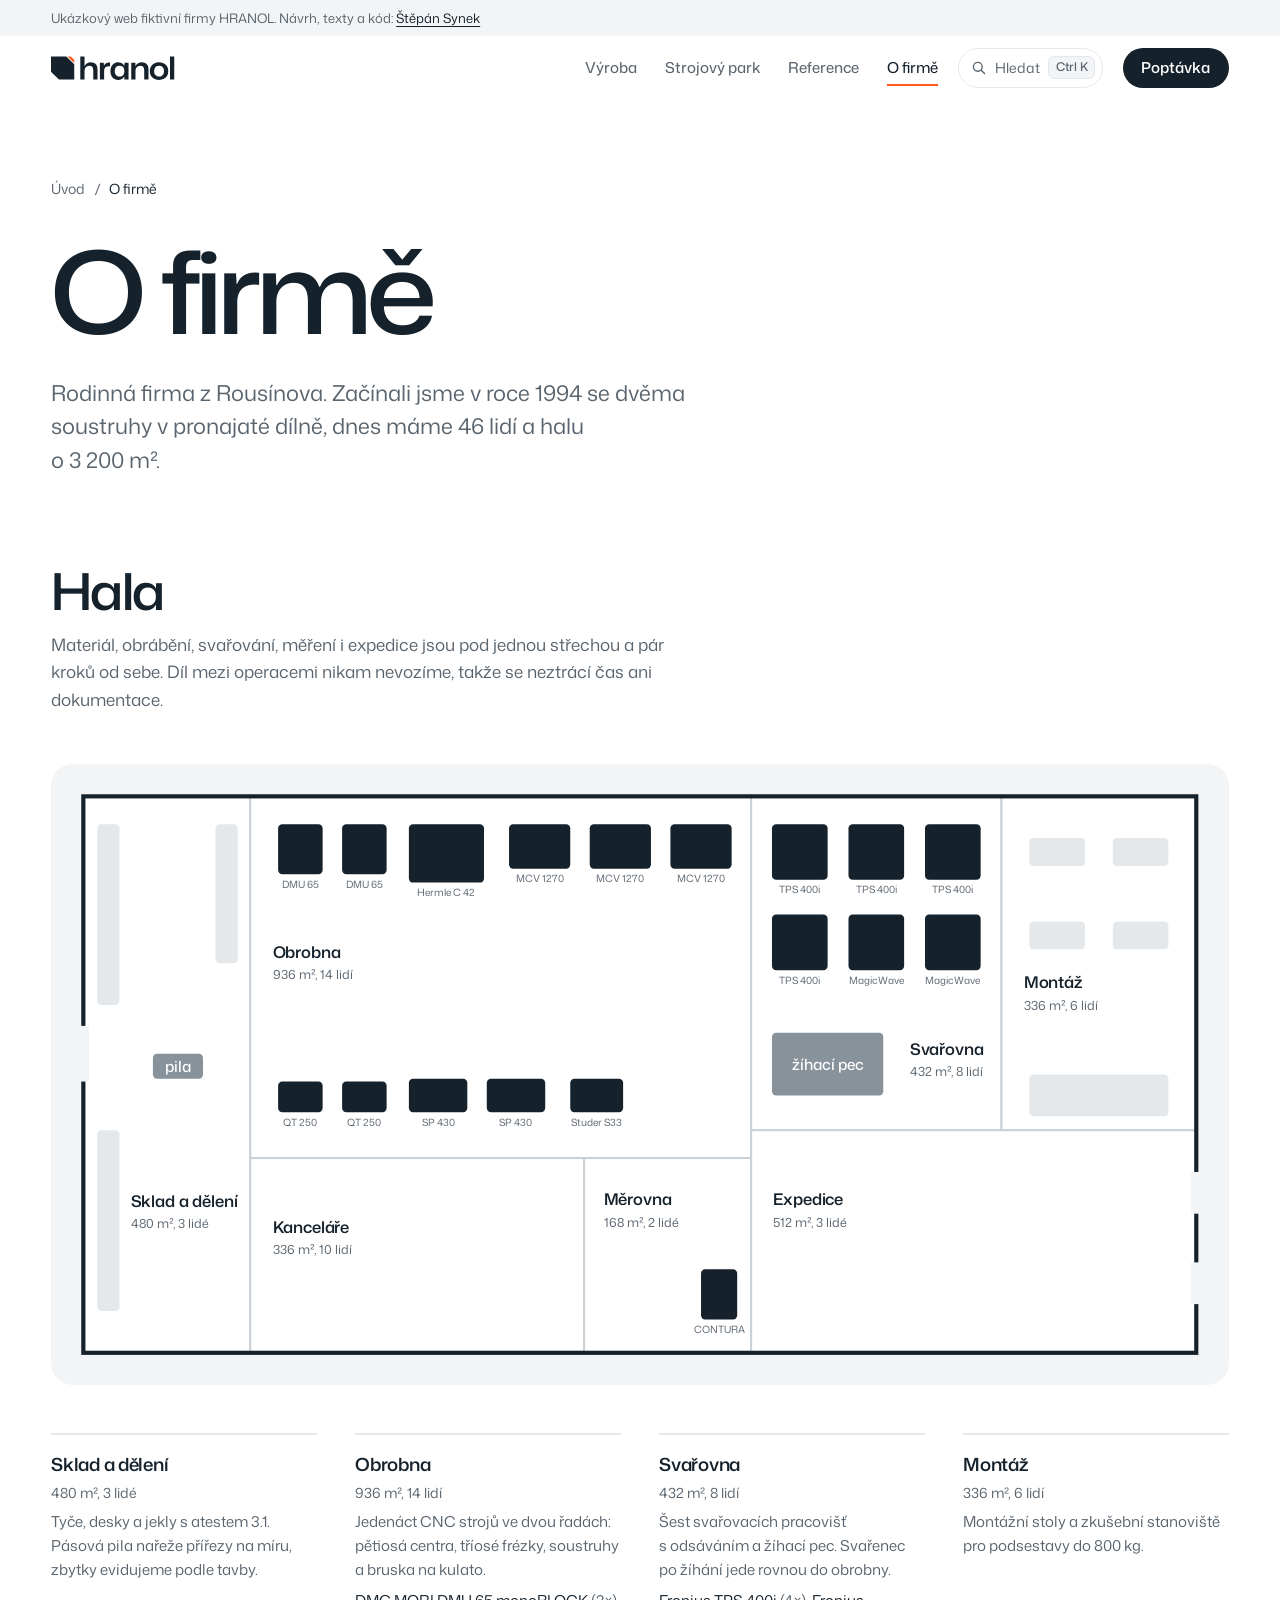
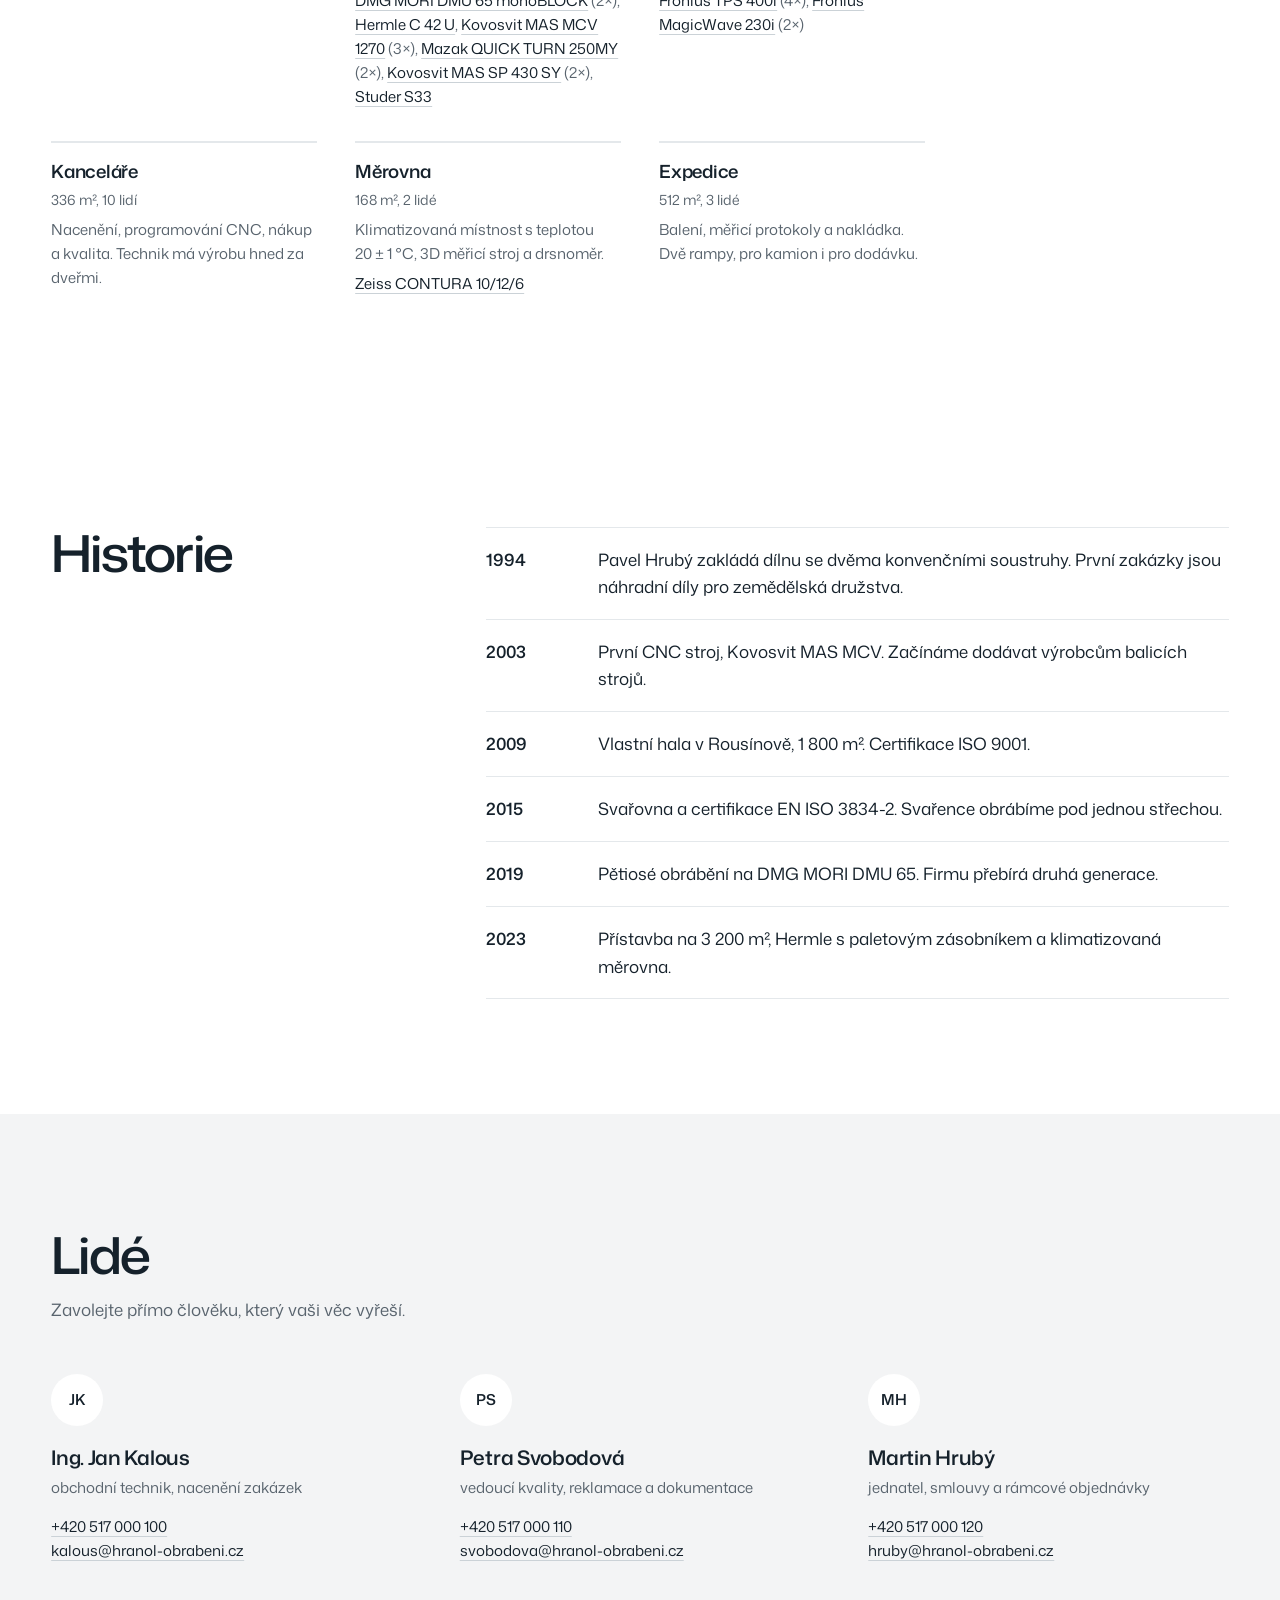
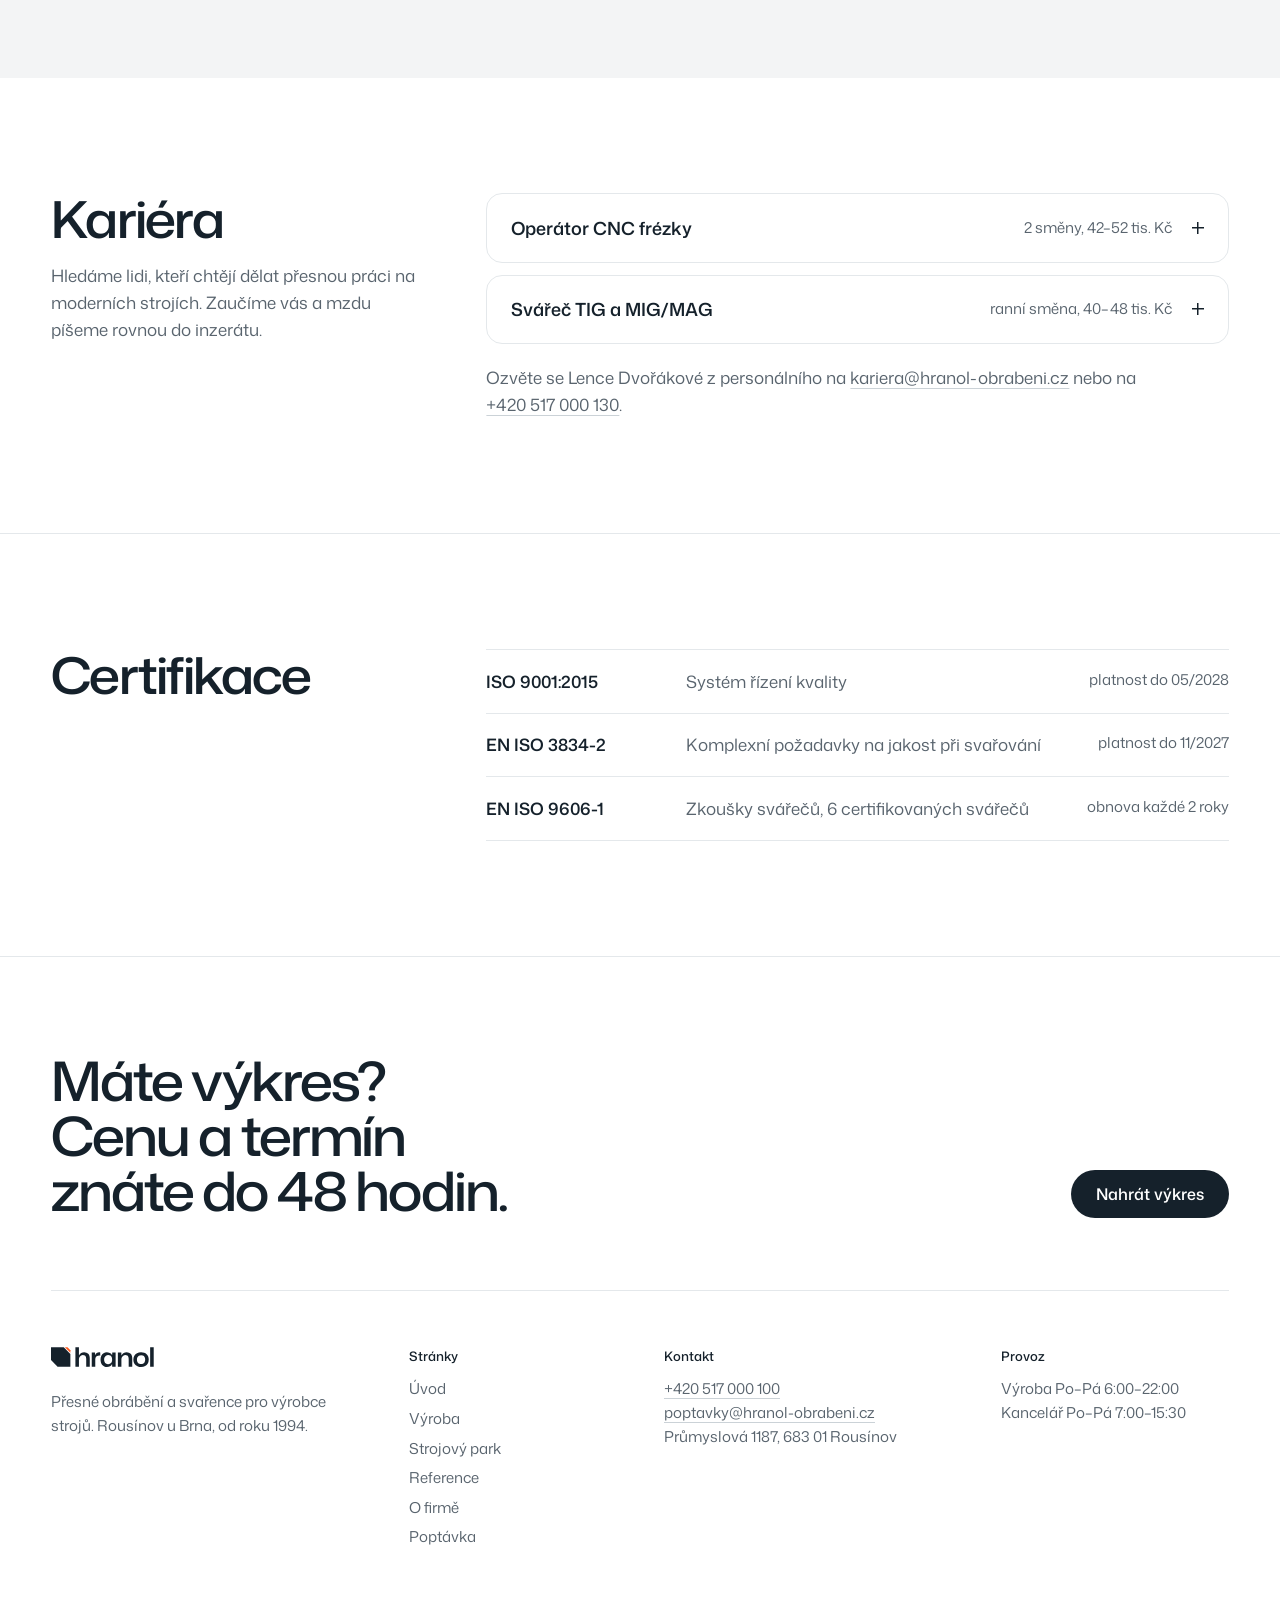
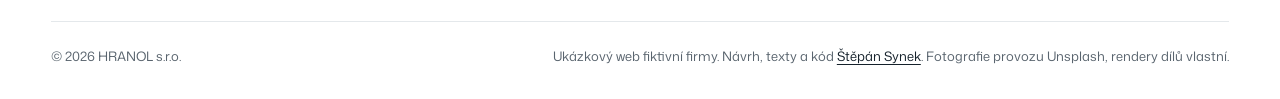
==== o-firme.html @ 47bf7349 "HRANOL: ukázkový web strojírny po klientské revizi Šest statických stránek sestavených z src/ přes b" ====
<!doctype html>
<html lang="cs">
<head>
<meta charset="utf-8">
<meta name="viewport" content="width=device-width, initial-scale=1, viewport-fit=cover">
<title>O&nbsp;firmě | HRANOL</title>
<meta name="description" content="Rodinná strojírenská firma z Rousínova. Historie od roku 1994, lidé, certifikace a volná místa.">
<!-- Ukázkový web fiktivní firmy: vyhledávače ho nemají indexovat. Na ostrém webu tento řádek smazat. -->
<meta name="robots" content="noindex, nofollow">
<meta name="theme-color" content="#ffffff">
<meta property="og:type" content="website">
<meta property="og:locale" content="cs_CZ">
<meta property="og:site_name" content="HRANOL s.r.o.">
<meta property="og:title" content="O firmě | HRANOL">
<meta property="og:description" content="Rodinná strojírenská firma z Rousínova. Historie od roku 1994, lidé, certifikace a volná místa.">
<meta property="og:url" content="https://stepansynek.com/ukazky/hranol/o-firme.html">
<meta property="og:image" content="https://stepansynek.com/ukazky/hranol/assets/og.jpg">
<meta property="og:image:width" content="1200">
<meta property="og:image:height" content="630">
<meta name="twitter:card" content="summary_large_image">
<meta name="format-detection" content="telephone=no">
<link rel="icon" href="assets/favicon.svg" type="image/svg+xml">
<link rel="apple-touch-icon" href="assets/apple-touch-icon.png">
<link rel="preconnect" href="https://fonts.googleapis.com">
<link rel="preconnect" href="https://fonts.gstatic.com" crossorigin>
<link rel="stylesheet" href="https://fonts.googleapis.com/css2?family=Mona+Sans:wdth,wght@100..125,300..700&display=swap">
<link rel="stylesheet" href="assets/styles.css">

<script defer src="assets/main.js"></script>

</head>
<body>
<a class="skip" href="#obsah">Přeskočit na obsah</a>
<div class="demo"><p class="wrap">Ukázkový web fiktivní firmy HRANOL. Návrh, texty a&nbsp;kód: <a href="https://stepansynek.com" rel="author">Štěpán Synek</a></p></div>
<header class="hdr">
  <div class="wrap hdr__bar">
    <a class="hdr__brand" href="index.html" aria-label="HRANOL, úvodní stránka"><svg class="logo" viewBox="0 -741 3871 753" aria-hidden="true"><g fill="currentColor"><path d="M0 -729H481L729 -481V0H248L0 -248Z"/><path transform="translate(859 0)" d="M60 0V-729H193V-431H200Q225 -485 277.0 -513.5Q329 -542 391 -542Q437 -542 475.5 -529.0Q514 -516 542.0 -488.5Q570 -461 585.5 -416.0Q601 -371 601 -305V0H467V-280Q467 -332 454.5 -366.5Q442 -401 414.5 -418.5Q387 -436 343 -436Q297 -436 263.5 -415.0Q230 -394 211.5 -359.0Q193 -324 193 -279V0Z M675.0 0V-532H796.0L801.0 -443H806.0Q824.0 -491 864.0 -515.5Q904.0 -540 956.0 -540Q968.0 -540 977.5 -539.5Q987.0 -539 995.0 -537V-414Q987.0 -416 976.0 -416.5Q965.0 -417 954.0 -417Q909.0 -417 877.0 -402.0Q845.0 -387 827.5 -356.5Q810.0 -326 808.0 -281V0Z M1246.0 9Q1193.0 9 1148.5 -10.0Q1104.0 -29 1072.0 -64.5Q1040.0 -100 1023.0 -151.0Q1006.0 -202 1006.0 -266Q1006.0 -352 1036.0 -413.5Q1066.0 -475 1120.5 -508.0Q1175.0 -541 1246.0 -541Q1294.0 -541 1331.5 -528.5Q1369.0 -516 1396.0 -493.0Q1423.0 -470 1436.0 -439H1443.0L1448.0 -532H1574.0V0H1444.0L1442.0 -96H1435.0Q1414.0 -48 1363.5 -19.5Q1313.0 9 1246.0 9ZM1289.0 -96Q1338.0 -96 1371.5 -116.5Q1405.0 -137 1423.0 -170.5Q1441.0 -204 1441.0 -245V-290Q1441.0 -331 1423.0 -364.0Q1405.0 -397 1371.5 -416.5Q1338.0 -436 1291.0 -436Q1245.0 -436 1211.5 -416.0Q1178.0 -396 1159.5 -358.0Q1141.0 -320 1141.0 -266Q1141.0 -214 1159.0 -175.5Q1177.0 -137 1210.0 -116.5Q1243.0 -96 1289.0 -96Z M1659.0 0V-532H1788.0L1792.0 -431H1799.0Q1824.0 -485 1876.5 -513.5Q1929.0 -542 1990.0 -542Q2036.0 -542 2074.5 -529.0Q2113.0 -516 2141.0 -488.5Q2169.0 -461 2184.5 -416.0Q2200.0 -371 2200.0 -305V0H2066.0V-280Q2066.0 -332 2053.5 -366.5Q2041.0 -401 2013.5 -418.5Q1986.0 -436 1942.0 -436Q1896.0 -436 1862.5 -415.0Q1829.0 -394 1810.5 -359.0Q1792.0 -324 1792.0 -279V0Z M2532.0 10Q2467.0 10 2414.0 -9.0Q2361.0 -28 2322.5 -64.0Q2284.0 -100 2263.0 -150.5Q2242.0 -201 2242.0 -266Q2242.0 -350 2278.0 -411.5Q2314.0 -473 2379.0 -507.5Q2444.0 -542 2532.0 -542Q2597.0 -542 2650.0 -523.0Q2703.0 -504 2741.0 -468.0Q2779.0 -432 2800.0 -381.0Q2821.0 -330 2821.0 -266Q2821.0 -183 2785.5 -121.0Q2750.0 -59 2685.5 -24.5Q2621.0 10 2532.0 10ZM2532.0 -97Q2580.0 -97 2614.5 -117.0Q2649.0 -137 2668.0 -175.0Q2687.0 -213 2687.0 -266Q2687.0 -306 2676.0 -337.5Q2665.0 -369 2645.0 -391.0Q2625.0 -413 2596.5 -424.0Q2568.0 -435 2532.0 -435Q2485.0 -435 2450.0 -415.5Q2415.0 -396 2396.0 -358.0Q2377.0 -320 2377.0 -266Q2377.0 -226 2387.5 -194.5Q2398.0 -163 2418.5 -141.5Q2439.0 -120 2467.5 -108.5Q2496.0 -97 2532.0 -97Z M2874.0 0V-729H3008.0V0Z"/></g><path class="logo__cut" d="M523 -729H622L729 -622V-523Z"/></svg></a>
    <nav class="nav" id="nav" aria-label="Hlavní navigace"><ul><li><a href="vyroba.html" data-nav="vyroba">Výroba</a></li><li><a href="stroje.html" data-nav="stroje">Strojový park</a></li><li><a href="reference.html" data-nav="reference">Reference</a></li><li><a href="o-firme.html" data-nav="o-firme" aria-current="page">O&nbsp;firmě</a></li><li class="nav__cta"><a href="poptavka.html" data-nav="poptavka">Poptávka</a></li></ul></nav>
    <button class="search-btn" type="button" data-palette-open aria-haspopup="dialog" aria-keyshortcuts="Meta+K Control+K">
      <svg viewBox="0 0 20 20" aria-hidden="true"><circle cx="8.5" cy="8.5" r="5.5"/><path d="m13 13 4 4"/></svg>
      <span>Hledat</span><kbd data-kbd>Ctrl K</kbd>
    </button>
    <a class="btn btn--dark btn--sm hdr__cta" href="poptavka.html" data-nav="poptavka">Poptávka</a>
    <button class="menu-btn" type="button" aria-expanded="false" aria-controls="nav">Menu</button>
  </div>
</header>
<div id="obsah" tabindex="-1">
<main data-page="o-firme">
<header class="phead">
  <div class="wrap">
    <nav class="crumbs" aria-label="Drobečková navigace"><a href="index.html">Úvod</a><span aria-hidden="true">/</span><span aria-current="page">O&nbsp;firmě</span></nav>
    <h1>O&nbsp;firmě</h1>
    <p class="lead">Rodinná firma z&nbsp;Rousínova. Začínali jsme v&nbsp;roce 1994&nbsp;se dvěma soustruhy v&nbsp;pronajaté dílně, dnes máme 46&nbsp;lidí a&nbsp;halu o&nbsp;3&nbsp;200&nbsp;m².</p>
  </div>
</header>

<section class="sec sec--tight" id="hala" aria-labelledby="hala-title">
  <div class="wrap">
    <div class="sec__head">
      <div class="sec__intro">
        <h2 id="hala-title">Hala</h2>
        <p>Materiál, obrábění, svařování, měření i&nbsp;expedice jsou pod jednou střechou a&nbsp;pár kroků od sebe. Díl mezi operacemi nikam nevozíme, takže se neztrácí čas ani dokumentace.</p>
      </div>
    </div>
    <div class="hall" data-hall><div class="hall__plan"><svg class="hall__svg hall__svg--wide" viewBox="-6 -6 812 412" aria-hidden="true"><g class="hall__zone" data-zone="sklad"><rect class="hall__area" x="0" y="0" width="120" height="400"/><rect class="hall__fixture" x="50" y="185.0" width="36.0" height="18.0" rx="3"/><text class="hall__fixture-label" x="68.0" y="194.0" text-anchor="middle" dominant-baseline="central" font-size="11.0">pila</text><rect class="hall__rack" x="10" y="20" width="16.0" height="130" rx="3"/><rect class="hall__rack" x="10" y="240" width="16.0" height="130" rx="3"/><rect class="hall__rack" x="95.0" y="20" width="16.0" height="100" rx="3"/><text x="34.0" y="295.0" class="hall__name" font-size="11.5">Sklad a&nbsp;dělení</text><text x="34.0" y="310.3" class="hall__meta" font-size="9.0">480&nbsp;m², 3&nbsp;lidé</text></g><g class="hall__zone" data-zone="obrobna"><rect class="hall__area" x="120" y="0" width="360" height="260"/><a href="stroje.html#stroj-dmu65" tabindex="-1" class="hall__link"><title>DMU 65</title><rect class="hall__machine" x="140" y="20" width="32.0" height="36.0" rx="3"/><text x="156.0" y="65.72" text-anchor="middle" font-size="7.199999999999999">DMU 65</text></a><a href="stroje.html#stroj-dmu65" tabindex="-1" class="hall__link"><title>DMU 65</title><rect class="hall__machine" x="186.0" y="20" width="32.0" height="36.0" rx="3"/><text x="202.00000000000003" y="65.72" text-anchor="middle" font-size="7.199999999999999">DMU 65</text></a><a href="stroje.html#stroj-hermle" tabindex="-1" class="hall__link"><title>Hermle C 42</title><rect class="hall__machine" x="234.0" y="20" width="54.0" height="42.0" rx="3"/><text x="261.0" y="71.72" text-anchor="middle" font-size="7.199999999999999">Hermle C 42</text></a><a href="stroje.html#stroj-mcv1270" tabindex="-1" class="hall__link"><title>MCV 1270</title><rect class="hall__machine" x="306.0" y="20" width="44.0" height="32.0" rx="3"/><text x="328.00000000000006" y="61.72" text-anchor="middle" font-size="7.199999999999999">MCV 1270</text></a><a href="stroje.html#stroj-mcv1270" tabindex="-1" class="hall__link"><title>MCV 1270</title><rect class="hall__machine" x="364.0" y="20" width="44.0" height="32.0" rx="3"/><text x="386.0" y="61.72" text-anchor="middle" font-size="7.199999999999999">MCV 1270</text></a><a href="stroje.html#stroj-mcv1270" tabindex="-1" class="hall__link"><title>MCV 1270</title><rect class="hall__machine" x="422.0" y="20" width="44.0" height="32.0" rx="3"/><text x="444.00000000000006" y="61.72" text-anchor="middle" font-size="7.199999999999999">MCV 1270</text></a><a href="stroje.html#stroj-qt250" tabindex="-1" class="hall__link"><title>QT 250</title><rect class="hall__machine" x="140" y="205.0" width="32.0" height="22.0" rx="3"/><text x="156.0" y="236.72" text-anchor="middle" font-size="7.199999999999999">QT 250</text></a><a href="stroje.html#stroj-qt250" tabindex="-1" class="hall__link"><title>QT 250</title><rect class="hall__machine" x="186.0" y="205.0" width="32.0" height="22.0" rx="3"/><text x="202.00000000000003" y="236.72" text-anchor="middle" font-size="7.199999999999999">QT 250</text></a><a href="stroje.html#stroj-sp430" tabindex="-1" class="hall__link"><title>SP 430</title><rect class="hall__machine" x="234.0" y="203.0" width="42.0" height="24.0" rx="3"/><text x="255.0" y="236.72" text-anchor="middle" font-size="7.199999999999999">SP 430</text></a><a href="stroje.html#stroj-sp430" tabindex="-1" class="hall__link"><title>SP 430</title><rect class="hall__machine" x="290" y="203.0" width="42.0" height="24.0" rx="3"/><text x="311.0" y="236.72" text-anchor="middle" font-size="7.199999999999999">SP 430</text></a><a href="stroje.html#stroj-s33" tabindex="-1" class="hall__link"><title>Studer S33</title><rect class="hall__machine" x="350" y="203.0" width="38.0" height="24.0" rx="3"/><text x="369.0" y="236.72" text-anchor="middle" font-size="7.199999999999999">Studer S33</text></a><text x="136.0" y="116.0" class="hall__name" font-size="11.5">Obrobna</text><text x="136.0" y="131.29999999999998" class="hall__meta" font-size="9.0">936&nbsp;m², 14&nbsp;lidí</text></g><g class="hall__zone" data-zone="svarovna"><rect class="hall__area" x="480" y="0" width="180" height="240"/><a href="stroje.html#stroj-tps400" tabindex="-1" class="hall__link"><title>TPS 400i</title><rect class="hall__machine" x="495.0" y="20" width="40" height="40" rx="3"/><text x="515.0" y="69.72" text-anchor="middle" font-size="7.199999999999999">TPS 400i</text></a><a href="stroje.html#stroj-tps400" tabindex="-1" class="hall__link"><title>TPS 400i</title><rect class="hall__machine" x="550" y="20" width="40" height="40" rx="3"/><text x="570.0" y="69.72" text-anchor="middle" font-size="7.199999999999999">TPS 400i</text></a><a href="stroje.html#stroj-tps400" tabindex="-1" class="hall__link"><title>TPS 400i</title><rect class="hall__machine" x="605.0" y="20" width="40" height="40" rx="3"/><text x="625.0" y="69.72" text-anchor="middle" font-size="7.199999999999999">TPS 400i</text></a><a href="stroje.html#stroj-tps400" tabindex="-1" class="hall__link"><title>TPS 400i</title><rect class="hall__machine" x="495.0" y="85.0" width="40" height="40" rx="3"/><text x="515.0" y="134.72" text-anchor="middle" font-size="7.199999999999999">TPS 400i</text></a><a href="stroje.html#stroj-magicwave" tabindex="-1" class="hall__link"><title>MagicWave</title><rect class="hall__machine" x="550" y="85.0" width="40" height="40" rx="3"/><text x="570.0" y="134.72" text-anchor="middle" font-size="7.199999999999999">MagicWave</text></a><a href="stroje.html#stroj-magicwave" tabindex="-1" class="hall__link"><title>MagicWave</title><rect class="hall__machine" x="605.0" y="85.0" width="40" height="40" rx="3"/><text x="625.0" y="134.72" text-anchor="middle" font-size="7.199999999999999">MagicWave</text></a><rect class="hall__fixture" x="495.0" y="170" width="80" height="45.0" rx="3"/><text class="hall__fixture-label" x="535.0" y="192.5" text-anchor="middle" dominant-baseline="central" font-size="11.0">žíhací pec</text><text x="594.0" y="186.0" class="hall__name" font-size="11.5">Svařovna</text><text x="594.0" y="201.3" class="hall__meta" font-size="9.0">432&nbsp;m², 8&nbsp;lidí</text></g><g class="hall__zone" data-zone="montaz"><rect class="hall__area" x="660" y="0" width="140" height="240"/><rect class="hall__rack" x="680" y="30" width="40" height="20" rx="3"/><rect class="hall__rack" x="740" y="30" width="40" height="20" rx="3"/><rect class="hall__rack" x="680" y="90" width="40" height="20" rx="3"/><rect class="hall__rack" x="740" y="90" width="40" height="20" rx="3"/><rect class="hall__rack" x="680" y="200" width="100" height="30" rx="3"/><text x="676.0" y="138.0" class="hall__name" font-size="11.5">Montáž</text><text x="676.0" y="153.3" class="hall__meta" font-size="9.0">336&nbsp;m², 6&nbsp;lidí</text></g><g class="hall__zone" data-zone="kancelare"><rect class="hall__area" x="120" y="260" width="240" height="140"/><text x="136.0" y="314.0" class="hall__name" font-size="11.5">Kanceláře</text><text x="136.0" y="329.3" class="hall__meta" font-size="9.0">336&nbsp;m², 10&nbsp;lidí</text></g><g class="hall__zone" data-zone="merovna"><rect class="hall__area" x="360" y="260" width="120" height="140"/><a href="stroje.html#stroj-contura" tabindex="-1" class="hall__link"><title>CONTURA</title><rect class="hall__machine" x="444.0" y="340" width="26.0" height="36.0" rx="3"/><text x="456.99999999999994" y="385.72" text-anchor="middle" font-size="7.199999999999999">CONTURA</text></a><text x="374.0" y="294.0" class="hall__name" font-size="11.5">Měrovna</text><text x="374.0" y="309.3" class="hall__meta" font-size="9.0">168&nbsp;m², 2&nbsp;lidé</text></g><g class="hall__zone" data-zone="expedice"><rect class="hall__area" x="480" y="240" width="320" height="160"/><text x="496.0" y="294.0" class="hall__name" font-size="11.5">Expedice</text><text x="496.0" y="309.3" class="hall__meta" font-size="9.0">512&nbsp;m², 3&nbsp;lidé</text></g><rect class="hall__wall" x="0" y="0" width="800" height="400"/><rect class="hall__door" x="-4" y="165.0" width="8" height="40"/><rect class="hall__door" x="796" y="270" width="8" height="30"/><rect class="hall__door" x="796" y="335.0" width="8" height="30"/></svg><svg class="hall__svg hall__svg--tall" viewBox="-6 -6 412 812" aria-hidden="true"><g class="hall__zone" data-zone="sklad"><rect class="hall__area" x="0" y="0" width="400" height="120"/><rect class="hall__fixture" x="185.0" y="50" width="18.0" height="36.0" rx="3"/><rect class="hall__rack" x="20" y="10" width="130" height="16.0" rx="3"/><rect class="hall__rack" x="240" y="10" width="130" height="16.0" rx="3"/><rect class="hall__rack" x="20" y="95.0" width="100" height="16.0" rx="3"/><text x="220" y="64.0" class="hall__name" font-size="15.5">Sklad a&nbsp;dělení</text><text x="220" y="83.55000000000001" class="hall__meta" font-size="11.5">480&nbsp;m², 3&nbsp;lidé</text></g><g class="hall__zone" data-zone="obrobna"><rect class="hall__area" x="0" y="120" width="260" height="360"/><a href="stroje.html#stroj-dmu65" tabindex="-1" class="hall__link"><title>DMU 65</title><rect class="hall__machine" x="20" y="140" width="36.0" height="32.0" rx="3"/></a><a href="stroje.html#stroj-dmu65" tabindex="-1" class="hall__link"><title>DMU 65</title><rect class="hall__machine" x="20" y="186.0" width="36.0" height="32.0" rx="3"/></a><a href="stroje.html#stroj-hermle" tabindex="-1" class="hall__link"><title>Hermle C 42</title><rect class="hall__machine" x="20" y="234.0" width="42.0" height="54.0" rx="3"/></a><a href="stroje.html#stroj-mcv1270" tabindex="-1" class="hall__link"><title>MCV 1270</title><rect class="hall__machine" x="20" y="306.0" width="32.0" height="44.0" rx="3"/></a><a href="stroje.html#stroj-mcv1270" tabindex="-1" class="hall__link"><title>MCV 1270</title><rect class="hall__machine" x="20" y="364.0" width="32.0" height="44.0" rx="3"/></a><a href="stroje.html#stroj-mcv1270" tabindex="-1" class="hall__link"><title>MCV 1270</title><rect class="hall__machine" x="20" y="422.0" width="32.0" height="44.0" rx="3"/></a><a href="stroje.html#stroj-qt250" tabindex="-1" class="hall__link"><title>QT 250</title><rect class="hall__machine" x="205.0" y="140" width="22.0" height="32.0" rx="3"/></a><a href="stroje.html#stroj-qt250" tabindex="-1" class="hall__link"><title>QT 250</title><rect class="hall__machine" x="205.0" y="186.0" width="22.0" height="32.0" rx="3"/></a><a href="stroje.html#stroj-sp430" tabindex="-1" class="hall__link"><title>SP 430</title><rect class="hall__machine" x="203.0" y="234.0" width="24.0" height="42.0" rx="3"/></a><a href="stroje.html#stroj-sp430" tabindex="-1" class="hall__link"><title>SP 430</title><rect class="hall__machine" x="203.0" y="290" width="24.0" height="42.0" rx="3"/></a><a href="stroje.html#stroj-s33" tabindex="-1" class="hall__link"><title>Studer S33</title><rect class="hall__machine" x="203.0" y="350" width="24.0" height="38.0" rx="3"/></a><text x="80" y="210" class="hall__name" font-size="15.5">Obrobna</text><text x="80" y="229.54999999999998" class="hall__meta" font-size="11.5">936&nbsp;m², 14&nbsp;lidí</text></g><g class="hall__zone" data-zone="svarovna"><rect class="hall__area" x="0" y="480" width="240" height="180"/><a href="stroje.html#stroj-tps400" tabindex="-1" class="hall__link"><title>TPS 400i</title><rect class="hall__machine" x="20" y="495.0" width="40" height="40" rx="3"/></a><a href="stroje.html#stroj-tps400" tabindex="-1" class="hall__link"><title>TPS 400i</title><rect class="hall__machine" x="20" y="550" width="40" height="40" rx="3"/></a><a href="stroje.html#stroj-tps400" tabindex="-1" class="hall__link"><title>TPS 400i</title><rect class="hall__machine" x="20" y="605.0" width="40" height="40" rx="3"/></a><a href="stroje.html#stroj-tps400" tabindex="-1" class="hall__link"><title>TPS 400i</title><rect class="hall__machine" x="85.0" y="495.0" width="40" height="40" rx="3"/></a><a href="stroje.html#stroj-magicwave" tabindex="-1" class="hall__link"><title>MagicWave</title><rect class="hall__machine" x="85.0" y="550" width="40" height="40" rx="3"/></a><a href="stroje.html#stroj-magicwave" tabindex="-1" class="hall__link"><title>MagicWave</title><rect class="hall__machine" x="85.0" y="605.0" width="40" height="40" rx="3"/></a><rect class="hall__fixture" x="170" y="495.0" width="45.0" height="80" rx="3"/><text x="130" y="606.0" class="hall__name" font-size="15.5">Svařovna</text><text x="130" y="625.55" class="hall__meta" font-size="11.5">432&nbsp;m², 8&nbsp;lidí</text></g><g class="hall__zone" data-zone="montaz"><rect class="hall__area" x="0" y="660" width="240" height="140"/><rect class="hall__rack" x="30" y="680" width="20" height="40" rx="3"/><rect class="hall__rack" x="30" y="740" width="20" height="40" rx="3"/><rect class="hall__rack" x="90" y="680" width="20" height="40" rx="3"/><rect class="hall__rack" x="90" y="740" width="20" height="40" rx="3"/><rect class="hall__rack" x="200" y="680" width="30" height="100" rx="3"/><text x="112.0" y="720" class="hall__name" font-size="15.5">Montáž</text><text x="112.0" y="739.55" class="hall__meta" font-size="11.5">336&nbsp;m², 6&nbsp;lidí</text></g><g class="hall__zone" data-zone="kancelare"><rect class="hall__area" x="260" y="120" width="140" height="240"/><text x="276.0" y="170" class="hall__name" font-size="15.5">Kanceláře</text><text x="276.0" y="189.54999999999998" class="hall__meta" font-size="11.5">336&nbsp;m², 10&nbsp;lidí</text></g><g class="hall__zone" data-zone="merovna"><rect class="hall__area" x="260" y="360" width="140" height="120"/><a href="stroje.html#stroj-contura" tabindex="-1" class="hall__link"><title>CONTURA</title><rect class="hall__machine" x="340" y="444.0" width="36.0" height="26.0" rx="3"/></a><text x="276.0" y="396.0" class="hall__name" font-size="15.5">Měrovna</text><text x="276.0" y="415.55" class="hall__meta" font-size="11.5">168&nbsp;m², 2&nbsp;lidé</text></g><g class="hall__zone" data-zone="expedice"><rect class="hall__area" x="240" y="480" width="160" height="320"/><text x="260" y="550" class="hall__name" font-size="15.5">Expedice</text><text x="260" y="569.55" class="hall__meta" font-size="11.5">512&nbsp;m², 3&nbsp;lidé</text></g><rect class="hall__wall" x="0" y="0" width="400" height="800"/><rect class="hall__door" x="165.0" y="-4" width="40" height="8"/><rect class="hall__door" x="270" y="796" width="30" height="8"/><rect class="hall__door" x="335.0" y="796" width="30" height="8"/></svg></div><ul class="zones"><li data-zone="sklad"><h3>Sklad a&nbsp;dělení</h3><p class="zones__meta">480&nbsp;m², 3&nbsp;lidé</p><p>Tyče, desky a&nbsp;jekly s&nbsp;atestem 3.1. Pásová pila nařeže přířezy na míru, zbytky evidujeme podle tavby.</p></li><li data-zone="obrobna"><h3>Obrobna</h3><p class="zones__meta">936&nbsp;m², 14&nbsp;lidí</p><p>Jedenáct CNC strojů ve dvou řadách: pětiosá centra, tříosé frézky, soustruhy a&nbsp;bruska na kulato.</p><p class="zones__machines"><a href="stroje.html#stroj-dmu65">DMG MORI DMU 65&nbsp;monoBLOCK</a> (2×), <a href="stroje.html#stroj-hermle">Hermle C 42&nbsp;U</a>, <a href="stroje.html#stroj-mcv1270">Kovosvit MAS MCV 1270</a> (3×), <a href="stroje.html#stroj-qt250">Mazak QUICK TURN 250MY</a> (2×), <a href="stroje.html#stroj-sp430">Kovosvit MAS SP 430&nbsp;SY</a> (2×), <a href="stroje.html#stroj-s33">Studer S33</a></p></li><li data-zone="svarovna"><h3>Svařovna</h3><p class="zones__meta">432&nbsp;m², 8&nbsp;lidí</p><p>Šest svařovacích pracovišť s&nbsp;odsáváním a&nbsp;žíhací pec. Svařenec po žíhání jede rovnou do obrobny.</p><p class="zones__machines"><a href="stroje.html#stroj-tps400">Fronius TPS 400i</a> (4×), <a href="stroje.html#stroj-magicwave">Fronius MagicWave 230i</a> (2×)</p></li><li data-zone="montaz"><h3>Montáž</h3><p class="zones__meta">336&nbsp;m², 6&nbsp;lidí</p><p>Montážní stoly a&nbsp;zkušební stanoviště pro podsestavy do 800&nbsp;kg.</p></li><li data-zone="kancelare"><h3>Kanceláře</h3><p class="zones__meta">336&nbsp;m², 10&nbsp;lidí</p><p>Nacenění, programování CNC, nákup a&nbsp;kvalita. Technik má výrobu hned za dveřmi.</p></li><li data-zone="merovna"><h3>Měrovna</h3><p class="zones__meta">168&nbsp;m², 2&nbsp;lidé</p><p>Klimatizovaná místnost s&nbsp;teplotou 20&nbsp;±&nbsp;1&nbsp;°C, 3D měřicí stroj a&nbsp;drsnoměr.</p><p class="zones__machines"><a href="stroje.html#stroj-contura">Zeiss CONTURA 10/12/6</a></p></li><li data-zone="expedice"><h3>Expedice</h3><p class="zones__meta">512&nbsp;m², 3&nbsp;lidé</p><p>Balení, měřicí protokoly a&nbsp;nakládka. Dvě rampy, pro kamion i&nbsp;pro dodávku.</p></li></ul></div>
  </div>
</section>

<section class="sec" id="historie" aria-labelledby="h-title">
  <div class="wrap split">
    <h2 id="h-title">Historie</h2>
    <ol class="timeline">
      <li><p class="timeline__year">1994</p><p>Pavel Hrubý zakládá dílnu se dvěma konvenčními soustruhy. První zakázky jsou náhradní díly pro zemědělská družstva.</p></li>
      <li><p class="timeline__year">2003</p><p>První CNC stroj, Kovosvit MAS MCV. Začínáme dodávat výrobcům balicích strojů.</p></li>
      <li><p class="timeline__year">2009</p><p>Vlastní hala v&nbsp;Rousínově, 1&nbsp;800&nbsp;m². Certifikace ISO&nbsp;9001.</p></li>
      <li><p class="timeline__year">2015</p><p>Svařovna a&nbsp;certifikace EN&nbsp;ISO&nbsp;3834-2. Svařence obrábíme pod jednou střechou.</p></li>
      <li><p class="timeline__year">2019</p><p>Pětiosé obrábění na DMG MORI DMU 65. Firmu přebírá druhá generace.</p></li>
      <li><p class="timeline__year">2023</p><p>Přístavba na 3&nbsp;200&nbsp;m², Hermle s&nbsp;paletovým zásobníkem a&nbsp;klimatizovaná měrovna.</p></li>
    </ol>
  </div>
</section>

<section class="sec sec--mist" id="lide" aria-labelledby="l-title">
  <div class="wrap">
    <div class="sec__head"><div class="sec__intro"><h2 id="l-title">Lidé</h2><p>Zavolejte přímo člověku, který vaši věc vyřeší.</p></div></div>
    <ul class="people">
      <li>
        <span class="people__avatar" aria-hidden="true">JK</span>
        <h3>Ing.&nbsp;Jan Kalous</h3>
        <p class="people__role">obchodní technik, nacenění zakázek</p>
        <p><a href="tel:+420517000100">+420&nbsp;517&nbsp;000&nbsp;100</a><br><a href="mailto:kalous@hranol-obrabeni.cz">kalous@hranol-obrabeni.cz</a></p>
      </li>
      <li>
        <span class="people__avatar" aria-hidden="true">PS</span>
        <h3>Petra Svobodová</h3>
        <p class="people__role">vedoucí kvality, reklamace a&nbsp;dokumentace</p>
        <p><a href="tel:+420517000110">+420&nbsp;517&nbsp;000&nbsp;110</a><br><a href="mailto:svobodova@hranol-obrabeni.cz">svobodova@hranol-obrabeni.cz</a></p>
      </li>
      <li>
        <span class="people__avatar" aria-hidden="true">MH</span>
        <h3>Martin Hrubý</h3>
        <p class="people__role">jednatel, smlouvy a&nbsp;rámcové objednávky</p>
        <p><a href="tel:+420517000120">+420&nbsp;517&nbsp;000&nbsp;120</a><br><a href="mailto:hruby@hranol-obrabeni.cz">hruby@hranol-obrabeni.cz</a></p>
      </li>
    </ul>
  </div>
</section>

<section class="sec" id="kariera" aria-labelledby="k-title">
  <div class="wrap split">
    <div>
      <h2 id="k-title">Kariéra</h2>
      <p class="split__note">Hledáme lidi, kteří chtějí dělat přesnou práci na moderních strojích. Zaučíme vás a&nbsp;mzdu píšeme rovnou do inzerátu.</p>
    </div>
    <div class="jobs">
      <details class="job">
        <summary><span class="job__title">Operátor CNC frézky</span><span class="job__meta">2&nbsp;směny, 42–52&nbsp;tis. Kč</span></summary>
        <div class="job__body">
          <p>Obsluha pětiosých center DMU 65&nbsp;a&nbsp;Hermle, seřízení a&nbsp;kontrola dílů podle výkresu. Programy připravuje technologie.</p>
          <ul><li>čtení technického výkresu</li><li>zkušenost s&nbsp;Heidenhain výhodou, zaučíme</li><li>13. mzda, stravenky 140&nbsp;Kč, příspěvek na penzijní spoření</li></ul>
        </div>
      </details>
      <details class="job">
        <summary><span class="job__title">Svářeč TIG a&nbsp;MIG/MAG</span><span class="job__meta">ranní směna, 40–48&nbsp;tis. Kč</span></summary>
        <div class="job__body">
          <p>Svařování rámů a&nbsp;nerezových dílů podle výkresové dokumentace. Platný svářečský průkaz podle EN&nbsp;ISO&nbsp;9606-1.</p>
          <ul><li>metody 135&nbsp;a&nbsp;141</li><li>práce s&nbsp;nerezem výhodou</li><li>13. mzda, stravenky 140&nbsp;Kč, pracovní oděv a&nbsp;obuv</li></ul>
        </div>
      </details>
      <p class="jobs__contact">Ozvěte se Lence Dvořákové z&nbsp;personálního na <a href="mailto:kariera@hranol-obrabeni.cz">kariera@hranol-obrabeni.cz</a> nebo na <a href="tel:+420517000130">+420&nbsp;517&nbsp;000&nbsp;130</a>.</p>
    </div>
  </div>
</section>

<section class="sec sec--top" id="certifikace" aria-labelledby="c-title">
  <div class="wrap split">
    <h2 id="c-title">Certifikace</h2>
    <ul class="certs">
      <li><p class="certs__name">ISO&nbsp;9001:2015</p><p>Systém řízení kvality</p><p class="certs__valid">platnost do 05/2028</p></li>
      <li><p class="certs__name">EN&nbsp;ISO&nbsp;3834-2</p><p>Komplexní požadavky na jakost při svařování</p><p class="certs__valid">platnost do 11/2027</p></li>
      <li><p class="certs__name">EN&nbsp;ISO&nbsp;9606-1</p><p>Zkoušky svářečů, 6&nbsp;certifikovaných svářečů</p><p class="certs__valid">obnova každé 2&nbsp;roky</p></li>
    </ul>
  </div>
</section>

</main>
</div>
<footer class="ftr">
  <div class="wrap">
    <div class="ftr__cta" data-ftr-cta>
      <p class="ftr__claim">Máte výkres? Cenu a&nbsp;termín znáte do 48&nbsp;hodin.</p>
      <a class="btn btn--dark" href="poptavka.html">Nahrát výkres</a>
    </div>
    <div class="ftr__grid">
      <div class="ftr__brand">
        <a class="hdr__brand" href="index.html" aria-label="HRANOL, úvodní stránka"><svg class="logo" viewBox="0 -741 3871 753" aria-hidden="true"><g fill="currentColor"><path d="M0 -729H481L729 -481V0H248L0 -248Z"/><path transform="translate(859 0)" d="M60 0V-729H193V-431H200Q225 -485 277.0 -513.5Q329 -542 391 -542Q437 -542 475.5 -529.0Q514 -516 542.0 -488.5Q570 -461 585.5 -416.0Q601 -371 601 -305V0H467V-280Q467 -332 454.5 -366.5Q442 -401 414.5 -418.5Q387 -436 343 -436Q297 -436 263.5 -415.0Q230 -394 211.5 -359.0Q193 -324 193 -279V0Z M675.0 0V-532H796.0L801.0 -443H806.0Q824.0 -491 864.0 -515.5Q904.0 -540 956.0 -540Q968.0 -540 977.5 -539.5Q987.0 -539 995.0 -537V-414Q987.0 -416 976.0 -416.5Q965.0 -417 954.0 -417Q909.0 -417 877.0 -402.0Q845.0 -387 827.5 -356.5Q810.0 -326 808.0 -281V0Z M1246.0 9Q1193.0 9 1148.5 -10.0Q1104.0 -29 1072.0 -64.5Q1040.0 -100 1023.0 -151.0Q1006.0 -202 1006.0 -266Q1006.0 -352 1036.0 -413.5Q1066.0 -475 1120.5 -508.0Q1175.0 -541 1246.0 -541Q1294.0 -541 1331.5 -528.5Q1369.0 -516 1396.0 -493.0Q1423.0 -470 1436.0 -439H1443.0L1448.0 -532H1574.0V0H1444.0L1442.0 -96H1435.0Q1414.0 -48 1363.5 -19.5Q1313.0 9 1246.0 9ZM1289.0 -96Q1338.0 -96 1371.5 -116.5Q1405.0 -137 1423.0 -170.5Q1441.0 -204 1441.0 -245V-290Q1441.0 -331 1423.0 -364.0Q1405.0 -397 1371.5 -416.5Q1338.0 -436 1291.0 -436Q1245.0 -436 1211.5 -416.0Q1178.0 -396 1159.5 -358.0Q1141.0 -320 1141.0 -266Q1141.0 -214 1159.0 -175.5Q1177.0 -137 1210.0 -116.5Q1243.0 -96 1289.0 -96Z M1659.0 0V-532H1788.0L1792.0 -431H1799.0Q1824.0 -485 1876.5 -513.5Q1929.0 -542 1990.0 -542Q2036.0 -542 2074.5 -529.0Q2113.0 -516 2141.0 -488.5Q2169.0 -461 2184.5 -416.0Q2200.0 -371 2200.0 -305V0H2066.0V-280Q2066.0 -332 2053.5 -366.5Q2041.0 -401 2013.5 -418.5Q1986.0 -436 1942.0 -436Q1896.0 -436 1862.5 -415.0Q1829.0 -394 1810.5 -359.0Q1792.0 -324 1792.0 -279V0Z M2532.0 10Q2467.0 10 2414.0 -9.0Q2361.0 -28 2322.5 -64.0Q2284.0 -100 2263.0 -150.5Q2242.0 -201 2242.0 -266Q2242.0 -350 2278.0 -411.5Q2314.0 -473 2379.0 -507.5Q2444.0 -542 2532.0 -542Q2597.0 -542 2650.0 -523.0Q2703.0 -504 2741.0 -468.0Q2779.0 -432 2800.0 -381.0Q2821.0 -330 2821.0 -266Q2821.0 -183 2785.5 -121.0Q2750.0 -59 2685.5 -24.5Q2621.0 10 2532.0 10ZM2532.0 -97Q2580.0 -97 2614.5 -117.0Q2649.0 -137 2668.0 -175.0Q2687.0 -213 2687.0 -266Q2687.0 -306 2676.0 -337.5Q2665.0 -369 2645.0 -391.0Q2625.0 -413 2596.5 -424.0Q2568.0 -435 2532.0 -435Q2485.0 -435 2450.0 -415.5Q2415.0 -396 2396.0 -358.0Q2377.0 -320 2377.0 -266Q2377.0 -226 2387.5 -194.5Q2398.0 -163 2418.5 -141.5Q2439.0 -120 2467.5 -108.5Q2496.0 -97 2532.0 -97Z M2874.0 0V-729H3008.0V0Z"/></g><path class="logo__cut" d="M523 -729H622L729 -622V-523Z"/></svg></a>
        <p>Přesné obrábění a&nbsp;svařence pro výrobce strojů. Rousínov u&nbsp;Brna, od roku 1994.</p>
      </div>
      <nav aria-label="Stránky"><h2 class="ftr__h">Stránky</h2><ul><li><a href="index.html">Úvod</a></li><li><a href="vyroba.html">Výroba</a></li><li><a href="stroje.html">Strojový park</a></li><li><a href="reference.html">Reference</a></li><li><a href="o-firme.html">O&nbsp;firmě</a></li><li><a href="poptavka.html">Poptávka</a></li></ul></nav>
      <div><h2 class="ftr__h">Kontakt</h2><p><a href="tel:+420517000100">+420&nbsp;517&nbsp;000&nbsp;100</a><br><a href="mailto:poptavky@hranol-obrabeni.cz">poptavky@hranol-obrabeni.cz</a><br>Průmyslová 1187, 683&nbsp;01&nbsp;Rousínov</p></div>
      <div><h2 class="ftr__h">Provoz</h2><p>Výroba Po–Pá 6:00–22:00<br>Kancelář Po–Pá 7:00–15:30</p></div>
    </div>
    <div class="ftr__legal">
      <p>© 2026&nbsp;HRANOL s.r.o.</p>
      <p>Ukázkový web fiktivní firmy. Návrh, texty a&nbsp;kód <a href="https://stepansynek.com" rel="author">Štěpán Synek</a>. Fotografie provozu Unsplash, rendery dílů vlastní.</p>
    </div>
  </div>
</footer>
<dialog class="palette" id="palette" aria-label="Hledat na webu">
  <div class="palette__box">
    <div class="palette__field">
      <svg viewBox="0 0 20 20" aria-hidden="true"><circle cx="8.5" cy="8.5" r="5.5"/><path d="m13 13 4 4"/></svg>
      <input id="palette-q" type="text" placeholder="Hledat stroj, materiál, technologii…" autocomplete="off" spellcheck="false" role="combobox" aria-expanded="true" aria-controls="palette-list" aria-autocomplete="list" aria-label="Hledat">
      <kbd>Esc</kbd>
    </div>
    <ul class="palette__list" id="palette-list" role="listbox" aria-label="Výsledky"></ul>
    <p class="palette__empty" id="palette-empty" hidden>Nic jsme nenašli. Zkuste třeba „hliník“, „soustružení“ nebo „DMU“.</p>
    <p class="palette__foot"><span><kbd>↑</kbd><kbd>↓</kbd> výběr</span><span><kbd>Enter</kbd> otevřít</span></p>
  </div>
</dialog>
<script type="application/json" id="search-index">[{"group": "Stránky", "title": "Úvod", "page": "domu", "anchor": "", "keys": "domů hlavní stránka"}, {"group": "Stránky", "title": "Výroba", "page": "vyroba", "anchor": "", "keys": "technologie služby"}, {"group": "Stránky", "title": "Strojový park", "page": "stroje", "anchor": "", "keys": "stroje vybavení"}, {"group": "Stránky", "title": "Reference", "page": "reference", "anchor": "", "keys": "zakázky případové studie"}, {"group": "Stránky", "title": "O firmě", "page": "o-firme", "anchor": "", "keys": "historie lidé"}, {"group": "Stránky", "title": "Poptávka", "page": "poptavka", "anchor": "", "keys": "nacenění cena výkres kontakt"}, {"group": "Technologie", "title": "Frézování", "page": "vyroba", "anchor": "frezovani", "keys": "cnc 5osé 3osé fréza obrábění hliník skříně"}, {"group": "Technologie", "title": "Soustružení", "page": "vyroba", "anchor": "soustruzeni", "keys": "cnc soustruh hřídel"}, {"group": "Technologie", "title": "Broušení na kulato", "page": "vyroba", "anchor": "brouseni", "keys": "bruska drsnost ra"}, {"group": "Technologie", "title": "Svařování", "page": "vyroba", "anchor": "svarovani", "keys": "mig mag tig svářeč rám"}, {"group": "Technologie", "title": "Montáž podsestav", "page": "vyroba", "anchor": "montaz", "keys": "sestava kompletace"}, {"group": "Technologie", "title": "Povrchové úpravy", "page": "vyroba", "anchor": "upravy", "keys": "elox zinek kalení lakování nikl hliník nitridace"}, {"group": "Technologie", "title": "Materiály", "page": "vyroba", "anchor": "materialy", "keys": "ocel nerez hliník mosaz bronz plast pom peek 7075 6082 1.4301 42crmo4"}, {"group": "Technologie", "title": "Kvalita a dokumentace", "page": "vyroba", "anchor": "kvalita", "keys": "protokol atest iso 3.1"}, {"group": "Nástroje", "title": "Vejde se váš díl?", "page": "stroje", "anchor": "overeni", "keys": "rozměry obálka pracovní prostor"}, {"group": "Nástroje", "title": "Volná kapacita", "page": "domu", "anchor": "kapacita", "keys": "vytížení termín volno týden"}, {"group": "Firma", "title": "Hala", "page": "o-firme", "anchor": "hala", "keys": "půdorys provoz obrobna svařovna měrovna sklad expedice"}, {"group": "Firma", "title": "Lidé a kontakty", "page": "o-firme", "anchor": "lide", "keys": "kalous svobodová hrubý kontakt technik kvalita telefon"}, {"group": "Firma", "title": "Kariéra", "page": "o-firme", "anchor": "kariera", "keys": "práce volná místa operátor svářeč"}, {"group": "Firma", "title": "Certifikace", "page": "o-firme", "anchor": "certifikace", "keys": "iso 9001 3834"}, {"group": "Firma", "title": "Časté otázky", "page": "poptavka", "anchor": "faq", "keys": "nda formáty minimální množství export"}, {"group": "Reference", "title": "Formátové díly z hliníku", "page": "reference", "anchor": "ref-baleni", "keys": "balicí linky hvězdice 7075"}, {"group": "Reference", "title": "Svařované rámy", "page": "reference", "anchor": "ref-ramy", "keys": "zemědělská technika rám s355"}, {"group": "Reference", "title": "Prototypy chapadel", "page": "reference", "anchor": "ref-chapadla", "keys": "robotika chapadlo elox pom"}, {"group": "Reference", "title": "Pístnice a víka válců", "page": "reference", "anchor": "ref-hydraulika", "keys": "hydraulika chrom broušení 42crmo4"}, {"group": "Stroje", "title": "DMG MORI DMU 65 monoBLOCK", "page": "stroje", "anchor": "stroj-dmu65", "keys": "5osé frézování Heidenhain TNC 640, sonda Renishaw"}, {"group": "Stroje", "title": "Hermle C 42 U", "page": "stroje", "anchor": "stroj-hermle", "keys": "5osé frézování paletový zásobník na 12 palet, provoz bez obsluhy"}, {"group": "Stroje", "title": "Kovosvit MAS MCV 1270", "page": "stroje", "anchor": "stroj-mcv1270", "keys": "3osé frézování 4. osa, otočný stůl"}, {"group": "Stroje", "title": "Mazak QUICK TURN 250MY", "page": "stroje", "anchor": "stroj-qt250", "keys": "soustružení osa Y, poháněné nástroje, podavač tyčí do Ø 65 mm"}, {"group": "Stroje", "title": "Kovosvit MAS SP 430 SY", "page": "stroje", "anchor": "stroj-sp430", "keys": "soustružení protivřeteno, osa Y"}, {"group": "Stroje", "title": "Studer S33", "page": "stroje", "anchor": "stroj-s33", "keys": "broušení na kulato vnější i vnitřní broušení"}, {"group": "Stroje", "title": "Fronius TPS 400i", "page": "stroje", "anchor": "stroj-tps400", "keys": "svařování MIG/MAG pulzní svařování, polohovadla do 2,5 t"}, {"group": "Stroje", "title": "Fronius MagicWave 230i", "page": "stroje", "anchor": "stroj-magicwave", "keys": "svařování TIG nerez a hliník"}, {"group": "Stroje", "title": "Zeiss CONTURA 10/12/6", "page": "stroje", "anchor": "stroj-contura", "keys": "3D měření MPE_E 1,8 + L/300 µm, měrovna 20 ± 1 °C"}]</script>
</body>
</html>
---- assets/styles.css ----
/* HRANOL s.r.o. – ukázkový web. Návrh a kód: Štěpán Synek. */

/* Layout: světlý web vedený obsahem. Každá stránka má jeden pracovní prvek (3D díl, kapacita,
   ověření rozměrů, půdorys haly, poptávka po krocích). Jediné písmo Mona Sans: nadpisy rozšířené,
   technická data s tabulkovými číslicemi. Fotky ukazují provoz, rendery na mlze díly, které jsme dodali.
   Jediná barva je oranžová sražená hrana z loga: volná kapacita, aktivní stav. Web je záměrně jen světlý. */
:root {
  --paper: #ffffff;
  --mist: #f3f4f5;
  --ink: #15212b;
  --ink-2: #59646e;
  --ink-3: #87929b;
  --line: #e4e8eb;
  --line-2: #cbd2d7;
  --cut: #ff5a1f;
  --cut-wash: #fff1eb;
  --cut-ink: #a33a0f;
  --err: #b42318;

  --sans: "Mona Sans", ui-sans-serif, system-ui, -apple-system, "Segoe UI", Roboto, Arial, sans-serif;
  --max: 1360px;
  --gutter: clamp(20px, 4vw, 56px);
  --r-img: 14px;
  --r-panel: 22px;
  --hdr: 4rem;
  --stage: radial-gradient(120% 95% at 50% 32%, #ffffff 0%, #f2f4f5 52%, #e1e5e8 100%);
  --ease: cubic-bezier(0.2, 0.7, 0.2, 1);
  color-scheme: light;
}

/* ---------------------------------------------------------------- základ */

*, *::before, *::after { box-sizing: border-box; }
[hidden] { display: none !important; }
html { -webkit-text-size-adjust: 100%; }

@media (prefers-reduced-motion: no-preference) {
  html { scroll-behavior: smooth; }
}

body {
  margin: 0;
  background: var(--paper);
  color: var(--ink);
  font-family: var(--sans);
  font-size: 1.0625rem;
  line-height: 1.6;
  -webkit-font-smoothing: antialiased;
  -moz-osx-font-smoothing: grayscale;
  overflow-x: clip;
}

body::before {
  content: "";
  position: fixed;
  inset: 0 0 auto;
  height: env(safe-area-inset-top, 0px);
  z-index: 60;
  background: var(--paper);
}

h1, h2, h3 { margin: 0; font-weight: 540; text-wrap: balance; }
p, ul, ol, dl, dd, figure, blockquote { margin: 0; padding: 0; }
ul, ol { list-style: none; }
img { display: block; max-width: 100%; height: auto; }
a { color: inherit; }
button, input, select, textarea { font: inherit; color: inherit; }
kbd { font-family: inherit; }

::selection { background: var(--ink); color: var(--paper); }
:focus-visible { outline: 2px solid var(--ink); outline-offset: 3px; }
[id] { scroll-margin-top: calc(var(--hdr) + 1.5rem); }
#obsah:focus { outline: none; }

.sr-only {
  position: absolute;
  width: 1px;
  height: 1px;
  margin: -1px;
  padding: 0;
  overflow: hidden;
  clip: rect(0 0 0 0);
  white-space: nowrap;
  border: 0;
}

.skip {
  position: absolute;
  left: 1rem;
  top: -4rem;
  z-index: 100;
  padding: 0.75rem 1rem;
  border-radius: 10px;
  background: var(--ink);
  color: var(--paper);
  text-decoration: none;
}
.skip:focus { top: calc(env(safe-area-inset-top, 0px) + 1rem); }

.wrap {
  max-width: var(--max);
  margin-inline: auto;
  padding-left: max(var(--gutter), env(safe-area-inset-left, 0px));
  padding-right: max(var(--gutter), env(safe-area-inset-right, 0px));
}

.muted { color: var(--ink-2); }
.hint { font-size: 0.8125rem; line-height: 1.45; color: var(--ink-2); }
.hint a { color: var(--ink); text-decoration-thickness: 1px; text-underline-offset: 0.2em; }

/* ---------------------------------------------------------------- typografie */

/* Číslice nechávám proporcionální: tabulkové mají v Mona Sans přeškrtnutou nulu, která se plete se znakem Ø. */
h1, h2, .display {
  font-stretch: 112.5%;
  letter-spacing: -0.035em;
}

h1 {
  font-size: clamp(2.6rem, 1.5rem + 4vw, 4.75rem);
  font-weight: 530;
  line-height: 1;
}

h2 {
  font-size: clamp(2rem, 1.4rem + 2.2vw, 3.25rem);
  line-height: 1.04;
}

h3 {
  font-size: 1.25rem;
  font-weight: 560;
  font-stretch: 105%;
  line-height: 1.25;
  letter-spacing: -0.015em;
}

.lead {
  max-width: 34rem;
  font-size: clamp(1.125rem, 1.04rem + 0.3vw, 1.25rem);
  line-height: 1.55;
  color: var(--ink-2);
}

.more {
  font-size: 0.9375rem;
  font-weight: 520;
  color: var(--ink);
  text-decoration: underline;
  text-decoration-color: var(--line-2);
  text-decoration-thickness: 1px;
  text-underline-offset: 0.35em;
  white-space: nowrap;
  transition: text-decoration-color 0.2s ease;
}

.more:hover { text-decoration-color: var(--ink); }

/* ---------------------------------------------------------------- tlačítka */

.btn {
  display: inline-flex;
  align-items: center;
  justify-content: center;
  min-height: 3rem;
  padding: 0.8rem 1.5rem;
  border: 1px solid transparent;
  border-radius: 999px;
  font-size: 1rem;
  font-weight: 540;
  line-height: 1.2;
  text-decoration: none;
  white-space: nowrap;
  cursor: pointer;
  transition: background-color 0.2s ease, border-color 0.2s ease, color 0.2s ease;
}

.btn--dark { background: var(--ink); color: var(--paper); }
.btn--dark:hover { background: color-mix(in srgb, var(--ink) 84%, var(--paper)); }
.btn--line { border-color: var(--line-2); background: var(--paper); color: var(--ink); }
.btn--line:hover { border-color: var(--ink); }
.btn--sm { min-height: 2.5rem; padding: 0.5rem 1.1rem; font-size: 0.9375rem; }

/* ---------------------------------------------------------------- pruh ukázky, hlavička */

.demo { background: var(--mist); color: var(--ink-2); font-size: 0.8125rem; line-height: 1.4; view-transition-name: demo; }
.demo p { padding-block: 0.55rem; }
.demo a { color: var(--ink); text-underline-offset: 0.2em; text-decoration-thickness: 1px; }

.hdr {
  position: sticky;
  top: env(safe-area-inset-top, 0px);
  z-index: 50;
  background: color-mix(in srgb, var(--paper) 88%, transparent);
  -webkit-backdrop-filter: blur(18px) saturate(1.4);
  backdrop-filter: blur(18px) saturate(1.4);
  border-bottom: 1px solid transparent;
  transition: border-color 0.2s ease;
  view-transition-name: hdr;
}

.hdr.is-scrolled { border-bottom-color: var(--line); }

.hdr__bar { display: flex; align-items: center; gap: 1.25rem; min-height: var(--hdr); }

.hdr__brand { display: inline-flex; color: var(--ink); }
.logo { display: block; width: auto; height: 1.5rem; }
.logo__cut { fill: var(--cut); }

.nav { margin-left: auto; }
.nav ul { display: flex; align-items: center; gap: 1.75rem; }

.nav a {
  display: block;
  padding-block: 0.4rem;
  font-size: 0.9375rem;
  font-weight: 460;
  color: var(--ink-2);
  text-decoration: none;
  box-shadow: inset 0 -2px 0 transparent;
  transition: color 0.2s ease, box-shadow 0.2s ease;
}

.nav a:hover { color: var(--ink); }
.nav a[aria-current="page"] { color: var(--ink); box-shadow: inset 0 -2px 0 var(--cut); }
.nav__cta { display: none; }

.search-btn {
  display: inline-flex;
  align-items: center;
  gap: 0.5rem;
  height: 2.5rem;
  padding: 0 0.4rem 0 0.8rem;
  border: 1px solid var(--line);
  border-radius: 999px;
  background: var(--paper);
  color: var(--ink-2);
  font-size: 0.875rem;
  cursor: pointer;
  transition: border-color 0.2s ease, color 0.2s ease;
}

.search-btn:hover { border-color: var(--line-2); color: var(--ink); }
.search-btn svg { width: 1rem; height: 1rem; fill: none; stroke: currentColor; stroke-width: 1.7; stroke-linecap: round; }

kbd {
  display: inline-block;
  padding: 0.12rem 0.4rem;
  border: 1px solid var(--line);
  border-radius: 6px;
  background: var(--mist);
  color: var(--ink-2);
  font-size: 0.75rem;
  font-weight: 500;
  line-height: 1.4;
}

.menu-btn {
  display: none;
  height: 2.5rem;
  padding: 0 1.1rem;
  border: 1px solid var(--line-2);
  border-radius: 999px;
  background: var(--paper);
  font-size: 0.9375rem;
  font-weight: 520;
  cursor: pointer;
}

@media (max-width: 1000px) {
  .hdr__bar { gap: 0.6rem; }
  .search-btn { margin-left: auto; width: 2.5rem; justify-content: center; padding: 0; }
  .search-btn span, .search-btn kbd { display: none; }
  .menu-btn { display: inline-flex; align-items: center; }

  .nav {
    position: absolute;
    top: 100%;
    left: 0;
    right: 0;
    display: none;
    margin: 0;
    padding: 0.5rem max(var(--gutter), env(safe-area-inset-right, 0px)) 1.5rem max(var(--gutter), env(safe-area-inset-left, 0px));
    background: var(--paper);
    border-bottom: 1px solid var(--line);
  }

  .nav.is-open { display: block; }
  .nav ul { flex-direction: column; align-items: stretch; gap: 0; }
  .nav__cta { display: block; }

  .nav a {
    padding-block: 0.9rem;
    border-bottom: 1px solid var(--line);
    font-size: 1.375rem;
    font-weight: 520;
    font-stretch: 112.5%;
    letter-spacing: -0.02em;
    color: var(--ink);
    box-shadow: none;
  }

  .nav a[aria-current="page"] { box-shadow: none; color: var(--ink); }
  .nav a[aria-current="page"]::after { content: ""; display: inline-block; width: 0.45rem; height: 0.45rem; margin-left: 0.6rem; vertical-align: middle; background: var(--cut); }
  .nav li:last-child a { border-bottom: 0; }
}

@media (max-width: 560px) {
  .hdr__cta { display: none; }
}

/* ---------------------------------------------------------------- sekce */

.sec { padding-block: clamp(4.5rem, 9vw, 8rem); }
.sec--tight { padding-top: clamp(0.5rem, 2vw, 1.5rem); }
.sec--flush { padding-top: 0; }
.sec--mist { background: var(--mist); }
.sec--top { border-top: 1px solid var(--line); }

.sec__head {
  display: flex;
  flex-wrap: wrap;
  align-items: end;
  justify-content: space-between;
  gap: 1rem 2rem;
  margin-bottom: clamp(2rem, 4vw, 3.25rem);
}

.sec__intro { display: grid; gap: 0.85rem; max-width: 40rem; }
.sec__intro p { color: var(--ink-2); }
.sec__note { color: var(--ink-2); }

.table-scroll { overflow-x: auto; -webkit-overflow-scrolling: touch; }

/* Hlavička podstránky */
.phead { padding-block: clamp(2.5rem, 6vw, 5rem) clamp(2.5rem, 5vw, 4.5rem); }

.crumbs {
  display: flex;
  flex-wrap: wrap;
  gap: 0.6rem;
  margin-bottom: clamp(1.5rem, 3vw, 2.5rem);
  font-size: 0.875rem;
  color: var(--ink-2);
}

.crumbs a { color: var(--ink-2); text-decoration: none; }
.crumbs a:hover { color: var(--ink); text-decoration: underline; text-underline-offset: 0.25em; }
.crumbs [aria-current] { color: var(--ink); }

.phead h1 {
  font-size: clamp(3.25rem, 1.4rem + 7.2vw, 7.75rem);
  font-weight: 520;
  line-height: 0.92;
  letter-spacing: -0.05em;
}

.phead .lead { max-width: 40rem; margin-top: clamp(1.25rem, 2.5vw, 2rem); font-size: clamp(1.125rem, 1rem + 0.45vw, 1.375rem); }

/* ---------------------------------------------------------------- úvod */

.hero { padding-block: clamp(1.5rem, 3vw, 3rem) clamp(3rem, 6vw, 5rem); }

.hero__grid {
  display: grid;
  grid-template-columns: minmax(0, 5fr) minmax(0, 7fr);
  gap: clamp(2rem, 4vw, 4.5rem);
  align-items: center;
}

.hero__copy { display: grid; gap: 1.75rem; align-content: center; }
.actions { display: flex; flex-wrap: wrap; gap: 0.75rem; }

/* Nejbližší volno pod tlačítky: osm týdnů vytížení pětiosého frézování v malém, stejně jako v tabulce kapacity */
.status {
  display: inline-flex;
  align-items: center;
  gap: 0.75rem;
  justify-self: start;
  margin-top: 0.25rem;
  font-size: 0.9375rem;
  color: var(--ink-2);
  text-decoration: none;
}

.status:hover { color: var(--ink); }
.status:hover > span:last-child { text-decoration: underline; text-decoration-thickness: 1px; text-underline-offset: 0.25em; }

.status__bars { display: inline-flex; align-items: flex-end; gap: 2px; height: 1rem; }
.status__bars i { position: relative; width: 4px; height: 100%; border-radius: 1px; background: var(--cut); }
.status__bars i::after { content: ""; position: absolute; inset: 0 0 auto; height: calc(100% - var(--v) * 1%); background: var(--paper); }
.status__bars i:not(.is-free) { background: var(--ink-3); }
.status__bars i:not(.is-free)::after { background: var(--line); }

.stage {
  position: relative;
  aspect-ratio: 6 / 5;
  overflow: hidden;
  border-radius: var(--r-panel);
  background: var(--stage);
  isolation: isolate;
}

.stage--fallback { background-size: cover; background-position: center; }

.stage__canvas {
  position: absolute;
  inset: 0;
  width: 100%;
  height: 100%;
  display: block;
  cursor: grab;
  touch-action: pan-y;
  opacity: 0;
  transition: opacity 0.9s var(--ease);
}

.stage.is-ready .stage__canvas { opacity: 1; }
.stage__canvas:active { cursor: grabbing; }

.stage__meta {
  position: absolute;
  inset: 0;
  display: flex;
  flex-direction: column;
  justify-content: space-between;
  padding: clamp(1rem, 2vw, 1.5rem);
  pointer-events: none;
}

.stage__id { display: flex; flex-wrap: wrap; align-items: baseline; gap: 0.6rem; font-size: 0.9375rem; font-weight: 520; }
.stage__no { font-size: 0.8125rem; font-weight: 400; color: var(--ink-2); }

.stage__specs { display: flex; flex-wrap: wrap; gap: 0.75rem 2rem; }
.stage__specs dt { font-size: 0.75rem; color: var(--ink-2); }
.stage__specs dd { font-size: 0.9375rem; font-weight: 500; }

.stage__hint {
  position: absolute;
  top: clamp(1rem, 2vw, 1.5rem);
  right: clamp(1rem, 2vw, 1.5rem);
  font-size: 0.8125rem;
  color: var(--ink-2);
  pointer-events: none;
}

.stage--fallback .stage__hint { display: none; }

@media (max-width: 900px) {
  .hero__grid { grid-template-columns: minmax(0, 1fr); }
  .stage { aspect-ratio: 1 / 1; }
}

@media (max-width: 600px) {
  .stage { aspect-ratio: 4 / 5; }
  .stage__hint { display: none; }
  .stage__specs { display: grid; grid-template-columns: repeat(2, minmax(0, 1fr)); gap: 0.6rem 1.25rem; }
}

.clients { border-block: 1px solid var(--line); }
.clients p { padding-block: 1.4rem; font-size: 0.9375rem; color: var(--ink-2); }

/* Technologie se střídající se fotkou */
.techlist {
  display: grid;
  grid-template-columns: minmax(0, 7fr) minmax(0, 5fr);
  gap: clamp(2rem, 5vw, 5rem);
  align-items: start;
}

.techlist__items { border-bottom: 1px solid var(--line); }

.techlist__items a {
  display: grid;
  grid-template-columns: minmax(0, 1fr) auto;
  align-items: baseline;
  gap: 0.5rem 1.5rem;
  padding-block: clamp(1.1rem, 2vw, 1.6rem);
  border-top: 1px solid var(--line);
  color: var(--ink);
  text-decoration: none;
}

.techlist__name {
  font-size: clamp(1.625rem, 1.05rem + 1.9vw, 2.75rem);
  font-weight: 500;
  font-stretch: 112.5%;
  line-height: 1.05;
  letter-spacing: -0.035em;
  transition: color 0.25s ease;
}

.techlist__spec { font-size: 0.9375rem; color: var(--ink-2); text-align: right; }

@media (hover: hover) {
  .techlist__items:hover a:not(:hover) .techlist__name { color: var(--ink-3); }
}

.techlist__items a:focus-visible { outline-offset: -2px; }

.techlist__media {
  position: sticky;
  top: calc(var(--hdr) + 2rem);
  aspect-ratio: 1 / 1;
  overflow: hidden;
  border-radius: var(--r-img);
  background: var(--mist);
}

.techlist__media img {
  position: absolute;
  inset: 0;
  width: 100%;
  height: 100%;
  object-fit: cover;
  opacity: 0;
  transform: scale(1.03);
  transition: opacity 0.5s var(--ease), transform 0.9s var(--ease);
}

.techlist__media img.is-active { opacity: 1; transform: none; }

@media (max-width: 900px) {
  .techlist { grid-template-columns: minmax(0, 1fr); }
  .techlist__media { display: none; }
  .techlist__items a { grid-template-columns: minmax(0, 1fr); }
  .techlist__spec { text-align: left; }
}

/* Volná kapacita: šedá = obsazeno, oranžová = volná rezerva týdne (jen v týdnech pod 75 %) */
.cap {
  position: relative;
  padding: clamp(1rem, 2.5vw, 2rem);
  border-radius: var(--r-panel);
  background: var(--paper);
}

.cap__table {
  width: 100%;
  border-collapse: collapse;
  table-layout: fixed;
 
}

.cap__table thead th { padding: 0 0 0.85rem; font-weight: 400; text-align: center; vertical-align: bottom; }
.cap__table .cap__corner { width: 12.5rem; text-align: left; font-size: 0.8125rem; color: var(--ink-2); }
.cap__wk { display: block; font-size: 0.8125rem; font-weight: 540; }
.cap__date { display: block; font-size: 0.75rem; color: var(--ink-2); }

.cap__table tbody th,
.matrix tbody th {
  position: sticky;
  left: 0;
  z-index: 1;
  background: var(--paper);
}

.cap__table tbody th {
  padding: 0.85rem 1rem 0.85rem 0;
  border-top: 1px solid var(--line);
  text-align: left;
  font-weight: 400;
  white-space: nowrap;
}

.cap__name { display: block; font-size: 0.9375rem; font-weight: 540; }
.cap__when { display: block; margin-top: 0.1rem; font-size: 0.8125rem; color: var(--ink-2); }

.cap__cell {
  position: relative;
  height: 4.75rem;
  padding: 0.75rem 0.25rem;
  border-top: 1px solid var(--line);
  vertical-align: middle;
  text-align: center;
  cursor: default;
  outline: none;
}

.cap__cell:focus-visible { box-shadow: inset 0 0 0 2px var(--ink); border-radius: 10px; }

.cap__bar { position: relative; display: block; width: min(26px, 60%); height: 3rem; margin-inline: auto; border-radius: 4px; overflow: hidden; background: var(--mist); }
.cap__bar::after { content: ""; position: absolute; left: 0; right: 0; bottom: 0; height: calc(var(--v) * 1%); background: var(--ink-3); transition: filter 0.15s ease; }
.cap__cell.is-free .cap__bar { background: var(--cut); }
.cap__cell:hover .cap__bar::after, .cap__cell:focus-visible .cap__bar::after { filter: brightness(0.8); }
.cap__cell:hover .cap__bar, .cap__cell:focus-visible .cap__bar { box-shadow: 0 0 0 2px var(--paper), 0 0 0 3px var(--ink); }

.cap__tip {
  position: absolute;
  z-index: 5;
  display: grid;
  gap: 0.1rem;
  padding: 0.55rem 0.75rem;
  border-radius: 10px;
  background: var(--ink);
  color: var(--paper);
  font-size: 0.8125rem;
  line-height: 1.35;
  white-space: nowrap;
  pointer-events: none;
  transform: translate(-50%, calc(-100% - 8px));
}

.cap__tip strong { font-weight: 560; }
.cap__tip span { color: color-mix(in srgb, var(--paper) 78%, var(--ink)); }

.cap__foot {
  display: flex;
  flex-wrap: wrap;
  align-items: center;
  justify-content: space-between;
  gap: 1rem 2rem;
  margin-top: 1.25rem;
}

.legend { display: flex; flex-wrap: wrap; gap: 0.5rem 1.5rem; font-size: 0.8125rem; color: var(--ink-2); }
.legend li { display: flex; align-items: center; gap: 0.5rem; }
.legend__key { width: 0.625rem; height: 0.875rem; border-radius: 2px; }
.legend__key--busy { background: var(--ink-3); }
.legend__key--free { background: var(--cut); }

/* Na úzkém displeji každá technologie na dva řádky: název a nejbližší volno, pod ním osm týdnů vedle sebe */
@media (max-width: 700px) {
  .cap { padding: 1rem 0.875rem; }
  .cap__table, .cap__table tbody { display: block; }
  .cap .table-scroll { overflow: visible; }
  .cap__table thead { display: block; position: sticky; top: calc(env(safe-area-inset-top, 0px) + var(--hdr)); z-index: 2; background: var(--paper); }
  .cap__table tr { display: grid; grid-template-columns: repeat(8, minmax(0, 1fr)); }
  .cap__table .cap__corner { display: none; }
  .cap__table thead th { padding-bottom: 0.6rem; }
  .cap__wk { font-size: 0.75rem; }
  .cap__date { font-size: 0.6875rem; }
  .cap__table tbody th { position: static; grid-column: 1 / -1; display: flex; justify-content: space-between; align-items: baseline; gap: 1rem; padding: 0.85rem 0 0.4rem; }
  .cap__when { margin: 0; }
  .cap__cell { height: auto; padding: 0 0 0.85rem; border-top: 0; }
  .cap__bar { width: min(22px, 62%); height: 2.5rem; }
}

/* Vybraná reference */
.feat {
  display: grid;
  grid-template-columns: minmax(0, 7fr) minmax(0, 5fr);
  gap: clamp(2rem, 5vw, 5rem);
  align-items: center;
}

.feat__img { width: 100%; aspect-ratio: 4 / 3; object-fit: cover; border-radius: var(--r-img); }
.render { background: var(--stage); }
.feat__text { display: grid; gap: 1.25rem; justify-items: start; }
.feat__client { font-size: 0.9375rem; color: var(--ink-2); }
.feat h2 { font-size: clamp(1.75rem, 1.2rem + 1.8vw, 2.75rem); }
.feat__text > p:not(.feat__client) { color: var(--ink-2); }

@media (max-width: 900px) {
  .feat { grid-template-columns: minmax(0, 1fr); }
}

/* Postup */
.proc {
  display: grid;
  grid-template-columns: repeat(4, minmax(0, 1fr));
  gap: clamp(1.5rem, 3vw, 2.5rem);
}

.proc li { display: grid; gap: 0.5rem; align-content: start; padding-top: 1.25rem; border-top: 1px solid var(--line-2); }
.proc__when { font-size: 0.9375rem; font-weight: 540; }
.proc h3 { font-size: 1.1875rem; }
.proc li > p:last-child { font-size: 0.9375rem; color: var(--ink-2); }

@media (max-width: 900px) { .proc { grid-template-columns: repeat(2, minmax(0, 1fr)); } }
@media (max-width: 520px) { .proc { grid-template-columns: minmax(0, 1fr); } }

/* ---------------------------------------------------------------- výroba */

.subnav {
  position: sticky;
  top: calc(env(safe-area-inset-top, 0px) + var(--hdr));
  z-index: 40;
  background: color-mix(in srgb, var(--paper) 90%, transparent);
  -webkit-backdrop-filter: blur(18px) saturate(1.4);
  backdrop-filter: blur(18px) saturate(1.4);
  border-bottom: 1px solid var(--line);
}

.subnav ul { display: flex; gap: 1.75rem; overflow-x: auto; scrollbar-width: none; }
.subnav ul::-webkit-scrollbar { display: none; }

.subnav a {
  display: block;
  padding-block: 0.95rem;
  font-size: 0.9375rem;
  color: var(--ink-2);
  text-decoration: none;
  white-space: nowrap;
  box-shadow: inset 0 -2px 0 transparent;
  transition: color 0.2s ease, box-shadow 0.2s ease;
}

@media (max-width: 900px) {
  .subnav ul { -webkit-mask-image: linear-gradient(90deg, #000 85%, transparent); mask-image: linear-gradient(90deg, #000 85%, transparent); padding-right: 2rem; }
}

.subnav a:hover { color: var(--ink); }
.subnav a[aria-current="true"] { color: var(--ink); box-shadow: inset 0 -2px 0 var(--cut); }

.tech, #materialy, #kvalita, #brouseni, #upravy { scroll-margin-top: calc(var(--hdr) + 3.5rem); }

.tech { padding-block: clamp(3.5rem, 7vw, 6.5rem); }
.tech + .tech { border-top: 1px solid var(--line); }

.tech__grid {
  display: grid;
  grid-template-columns: minmax(0, 1fr) minmax(0, 1fr);
  gap: clamp(2rem, 5vw, 5.5rem);
  align-items: center;
}

.tech--flip .tech__img { order: 2; }
.tech__img { width: 100%; aspect-ratio: 4 / 3; object-fit: cover; border-radius: var(--r-img); }
.tech__img--tall { aspect-ratio: 4 / 5; }
.tech__body { display: grid; gap: 1.25rem; align-content: center; }
.tech__body > p { max-width: 36rem; color: var(--ink-2); }
.tech__parts { font-size: 0.9375rem; }

.specs { border-top: 1px solid var(--line); }

.specs div {
  display: grid;
  grid-template-columns: 9.5rem minmax(0, 1fr);
  gap: 1rem;
  padding-block: 0.8rem;
  border-bottom: 1px solid var(--line);
}

.specs dt { font-size: 0.9375rem; color: var(--ink-2); }
.specs dd { font-size: 0.9375rem; }

.specs a, .people a, .contact-card a, .jobs a, .ftr__grid p a {
  text-decoration: underline;
  text-decoration-color: var(--line-2);
  text-decoration-thickness: 1px;
  text-underline-offset: 0.25em;
  transition: text-decoration-color 0.2s ease;
}

.specs a:hover, .people a:hover, .contact-card a:hover, .jobs a:hover { text-decoration-color: var(--ink); }

.pair { display: grid; grid-template-columns: repeat(2, minmax(0, 1fr)); gap: clamp(2.5rem, 5vw, 5.5rem); }
.pair__item { display: grid; gap: 1.1rem; align-content: start; }
.pair__item h2 { font-size: clamp(1.75rem, 1.3rem + 1.5vw, 2.5rem); }
.pair__item > p { color: var(--ink-2); }

@media (max-width: 900px) {
  .tech__grid, .pair { grid-template-columns: minmax(0, 1fr); }
  .tech--flip .tech__img { order: 0; }
  .tech__img--tall { aspect-ratio: 4 / 3; }
}

@media (max-width: 480px) {
  .specs div { grid-template-columns: minmax(0, 1fr); gap: 0.15rem; }
}

.panel { padding: clamp(0.75rem, 2vw, 1.5rem) clamp(1rem, 2.5vw, 2rem); border-radius: var(--r-panel); background: var(--paper); }

.matrix { width: 100%; min-width: 760px; border-collapse: collapse; }

.matrix th, .matrix td {
  padding: 0.95rem 1.25rem 0.95rem 0;
  border-bottom: 1px solid var(--line);
  text-align: left;
  vertical-align: middle;
}

.matrix thead th { padding-top: 0; font-size: 0.8125rem; font-weight: 450; color: var(--ink-2); border-bottom-color: var(--line-2); }
.matrix tbody th { font-weight: 520; }
.matrix tbody tr:last-child > * { border-bottom: 0; }
.matrix td.data { color: var(--ink-2); }

.yes, .no { display: inline-flex; align-items: center; gap: 0.5rem; font-size: 0.9375rem; }
.yes::before, .no::before { content: ""; width: 0.5rem; height: 0.5rem; border-radius: 50%; }
.yes::before { background: var(--ink); }
.no { color: var(--ink-2); }
.no::before { box-shadow: inset 0 0 0 1.5px var(--line-2); }

.cols { display: grid; grid-template-columns: repeat(3, minmax(0, 1fr)); gap: clamp(1.5rem, 3vw, 2.5rem); }
.cols li { display: grid; gap: 0.5rem; align-content: start; padding-top: 1.25rem; border-top: 1px solid var(--line-2); }
.cols p { color: var(--ink-2); }

@media (max-width: 900px) { .cols { grid-template-columns: minmax(0, 1fr); } }

/* ---------------------------------------------------------------- strojový park */

.fit {
  display: grid;
  grid-template-columns: minmax(0, 5fr) minmax(0, 7fr);
  gap: 1.5rem clamp(2rem, 4vw, 4rem);
  align-items: end;
  padding: clamp(1.5rem, 3vw, 2.5rem);
  border-radius: var(--r-panel);
  background: var(--mist);
}

.fit__head { display: grid; gap: 0.75rem; }
.fit__head h2 { font-size: clamp(1.75rem, 1.3rem + 1.4vw, 2.5rem); }
.fit__head p { color: var(--ink-2); }
.fit__form { display: grid; gap: 1rem; justify-items: start; }
.fit__inputs { display: flex; flex-wrap: wrap; gap: 0.75rem; }

.seg {
  display: inline-flex;
  padding: 4px;
  border-radius: 999px;
  background: var(--paper);
  box-shadow: inset 0 0 0 1px var(--line);
}

.seg button {
  padding: 0.45rem 1rem;
  border: 0;
  border-radius: 999px;
  background: transparent;
  color: var(--ink-2);
  font-size: 0.9375rem;
  font-weight: 500;
  cursor: pointer;
  transition: background-color 0.2s ease, color 0.2s ease;
}

.seg button[aria-checked="true"] { background: var(--ink); color: var(--paper); }

.dim { position: relative; display: grid; gap: 0.3rem; }
.dim > span:first-child { font-size: 0.8125rem; color: var(--ink-2); }

.dim input {
  width: 8rem;
  height: 3rem;
  padding: 0 2.6rem 0 0.95rem;
  border: 0;
  border-radius: 12px;
  background: var(--paper);
  box-shadow: inset 0 0 0 1px var(--line);
  font-size: 1.0625rem;
  font-weight: 500;
 
  transition: box-shadow 0.15s ease;
}

.dim input:focus { outline: none; box-shadow: inset 0 0 0 1.5px var(--ink); }
.dim__unit { position: absolute; right: 0.95rem; bottom: 0.85rem; font-size: 0.875rem; color: var(--ink-2); }

.fit__result {
  grid-column: 1 / -1;
  padding-top: 1.25rem;
  border-top: 1px solid var(--line-2);
  font-size: 1.0625rem;
}

.fit__result strong { font-weight: 600; }
.fit__groups { display: grid; gap: 0.35rem; margin-top: 0.75rem; }
.fit__groups li { display: grid; grid-template-columns: 8.5rem minmax(0, 1fr); gap: 1rem; font-size: 0.9375rem; }
.fit__groups span { color: var(--ink-2); }
.fit__after { margin-top: 0.75rem; font-size: 0.9375rem; color: var(--ink-2); }

@media (max-width: 520px) { .fit__groups li { grid-template-columns: minmax(0, 1fr); gap: 0; } }

@media (max-width: 900px) { .fit { grid-template-columns: minmax(0, 1fr); } }

.filters { display: flex; flex-wrap: wrap; gap: 0.5rem; margin-bottom: 1.25rem; }
#overeni { padding-bottom: clamp(3rem, 6vw, 4.5rem); }

.chip {
  display: inline-flex;
  align-items: center;
  gap: 0.5rem;
  height: 2.375rem;
  padding: 0 1rem;
  border: 1px solid var(--line-2);
  border-radius: 999px;
  background: var(--paper);
  font-size: 0.9375rem;
  cursor: pointer;
  transition: background-color 0.2s ease, color 0.2s ease, border-color 0.2s ease;
}

.chip:hover { border-color: var(--ink); }
.chip[aria-pressed="true"] { background: var(--ink); border-color: var(--ink); color: var(--paper); }
.chip__count { font-size: 0.8125rem; opacity: 0.7; }

.mtable { width: 100%; min-width: 860px; border-collapse: collapse; }

.mtable th {
  padding: 0 1.25rem 0.8rem 0;
  border-bottom: 1px solid var(--line-2);
  font-size: 0.8125rem;
  font-weight: 450;
  color: var(--ink-2);
  text-align: left;
}

.mtable td {
  padding: 1.15rem 1.25rem 1.15rem 0;
  border-bottom: 1px solid var(--line);
  vertical-align: top;
  transition: opacity 0.3s ease, background-color 0.3s ease;
}

.mtable td:first-child { min-width: 17rem; }
.mtable td.data { white-space: nowrap; }
.mtable .num { text-align: right; }
.mt__name { display: block; font-weight: 560; }
.mt__tech { display: block; margin-top: 0.1rem; font-size: 0.875rem; color: var(--ink-2); }
.mt__note { font-size: 0.9375rem; color: var(--ink-2); }

.mt__fit {
  display: none;
  width: fit-content;
  margin-top: 0.5rem;
  padding: 0.15rem 0.55rem;
  border-radius: 999px;
  background: var(--cut-wash);
  color: var(--cut-ink);
  font-size: 0.75rem;
  font-weight: 560;
}

.mtable tr.is-fit .mt__fit { display: block; }
.mtable tr.is-nofit td { opacity: 0.45; }
.mtable tr.is-na td { opacity: 0.75; }
.mtable tr:target td { background: var(--cut-wash); }

@media (max-width: 760px) {
  .mtable { min-width: 0; }
  .mtable thead { position: absolute; width: 1px; height: 1px; overflow: hidden; clip: rect(0 0 0 0); }
  .mtable, .mtable tbody { display: block; }
  .mtable tbody { border-top: 1px solid var(--line-2); }

  .mtable tr {
    display: grid;
    grid-template-columns: minmax(0, 1fr) auto;
    gap: 0.35rem 1rem;
    padding-block: 1.1rem;
    border-bottom: 1px solid var(--line);
  }

  .mtable td, .mtable td.data { padding: 0; border: 0; white-space: normal; }
  .mtable td:first-child { grid-column: 1; grid-row: 1; min-width: 0; }
  .mtable td:nth-child(4) { grid-column: 2; grid-row: 1; }
  .mtable td:nth-child(4)::after { content: " ks"; }
  .mtable td:nth-child(2), .mtable td:nth-child(3), .mtable td:nth-child(5) { grid-column: 1 / -1; }
  .mtable td:nth-child(5) { font-size: 0.8125rem; color: var(--ink-2); }
  .mtable td:nth-child(5)::before { content: "pořízeno "; }
  .mtable tr:target td { background: transparent; }
  .mtable tr:target { margin-inline: -0.75rem; padding-inline: 0.75rem; border-radius: 12px; background: var(--cut-wash); }
}

.metro {
  display: grid;
  grid-template-columns: minmax(0, 5fr) minmax(0, 7fr);
  gap: clamp(2rem, 5vw, 5rem);
  align-items: center;
}

.metro__img { width: 100%; aspect-ratio: 3 / 2; object-fit: cover; border-radius: var(--r-img); }
.metro__body { display: grid; gap: 1.25rem; }
.metro__body > p { max-width: 38rem; color: var(--ink-2); }

@media (max-width: 900px) { .metro { grid-template-columns: minmax(0, 1fr); } }

/* ---------------------------------------------------------------- reference */

.cases { display: grid; gap: clamp(4.5rem, 9vw, 8rem); }

.case {
  display: grid;
  grid-template-columns: minmax(0, 1fr) minmax(0, 1fr);
  gap: clamp(2rem, 5vw, 5rem);
  align-items: center;
}

.case--flip .case__img { order: 2; }
.case__img { width: 100%; aspect-ratio: 4 / 3; object-fit: cover; border-radius: var(--r-img); }
.case__body { display: grid; gap: 1.25rem; }
.case__client { font-size: 0.9375rem; color: var(--ink-2); }
.case h2 { font-size: clamp(1.75rem, 1.3rem + 1.6vw, 2.5rem); }
.case__story { display: grid; gap: 0.75rem; }
.case__story p { color: var(--ink-2); }
.case__story strong { font-weight: 560; color: var(--ink); }

.facts {
  display: grid;
  grid-template-columns: repeat(4, minmax(0, 1fr));
  gap: 1rem;
  padding-top: 1.25rem;
  border-top: 1px solid var(--line);
}

.facts dt { font-size: 0.8125rem; color: var(--ink-2); }
.facts dd { margin-top: 0.25rem; font-size: 0.9375rem; font-weight: 500; }

@media (max-width: 900px) {
  .case { grid-template-columns: minmax(0, 1fr); }
  .case--flip .case__img { order: 0; }
  .facts { grid-template-columns: repeat(2, minmax(0, 1fr)); }
}

.bigquote { max-width: 60rem; }

.bigquote blockquote p {
  font-size: clamp(1.75rem, 1.15rem + 2.2vw, 3.125rem);
  font-weight: 480;
  font-stretch: 112.5%;
  line-height: 1.12;
  letter-spacing: -0.03em;
  text-indent: -0.42em;
  text-wrap: pretty;
}

.bigquote figcaption { margin-top: 1.5rem; color: var(--ink-2); }

@media (max-width: 600px) { .bigquote blockquote p { text-indent: 0; } }

.sectors { display: grid; grid-template-columns: repeat(3, minmax(0, 1fr)); column-gap: 2rem; }
.sectors li { padding-block: 1.1rem; border-top: 1px solid var(--line); font-size: 1.125rem; }

@media (max-width: 760px) { .sectors { grid-template-columns: repeat(2, minmax(0, 1fr)); } }
@media (max-width: 480px) { .sectors { grid-template-columns: minmax(0, 1fr); } }

/* ---------------------------------------------------------------- o firmě */

/* Půdorys haly: zóny s plochou a lidmi, stroje vedou do strojového parku. Na šířku od 760 px, jinak na výšku. */
.hall { display: grid; gap: clamp(2rem, 4vw, 3rem); }
.hall__plan { padding: clamp(0.75rem, 2vw, 1.5rem); border-radius: var(--r-panel); background: var(--mist); }
.hall__svg { display: block; width: 100%; height: auto; overflow: visible; font-family: var(--sans); }
.hall__svg--tall { display: none; max-width: 30rem; margin-inline: auto; }

@media (max-width: 760px) {
  .hall__svg--wide { display: none; }
  .hall__svg--tall { display: block; }
}

.hall__area { fill: var(--paper); stroke: var(--line-2); stroke-width: 1.5; transition: fill 0.2s ease; }
.hall__zone.is-active .hall__area { fill: var(--cut-wash); }
.hall__name { fill: var(--ink); font-weight: 560; font-stretch: 105%; letter-spacing: -0.01em; }
.hall__meta { fill: var(--ink-2); }
.hall__wall { fill: none; stroke: var(--ink); stroke-width: 3; }
.hall__door { fill: var(--mist); }
.hall__machine { fill: var(--ink); transition: fill 0.15s ease; }
.hall__fixture { fill: var(--ink-3); }
.hall__fixture-label { fill: var(--paper); font-weight: 500; }
.hall__rack { fill: var(--line); }
.hall__link text { fill: var(--ink-2); }
.hall__link:hover .hall__machine { fill: var(--cut); }
.hall__link:hover text { fill: var(--ink); }

.zones { display: grid; grid-template-columns: repeat(4, minmax(0, 1fr)); gap: 2rem clamp(1.5rem, 3vw, 2.5rem); }
.zones li { display: grid; gap: 0.4rem; align-content: start; padding-top: 1.1rem; border-top: 2px solid var(--line); transition: border-color 0.2s ease; }
.zones li.is-active { border-top-color: var(--cut); }
.zones h3 { font-size: 1.125rem; }
.zones__meta { font-size: 0.875rem; color: var(--ink-2); }
.zones li > p:not(.zones__meta) { font-size: 0.9375rem; color: var(--ink-2); }
.zones__machines a { color: var(--ink); text-decoration: underline; text-decoration-color: var(--line-2); text-decoration-thickness: 1px; text-underline-offset: 0.25em; }
.zones__machines a:hover { text-decoration-color: var(--ink); }

@media (max-width: 1100px) { .zones { grid-template-columns: repeat(3, minmax(0, 1fr)); } }
@media (max-width: 760px) { .zones { grid-template-columns: repeat(2, minmax(0, 1fr)); gap: 1.75rem 1.25rem; } }
@media (max-width: 480px) { .zones { grid-template-columns: minmax(0, 1fr); } }

.split {
  display: grid;
  grid-template-columns: minmax(0, 4fr) minmax(0, 8fr);
  gap: 2rem clamp(2rem, 5vw, 5rem);
  align-items: start;
}

.split__note { max-width: 24rem; margin-top: 1rem; color: var(--ink-2); }

@media (max-width: 900px) { .split { grid-template-columns: minmax(0, 1fr); } }

.timeline li {
  display: grid;
  grid-template-columns: 5.5rem minmax(0, 1fr);
  gap: 1.5rem;
  padding-block: 1.15rem;
  border-top: 1px solid var(--line);
}

.timeline li:last-child { border-bottom: 1px solid var(--line); }
.timeline__year { font-weight: 560; }

@media (max-width: 600px) { .timeline li { grid-template-columns: 3.5rem minmax(0, 1fr); gap: 1rem; } }

.people { display: grid; grid-template-columns: repeat(3, minmax(0, 1fr)); gap: clamp(2rem, 4vw, 3rem); }
.people li { display: grid; gap: 0.35rem; align-content: start; }
.people h3 { margin-top: 0.85rem; }
.people__role { color: var(--ink-2); font-size: 0.9375rem; }
.people li > p:last-child { margin-top: 0.6rem; font-size: 0.9375rem; }

.people__avatar {
  display: grid;
  place-items: center;
  width: 3.25rem;
  height: 3.25rem;
  border-radius: 50%;
  background: var(--paper);
  font-size: 0.9375rem;
  font-weight: 560;
}

@media (max-width: 900px) { .people { grid-template-columns: minmax(0, 1fr); } }

.jobs { display: grid; gap: 0.75rem; }

.job { border: 1px solid var(--line); border-radius: 16px; background: var(--paper); }

.job summary,
.faq summary {
  display: flex;
  align-items: center;
  justify-content: space-between;
  gap: 1rem;
  cursor: pointer;
  list-style: none;
}

.job summary::-webkit-details-marker,
.faq summary::-webkit-details-marker { display: none; }

.job summary { display: grid; grid-template-columns: minmax(0, 1fr) auto auto; gap: 0.25rem 1.25rem; padding: 1.2rem 1.5rem; }
.job__title { font-size: 1.125rem; font-weight: 560; }
.job__meta { font-size: 0.9375rem; color: var(--ink-2); }

@media (max-width: 600px) {
  .job summary { grid-template-columns: minmax(0, 1fr) auto; padding: 1.1rem 1.25rem; }
  .job__meta { grid-row: 2; grid-column: 1; }
  .job summary::after { grid-row: 1; grid-column: 2; align-self: center; }
  .job__body { padding: 0 1.25rem 1.25rem; }
}
.job__body { display: grid; gap: 0.75rem; padding: 0 1.5rem 1.5rem; color: var(--ink-2); }
.job__body li { position: relative; padding-left: 1.1rem; }
.job__body li::before { content: ""; position: absolute; left: 0; top: 0.8em; width: 0.45rem; height: 1px; background: var(--ink-3); }
.jobs__contact { margin-top: 0.5rem; color: var(--ink-2); }

.certs li {
  display: grid;
  grid-template-columns: 11rem minmax(0, 1fr) auto;
  gap: 0.25rem 1.5rem;
  padding-block: 1.1rem;
  border-top: 1px solid var(--line);
}

.certs li:last-child { border-bottom: 1px solid var(--line); }
.certs__name { font-weight: 560; }
.certs li p:not(.certs__name) { color: var(--ink-2); }
.certs__valid { font-size: 0.9375rem; }

@media (max-width: 700px) { .certs li { grid-template-columns: minmax(0, 1fr); } }

/* ---------------------------------------------------------------- poptávka */

.rfq-layout {
  display: grid;
  grid-template-columns: minmax(0, 8fr) minmax(0, 4fr);
  gap: clamp(2rem, 4vw, 4rem);
  align-items: start;
}

@media (max-width: 1000px) { .rfq-layout { grid-template-columns: minmax(0, 1fr); } }

.rfq {
  display: grid;
  gap: 1.75rem;
  padding: clamp(1.25rem, 3vw, 2.5rem);
  border: 1px solid var(--line);
  border-radius: var(--r-panel);
}

.stepper { display: flex; gap: 0.5rem; }

.stepper li {
  flex: 1;
  display: flex;
  align-items: center;
  gap: 0.6rem;
  padding-bottom: 0.9rem;
  border-bottom: 2px solid var(--line);
  font-size: 0.9375rem;
  color: var(--ink-2);
  transition: border-color 0.3s ease, color 0.3s ease;
}

.stepper__no {
  display: grid;
  place-items: center;
  width: 1.75rem;
  height: 1.75rem;
  flex: none;
  border-radius: 50%;
  box-shadow: inset 0 0 0 1px var(--line-2);
  font-size: 0.8125rem;
  font-weight: 540;
  transition: background-color 0.3s ease, color 0.3s ease;
}

.stepper li.is-done { color: var(--ink); border-bottom-color: var(--ink-3); }
.stepper li.is-done .stepper__no { background: var(--mist); box-shadow: none; }
.stepper li.is-current { color: var(--ink); border-bottom-color: var(--cut); }
.stepper li.is-current .stepper__no { background: var(--ink); color: var(--paper); box-shadow: none; }

@media (max-width: 520px) {
  .stepper li { flex-direction: column; align-items: flex-start; gap: 0.4rem; font-size: 0.8125rem; }
}

.rfq__step { display: grid; gap: 1.35rem; min-width: 0; margin: 0; padding: 0; border: 0; }

.rfq__legend {
  padding: 0;
  margin-bottom: 0.25rem;
  font-size: 1.5rem;
  font-weight: 520;
  font-stretch: 112.5%;
  letter-spacing: -0.025em;
}

.rfq__legend:focus { outline: none; }

.rfq__summary-err {
  padding: 0.85rem 1rem;
  border-radius: 12px;
  box-shadow: inset 0 0 0 1px var(--err);
  color: var(--err);
  font-size: 0.9375rem;
}

.rfq__summary-err:focus { outline: none; }

.form-row { display: grid; grid-template-columns: repeat(2, minmax(0, 1fr)); gap: 1.35rem; }
@media (max-width: 560px) { .form-row { grid-template-columns: minmax(0, 1fr); } }

.field { display: grid; gap: 0.45rem; align-content: start; min-width: 0; }
.field > label, .field__label { font-size: 0.9375rem; font-weight: 500; }
.opt { margin-left: 0.3rem; font-weight: 400; color: var(--ink-2); }

.field input,
.field select,
.field textarea {
  width: 100%;
  min-height: 3rem;
  padding: 0.75rem 0.95rem;
  border: 0;
  border-radius: 12px;
  background: var(--mist);
  box-shadow: inset 0 0 0 1px transparent;
  font-size: 1rem;
  transition: box-shadow 0.15s ease, background-color 0.15s ease;
}

.field select {
  appearance: none;
  padding-right: 2.75rem;
  background-image: url("data:image/svg+xml,%3Csvg xmlns='http://www.w3.org/2000/svg' viewBox='0 0 16 16'%3E%3Cpath d='m4 6 4 4 4-4' fill='none' stroke='%2359646e' stroke-width='1.6' stroke-linecap='round' stroke-linejoin='round'/%3E%3C/svg%3E");
  background-repeat: no-repeat;
  background-position: right 0.95rem center;
  background-size: 1rem;
  cursor: pointer;
}

.field textarea { min-height: 7.5rem; resize: vertical; }
.field input:hover, .field select:hover, .field textarea:hover { box-shadow: inset 0 0 0 1px var(--line-2); }

.field input:focus,
.field select:focus,
.field textarea:focus { outline: none; background: var(--paper); box-shadow: inset 0 0 0 1.5px var(--ink); }

.field [aria-invalid="true"] { box-shadow: inset 0 0 0 1.5px var(--err); }
.field__error { font-size: 0.875rem; line-height: 1.45; color: var(--err); }

.seg--field { align-self: start; background: var(--mist); box-shadow: none; }
.seg--field button { padding-block: 0.6rem; }

.check { display: flex; align-items: center; gap: 0.75rem; font-size: 0.9375rem; cursor: pointer; }

.check input {
  appearance: none;
  width: 1.25rem;
  height: 1.25rem;
  flex: none;
  margin: 0;
  border-radius: 6px;
  background: var(--paper);
  box-shadow: inset 0 0 0 1.5px var(--line-2);
  cursor: pointer;
  transition: background-color 0.15s ease, box-shadow 0.15s ease;
}

.check input:checked {
  background: var(--ink) url("data:image/svg+xml,%3Csvg xmlns='http://www.w3.org/2000/svg' viewBox='0 0 16 16'%3E%3Cpath d='m4 8.5 2.5 2.5L12 5.5' fill='none' stroke='%23fff' stroke-width='1.8' stroke-linecap='round' stroke-linejoin='round'/%3E%3C/svg%3E") center / 0.9rem no-repeat;
  box-shadow: none;
}

.rfq__nav { display: flex; align-items: center; justify-content: space-between; gap: 1rem; padding-top: 0.5rem; }

.drop {
  display: flex;
  align-items: center;
  gap: 1rem;
  padding: 1.5rem;
  border: 1.5px dashed var(--line-2);
  border-radius: 16px;
  background: var(--mist);
  cursor: pointer;
  transition: border-color 0.2s ease, background-color 0.2s ease;
}

.drop:hover, .drop.is-over { border-color: var(--ink); }
.drop.is-over { background: var(--paper); }
.drop:focus-within { outline: 2px solid var(--ink); outline-offset: 2px; }

.drop__icon {
  width: 2.75rem;
  height: 2.75rem;
  flex: none;
  padding: 0.6rem;
  border-radius: 50%;
  background: var(--paper);
  fill: none;
  stroke: var(--ink);
  stroke-width: 1.6;
  stroke-linecap: round;
  stroke-linejoin: round;
}

.drop__text { display: grid; gap: 0.15rem; min-width: 0; }
.drop__pick { font-weight: 560; text-decoration: underline; text-decoration-thickness: 1px; text-underline-offset: 0.2em; cursor: pointer; }

.files { display: grid; gap: 0.4rem; }
.files:empty { display: none; }

.files li {
  display: grid;
  grid-template-columns: minmax(0, 1fr) auto auto;
  align-items: center;
  gap: 0.75rem;
  padding: 0.45rem 0.45rem 0.45rem 0.9rem;
  border-radius: 10px;
  background: var(--mist);
  font-size: 0.9375rem;
}

.files__name { overflow: hidden; text-overflow: ellipsis; white-space: nowrap; }
.files__size { font-size: 0.875rem; color: var(--ink-2); }

.files button {
  min-height: 2rem;
  padding: 0.2rem 0.65rem;
  border: 0;
  border-radius: 999px;
  background: transparent;
  color: var(--ink-2);
  font-size: 0.875rem;
  cursor: pointer;
}

.files button:hover { background: var(--paper); color: var(--ink); }

.rfq__done { display: grid; gap: 1rem; justify-items: start; padding-block: 1rem; }
.rfq__done h2 { font-size: clamp(1.75rem, 1.3rem + 1.4vw, 2.5rem); }
.rfq__done h2:focus { outline: none; }
.rfq__done > p { max-width: 46ch; color: var(--ink-2); }
.rfq__done-icon { width: 2.75rem; height: 2.75rem; fill: none; stroke: var(--ink); stroke-width: 1.5; stroke-linecap: round; stroke-linejoin: round; }
.rfq__done-icon circle { stroke: var(--cut); }

@media (prefers-reduced-motion: no-preference) {
  .rfq__step:not([hidden]), .rfq__done:not([hidden]) { animation: step-in 0.35s var(--ease) both; }
}

@keyframes step-in { from { opacity: 0; transform: translateY(8px); } }

.rfq-aside { position: sticky; top: calc(var(--hdr) + 1.5rem); display: grid; gap: 1rem; }
@media (max-width: 1000px) { .rfq-aside { position: static; } }

.summary { padding: 1.5rem; border-radius: var(--r-panel); background: var(--mist); }

.summary__title {
  margin-bottom: 0.75rem;
  font-size: 1rem;
  font-weight: 560;
  font-stretch: 100%;
  letter-spacing: 0;
}

.summary dl div {
  display: grid;
  grid-template-columns: 6.5rem minmax(0, 1fr);
  gap: 0.75rem;
  padding-block: 0.55rem;
  border-top: 1px solid var(--line-2);
}

.summary dt { font-size: 0.875rem; color: var(--ink-2); }
.summary dd { font-size: 0.9375rem; overflow-wrap: anywhere; }

.contact-card {
  display: grid;
  grid-template-columns: auto minmax(0, 1fr);
  gap: 0.9rem;
  align-items: center;
  padding: 1.5rem;
  border: 1px solid var(--line);
  border-radius: var(--r-panel);
}

.contact-card .people__avatar { background: var(--mist); }
.contact-card__name { font-weight: 560; }
.contact-card__role { font-size: 0.875rem; color: var(--ink-2); }
.contact-card__lines { grid-column: 1 / -1; font-size: 0.9375rem; overflow-wrap: anywhere; }

.faq details { border-top: 1px solid var(--line); }
.faq details:last-child { border-bottom: 1px solid var(--line); }
.faq summary { padding-block: 1.25rem; font-size: 1.125rem; font-weight: 500; }
.faq p { max-width: 62ch; padding-bottom: 1.4rem; color: var(--ink-2); }

.job summary::after,
.faq summary::after {
  content: "";
  width: 0.75rem;
  height: 0.75rem;
  flex: none;
  background:
    linear-gradient(var(--ink), var(--ink)) center / 100% 1.5px no-repeat,
    linear-gradient(var(--ink), var(--ink)) center / 1.5px 100% no-repeat;
  transition: transform 0.25s var(--ease);
}

.job[open] summary::after,
.faq details[open] summary::after { transform: rotate(45deg); }

/* ---------------------------------------------------------------- patička */

.ftr { padding-block: clamp(4rem, 8vw, 6rem) 2rem; border-top: 1px solid var(--line); }

.ftr__cta {
  display: flex;
  flex-wrap: wrap;
  align-items: end;
  justify-content: space-between;
  gap: 2rem;
  padding-bottom: clamp(3rem, 6vw, 4.5rem);
  margin-bottom: clamp(2.5rem, 5vw, 3.5rem);
  border-bottom: 1px solid var(--line);
}

.ftr__claim {
  max-width: 17ch;
  font-size: clamp(2rem, 1.3rem + 2.6vw, 3.75rem);
  font-weight: 520;
  font-stretch: 112.5%;
  line-height: 1.02;
  letter-spacing: -0.04em;
  text-wrap: balance;
}

.ftr__grid {
  display: grid;
  grid-template-columns: minmax(0, 1.5fr) minmax(0, 1fr) minmax(0, 1.4fr) minmax(0, 1.1fr);
  gap: 2rem 3rem;
  font-size: 0.9375rem;
  color: var(--ink-2);
}

.ftr__brand .logo { height: 1.25rem; }
.ftr__brand p { max-width: 22rem; margin-top: 1rem; }

.ftr__h {
  margin-bottom: 0.75rem;
  font-size: 0.8125rem;
  font-weight: 520;
  font-stretch: 100%;
  letter-spacing: 0;
  line-height: 1.4;
  color: var(--ink);
}

.ftr__grid ul { display: grid; gap: 0.35rem; }
.ftr__grid ul a { text-decoration: none; }
.ftr__grid ul a:hover { color: var(--ink); text-decoration: underline; text-underline-offset: 0.25em; }
.ftr__grid p a { overflow-wrap: anywhere; }

.ftr__legal {
  display: flex;
  flex-wrap: wrap;
  justify-content: space-between;
  gap: 0.5rem 2rem;
  margin-top: clamp(3rem, 6vw, 4.5rem);
  padding-top: 1.5rem;
  border-top: 1px solid var(--line);
  font-size: 0.8125rem;
  color: var(--ink-2);
}

.ftr__legal a { color: var(--ink); text-underline-offset: 0.2em; text-decoration-thickness: 1px; }

@media (max-width: 900px) { .ftr__grid { grid-template-columns: repeat(2, minmax(0, 1fr)); } }
@media (max-width: 520px) { .ftr__grid { grid-template-columns: minmax(0, 1fr); } }

/* ---------------------------------------------------------------- vyhledávání ⌘K */

.palette {
  width: min(640px, calc(100vw - 32px));
  max-height: none;
  margin: 12vh auto auto;
  padding: 0;
  border: 0;
  border-radius: 18px;
  background: var(--paper);
  color: var(--ink);
  box-shadow: 0 0 0 1px rgb(21 33 43 / 0.06), 0 30px 80px -20px rgb(21 33 43 / 0.45);
}

.palette::backdrop { background: rgb(21 33 43 / 0.28); -webkit-backdrop-filter: blur(3px); backdrop-filter: blur(3px); }

@media (prefers-reduced-motion: no-preference) {
  .palette[open] { animation: pop 0.18s var(--ease) both; }
}

@keyframes pop { from { opacity: 0; transform: translateY(-6px) scale(0.98); } }

.palette__field { display: flex; align-items: center; gap: 0.75rem; padding: 1rem 1.25rem; border-bottom: 1px solid var(--line); }
.palette__field svg { width: 1.125rem; height: 1.125rem; flex: none; fill: none; stroke: var(--ink-2); stroke-width: 1.7; stroke-linecap: round; }
.palette__field input { flex: 1; min-width: 0; border: 0; outline: 0; background: transparent; font-size: 1.125rem; }

.palette__list { max-height: min(56vh, 440px); overflow-y: auto; padding: 0.5rem; }
.palette__group { padding: 0.75rem 0.75rem 0.35rem; font-size: 0.8125rem; font-weight: 540; color: var(--ink-2); }

.palette__item a {
  display: flex;
  align-items: center;
  justify-content: space-between;
  gap: 1rem;
  padding: 0.7rem 0.75rem;
  border-radius: 10px;
  color: var(--ink);
  font-size: 0.9375rem;
  text-decoration: none;
}

.palette__item a span { font-size: 0.8125rem; color: var(--ink-2); white-space: nowrap; }
.palette__item[aria-selected="true"] a { background: var(--mist); }
.palette__empty { padding: 1.5rem 1.25rem; color: var(--ink-2); }
.palette__foot { display: flex; gap: 1.25rem; padding: 0.75rem 1.25rem; border-top: 1px solid var(--line); font-size: 0.75rem; color: var(--ink-2); }
.palette__foot kbd { margin-right: 0.2rem; }

/* ---------------------------------------------------------------- přechody mezi stránkami */

@view-transition { navigation: auto; }

::view-transition-old(root) { animation: vt-out 0.2s ease both; }
::view-transition-new(root) { animation: vt-in 0.35s var(--ease) both; }

@keyframes vt-out { to { opacity: 0; } }
@keyframes vt-in { from { opacity: 0; transform: translateY(10px); } }

@media (prefers-reduced-motion: reduce) {
  ::view-transition-group(*), ::view-transition-old(*), ::view-transition-new(*) { animation: none !important; }
}
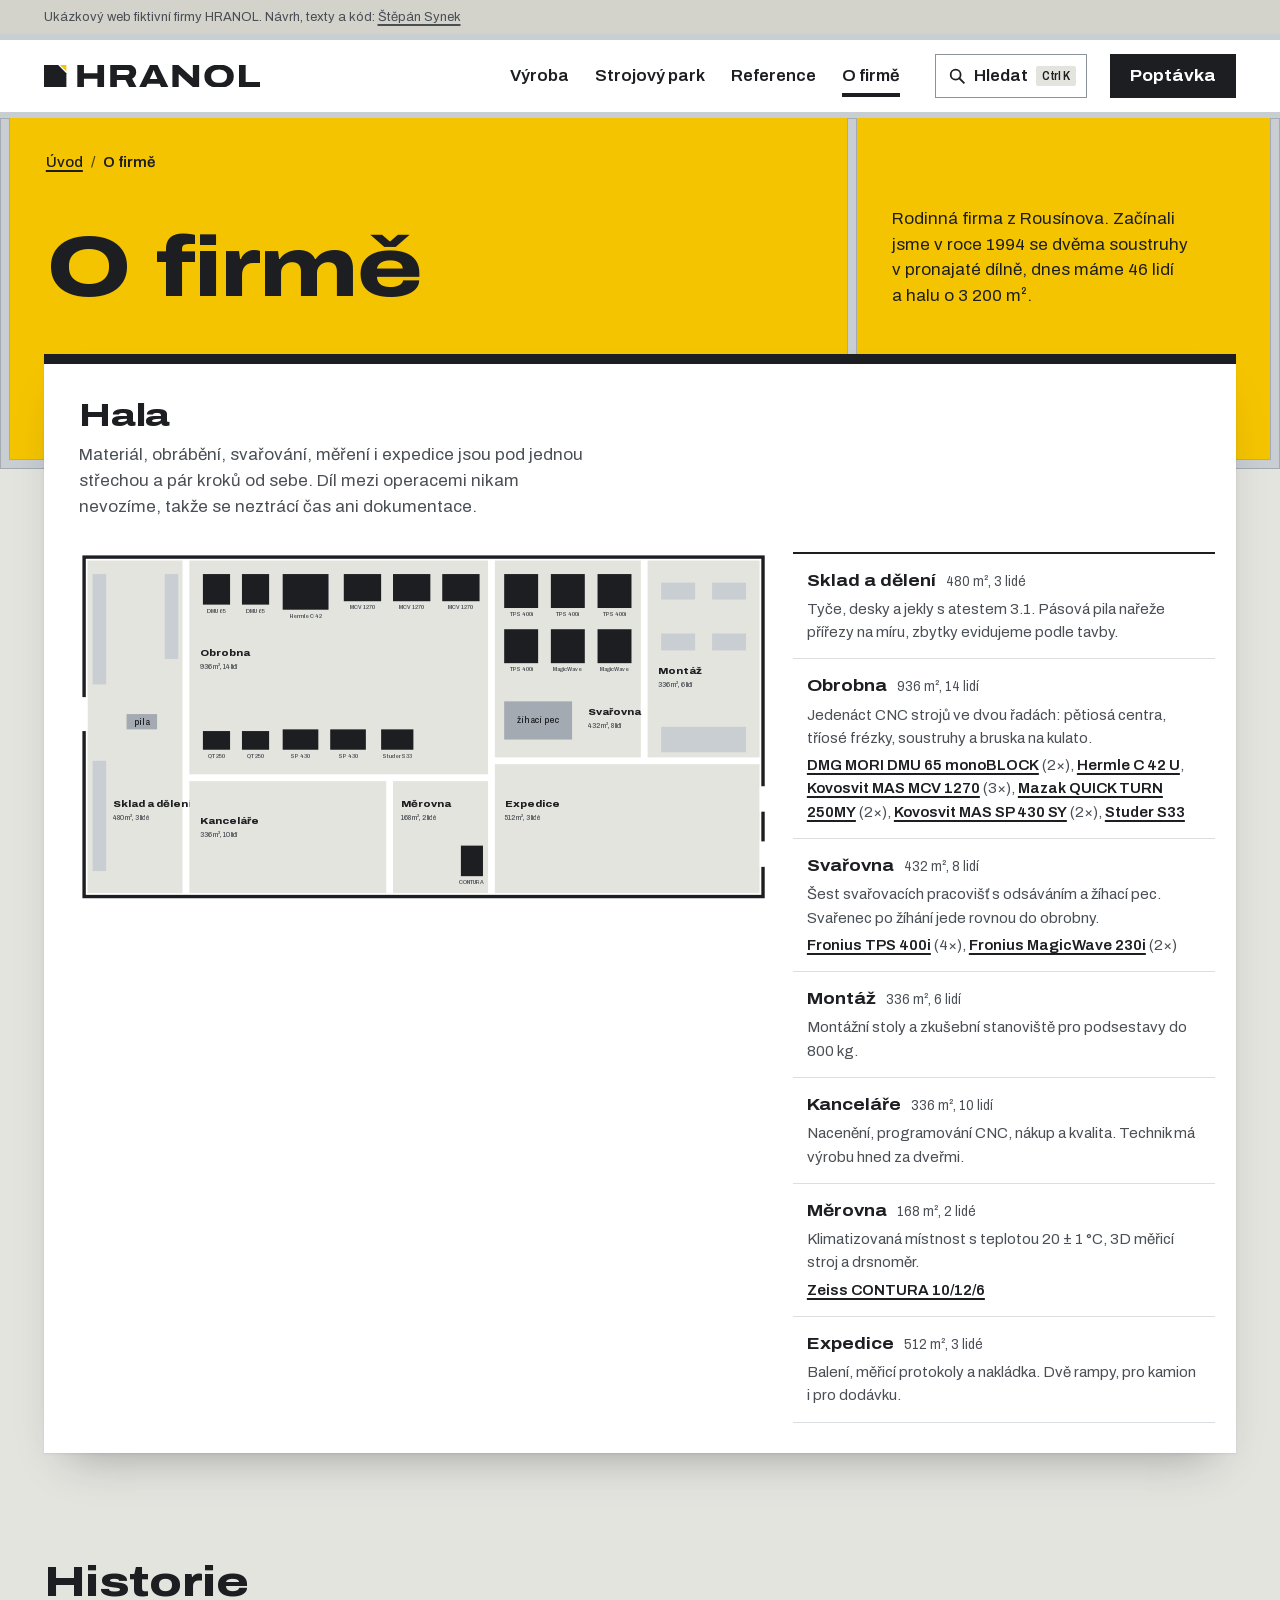
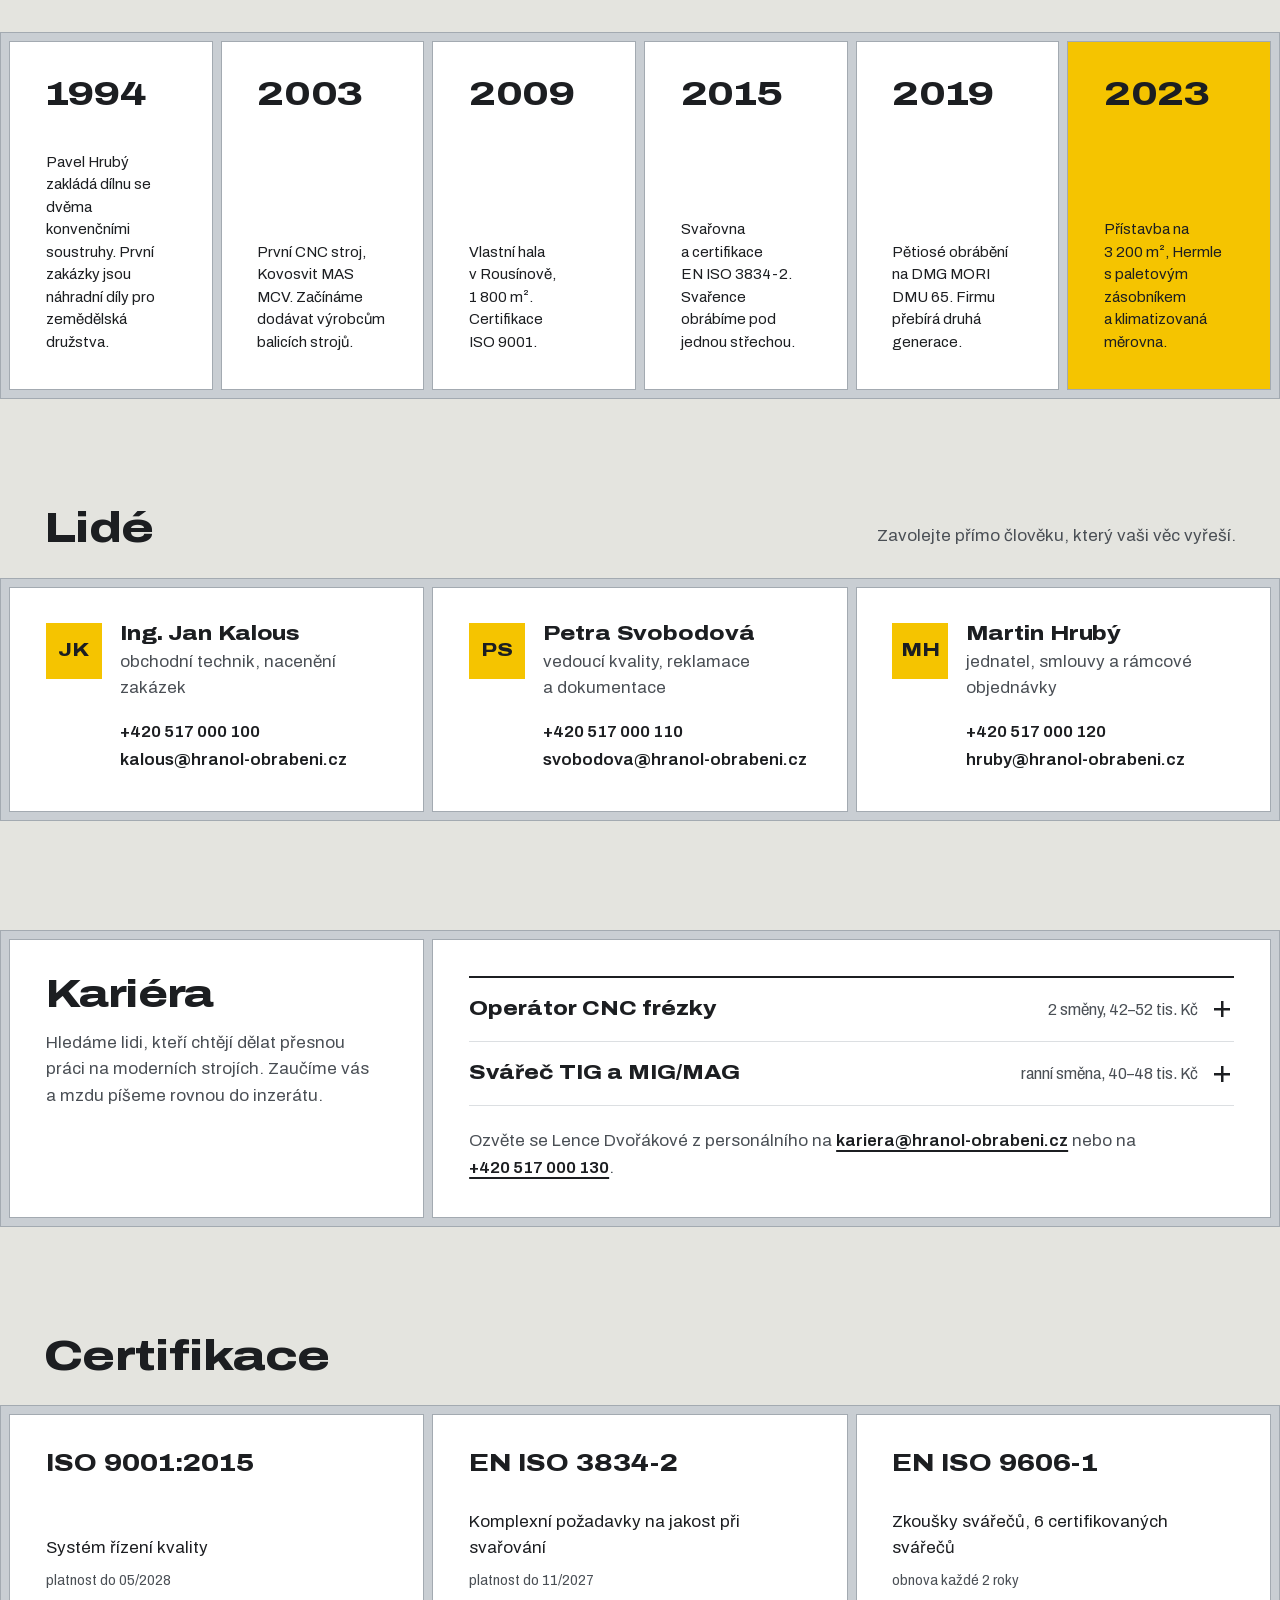
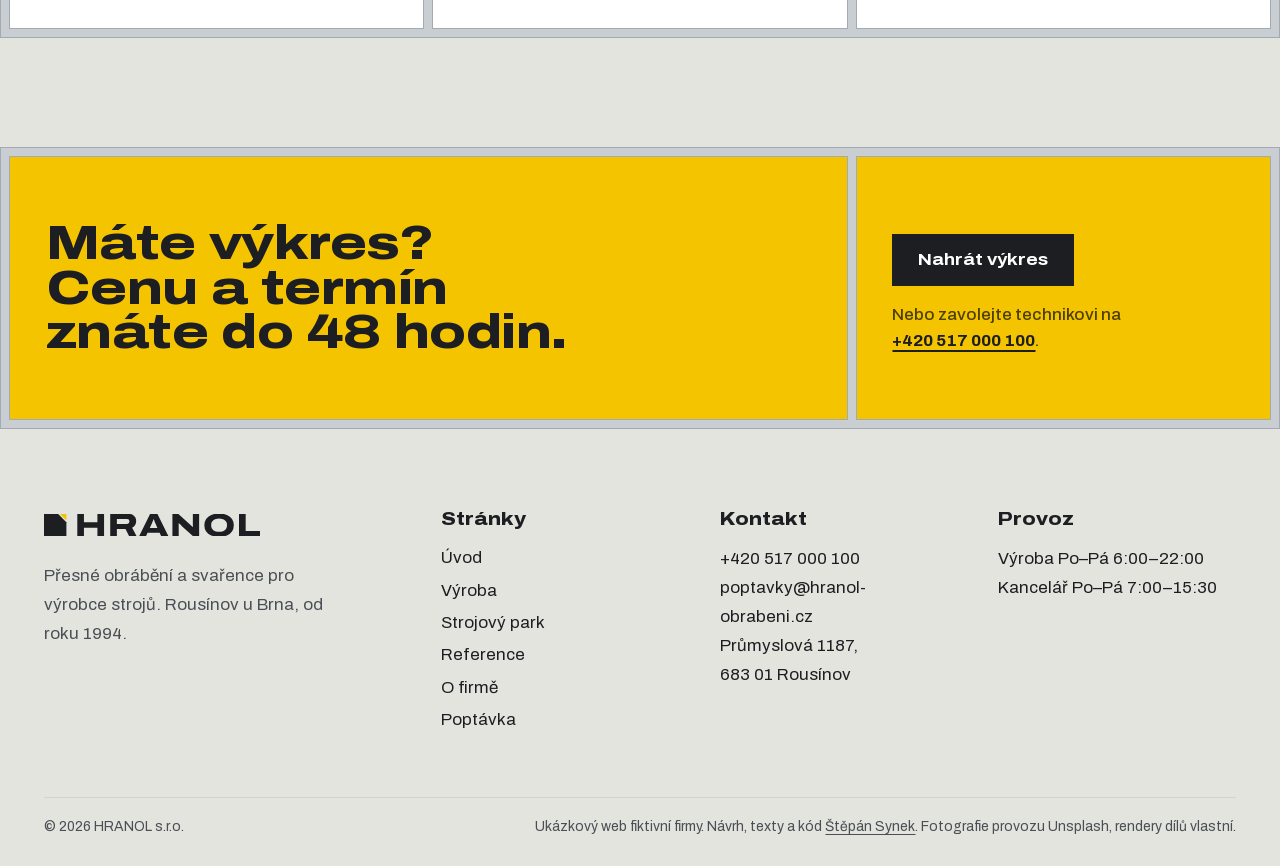
==== commit 6730ca66: "HRANOL: nový vzhled Veletržní stánek Žlutá systémová stěna s hliníkovými sloupky, exponáty na podsta" ====
--- a/o-firme.html
+++ b/o-firme.html
@@ -13,17 +13,16 @@
 <meta property="og:site_name" content="HRANOL s.r.o.">
 <meta property="og:title" content="O firmě | HRANOL">
 <meta property="og:description" content="Rodinná strojírenská firma z Rousínova. Historie od roku 1994, lidé, certifikace a volná místa.">
-<meta property="og:url" content="https://stepansynek.com/ukazky/hranol/o-firme.html">
-<meta property="og:image" content="https://stepansynek.com/ukazky/hranol/assets/og.jpg">
+<meta property="og:url" content="https://stepansynek.com/ukazka-hranol/o-firme.html">
+<meta property="og:image" content="https://stepansynek.com/ukazka-hranol/assets/og.jpg">
 <meta property="og:image:width" content="1200">
 <meta property="og:image:height" content="630">
 <meta name="twitter:card" content="summary_large_image">
 <meta name="format-detection" content="telephone=no">
 <link rel="icon" href="assets/favicon.svg" type="image/svg+xml">
 <link rel="apple-touch-icon" href="assets/apple-touch-icon.png">
-<link rel="preconnect" href="https://fonts.googleapis.com">
-<link rel="preconnect" href="https://fonts.gstatic.com" crossorigin>
-<link rel="stylesheet" href="https://fonts.googleapis.com/css2?family=Mona+Sans:wdth,wght@100..125,300..700&display=swap">
+<link rel="preload" href="assets/fonts/archivo-latin.woff2" as="font" type="font/woff2" crossorigin>
+<link rel="preload" href="assets/fonts/archivo-latin-ext.woff2" as="font" type="font/woff2" crossorigin>
 <link rel="stylesheet" href="assets/styles.css">
 
 <script defer src="assets/main.js"></script>
@@ -31,129 +30,146 @@
 </head>
 <body>
 <a class="skip" href="#obsah">Přeskočit na obsah</a>
-<div class="demo"><p class="wrap">Ukázkový web fiktivní firmy HRANOL. Návrh, texty a&nbsp;kód: <a href="https://stepansynek.com" rel="author">Štěpán Synek</a></p></div>
-<header class="hdr">
-  <div class="wrap hdr__bar">
-    <a class="hdr__brand" href="index.html" aria-label="HRANOL, úvodní stránka"><svg class="logo" viewBox="0 -741 3871 753" aria-hidden="true"><g fill="currentColor"><path d="M0 -729H481L729 -481V0H248L0 -248Z"/><path transform="translate(859 0)" d="M60 0V-729H193V-431H200Q225 -485 277.0 -513.5Q329 -542 391 -542Q437 -542 475.5 -529.0Q514 -516 542.0 -488.5Q570 -461 585.5 -416.0Q601 -371 601 -305V0H467V-280Q467 -332 454.5 -366.5Q442 -401 414.5 -418.5Q387 -436 343 -436Q297 -436 263.5 -415.0Q230 -394 211.5 -359.0Q193 -324 193 -279V0Z M675.0 0V-532H796.0L801.0 -443H806.0Q824.0 -491 864.0 -515.5Q904.0 -540 956.0 -540Q968.0 -540 977.5 -539.5Q987.0 -539 995.0 -537V-414Q987.0 -416 976.0 -416.5Q965.0 -417 954.0 -417Q909.0 -417 877.0 -402.0Q845.0 -387 827.5 -356.5Q810.0 -326 808.0 -281V0Z M1246.0 9Q1193.0 9 1148.5 -10.0Q1104.0 -29 1072.0 -64.5Q1040.0 -100 1023.0 -151.0Q1006.0 -202 1006.0 -266Q1006.0 -352 1036.0 -413.5Q1066.0 -475 1120.5 -508.0Q1175.0 -541 1246.0 -541Q1294.0 -541 1331.5 -528.5Q1369.0 -516 1396.0 -493.0Q1423.0 -470 1436.0 -439H1443.0L1448.0 -532H1574.0V0H1444.0L1442.0 -96H1435.0Q1414.0 -48 1363.5 -19.5Q1313.0 9 1246.0 9ZM1289.0 -96Q1338.0 -96 1371.5 -116.5Q1405.0 -137 1423.0 -170.5Q1441.0 -204 1441.0 -245V-290Q1441.0 -331 1423.0 -364.0Q1405.0 -397 1371.5 -416.5Q1338.0 -436 1291.0 -436Q1245.0 -436 1211.5 -416.0Q1178.0 -396 1159.5 -358.0Q1141.0 -320 1141.0 -266Q1141.0 -214 1159.0 -175.5Q1177.0 -137 1210.0 -116.5Q1243.0 -96 1289.0 -96Z M1659.0 0V-532H1788.0L1792.0 -431H1799.0Q1824.0 -485 1876.5 -513.5Q1929.0 -542 1990.0 -542Q2036.0 -542 2074.5 -529.0Q2113.0 -516 2141.0 -488.5Q2169.0 -461 2184.5 -416.0Q2200.0 -371 2200.0 -305V0H2066.0V-280Q2066.0 -332 2053.5 -366.5Q2041.0 -401 2013.5 -418.5Q1986.0 -436 1942.0 -436Q1896.0 -436 1862.5 -415.0Q1829.0 -394 1810.5 -359.0Q1792.0 -324 1792.0 -279V0Z M2532.0 10Q2467.0 10 2414.0 -9.0Q2361.0 -28 2322.5 -64.0Q2284.0 -100 2263.0 -150.5Q2242.0 -201 2242.0 -266Q2242.0 -350 2278.0 -411.5Q2314.0 -473 2379.0 -507.5Q2444.0 -542 2532.0 -542Q2597.0 -542 2650.0 -523.0Q2703.0 -504 2741.0 -468.0Q2779.0 -432 2800.0 -381.0Q2821.0 -330 2821.0 -266Q2821.0 -183 2785.5 -121.0Q2750.0 -59 2685.5 -24.5Q2621.0 10 2532.0 10ZM2532.0 -97Q2580.0 -97 2614.5 -117.0Q2649.0 -137 2668.0 -175.0Q2687.0 -213 2687.0 -266Q2687.0 -306 2676.0 -337.5Q2665.0 -369 2645.0 -391.0Q2625.0 -413 2596.5 -424.0Q2568.0 -435 2532.0 -435Q2485.0 -435 2450.0 -415.5Q2415.0 -396 2396.0 -358.0Q2377.0 -320 2377.0 -266Q2377.0 -226 2387.5 -194.5Q2398.0 -163 2418.5 -141.5Q2439.0 -120 2467.5 -108.5Q2496.0 -97 2532.0 -97Z M2874.0 0V-729H3008.0V0Z"/></g><path class="logo__cut" d="M523 -729H622L729 -622V-523Z"/></svg></a>
+<div class="demo"><p class="stand stand--inset">Ukázkový web fiktivní firmy HRANOL. Návrh, texty a&nbsp;kód: <a href="https://stepansynek.com" rel="author">Štěpán Synek</a></p></div>
+<header class="fascia">
+  <div class="stand fascia__bar">
+    <a class="fascia__brand" href="index.html" aria-label="HRANOL, úvodní stránka"><svg class="logo" viewBox="0 -686 6645 686" aria-hidden="true"><g fill="currentColor"><path d="M0 -686H434L686 -434V0H0Z"/><path transform="translate(936 0)" d="M84.50048828125 0.0V-687.54345703125H288.12890625V-431.67333984375H700.783203125V-687.54345703125H904.41162109375V0.0H700.783203125V-267.783203125H288.12890625V0.0Z M1093.50048828125 0.0V-687.54345703125H1665.76025390625Q1740.93408203125 -687.54345703125 1790.1513671875 -656.684814453125Q1839.36865234375 -625.826171875 1863.9990234375 -575.424072265625Q1888.62939453125 -525.02197265625 1888.62939453125 -465.478515625Q1888.62939453125 -400.130859375 1857.6728515625 -346.630859375Q1826.71630859375 -293.130859375 1764.5205078125 -262.0439453125L1905.0859375 0.0H1675.392578125L1561.3486328125 -228.6962890625H1297.12890625V0.0ZM1297.12890625 -379.15185546875H1599.3046875Q1635.97900390625 -379.15185546875 1657.946533203125 -401.21728515625Q1679.9140625 -423.28271484375 1679.9140625 -459.76123046875Q1679.9140625 -484.41357421875 1670.0009765625 -501.65283203125Q1660.087890625 -518.89208984375 1642.163818359375 -527.76171875Q1624.23974609375 -536.63134765625 1599.3046875 -536.63134765625H1297.12890625Z M1976.3046875 0.0 2314.32666015625 -687.54345703125H2540.67236328125L2878.6943359375 0.0H2658.435546875L2606.478515625 -110.1748046875H2237.5205078125L2186.10693359375 0.0ZM2305.67236328125 -259.2607421875H2538.32666015625L2475.71728515625 -399.0009765625Q2471.80419921875 -408.37060546875 2464.749755859375 -425.52294921875Q2457.6953125 -442.67529296875 2450.097412109375 -462.186279296875Q2442.49951171875 -481.697265625 2436.08642578125 -498.468994140625Q2429.67333984375 -515.24072265625 2426.49951171875 -523.3056640625H2419.04296875Q2411.67333984375 -504.93603515625 2402.075439453125 -481.10986328125Q2392.4775390625 -457.28369140625 2383.60791015625 -434.9140625Q2374.73828125 -412.54443359375 2368.28173828125 -398.54443359375Z M2998.50048828125 0.0V-687.54345703125H3180.62939453125L3537.06494140625 -366.75927734375Q3546.2607421875 -359.02001953125 3560.45654296875 -344.9111328125Q3574.65234375 -330.80224609375 3590.076416015625 -315.693359375Q3605.50048828125 -300.58447265625 3617.32666015625 -288.388671875H3626.41357421875Q3625.95703125 -306.041015625 3625.272216796875 -333.193359375Q3624.58740234375 -360.345703125 3624.58740234375 -381.4326171875V-687.54345703125H3817.32470703125V0.0H3637.65234375L3289.9990234375 -313.9150390625Q3266.259765625 -335.02392578125 3240.0205078125 -360.817626953125Q3213.78125 -386.611328125 3197.955078125 -402.3505859375H3189.8681640625Q3190.32470703125 -388.80712890625 3190.78125 -360.111328125Q3191.23779296875 -331.41552734375 3191.23779296875 -298.11083984375V0.0Z M4427.881097593076 12.0Q4289.577889414168 12.0 4188.169559941459 -30.315185546875Q4086.76123046875 -72.63037109375 4031.902587890625 -152.13037109375Q3977.0439453125 -231.63037109375 3977.0439453125 -343.52697095435684Q3977.0439453125 -456.36962890625 4031.902587890625 -535.9130859375Q4086.76123046875 -615.45654296875 4188.169559941459 -657.5Q4289.577889414168 -699.54345703125 4427.881097593076 -699.54345703125Q4568.0 -699.54345703125 4668.902099609375 -657.5Q4769.80419921875 -615.45654296875 4824.662841796875 -535.9130859375Q4879.521484375 -456.36962890625 4879.521484375 -343.52697095435684Q4879.521484375 -231.63037109375 4824.662841796875 -152.13037109375Q4769.80419921875 -72.63037109375 4668.902099609375 -30.315185546875Q4568 12 4427.881097593076 12.0ZM4428.28271484375 -138.912109375Q4482.130859375 -138.912109375 4526.5224609375 -152.096923828125Q4570.9140625 -165.28173828125 4603.164306640625 -190.379638671875Q4635.41455078125 -215.4775390625 4652.838623046875 -251.66975911458334Q4670.2626953125 -287.8619791666667 4670.2626953125 -333.0V-356.54345703125Q4670.2626953125 -401.47828151755135 4652.838623046875 -437.27209974315065Q4635.41455078125 -473.06591796875 4603.164306640625 -497.89208984375Q4570.9140625 -522.71826171875 4526.5224609375 -535.6748046875Q4482.130859375 -548.63134765625 4428.28271484375 -548.63134765625Q4374.4345703125 -548.63134765625 4330.04296875 -535.6748046875Q4285.6513671875 -522.71826171875 4253.401123046875 -497.89208984375Q4221.15087890625 -473.06591796875 4203.955078125 -437.27209974315065Q4186.75927734375 -401.47828151755135 4186.75927734375 -356.54345703125V-333.0Q4186.75927734375 -287.8619791666667 4203.955078125 -251.66975911458334Q4221.15087890625 -215.4775390625 4253.401123046875 -190.379638671875Q4285.6513671875 -165.28173828125 4330.04296875 -152.096923828125Q4374.4345703125 -138.912109375 4428.28271484375 -138.912109375Z M5039.50048828125 0.0V-687.54345703125H5243.12890625V-163.89013671875H5684.5634765625V0.0Z"/></g><path class="logo__cut" d="M488 -686H686V-488Z"/></svg></a>
     <nav class="nav" id="nav" aria-label="Hlavní navigace"><ul><li><a href="vyroba.html" data-nav="vyroba">Výroba</a></li><li><a href="stroje.html" data-nav="stroje">Strojový park</a></li><li><a href="reference.html" data-nav="reference">Reference</a></li><li><a href="o-firme.html" data-nav="o-firme" aria-current="page">O&nbsp;firmě</a></li><li class="nav__cta"><a href="poptavka.html" data-nav="poptavka">Poptávka</a></li></ul></nav>
-    <button class="search-btn" type="button" data-palette-open aria-haspopup="dialog" aria-keyshortcuts="Meta+K Control+K">
-      <svg viewBox="0 0 20 20" aria-hidden="true"><circle cx="8.5" cy="8.5" r="5.5"/><path d="m13 13 4 4"/></svg>
-      <span>Hledat</span><kbd data-kbd>Ctrl K</kbd>
+    <button class="search-btn" type="button" data-palette-open aria-haspopup="dialog" aria-keyshortcuts="Meta+K Control+K" aria-label="Hledat na webu">
+      <svg viewBox="0 0 20 20" aria-hidden="true"><circle cx="8.5" cy="8.5" r="5.5"/><path d="m12.5 12.5 5 5"/></svg>
+      <span class="search-btn__label">Hledat</span><kbd data-kbd>Ctrl K</kbd>
     </button>
-    <a class="btn btn--dark btn--sm hdr__cta" href="poptavka.html" data-nav="poptavka">Poptávka</a>
+    <a class="btn btn--ink btn--sm fascia__cta" href="poptavka.html" data-nav="poptavka">Poptávka</a>
     <button class="menu-btn" type="button" aria-expanded="false" aria-controls="nav">Menu</button>
   </div>
 </header>
 <div id="obsah" tabindex="-1">
 <main data-page="o-firme">
-<header class="phead">
-  <div class="wrap">
-    <nav class="crumbs" aria-label="Drobečková navigace"><a href="index.html">Úvod</a><span aria-hidden="true">/</span><span aria-current="page">O&nbsp;firmě</span></nav>
-    <h1>O&nbsp;firmě</h1>
-    <p class="lead">Rodinná firma z&nbsp;Rousínova. Začínali jsme v&nbsp;roce 1994&nbsp;se dvěma soustruhy v&nbsp;pronajaté dílně, dnes máme 46&nbsp;lidí a&nbsp;halu o&nbsp;3&nbsp;200&nbsp;m².</p>
+<header class="phead phead--counter">
+  <div class="stand">
+    <div class="wall wall--nobeam phead__wall">
+      <div class="panel panel--2 phead__main">
+        <nav class="crumbs" aria-label="Drobečková navigace"><a href="index.html">Úvod</a><span aria-hidden="true">/</span><span aria-current="page">O&nbsp;firmě</span></nav>
+        <h1 class="letter">O&nbsp;firmě</h1>
+      </div>
+      <div class="panel phead__side">
+        <p class="lead">Rodinná firma z&nbsp;Rousínova. Začínali jsme v&nbsp;roce 1994&nbsp;se dvěma soustruhy v&nbsp;pronajaté dílně, dnes máme 46&nbsp;lidí a&nbsp;halu o&nbsp;3&nbsp;200&nbsp;m².</p>
+      </div>
+    </div>
   </div>
 </header>
 
-<section class="sec sec--tight" id="hala" aria-labelledby="hala-title">
-  <div class="wrap">
-    <div class="sec__head">
-      <div class="sec__intro">
-        <h2 id="hala-title">Hala</h2>
-        <p>Materiál, obrábění, svařování, měření i&nbsp;expedice jsou pod jednou střechou a&nbsp;pár kroků od sebe. Díl mezi operacemi nikam nevozíme, takže se neztrácí čas ani dokumentace.</p>
+<section class="front" id="hala" aria-labelledby="hala-title">
+  <div class="stand stand--inset">
+    <div class="counter board">
+      <div class="board__head">
+        <div class="board__intro">
+          <h2 class="counter__title" id="hala-title">Hala</h2>
+          <p>Materiál, obrábění, svařování, měření i&nbsp;expedice jsou pod jednou střechou a&nbsp;pár kroků od sebe. Díl mezi operacemi nikam nevozíme, takže se neztrácí čas ani dokumentace.</p>
+        </div>
       </div>
+      <div class="hall" data-hall><div class="hall__plan"><svg class="hall__svg hall__svg--wide" viewBox="-6 -6 812 412" aria-hidden="true"><g class="hall__zone" data-zone="sklad"><rect class="hall__area" x="4" y="4" width="112" height="392"/><rect class="hall__fixture" x="50" y="185.0" width="36.0" height="18.0"/><text class="hall__fixture-label" x="68.0" y="194.0" text-anchor="middle" dominant-baseline="central" font-size="11.0">pila</text><rect class="hall__rack" x="10" y="20" width="16.0" height="130"/><rect class="hall__rack" x="10" y="240" width="16.0" height="130"/><rect class="hall__rack" x="95.0" y="20" width="16.0" height="100"/><text x="34.0" y="295.0" class="hall__name" font-size="11.5">Sklad a&nbsp;dělení</text><text x="34.0" y="310.3" class="hall__meta" font-size="9.0">480&nbsp;m², 3&nbsp;lidé</text></g><g class="hall__zone" data-zone="obrobna"><rect class="hall__area" x="124" y="4" width="352" height="252"/><a href="stroje.html#stroj-dmu65" tabindex="-1" class="hall__link"><title>DMU 65</title><rect class="hall__machine" x="140" y="20" width="32.0" height="36.0"/><text x="156.0" y="65.72" text-anchor="middle" font-size="7.199999999999999">DMU 65</text></a><a href="stroje.html#stroj-dmu65" tabindex="-1" class="hall__link"><title>DMU 65</title><rect class="hall__machine" x="186.0" y="20" width="32.0" height="36.0"/><text x="202.00000000000003" y="65.72" text-anchor="middle" font-size="7.199999999999999">DMU 65</text></a><a href="stroje.html#stroj-hermle" tabindex="-1" class="hall__link"><title>Hermle C 42</title><rect class="hall__machine" x="234.0" y="20" width="54.0" height="42.0"/><text x="261.0" y="71.72" text-anchor="middle" font-size="7.199999999999999">Hermle C 42</text></a><a href="stroje.html#stroj-mcv1270" tabindex="-1" class="hall__link"><title>MCV 1270</title><rect class="hall__machine" x="306.0" y="20" width="44.0" height="32.0"/><text x="328.00000000000006" y="61.72" text-anchor="middle" font-size="7.199999999999999">MCV 1270</text></a><a href="stroje.html#stroj-mcv1270" tabindex="-1" class="hall__link"><title>MCV 1270</title><rect class="hall__machine" x="364.0" y="20" width="44.0" height="32.0"/><text x="386.0" y="61.72" text-anchor="middle" font-size="7.199999999999999">MCV 1270</text></a><a href="stroje.html#stroj-mcv1270" tabindex="-1" class="hall__link"><title>MCV 1270</title><rect class="hall__machine" x="422.0" y="20" width="44.0" height="32.0"/><text x="444.00000000000006" y="61.72" text-anchor="middle" font-size="7.199999999999999">MCV 1270</text></a><a href="stroje.html#stroj-qt250" tabindex="-1" class="hall__link"><title>QT 250</title><rect class="hall__machine" x="140" y="205.0" width="32.0" height="22.0"/><text x="156.0" y="236.72" text-anchor="middle" font-size="7.199999999999999">QT 250</text></a><a href="stroje.html#stroj-qt250" tabindex="-1" class="hall__link"><title>QT 250</title><rect class="hall__machine" x="186.0" y="205.0" width="32.0" height="22.0"/><text x="202.00000000000003" y="236.72" text-anchor="middle" font-size="7.199999999999999">QT 250</text></a><a href="stroje.html#stroj-sp430" tabindex="-1" class="hall__link"><title>SP 430</title><rect class="hall__machine" x="234.0" y="203.0" width="42.0" height="24.0"/><text x="255.0" y="236.72" text-anchor="middle" font-size="7.199999999999999">SP 430</text></a><a href="stroje.html#stroj-sp430" tabindex="-1" class="hall__link"><title>SP 430</title><rect class="hall__machine" x="290" y="203.0" width="42.0" height="24.0"/><text x="311.0" y="236.72" text-anchor="middle" font-size="7.199999999999999">SP 430</text></a><a href="stroje.html#stroj-s33" tabindex="-1" class="hall__link"><title>Studer S33</title><rect class="hall__machine" x="350" y="203.0" width="38.0" height="24.0"/><text x="369.0" y="236.72" text-anchor="middle" font-size="7.199999999999999">Studer S33</text></a><text x="136.0" y="116.0" class="hall__name" font-size="11.5">Obrobna</text><text x="136.0" y="131.29999999999998" class="hall__meta" font-size="9.0">936&nbsp;m², 14&nbsp;lidí</text></g><g class="hall__zone" data-zone="svarovna"><rect class="hall__area" x="484" y="4" width="172" height="232"/><a href="stroje.html#stroj-tps400" tabindex="-1" class="hall__link"><title>TPS 400i</title><rect class="hall__machine" x="495.0" y="20" width="40" height="40"/><text x="515.0" y="69.72" text-anchor="middle" font-size="7.199999999999999">TPS 400i</text></a><a href="stroje.html#stroj-tps400" tabindex="-1" class="hall__link"><title>TPS 400i</title><rect class="hall__machine" x="550" y="20" width="40" height="40"/><text x="570.0" y="69.72" text-anchor="middle" font-size="7.199999999999999">TPS 400i</text></a><a href="stroje.html#stroj-tps400" tabindex="-1" class="hall__link"><title>TPS 400i</title><rect class="hall__machine" x="605.0" y="20" width="40" height="40"/><text x="625.0" y="69.72" text-anchor="middle" font-size="7.199999999999999">TPS 400i</text></a><a href="stroje.html#stroj-tps400" tabindex="-1" class="hall__link"><title>TPS 400i</title><rect class="hall__machine" x="495.0" y="85.0" width="40" height="40"/><text x="515.0" y="134.72" text-anchor="middle" font-size="7.199999999999999">TPS 400i</text></a><a href="stroje.html#stroj-magicwave" tabindex="-1" class="hall__link"><title>MagicWave</title><rect class="hall__machine" x="550" y="85.0" width="40" height="40"/><text x="570.0" y="134.72" text-anchor="middle" font-size="7.199999999999999">MagicWave</text></a><a href="stroje.html#stroj-magicwave" tabindex="-1" class="hall__link"><title>MagicWave</title><rect class="hall__machine" x="605.0" y="85.0" width="40" height="40"/><text x="625.0" y="134.72" text-anchor="middle" font-size="7.199999999999999">MagicWave</text></a><rect class="hall__fixture" x="495.0" y="170" width="80" height="45.0"/><text class="hall__fixture-label" x="535.0" y="192.5" text-anchor="middle" dominant-baseline="central" font-size="11.0">žíhací pec</text><text x="594.0" y="186.0" class="hall__name" font-size="11.5">Svařovna</text><text x="594.0" y="201.3" class="hall__meta" font-size="9.0">432&nbsp;m², 8&nbsp;lidí</text></g><g class="hall__zone" data-zone="montaz"><rect class="hall__area" x="664" y="4" width="132" height="232"/><rect class="hall__rack" x="680" y="30" width="40" height="20"/><rect class="hall__rack" x="740" y="30" width="40" height="20"/><rect class="hall__rack" x="680" y="90" width="40" height="20"/><rect class="hall__rack" x="740" y="90" width="40" height="20"/><rect class="hall__rack" x="680" y="200" width="100" height="30"/><text x="676.0" y="138.0" class="hall__name" font-size="11.5">Montáž</text><text x="676.0" y="153.3" class="hall__meta" font-size="9.0">336&nbsp;m², 6&nbsp;lidí</text></g><g class="hall__zone" data-zone="kancelare"><rect class="hall__area" x="124" y="264" width="232" height="132"/><text x="136.0" y="314.0" class="hall__name" font-size="11.5">Kanceláře</text><text x="136.0" y="329.3" class="hall__meta" font-size="9.0">336&nbsp;m², 10&nbsp;lidí</text></g><g class="hall__zone" data-zone="merovna"><rect class="hall__area" x="364" y="264" width="112" height="132"/><a href="stroje.html#stroj-contura" tabindex="-1" class="hall__link"><title>CONTURA</title><rect class="hall__machine" x="444.0" y="340" width="26.0" height="36.0"/><text x="456.99999999999994" y="385.72" text-anchor="middle" font-size="7.199999999999999">CONTURA</text></a><text x="374.0" y="294.0" class="hall__name" font-size="11.5">Měrovna</text><text x="374.0" y="309.3" class="hall__meta" font-size="9.0">168&nbsp;m², 2&nbsp;lidé</text></g><g class="hall__zone" data-zone="expedice"><rect class="hall__area" x="484" y="244" width="312" height="152"/><text x="496.0" y="294.0" class="hall__name" font-size="11.5">Expedice</text><text x="496.0" y="309.3" class="hall__meta" font-size="9.0">512&nbsp;m², 3&nbsp;lidé</text></g><rect class="hall__wall" x="0" y="0" width="800" height="400"/><rect class="hall__door" x="-4" y="165.0" width="8" height="40"/><rect class="hall__door" x="796" y="270" width="8" height="30"/><rect class="hall__door" x="796" y="335.0" width="8" height="30"/></svg><svg class="hall__svg hall__svg--tall" viewBox="-6 -6 412 812" aria-hidden="true"><g class="hall__zone" data-zone="sklad"><rect class="hall__area" x="4" y="4" width="392" height="112"/><rect class="hall__fixture" x="185.0" y="50" width="18.0" height="36.0"/><rect class="hall__rack" x="20" y="10" width="130" height="16.0"/><rect class="hall__rack" x="240" y="10" width="130" height="16.0"/><rect class="hall__rack" x="20" y="95.0" width="100" height="16.0"/><text x="220" y="64.0" class="hall__name" font-size="15.5">Sklad a&nbsp;dělení</text><text x="220" y="83.55000000000001" class="hall__meta" font-size="11.5">480&nbsp;m², 3&nbsp;lidé</text></g><g class="hall__zone" data-zone="obrobna"><rect class="hall__area" x="4" y="124" width="252" height="352"/><a href="stroje.html#stroj-dmu65" tabindex="-1" class="hall__link"><title>DMU 65</title><rect class="hall__machine" x="20" y="140" width="36.0" height="32.0"/></a><a href="stroje.html#stroj-dmu65" tabindex="-1" class="hall__link"><title>DMU 65</title><rect class="hall__machine" x="20" y="186.0" width="36.0" height="32.0"/></a><a href="stroje.html#stroj-hermle" tabindex="-1" class="hall__link"><title>Hermle C 42</title><rect class="hall__machine" x="20" y="234.0" width="42.0" height="54.0"/></a><a href="stroje.html#stroj-mcv1270" tabindex="-1" class="hall__link"><title>MCV 1270</title><rect class="hall__machine" x="20" y="306.0" width="32.0" height="44.0"/></a><a href="stroje.html#stroj-mcv1270" tabindex="-1" class="hall__link"><title>MCV 1270</title><rect class="hall__machine" x="20" y="364.0" width="32.0" height="44.0"/></a><a href="stroje.html#stroj-mcv1270" tabindex="-1" class="hall__link"><title>MCV 1270</title><rect class="hall__machine" x="20" y="422.0" width="32.0" height="44.0"/></a><a href="stroje.html#stroj-qt250" tabindex="-1" class="hall__link"><title>QT 250</title><rect class="hall__machine" x="205.0" y="140" width="22.0" height="32.0"/></a><a href="stroje.html#stroj-qt250" tabindex="-1" class="hall__link"><title>QT 250</title><rect class="hall__machine" x="205.0" y="186.0" width="22.0" height="32.0"/></a><a href="stroje.html#stroj-sp430" tabindex="-1" class="hall__link"><title>SP 430</title><rect class="hall__machine" x="203.0" y="234.0" width="24.0" height="42.0"/></a><a href="stroje.html#stroj-sp430" tabindex="-1" class="hall__link"><title>SP 430</title><rect class="hall__machine" x="203.0" y="290" width="24.0" height="42.0"/></a><a href="stroje.html#stroj-s33" tabindex="-1" class="hall__link"><title>Studer S33</title><rect class="hall__machine" x="203.0" y="350" width="24.0" height="38.0"/></a><text x="80" y="210" class="hall__name" font-size="15.5">Obrobna</text><text x="80" y="229.54999999999998" class="hall__meta" font-size="11.5">936&nbsp;m², 14&nbsp;lidí</text></g><g class="hall__zone" data-zone="svarovna"><rect class="hall__area" x="4" y="484" width="232" height="172"/><a href="stroje.html#stroj-tps400" tabindex="-1" class="hall__link"><title>TPS 400i</title><rect class="hall__machine" x="20" y="495.0" width="40" height="40"/></a><a href="stroje.html#stroj-tps400" tabindex="-1" class="hall__link"><title>TPS 400i</title><rect class="hall__machine" x="20" y="550" width="40" height="40"/></a><a href="stroje.html#stroj-tps400" tabindex="-1" class="hall__link"><title>TPS 400i</title><rect class="hall__machine" x="20" y="605.0" width="40" height="40"/></a><a href="stroje.html#stroj-tps400" tabindex="-1" class="hall__link"><title>TPS 400i</title><rect class="hall__machine" x="85.0" y="495.0" width="40" height="40"/></a><a href="stroje.html#stroj-magicwave" tabindex="-1" class="hall__link"><title>MagicWave</title><rect class="hall__machine" x="85.0" y="550" width="40" height="40"/></a><a href="stroje.html#stroj-magicwave" tabindex="-1" class="hall__link"><title>MagicWave</title><rect class="hall__machine" x="85.0" y="605.0" width="40" height="40"/></a><rect class="hall__fixture" x="170" y="495.0" width="45.0" height="80"/><text x="130" y="606.0" class="hall__name" font-size="15.5">Svařovna</text><text x="130" y="625.55" class="hall__meta" font-size="11.5">432&nbsp;m², 8&nbsp;lidí</text></g><g class="hall__zone" data-zone="montaz"><rect class="hall__area" x="4" y="664" width="232" height="132"/><rect class="hall__rack" x="30" y="680" width="20" height="40"/><rect class="hall__rack" x="30" y="740" width="20" height="40"/><rect class="hall__rack" x="90" y="680" width="20" height="40"/><rect class="hall__rack" x="90" y="740" width="20" height="40"/><rect class="hall__rack" x="200" y="680" width="30" height="100"/><text x="112.0" y="720" class="hall__name" font-size="15.5">Montáž</text><text x="112.0" y="739.55" class="hall__meta" font-size="11.5">336&nbsp;m², 6&nbsp;lidí</text></g><g class="hall__zone" data-zone="kancelare"><rect class="hall__area" x="264" y="124" width="132" height="232"/><text x="276.0" y="170" class="hall__name" font-size="15.5">Kanceláře</text><text x="276.0" y="189.54999999999998" class="hall__meta" font-size="11.5">336&nbsp;m², 10&nbsp;lidí</text></g><g class="hall__zone" data-zone="merovna"><rect class="hall__area" x="264" y="364" width="132" height="112"/><a href="stroje.html#stroj-contura" tabindex="-1" class="hall__link"><title>CONTURA</title><rect class="hall__machine" x="340" y="444.0" width="36.0" height="26.0"/></a><text x="276.0" y="396.0" class="hall__name" font-size="15.5">Měrovna</text><text x="276.0" y="415.55" class="hall__meta" font-size="11.5">168&nbsp;m², 2&nbsp;lidé</text></g><g class="hall__zone" data-zone="expedice"><rect class="hall__area" x="244" y="484" width="152" height="312"/><text x="260" y="550" class="hall__name" font-size="15.5">Expedice</text><text x="260" y="569.55" class="hall__meta" font-size="11.5">512&nbsp;m², 3&nbsp;lidé</text></g><rect class="hall__wall" x="0" y="0" width="400" height="800"/><rect class="hall__door" x="165.0" y="-4" width="40" height="8"/><rect class="hall__door" x="270" y="796" width="30" height="8"/><rect class="hall__door" x="335.0" y="796" width="30" height="8"/></svg></div><ul class="zones"><li data-zone="sklad"><h3>Sklad a&nbsp;dělení</h3><p class="zones__meta">480&nbsp;m², 3&nbsp;lidé</p><p>Tyče, desky a&nbsp;jekly s&nbsp;atestem 3.1. Pásová pila nařeže přířezy na míru, zbytky evidujeme podle tavby.</p></li><li data-zone="obrobna"><h3>Obrobna</h3><p class="zones__meta">936&nbsp;m², 14&nbsp;lidí</p><p>Jedenáct CNC strojů ve dvou řadách: pětiosá centra, tříosé frézky, soustruhy a&nbsp;bruska na kulato.</p><p class="zones__machines"><a href="stroje.html#stroj-dmu65">DMG MORI DMU 65&nbsp;monoBLOCK</a> (2×), <a href="stroje.html#stroj-hermle">Hermle C 42&nbsp;U</a>, <a href="stroje.html#stroj-mcv1270">Kovosvit MAS MCV 1270</a> (3×), <a href="stroje.html#stroj-qt250">Mazak QUICK TURN 250MY</a> (2×), <a href="stroje.html#stroj-sp430">Kovosvit MAS SP 430&nbsp;SY</a> (2×), <a href="stroje.html#stroj-s33">Studer S33</a></p></li><li data-zone="svarovna"><h3>Svařovna</h3><p class="zones__meta">432&nbsp;m², 8&nbsp;lidí</p><p>Šest svařovacích pracovišť s&nbsp;odsáváním a&nbsp;žíhací pec. Svařenec po žíhání jede rovnou do obrobny.</p><p class="zones__machines"><a href="stroje.html#stroj-tps400">Fronius TPS 400i</a> (4×), <a href="stroje.html#stroj-magicwave">Fronius MagicWave 230i</a> (2×)</p></li><li data-zone="montaz"><h3>Montáž</h3><p class="zones__meta">336&nbsp;m², 6&nbsp;lidí</p><p>Montážní stoly a&nbsp;zkušební stanoviště pro podsestavy do 800&nbsp;kg.</p></li><li data-zone="kancelare"><h3>Kanceláře</h3><p class="zones__meta">336&nbsp;m², 10&nbsp;lidí</p><p>Nacenění, programování CNC, nákup a&nbsp;kvalita. Technik má výrobu hned za dveřmi.</p></li><li data-zone="merovna"><h3>Měrovna</h3><p class="zones__meta">168&nbsp;m², 2&nbsp;lidé</p><p>Klimatizovaná místnost s&nbsp;teplotou 20&nbsp;±&nbsp;1&nbsp;°C, 3D měřicí stroj a&nbsp;drsnoměr.</p><p class="zones__machines"><a href="stroje.html#stroj-contura">Zeiss CONTURA 10/12/6</a></p></li><li data-zone="expedice"><h3>Expedice</h3><p class="zones__meta">512&nbsp;m², 3&nbsp;lidé</p><p>Balení, měřicí protokoly a&nbsp;nakládka. Dvě rampy, pro kamion i&nbsp;pro dodávku.</p></li></ul></div>
     </div>
-    <div class="hall" data-hall><div class="hall__plan"><svg class="hall__svg hall__svg--wide" viewBox="-6 -6 812 412" aria-hidden="true"><g class="hall__zone" data-zone="sklad"><rect class="hall__area" x="0" y="0" width="120" height="400"/><rect class="hall__fixture" x="50" y="185.0" width="36.0" height="18.0" rx="3"/><text class="hall__fixture-label" x="68.0" y="194.0" text-anchor="middle" dominant-baseline="central" font-size="11.0">pila</text><rect class="hall__rack" x="10" y="20" width="16.0" height="130" rx="3"/><rect class="hall__rack" x="10" y="240" width="16.0" height="130" rx="3"/><rect class="hall__rack" x="95.0" y="20" width="16.0" height="100" rx="3"/><text x="34.0" y="295.0" class="hall__name" font-size="11.5">Sklad a&nbsp;dělení</text><text x="34.0" y="310.3" class="hall__meta" font-size="9.0">480&nbsp;m², 3&nbsp;lidé</text></g><g class="hall__zone" data-zone="obrobna"><rect class="hall__area" x="120" y="0" width="360" height="260"/><a href="stroje.html#stroj-dmu65" tabindex="-1" class="hall__link"><title>DMU 65</title><rect class="hall__machine" x="140" y="20" width="32.0" height="36.0" rx="3"/><text x="156.0" y="65.72" text-anchor="middle" font-size="7.199999999999999">DMU 65</text></a><a href="stroje.html#stroj-dmu65" tabindex="-1" class="hall__link"><title>DMU 65</title><rect class="hall__machine" x="186.0" y="20" width="32.0" height="36.0" rx="3"/><text x="202.00000000000003" y="65.72" text-anchor="middle" font-size="7.199999999999999">DMU 65</text></a><a href="stroje.html#stroj-hermle" tabindex="-1" class="hall__link"><title>Hermle C 42</title><rect class="hall__machine" x="234.0" y="20" width="54.0" height="42.0" rx="3"/><text x="261.0" y="71.72" text-anchor="middle" font-size="7.199999999999999">Hermle C 42</text></a><a href="stroje.html#stroj-mcv1270" tabindex="-1" class="hall__link"><title>MCV 1270</title><rect class="hall__machine" x="306.0" y="20" width="44.0" height="32.0" rx="3"/><text x="328.00000000000006" y="61.72" text-anchor="middle" font-size="7.199999999999999">MCV 1270</text></a><a href="stroje.html#stroj-mcv1270" tabindex="-1" class="hall__link"><title>MCV 1270</title><rect class="hall__machine" x="364.0" y="20" width="44.0" height="32.0" rx="3"/><text x="386.0" y="61.72" text-anchor="middle" font-size="7.199999999999999">MCV 1270</text></a><a href="stroje.html#stroj-mcv1270" tabindex="-1" class="hall__link"><title>MCV 1270</title><rect class="hall__machine" x="422.0" y="20" width="44.0" height="32.0" rx="3"/><text x="444.00000000000006" y="61.72" text-anchor="middle" font-size="7.199999999999999">MCV 1270</text></a><a href="stroje.html#stroj-qt250" tabindex="-1" class="hall__link"><title>QT 250</title><rect class="hall__machine" x="140" y="205.0" width="32.0" height="22.0" rx="3"/><text x="156.0" y="236.72" text-anchor="middle" font-size="7.199999999999999">QT 250</text></a><a href="stroje.html#stroj-qt250" tabindex="-1" class="hall__link"><title>QT 250</title><rect class="hall__machine" x="186.0" y="205.0" width="32.0" height="22.0" rx="3"/><text x="202.00000000000003" y="236.72" text-anchor="middle" font-size="7.199999999999999">QT 250</text></a><a href="stroje.html#stroj-sp430" tabindex="-1" class="hall__link"><title>SP 430</title><rect class="hall__machine" x="234.0" y="203.0" width="42.0" height="24.0" rx="3"/><text x="255.0" y="236.72" text-anchor="middle" font-size="7.199999999999999">SP 430</text></a><a href="stroje.html#stroj-sp430" tabindex="-1" class="hall__link"><title>SP 430</title><rect class="hall__machine" x="290" y="203.0" width="42.0" height="24.0" rx="3"/><text x="311.0" y="236.72" text-anchor="middle" font-size="7.199999999999999">SP 430</text></a><a href="stroje.html#stroj-s33" tabindex="-1" class="hall__link"><title>Studer S33</title><rect class="hall__machine" x="350" y="203.0" width="38.0" height="24.0" rx="3"/><text x="369.0" y="236.72" text-anchor="middle" font-size="7.199999999999999">Studer S33</text></a><text x="136.0" y="116.0" class="hall__name" font-size="11.5">Obrobna</text><text x="136.0" y="131.29999999999998" class="hall__meta" font-size="9.0">936&nbsp;m², 14&nbsp;lidí</text></g><g class="hall__zone" data-zone="svarovna"><rect class="hall__area" x="480" y="0" width="180" height="240"/><a href="stroje.html#stroj-tps400" tabindex="-1" class="hall__link"><title>TPS 400i</title><rect class="hall__machine" x="495.0" y="20" width="40" height="40" rx="3"/><text x="515.0" y="69.72" text-anchor="middle" font-size="7.199999999999999">TPS 400i</text></a><a href="stroje.html#stroj-tps400" tabindex="-1" class="hall__link"><title>TPS 400i</title><rect class="hall__machine" x="550" y="20" width="40" height="40" rx="3"/><text x="570.0" y="69.72" text-anchor="middle" font-size="7.199999999999999">TPS 400i</text></a><a href="stroje.html#stroj-tps400" tabindex="-1" class="hall__link"><title>TPS 400i</title><rect class="hall__machine" x="605.0" y="20" width="40" height="40" rx="3"/><text x="625.0" y="69.72" text-anchor="middle" font-size="7.199999999999999">TPS 400i</text></a><a href="stroje.html#stroj-tps400" tabindex="-1" class="hall__link"><title>TPS 400i</title><rect class="hall__machine" x="495.0" y="85.0" width="40" height="40" rx="3"/><text x="515.0" y="134.72" text-anchor="middle" font-size="7.199999999999999">TPS 400i</text></a><a href="stroje.html#stroj-magicwave" tabindex="-1" class="hall__link"><title>MagicWave</title><rect class="hall__machine" x="550" y="85.0" width="40" height="40" rx="3"/><text x="570.0" y="134.72" text-anchor="middle" font-size="7.199999999999999">MagicWave</text></a><a href="stroje.html#stroj-magicwave" tabindex="-1" class="hall__link"><title>MagicWave</title><rect class="hall__machine" x="605.0" y="85.0" width="40" height="40" rx="3"/><text x="625.0" y="134.72" text-anchor="middle" font-size="7.199999999999999">MagicWave</text></a><rect class="hall__fixture" x="495.0" y="170" width="80" height="45.0" rx="3"/><text class="hall__fixture-label" x="535.0" y="192.5" text-anchor="middle" dominant-baseline="central" font-size="11.0">žíhací pec</text><text x="594.0" y="186.0" class="hall__name" font-size="11.5">Svařovna</text><text x="594.0" y="201.3" class="hall__meta" font-size="9.0">432&nbsp;m², 8&nbsp;lidí</text></g><g class="hall__zone" data-zone="montaz"><rect class="hall__area" x="660" y="0" width="140" height="240"/><rect class="hall__rack" x="680" y="30" width="40" height="20" rx="3"/><rect class="hall__rack" x="740" y="30" width="40" height="20" rx="3"/><rect class="hall__rack" x="680" y="90" width="40" height="20" rx="3"/><rect class="hall__rack" x="740" y="90" width="40" height="20" rx="3"/><rect class="hall__rack" x="680" y="200" width="100" height="30" rx="3"/><text x="676.0" y="138.0" class="hall__name" font-size="11.5">Montáž</text><text x="676.0" y="153.3" class="hall__meta" font-size="9.0">336&nbsp;m², 6&nbsp;lidí</text></g><g class="hall__zone" data-zone="kancelare"><rect class="hall__area" x="120" y="260" width="240" height="140"/><text x="136.0" y="314.0" class="hall__name" font-size="11.5">Kanceláře</text><text x="136.0" y="329.3" class="hall__meta" font-size="9.0">336&nbsp;m², 10&nbsp;lidí</text></g><g class="hall__zone" data-zone="merovna"><rect class="hall__area" x="360" y="260" width="120" height="140"/><a href="stroje.html#stroj-contura" tabindex="-1" class="hall__link"><title>CONTURA</title><rect class="hall__machine" x="444.0" y="340" width="26.0" height="36.0" rx="3"/><text x="456.99999999999994" y="385.72" text-anchor="middle" font-size="7.199999999999999">CONTURA</text></a><text x="374.0" y="294.0" class="hall__name" font-size="11.5">Měrovna</text><text x="374.0" y="309.3" class="hall__meta" font-size="9.0">168&nbsp;m², 2&nbsp;lidé</text></g><g class="hall__zone" data-zone="expedice"><rect class="hall__area" x="480" y="240" width="320" height="160"/><text x="496.0" y="294.0" class="hall__name" font-size="11.5">Expedice</text><text x="496.0" y="309.3" class="hall__meta" font-size="9.0">512&nbsp;m², 3&nbsp;lidé</text></g><rect class="hall__wall" x="0" y="0" width="800" height="400"/><rect class="hall__door" x="-4" y="165.0" width="8" height="40"/><rect class="hall__door" x="796" y="270" width="8" height="30"/><rect class="hall__door" x="796" y="335.0" width="8" height="30"/></svg><svg class="hall__svg hall__svg--tall" viewBox="-6 -6 412 812" aria-hidden="true"><g class="hall__zone" data-zone="sklad"><rect class="hall__area" x="0" y="0" width="400" height="120"/><rect class="hall__fixture" x="185.0" y="50" width="18.0" height="36.0" rx="3"/><rect class="hall__rack" x="20" y="10" width="130" height="16.0" rx="3"/><rect class="hall__rack" x="240" y="10" width="130" height="16.0" rx="3"/><rect class="hall__rack" x="20" y="95.0" width="100" height="16.0" rx="3"/><text x="220" y="64.0" class="hall__name" font-size="15.5">Sklad a&nbsp;dělení</text><text x="220" y="83.55000000000001" class="hall__meta" font-size="11.5">480&nbsp;m², 3&nbsp;lidé</text></g><g class="hall__zone" data-zone="obrobna"><rect class="hall__area" x="0" y="120" width="260" height="360"/><a href="stroje.html#stroj-dmu65" tabindex="-1" class="hall__link"><title>DMU 65</title><rect class="hall__machine" x="20" y="140" width="36.0" height="32.0" rx="3"/></a><a href="stroje.html#stroj-dmu65" tabindex="-1" class="hall__link"><title>DMU 65</title><rect class="hall__machine" x="20" y="186.0" width="36.0" height="32.0" rx="3"/></a><a href="stroje.html#stroj-hermle" tabindex="-1" class="hall__link"><title>Hermle C 42</title><rect class="hall__machine" x="20" y="234.0" width="42.0" height="54.0" rx="3"/></a><a href="stroje.html#stroj-mcv1270" tabindex="-1" class="hall__link"><title>MCV 1270</title><rect class="hall__machine" x="20" y="306.0" width="32.0" height="44.0" rx="3"/></a><a href="stroje.html#stroj-mcv1270" tabindex="-1" class="hall__link"><title>MCV 1270</title><rect class="hall__machine" x="20" y="364.0" width="32.0" height="44.0" rx="3"/></a><a href="stroje.html#stroj-mcv1270" tabindex="-1" class="hall__link"><title>MCV 1270</title><rect class="hall__machine" x="20" y="422.0" width="32.0" height="44.0" rx="3"/></a><a href="stroje.html#stroj-qt250" tabindex="-1" class="hall__link"><title>QT 250</title><rect class="hall__machine" x="205.0" y="140" width="22.0" height="32.0" rx="3"/></a><a href="stroje.html#stroj-qt250" tabindex="-1" class="hall__link"><title>QT 250</title><rect class="hall__machine" x="205.0" y="186.0" width="22.0" height="32.0" rx="3"/></a><a href="stroje.html#stroj-sp430" tabindex="-1" class="hall__link"><title>SP 430</title><rect class="hall__machine" x="203.0" y="234.0" width="24.0" height="42.0" rx="3"/></a><a href="stroje.html#stroj-sp430" tabindex="-1" class="hall__link"><title>SP 430</title><rect class="hall__machine" x="203.0" y="290" width="24.0" height="42.0" rx="3"/></a><a href="stroje.html#stroj-s33" tabindex="-1" class="hall__link"><title>Studer S33</title><rect class="hall__machine" x="203.0" y="350" width="24.0" height="38.0" rx="3"/></a><text x="80" y="210" class="hall__name" font-size="15.5">Obrobna</text><text x="80" y="229.54999999999998" class="hall__meta" font-size="11.5">936&nbsp;m², 14&nbsp;lidí</text></g><g class="hall__zone" data-zone="svarovna"><rect class="hall__area" x="0" y="480" width="240" height="180"/><a href="stroje.html#stroj-tps400" tabindex="-1" class="hall__link"><title>TPS 400i</title><rect class="hall__machine" x="20" y="495.0" width="40" height="40" rx="3"/></a><a href="stroje.html#stroj-tps400" tabindex="-1" class="hall__link"><title>TPS 400i</title><rect class="hall__machine" x="20" y="550" width="40" height="40" rx="3"/></a><a href="stroje.html#stroj-tps400" tabindex="-1" class="hall__link"><title>TPS 400i</title><rect class="hall__machine" x="20" y="605.0" width="40" height="40" rx="3"/></a><a href="stroje.html#stroj-tps400" tabindex="-1" class="hall__link"><title>TPS 400i</title><rect class="hall__machine" x="85.0" y="495.0" width="40" height="40" rx="3"/></a><a href="stroje.html#stroj-magicwave" tabindex="-1" class="hall__link"><title>MagicWave</title><rect class="hall__machine" x="85.0" y="550" width="40" height="40" rx="3"/></a><a href="stroje.html#stroj-magicwave" tabindex="-1" class="hall__link"><title>MagicWave</title><rect class="hall__machine" x="85.0" y="605.0" width="40" height="40" rx="3"/></a><rect class="hall__fixture" x="170" y="495.0" width="45.0" height="80" rx="3"/><text x="130" y="606.0" class="hall__name" font-size="15.5">Svařovna</text><text x="130" y="625.55" class="hall__meta" font-size="11.5">432&nbsp;m², 8&nbsp;lidí</text></g><g class="hall__zone" data-zone="montaz"><rect class="hall__area" x="0" y="660" width="240" height="140"/><rect class="hall__rack" x="30" y="680" width="20" height="40" rx="3"/><rect class="hall__rack" x="30" y="740" width="20" height="40" rx="3"/><rect class="hall__rack" x="90" y="680" width="20" height="40" rx="3"/><rect class="hall__rack" x="90" y="740" width="20" height="40" rx="3"/><rect class="hall__rack" x="200" y="680" width="30" height="100" rx="3"/><text x="112.0" y="720" class="hall__name" font-size="15.5">Montáž</text><text x="112.0" y="739.55" class="hall__meta" font-size="11.5">336&nbsp;m², 6&nbsp;lidí</text></g><g class="hall__zone" data-zone="kancelare"><rect class="hall__area" x="260" y="120" width="140" height="240"/><text x="276.0" y="170" class="hall__name" font-size="15.5">Kanceláře</text><text x="276.0" y="189.54999999999998" class="hall__meta" font-size="11.5">336&nbsp;m², 10&nbsp;lidí</text></g><g class="hall__zone" data-zone="merovna"><rect class="hall__area" x="260" y="360" width="140" height="120"/><a href="stroje.html#stroj-contura" tabindex="-1" class="hall__link"><title>CONTURA</title><rect class="hall__machine" x="340" y="444.0" width="36.0" height="26.0" rx="3"/></a><text x="276.0" y="396.0" class="hall__name" font-size="15.5">Měrovna</text><text x="276.0" y="415.55" class="hall__meta" font-size="11.5">168&nbsp;m², 2&nbsp;lidé</text></g><g class="hall__zone" data-zone="expedice"><rect class="hall__area" x="240" y="480" width="160" height="320"/><text x="260" y="550" class="hall__name" font-size="15.5">Expedice</text><text x="260" y="569.55" class="hall__meta" font-size="11.5">512&nbsp;m², 3&nbsp;lidé</text></g><rect class="hall__wall" x="0" y="0" width="400" height="800"/><rect class="hall__door" x="165.0" y="-4" width="40" height="8"/><rect class="hall__door" x="270" y="796" width="30" height="8"/><rect class="hall__door" x="335.0" y="796" width="30" height="8"/></svg></div><ul class="zones"><li data-zone="sklad"><h3>Sklad a&nbsp;dělení</h3><p class="zones__meta">480&nbsp;m², 3&nbsp;lidé</p><p>Tyče, desky a&nbsp;jekly s&nbsp;atestem 3.1. Pásová pila nařeže přířezy na míru, zbytky evidujeme podle tavby.</p></li><li data-zone="obrobna"><h3>Obrobna</h3><p class="zones__meta">936&nbsp;m², 14&nbsp;lidí</p><p>Jedenáct CNC strojů ve dvou řadách: pětiosá centra, tříosé frézky, soustruhy a&nbsp;bruska na kulato.</p><p class="zones__machines"><a href="stroje.html#stroj-dmu65">DMG MORI DMU 65&nbsp;monoBLOCK</a> (2×), <a href="stroje.html#stroj-hermle">Hermle C 42&nbsp;U</a>, <a href="stroje.html#stroj-mcv1270">Kovosvit MAS MCV 1270</a> (3×), <a href="stroje.html#stroj-qt250">Mazak QUICK TURN 250MY</a> (2×), <a href="stroje.html#stroj-sp430">Kovosvit MAS SP 430&nbsp;SY</a> (2×), <a href="stroje.html#stroj-s33">Studer S33</a></p></li><li data-zone="svarovna"><h3>Svařovna</h3><p class="zones__meta">432&nbsp;m², 8&nbsp;lidí</p><p>Šest svařovacích pracovišť s&nbsp;odsáváním a&nbsp;žíhací pec. Svařenec po žíhání jede rovnou do obrobny.</p><p class="zones__machines"><a href="stroje.html#stroj-tps400">Fronius TPS 400i</a> (4×), <a href="stroje.html#stroj-magicwave">Fronius MagicWave 230i</a> (2×)</p></li><li data-zone="montaz"><h3>Montáž</h3><p class="zones__meta">336&nbsp;m², 6&nbsp;lidí</p><p>Montážní stoly a&nbsp;zkušební stanoviště pro podsestavy do 800&nbsp;kg.</p></li><li data-zone="kancelare"><h3>Kanceláře</h3><p class="zones__meta">336&nbsp;m², 10&nbsp;lidí</p><p>Nacenění, programování CNC, nákup a&nbsp;kvalita. Technik má výrobu hned za dveřmi.</p></li><li data-zone="merovna"><h3>Měrovna</h3><p class="zones__meta">168&nbsp;m², 2&nbsp;lidé</p><p>Klimatizovaná místnost s&nbsp;teplotou 20&nbsp;±&nbsp;1&nbsp;°C, 3D měřicí stroj a&nbsp;drsnoměr.</p><p class="zones__machines"><a href="stroje.html#stroj-contura">Zeiss CONTURA 10/12/6</a></p></li><li data-zone="expedice"><h3>Expedice</h3><p class="zones__meta">512&nbsp;m², 3&nbsp;lidé</p><p>Balení, měřicí protokoly a&nbsp;nakládka. Dvě rampy, pro kamion i&nbsp;pro dodávku.</p></li></ul></div>
   </div>
 </section>
 
 <section class="sec" id="historie" aria-labelledby="h-title">
-  <div class="wrap split">
-    <h2 id="h-title">Historie</h2>
-    <ol class="timeline">
-      <li><p class="timeline__year">1994</p><p>Pavel Hrubý zakládá dílnu se dvěma konvenčními soustruhy. První zakázky jsou náhradní díly pro zemědělská družstva.</p></li>
-      <li><p class="timeline__year">2003</p><p>První CNC stroj, Kovosvit MAS MCV. Začínáme dodávat výrobcům balicích strojů.</p></li>
-      <li><p class="timeline__year">2009</p><p>Vlastní hala v&nbsp;Rousínově, 1&nbsp;800&nbsp;m². Certifikace ISO&nbsp;9001.</p></li>
-      <li><p class="timeline__year">2015</p><p>Svařovna a&nbsp;certifikace EN&nbsp;ISO&nbsp;3834-2. Svařence obrábíme pod jednou střechou.</p></li>
-      <li><p class="timeline__year">2019</p><p>Pětiosé obrábění na DMG MORI DMU 65. Firmu přebírá druhá generace.</p></li>
-      <li><p class="timeline__year">2023</p><p>Přístavba na 3&nbsp;200&nbsp;m², Hermle s&nbsp;paletovým zásobníkem a&nbsp;klimatizovaná měrovna.</p></li>
+  <div class="stand">
+    <div class="sec__head"><h2 class="sec__title" id="h-title">Historie</h2></div>
+    <ol class="wall wall--white wall--6 timeline">
+      <li class="panel"><p class="timeline__year">1994</p><p>Pavel Hrubý zakládá dílnu se dvěma konvenčními soustruhy. První zakázky jsou náhradní díly pro zemědělská družstva.</p></li>
+      <li class="panel"><p class="timeline__year">2003</p><p>První CNC stroj, Kovosvit MAS MCV. Začínáme dodávat výrobcům balicích strojů.</p></li>
+      <li class="panel"><p class="timeline__year">2009</p><p>Vlastní hala v&nbsp;Rousínově, 1&nbsp;800&nbsp;m². Certifikace ISO&nbsp;9001.</p></li>
+      <li class="panel"><p class="timeline__year">2015</p><p>Svařovna a&nbsp;certifikace EN&nbsp;ISO&nbsp;3834-2. Svařence obrábíme pod jednou střechou.</p></li>
+      <li class="panel"><p class="timeline__year">2019</p><p>Pětiosé obrábění na DMG MORI DMU 65. Firmu přebírá druhá generace.</p></li>
+      <li class="panel"><p class="timeline__year">2023</p><p>Přístavba na 3&nbsp;200&nbsp;m², Hermle s&nbsp;paletovým zásobníkem a&nbsp;klimatizovaná měrovna.</p></li>
     </ol>
   </div>
 </section>
 
-<section class="sec sec--mist" id="lide" aria-labelledby="l-title">
-  <div class="wrap">
-    <div class="sec__head"><div class="sec__intro"><h2 id="l-title">Lidé</h2><p>Zavolejte přímo člověku, který vaši věc vyřeší.</p></div></div>
-    <ul class="people">
-      <li>
-        <span class="people__avatar" aria-hidden="true">JK</span>
-        <h3>Ing.&nbsp;Jan Kalous</h3>
+<section class="sec" id="lide" aria-labelledby="l-title">
+  <div class="stand">
+    <div class="sec__head"><h2 class="sec__title" id="l-title">Lidé</h2><p class="sec__aside">Zavolejte přímo člověku, který vaši věc vyřeší.</p></div>
+    <ul class="wall wall--white people">
+      <li class="panel">
+        <span class="people__initials" aria-hidden="true">JK</span>
+        <h3 class="panel__title">Ing.&nbsp;Jan Kalous</h3>
         <p class="people__role">obchodní technik, nacenění zakázek</p>
-        <p><a href="tel:+420517000100">+420&nbsp;517&nbsp;000&nbsp;100</a><br><a href="mailto:kalous@hranol-obrabeni.cz">kalous@hranol-obrabeni.cz</a></p>
+        <p class="people__lines"><a href="tel:+420517000100">+420&nbsp;517&nbsp;000&nbsp;100</a><br><a href="mailto:kalous@hranol-obrabeni.cz">kalous@hranol-obrabeni.cz</a></p>
       </li>
-      <li>
-        <span class="people__avatar" aria-hidden="true">PS</span>
-        <h3>Petra Svobodová</h3>
+      <li class="panel">
+        <span class="people__initials" aria-hidden="true">PS</span>
+        <h3 class="panel__title">Petra Svobodová</h3>
         <p class="people__role">vedoucí kvality, reklamace a&nbsp;dokumentace</p>
-        <p><a href="tel:+420517000110">+420&nbsp;517&nbsp;000&nbsp;110</a><br><a href="mailto:svobodova@hranol-obrabeni.cz">svobodova@hranol-obrabeni.cz</a></p>
+        <p class="people__lines"><a href="tel:+420517000110">+420&nbsp;517&nbsp;000&nbsp;110</a><br><a href="mailto:svobodova@hranol-obrabeni.cz">svobodova@hranol-obrabeni.cz</a></p>
       </li>
-      <li>
-        <span class="people__avatar" aria-hidden="true">MH</span>
-        <h3>Martin Hrubý</h3>
+      <li class="panel">
+        <span class="people__initials" aria-hidden="true">MH</span>
+        <h3 class="panel__title">Martin Hrubý</h3>
         <p class="people__role">jednatel, smlouvy a&nbsp;rámcové objednávky</p>
-        <p><a href="tel:+420517000120">+420&nbsp;517&nbsp;000&nbsp;120</a><br><a href="mailto:hruby@hranol-obrabeni.cz">hruby@hranol-obrabeni.cz</a></p>
+        <p class="people__lines"><a href="tel:+420517000120">+420&nbsp;517&nbsp;000&nbsp;120</a><br><a href="mailto:hruby@hranol-obrabeni.cz">hruby@hranol-obrabeni.cz</a></p>
       </li>
     </ul>
   </div>
 </section>
 
 <section class="sec" id="kariera" aria-labelledby="k-title">
-  <div class="wrap split">
-    <div>
-      <h2 id="k-title">Kariéra</h2>
-      <p class="split__note">Hledáme lidi, kteří chtějí dělat přesnou práci na moderních strojích. Zaučíme vás a&nbsp;mzdu píšeme rovnou do inzerátu.</p>
-    </div>
-    <div class="jobs">
-      <details class="job">
-        <summary><span class="job__title">Operátor CNC frézky</span><span class="job__meta">2&nbsp;směny, 42–52&nbsp;tis. Kč</span></summary>
-        <div class="job__body">
-          <p>Obsluha pětiosých center DMU 65&nbsp;a&nbsp;Hermle, seřízení a&nbsp;kontrola dílů podle výkresu. Programy připravuje technologie.</p>
-          <ul><li>čtení technického výkresu</li><li>zkušenost s&nbsp;Heidenhain výhodou, zaučíme</li><li>13. mzda, stravenky 140&nbsp;Kč, příspěvek na penzijní spoření</li></ul>
-        </div>
-      </details>
-      <details class="job">
-        <summary><span class="job__title">Svářeč TIG a&nbsp;MIG/MAG</span><span class="job__meta">ranní směna, 40–48&nbsp;tis. Kč</span></summary>
-        <div class="job__body">
-          <p>Svařování rámů a&nbsp;nerezových dílů podle výkresové dokumentace. Platný svářečský průkaz podle EN&nbsp;ISO&nbsp;9606-1.</p>
-          <ul><li>metody 135&nbsp;a&nbsp;141</li><li>práce s&nbsp;nerezem výhodou</li><li>13. mzda, stravenky 140&nbsp;Kč, pracovní oděv a&nbsp;obuv</li></ul>
-        </div>
-      </details>
-      <p class="jobs__contact">Ozvěte se Lence Dvořákové z&nbsp;personálního na <a href="mailto:kariera@hranol-obrabeni.cz">kariera@hranol-obrabeni.cz</a> nebo na <a href="tel:+420517000130">+420&nbsp;517&nbsp;000&nbsp;130</a>.</p>
+  <div class="stand">
+    <div class="wall wall--white split">
+      <div class="panel split__head">
+        <h2 class="letter split__title" id="k-title">Kariéra</h2>
+        <p>Hledáme lidi, kteří chtějí dělat přesnou práci na moderních strojích. Zaučíme vás a&nbsp;mzdu píšeme rovnou do inzerátu.</p>
+      </div>
+      <div class="panel panel--2 jobs">
+        <details class="job">
+          <summary><span class="job__title">Operátor CNC frézky</span><span class="job__meta">2&nbsp;směny, 42–52&nbsp;tis. Kč</span></summary>
+          <div class="job__body">
+            <p>Obsluha pětiosých center DMU 65&nbsp;a&nbsp;Hermle, seřízení a&nbsp;kontrola dílů podle výkresu. Programy připravuje technologie.</p>
+            <ul><li>čtení technického výkresu</li><li>zkušenost s&nbsp;Heidenhain výhodou, zaučíme</li><li>13. mzda, stravenky 140&nbsp;Kč, příspěvek na penzijní spoření</li></ul>
+          </div>
+        </details>
+        <details class="job">
+          <summary><span class="job__title">Svářeč TIG a&nbsp;MIG/MAG</span><span class="job__meta">ranní směna, 40–48&nbsp;tis. Kč</span></summary>
+          <div class="job__body">
+            <p>Svařování rámů a&nbsp;nerezových dílů podle výkresové dokumentace. Platný svářečský průkaz podle EN&nbsp;ISO&nbsp;9606-1.</p>
+            <ul><li>metody 135&nbsp;a&nbsp;141</li><li>práce s&nbsp;nerezem výhodou</li><li>13. mzda, stravenky 140&nbsp;Kč, pracovní oděv a&nbsp;obuv</li></ul>
+          </div>
+        </details>
+        <p class="jobs__contact">Ozvěte se Lence Dvořákové z&nbsp;personálního na <a href="mailto:kariera@hranol-obrabeni.cz">kariera@hranol-obrabeni.cz</a> nebo na <a href="tel:+420517000130">+420&nbsp;517&nbsp;000&nbsp;130</a>.</p>
+      </div>
     </div>
   </div>
 </section>
 
-<section class="sec sec--top" id="certifikace" aria-labelledby="c-title">
-  <div class="wrap split">
-    <h2 id="c-title">Certifikace</h2>
-    <ul class="certs">
-      <li><p class="certs__name">ISO&nbsp;9001:2015</p><p>Systém řízení kvality</p><p class="certs__valid">platnost do 05/2028</p></li>
-      <li><p class="certs__name">EN&nbsp;ISO&nbsp;3834-2</p><p>Komplexní požadavky na jakost při svařování</p><p class="certs__valid">platnost do 11/2027</p></li>
-      <li><p class="certs__name">EN&nbsp;ISO&nbsp;9606-1</p><p>Zkoušky svářečů, 6&nbsp;certifikovaných svářečů</p><p class="certs__valid">obnova každé 2&nbsp;roky</p></li>
+<section class="sec" id="certifikace" aria-labelledby="c-title">
+  <div class="stand">
+    <div class="sec__head"><h2 class="sec__title" id="c-title">Certifikace</h2></div>
+    <ul class="wall wall--white certs">
+      <li class="panel"><p class="certs__name">ISO&nbsp;9001:2015</p><p>Systém řízení kvality</p><p class="certs__valid">platnost do 05/2028</p></li>
+      <li class="panel"><p class="certs__name">EN&nbsp;ISO&nbsp;3834-2</p><p>Komplexní požadavky na jakost při svařování</p><p class="certs__valid">platnost do 11/2027</p></li>
+      <li class="panel"><p class="certs__name">EN&nbsp;ISO&nbsp;9606-1</p><p>Zkoušky svářečů, 6&nbsp;certifikovaných svářečů</p><p class="certs__valid">obnova každé 2&nbsp;roky</p></li>
     </ul>
   </div>
 </section>
 
 </main>
 </div>
+<section class="close" aria-labelledby="close-title" data-ftr-cta>
+  <div class="stand">
+    <div class="wall close__wall">
+      <div class="panel panel--2 close__claim"><h2 class="letter close__title" id="close-title">Máte výkres? Cenu a&nbsp;termín znáte do 48&nbsp;hodin.</h2></div>
+      <div class="panel close__act">
+        <a class="btn btn--ink" href="poptavka.html">Nahrát výkres</a>
+        <p>Nebo zavolejte technikovi na <a href="tel:+420517000100">+420&nbsp;517&nbsp;000&nbsp;100</a>.</p>
+      </div>
+    </div>
+  </div>
+</section>
 <footer class="ftr">
-  <div class="wrap">
-    <div class="ftr__cta" data-ftr-cta>
-      <p class="ftr__claim">Máte výkres? Cenu a&nbsp;termín znáte do 48&nbsp;hodin.</p>
-      <a class="btn btn--dark" href="poptavka.html">Nahrát výkres</a>
-    </div>
+  <div class="stand stand--inset">
     <div class="ftr__grid">
       <div class="ftr__brand">
-        <a class="hdr__brand" href="index.html" aria-label="HRANOL, úvodní stránka"><svg class="logo" viewBox="0 -741 3871 753" aria-hidden="true"><g fill="currentColor"><path d="M0 -729H481L729 -481V0H248L0 -248Z"/><path transform="translate(859 0)" d="M60 0V-729H193V-431H200Q225 -485 277.0 -513.5Q329 -542 391 -542Q437 -542 475.5 -529.0Q514 -516 542.0 -488.5Q570 -461 585.5 -416.0Q601 -371 601 -305V0H467V-280Q467 -332 454.5 -366.5Q442 -401 414.5 -418.5Q387 -436 343 -436Q297 -436 263.5 -415.0Q230 -394 211.5 -359.0Q193 -324 193 -279V0Z M675.0 0V-532H796.0L801.0 -443H806.0Q824.0 -491 864.0 -515.5Q904.0 -540 956.0 -540Q968.0 -540 977.5 -539.5Q987.0 -539 995.0 -537V-414Q987.0 -416 976.0 -416.5Q965.0 -417 954.0 -417Q909.0 -417 877.0 -402.0Q845.0 -387 827.5 -356.5Q810.0 -326 808.0 -281V0Z M1246.0 9Q1193.0 9 1148.5 -10.0Q1104.0 -29 1072.0 -64.5Q1040.0 -100 1023.0 -151.0Q1006.0 -202 1006.0 -266Q1006.0 -352 1036.0 -413.5Q1066.0 -475 1120.5 -508.0Q1175.0 -541 1246.0 -541Q1294.0 -541 1331.5 -528.5Q1369.0 -516 1396.0 -493.0Q1423.0 -470 1436.0 -439H1443.0L1448.0 -532H1574.0V0H1444.0L1442.0 -96H1435.0Q1414.0 -48 1363.5 -19.5Q1313.0 9 1246.0 9ZM1289.0 -96Q1338.0 -96 1371.5 -116.5Q1405.0 -137 1423.0 -170.5Q1441.0 -204 1441.0 -245V-290Q1441.0 -331 1423.0 -364.0Q1405.0 -397 1371.5 -416.5Q1338.0 -436 1291.0 -436Q1245.0 -436 1211.5 -416.0Q1178.0 -396 1159.5 -358.0Q1141.0 -320 1141.0 -266Q1141.0 -214 1159.0 -175.5Q1177.0 -137 1210.0 -116.5Q1243.0 -96 1289.0 -96Z M1659.0 0V-532H1788.0L1792.0 -431H1799.0Q1824.0 -485 1876.5 -513.5Q1929.0 -542 1990.0 -542Q2036.0 -542 2074.5 -529.0Q2113.0 -516 2141.0 -488.5Q2169.0 -461 2184.5 -416.0Q2200.0 -371 2200.0 -305V0H2066.0V-280Q2066.0 -332 2053.5 -366.5Q2041.0 -401 2013.5 -418.5Q1986.0 -436 1942.0 -436Q1896.0 -436 1862.5 -415.0Q1829.0 -394 1810.5 -359.0Q1792.0 -324 1792.0 -279V0Z M2532.0 10Q2467.0 10 2414.0 -9.0Q2361.0 -28 2322.5 -64.0Q2284.0 -100 2263.0 -150.5Q2242.0 -201 2242.0 -266Q2242.0 -350 2278.0 -411.5Q2314.0 -473 2379.0 -507.5Q2444.0 -542 2532.0 -542Q2597.0 -542 2650.0 -523.0Q2703.0 -504 2741.0 -468.0Q2779.0 -432 2800.0 -381.0Q2821.0 -330 2821.0 -266Q2821.0 -183 2785.5 -121.0Q2750.0 -59 2685.5 -24.5Q2621.0 10 2532.0 10ZM2532.0 -97Q2580.0 -97 2614.5 -117.0Q2649.0 -137 2668.0 -175.0Q2687.0 -213 2687.0 -266Q2687.0 -306 2676.0 -337.5Q2665.0 -369 2645.0 -391.0Q2625.0 -413 2596.5 -424.0Q2568.0 -435 2532.0 -435Q2485.0 -435 2450.0 -415.5Q2415.0 -396 2396.0 -358.0Q2377.0 -320 2377.0 -266Q2377.0 -226 2387.5 -194.5Q2398.0 -163 2418.5 -141.5Q2439.0 -120 2467.5 -108.5Q2496.0 -97 2532.0 -97Z M2874.0 0V-729H3008.0V0Z"/></g><path class="logo__cut" d="M523 -729H622L729 -622V-523Z"/></svg></a>
+        <a class="fascia__brand" href="index.html" aria-label="HRANOL, úvodní stránka"><svg class="logo" viewBox="0 -686 6645 686" aria-hidden="true"><g fill="currentColor"><path d="M0 -686H434L686 -434V0H0Z"/><path transform="translate(936 0)" d="M84.50048828125 0.0V-687.54345703125H288.12890625V-431.67333984375H700.783203125V-687.54345703125H904.41162109375V0.0H700.783203125V-267.783203125H288.12890625V0.0Z M1093.50048828125 0.0V-687.54345703125H1665.76025390625Q1740.93408203125 -687.54345703125 1790.1513671875 -656.684814453125Q1839.36865234375 -625.826171875 1863.9990234375 -575.424072265625Q1888.62939453125 -525.02197265625 1888.62939453125 -465.478515625Q1888.62939453125 -400.130859375 1857.6728515625 -346.630859375Q1826.71630859375 -293.130859375 1764.5205078125 -262.0439453125L1905.0859375 0.0H1675.392578125L1561.3486328125 -228.6962890625H1297.12890625V0.0ZM1297.12890625 -379.15185546875H1599.3046875Q1635.97900390625 -379.15185546875 1657.946533203125 -401.21728515625Q1679.9140625 -423.28271484375 1679.9140625 -459.76123046875Q1679.9140625 -484.41357421875 1670.0009765625 -501.65283203125Q1660.087890625 -518.89208984375 1642.163818359375 -527.76171875Q1624.23974609375 -536.63134765625 1599.3046875 -536.63134765625H1297.12890625Z M1976.3046875 0.0 2314.32666015625 -687.54345703125H2540.67236328125L2878.6943359375 0.0H2658.435546875L2606.478515625 -110.1748046875H2237.5205078125L2186.10693359375 0.0ZM2305.67236328125 -259.2607421875H2538.32666015625L2475.71728515625 -399.0009765625Q2471.80419921875 -408.37060546875 2464.749755859375 -425.52294921875Q2457.6953125 -442.67529296875 2450.097412109375 -462.186279296875Q2442.49951171875 -481.697265625 2436.08642578125 -498.468994140625Q2429.67333984375 -515.24072265625 2426.49951171875 -523.3056640625H2419.04296875Q2411.67333984375 -504.93603515625 2402.075439453125 -481.10986328125Q2392.4775390625 -457.28369140625 2383.60791015625 -434.9140625Q2374.73828125 -412.54443359375 2368.28173828125 -398.54443359375Z M2998.50048828125 0.0V-687.54345703125H3180.62939453125L3537.06494140625 -366.75927734375Q3546.2607421875 -359.02001953125 3560.45654296875 -344.9111328125Q3574.65234375 -330.80224609375 3590.076416015625 -315.693359375Q3605.50048828125 -300.58447265625 3617.32666015625 -288.388671875H3626.41357421875Q3625.95703125 -306.041015625 3625.272216796875 -333.193359375Q3624.58740234375 -360.345703125 3624.58740234375 -381.4326171875V-687.54345703125H3817.32470703125V0.0H3637.65234375L3289.9990234375 -313.9150390625Q3266.259765625 -335.02392578125 3240.0205078125 -360.817626953125Q3213.78125 -386.611328125 3197.955078125 -402.3505859375H3189.8681640625Q3190.32470703125 -388.80712890625 3190.78125 -360.111328125Q3191.23779296875 -331.41552734375 3191.23779296875 -298.11083984375V0.0Z M4427.881097593076 12.0Q4289.577889414168 12.0 4188.169559941459 -30.315185546875Q4086.76123046875 -72.63037109375 4031.902587890625 -152.13037109375Q3977.0439453125 -231.63037109375 3977.0439453125 -343.52697095435684Q3977.0439453125 -456.36962890625 4031.902587890625 -535.9130859375Q4086.76123046875 -615.45654296875 4188.169559941459 -657.5Q4289.577889414168 -699.54345703125 4427.881097593076 -699.54345703125Q4568.0 -699.54345703125 4668.902099609375 -657.5Q4769.80419921875 -615.45654296875 4824.662841796875 -535.9130859375Q4879.521484375 -456.36962890625 4879.521484375 -343.52697095435684Q4879.521484375 -231.63037109375 4824.662841796875 -152.13037109375Q4769.80419921875 -72.63037109375 4668.902099609375 -30.315185546875Q4568 12 4427.881097593076 12.0ZM4428.28271484375 -138.912109375Q4482.130859375 -138.912109375 4526.5224609375 -152.096923828125Q4570.9140625 -165.28173828125 4603.164306640625 -190.379638671875Q4635.41455078125 -215.4775390625 4652.838623046875 -251.66975911458334Q4670.2626953125 -287.8619791666667 4670.2626953125 -333.0V-356.54345703125Q4670.2626953125 -401.47828151755135 4652.838623046875 -437.27209974315065Q4635.41455078125 -473.06591796875 4603.164306640625 -497.89208984375Q4570.9140625 -522.71826171875 4526.5224609375 -535.6748046875Q4482.130859375 -548.63134765625 4428.28271484375 -548.63134765625Q4374.4345703125 -548.63134765625 4330.04296875 -535.6748046875Q4285.6513671875 -522.71826171875 4253.401123046875 -497.89208984375Q4221.15087890625 -473.06591796875 4203.955078125 -437.27209974315065Q4186.75927734375 -401.47828151755135 4186.75927734375 -356.54345703125V-333.0Q4186.75927734375 -287.8619791666667 4203.955078125 -251.66975911458334Q4221.15087890625 -215.4775390625 4253.401123046875 -190.379638671875Q4285.6513671875 -165.28173828125 4330.04296875 -152.096923828125Q4374.4345703125 -138.912109375 4428.28271484375 -138.912109375Z M5039.50048828125 0.0V-687.54345703125H5243.12890625V-163.89013671875H5684.5634765625V0.0Z"/></g><path class="logo__cut" d="M488 -686H686V-488Z"/></svg></a>
         <p>Přesné obrábění a&nbsp;svařence pro výrobce strojů. Rousínov u&nbsp;Brna, od roku 1994.</p>
       </div>
       <nav aria-label="Stránky"><h2 class="ftr__h">Stránky</h2><ul><li><a href="index.html">Úvod</a></li><li><a href="vyroba.html">Výroba</a></li><li><a href="stroje.html">Strojový park</a></li><li><a href="reference.html">Reference</a></li><li><a href="o-firme.html">O&nbsp;firmě</a></li><li><a href="poptavka.html">Poptávka</a></li></ul></nav>
@@ -171,11 +187,10 @@
     <div class="palette__field">
       <svg viewBox="0 0 20 20" aria-hidden="true"><circle cx="8.5" cy="8.5" r="5.5"/><path d="m13 13 4 4"/></svg>
       <input id="palette-q" type="text" placeholder="Hledat stroj, materiál, technologii…" autocomplete="off" spellcheck="false" role="combobox" aria-expanded="true" aria-controls="palette-list" aria-autocomplete="list" aria-label="Hledat">
-      <kbd>Esc</kbd>
     </div>
     <ul class="palette__list" id="palette-list" role="listbox" aria-label="Výsledky"></ul>
     <p class="palette__empty" id="palette-empty" hidden>Nic jsme nenašli. Zkuste třeba „hliník“, „soustružení“ nebo „DMU“.</p>
-    <p class="palette__foot"><span><kbd>↑</kbd><kbd>↓</kbd> výběr</span><span><kbd>Enter</kbd> otevřít</span></p>
+    <p class="palette__foot"><span><kbd>↑</kbd> <kbd>↓</kbd> výběr</span><span><kbd>Enter</kbd> otevřít</span><span><kbd>Esc</kbd> zavřít</span></p>
   </div>
 </dialog>
 <script type="application/json" id="search-index">[{"group": "Stránky", "title": "Úvod", "page": "domu", "anchor": "", "keys": "domů hlavní stránka"}, {"group": "Stránky", "title": "Výroba", "page": "vyroba", "anchor": "", "keys": "technologie služby"}, {"group": "Stránky", "title": "Strojový park", "page": "stroje", "anchor": "", "keys": "stroje vybavení"}, {"group": "Stránky", "title": "Reference", "page": "reference", "anchor": "", "keys": "zakázky případové studie"}, {"group": "Stránky", "title": "O firmě", "page": "o-firme", "anchor": "", "keys": "historie lidé"}, {"group": "Stránky", "title": "Poptávka", "page": "poptavka", "anchor": "", "keys": "nacenění cena výkres kontakt"}, {"group": "Technologie", "title": "Frézování", "page": "vyroba", "anchor": "frezovani", "keys": "cnc 5osé 3osé fréza obrábění hliník skříně"}, {"group": "Technologie", "title": "Soustružení", "page": "vyroba", "anchor": "soustruzeni", "keys": "cnc soustruh hřídel"}, {"group": "Technologie", "title": "Broušení na kulato", "page": "vyroba", "anchor": "brouseni", "keys": "bruska drsnost ra"}, {"group": "Technologie", "title": "Svařování", "page": "vyroba", "anchor": "svarovani", "keys": "mig mag tig svářeč rám"}, {"group": "Technologie", "title": "Montáž podsestav", "page": "vyroba", "anchor": "montaz", "keys": "sestava kompletace"}, {"group": "Technologie", "title": "Povrchové úpravy", "page": "vyroba", "anchor": "upravy", "keys": "elox zinek kalení lakování nikl hliník nitridace"}, {"group": "Technologie", "title": "Materiály", "page": "vyroba", "anchor": "materialy", "keys": "ocel nerez hliník mosaz bronz plast pom peek 7075 6082 1.4301 42crmo4"}, {"group": "Technologie", "title": "Kvalita a dokumentace", "page": "vyroba", "anchor": "kvalita", "keys": "protokol atest iso 3.1"}, {"group": "Nástroje", "title": "Vejde se váš díl?", "page": "stroje", "anchor": "overeni", "keys": "rozměry obálka pracovní prostor"}, {"group": "Nástroje", "title": "Volná kapacita", "page": "domu", "anchor": "kapacita", "keys": "vytížení termín volno týden"}, {"group": "Firma", "title": "Hala", "page": "o-firme", "anchor": "hala", "keys": "půdorys provoz obrobna svařovna měrovna sklad expedice"}, {"group": "Firma", "title": "Lidé a kontakty", "page": "o-firme", "anchor": "lide", "keys": "kalous svobodová hrubý kontakt technik kvalita telefon"}, {"group": "Firma", "title": "Kariéra", "page": "o-firme", "anchor": "kariera", "keys": "práce volná místa operátor svářeč"}, {"group": "Firma", "title": "Certifikace", "page": "o-firme", "anchor": "certifikace", "keys": "iso 9001 3834"}, {"group": "Firma", "title": "Časté otázky", "page": "poptavka", "anchor": "faq", "keys": "nda formáty minimální množství export"}, {"group": "Reference", "title": "Formátové díly z hliníku", "page": "reference", "anchor": "ref-baleni", "keys": "balicí linky hvězdice 7075"}, {"group": "Reference", "title": "Svařované rámy", "page": "reference", "anchor": "ref-ramy", "keys": "zemědělská technika rám s355"}, {"group": "Reference", "title": "Prototypy chapadel", "page": "reference", "anchor": "ref-chapadla", "keys": "robotika chapadlo elox pom"}, {"group": "Reference", "title": "Pístnice a víka válců", "page": "reference", "anchor": "ref-hydraulika", "keys": "hydraulika chrom broušení 42crmo4"}, {"group": "Stroje", "title": "DMG MORI DMU 65 monoBLOCK", "page": "stroje", "anchor": "stroj-dmu65", "keys": "5osé frézování Heidenhain TNC 640, sonda Renishaw"}, {"group": "Stroje", "title": "Hermle C 42 U", "page": "stroje", "anchor": "stroj-hermle", "keys": "5osé frézování paletový zásobník na 12 palet, provoz bez obsluhy"}, {"group": "Stroje", "title": "Kovosvit MAS MCV 1270", "page": "stroje", "anchor": "stroj-mcv1270", "keys": "3osé frézování 4. osa, otočný stůl"}, {"group": "Stroje", "title": "Mazak QUICK TURN 250MY", "page": "stroje", "anchor": "stroj-qt250", "keys": "soustružení osa Y, poháněné nástroje, podavač tyčí do Ø 65 mm"}, {"group": "Stroje", "title": "Kovosvit MAS SP 430 SY", "page": "stroje", "anchor": "stroj-sp430", "keys": "soustružení protivřeteno, osa Y"}, {"group": "Stroje", "title": "Studer S33", "page": "stroje", "anchor": "stroj-s33", "keys": "broušení na kulato vnější i vnitřní broušení"}, {"group": "Stroje", "title": "Fronius TPS 400i", "page": "stroje", "anchor": "stroj-tps400", "keys": "svařování MIG/MAG pulzní svařování, polohovadla do 2,5 t"}, {"group": "Stroje", "title": "Fronius MagicWave 230i", "page": "stroje", "anchor": "stroj-magicwave", "keys": "svařování TIG nerez a hliník"}, {"group": "Stroje", "title": "Zeiss CONTURA 10/12/6", "page": "stroje", "anchor": "stroj-contura", "keys": "3D měření MPE_E 1,8 + L/300 µm, měrovna 20 ± 1 °C"}]</script>
--- a/assets/styles.css
+++ b/assets/styles.css
@@ -1,1565 +1,1375 @@
-/* HRANOL s.r.o. – ukázkový web. Návrh a kód: Štěpán Synek. */
-
-/* Layout: světlý web vedený obsahem. Každá stránka má jeden pracovní prvek (3D díl, kapacita,
-   ověření rozměrů, půdorys haly, poptávka po krocích). Jediné písmo Mona Sans: nadpisy rozšířené,
-   technická data s tabulkovými číslicemi. Fotky ukazují provoz, rendery na mlze díly, které jsme dodali.
-   Jediná barva je oranžová sražená hrana z loga: volná kapacita, aktivní stav. Web je záměrně jen světlý. */
+/* HRANOL s.r.o. – ukázkový web. Firma se představuje jako vlastní stánek na strojírenském veletrhu:
+   žlutá systémová stěna s nápisem, hliníkové sloupky mezi metrovými panely, exponáty na podstavcích
+   a bílé pulty pro práci (kapacita, stroje, poptávka). Žlutá stěna přesvědčuje, bílý pult pracuje;
+   na bílé žlutá značí volno a akci. */
+
+/* ---------------------------------------------------------------- písmo */
+
+@font-face {
+  font-family: "Archivo";
+  font-style: normal;
+  font-weight: 100 900;
+  font-stretch: 62% 125%;
+  font-display: swap;
+  src: url("fonts/archivo-latin-ext.woff2") format("woff2");
+  unicode-range: U+0100-02BA, U+02BD-02C5, U+02C7-02CC, U+02CE-02D7, U+02DD-02FF, U+0304, U+0308, U+0329, U+1D00-1DBF, U+1E00-1E9F, U+1EF2-1EFF, U+2020, U+20A0-20AB, U+20AD-20C4, U+2113, U+2C60-2C7F, U+A720-A7FF;
+}
+@font-face {
+  font-family: "Archivo";
+  font-style: normal;
+  font-weight: 100 900;
+  font-stretch: 62% 125%;
+  font-display: swap;
+  src: url("fonts/archivo-latin.woff2") format("woff2");
+  unicode-range: U+0000-00FF, U+0131, U+0152-0153, U+02BB-02BC, U+02C6, U+02DA, U+02DC, U+0304, U+0308, U+0329, U+2000-206F, U+20AC, U+2122, U+2191, U+2193, U+2212, U+2215, U+FEFF, U+FFFD;
+}
+
+/* ---------------------------------------------------------------- tokeny */
+
 :root {
-  --paper: #ffffff;
-  --mist: #f3f4f5;
-  --ink: #15212b;
-  --ink-2: #59646e;
-  --ink-3: #87929b;
-  --line: #e4e8eb;
-  --line-2: #cbd2d7;
-  --cut: #ff5a1f;
-  --cut-wash: #fff1eb;
-  --cut-ink: #a33a0f;
-  --err: #b42318;
-
-  --sans: "Mona Sans", ui-sans-serif, system-ui, -apple-system, "Segoe UI", Roboto, Arial, sans-serif;
-  --max: 1360px;
-  --gutter: clamp(20px, 4vw, 56px);
-  --r-img: 14px;
-  --r-panel: 22px;
-  --hdr: 4rem;
-  --stage: radial-gradient(120% 95% at 50% 32%, #ffffff 0%, #f2f4f5 52%, #e1e5e8 100%);
-  --ease: cubic-bezier(0.2, 0.7, 0.2, 1);
-  color-scheme: light;
+  --wall: #f5c400;          /* signální žlutá stěny */
+  --wall-ink-2: #4d4100;    /* vedlejší text na žluté */
+  --wall-pale: #fff4c2;     /* světle žlutá: označený řádek, přenesené výkresy */
+  --ink: #1c1e21;           /* grafit: písmo, desky pultů */
+  --ink-2: #4a4f55;         /* vedlejší text na bílé a na podlaze */
+  --floor: #e4e4df;         /* podlaha haly, podklad stránky */
+  --floor-deep: #d3d3cc;
+  --white: #fff;
+  --alu: #c9ced3;           /* hliníkové sloupky a lišty */
+  --alu-lo: #a3aab1;
+  --line: #dcdfe2;          /* tenké linky na bílé */
+  --line-strong: #8c939a;   /* okraje polí, 3:1 vůči bílé */
+  --error: #b42318;
+
+  --post: 10px;
+  --gut: clamp(16px, 3.4vw, 48px);
+  --pad: clamp(20px, 2.8vw, 44px);
+  --stand-max: 1680px;
+  --fascia-in: 72px;
+  --fascia-h: calc(var(--fascia-in) + 12px);
+  --sink: clamp(96px, 15svh, 148px);
+  --lift: clamp(72px, 9vw, 128px);
+  --sec: clamp(72px, 8.5vw, 136px);
+
+  --ease: cubic-bezier(0.16, 1, 0.3, 1);
+  --shadow-wall: 0 1px 2px rgb(64 50 0 / 0.14), 0 20px 36px -16px rgb(64 50 0 / 0.42);
+  --shadow-floor: 0 1px 2px rgb(28 30 33 / 0.08), 0 24px 44px -24px rgb(28 30 33 / 0.38);
+
+  --fs-hero: clamp(2.5rem, min(5.9vw, 9.6svh), 5.75rem);
+  --fs-h1: clamp(2.75rem, 6.6vw, 6rem);
+  --fs-wall: clamp(2rem, 3.7vw, 3.5rem);
+  --fs-sec: clamp(1.875rem, 3.3vw, 3.125rem);
+  --fs-counter: clamp(1.75rem, 2.5vw, 2.375rem);
+  --fs-panel: clamp(1.375rem, 1.9vw, 1.75rem);
+  --fs-lead: clamp(1.125rem, 1.35vw, 1.3125rem);
 }
 
 /* ---------------------------------------------------------------- základ */
 
 *, *::before, *::after { box-sizing: border-box; }
 [hidden] { display: none !important; }
-html { -webkit-text-size-adjust: 100%; }
-
-@media (prefers-reduced-motion: no-preference) {
-  html { scroll-behavior: smooth; }
+
+html {
+  -webkit-text-size-adjust: 100%;
+  text-size-adjust: 100%;
+  scroll-padding-top: calc(var(--fascia-h) + 16px);
+  scrollbar-color: var(--alu-lo) var(--floor);
+  accent-color: var(--ink);
 }
 
 body {
   margin: 0;
-  background: var(--paper);
+  min-height: 100vh;
+  background: var(--floor);
   color: var(--ink);
-  font-family: var(--sans);
+  font-family: "Archivo", system-ui, sans-serif;
   font-size: 1.0625rem;
-  line-height: 1.6;
+  font-weight: 400;
+  font-stretch: 100%;
+  line-height: 1.55;
   -webkit-font-smoothing: antialiased;
   -moz-osx-font-smoothing: grayscale;
-  overflow-x: clip;
-}
-
-body::before {
+  font-kerning: normal;
+  caret-color: var(--ink);
+}
+
+h1, h2, h3, p, ul, ol, dl, dd, figure, blockquote { margin: 0; }
+ul, ol { padding: 0; list-style: none; }
+img, svg, canvas { display: block; max-width: 100%; }
+img { height: auto; }
+button, input, select, textarea { font: inherit; color: inherit; letter-spacing: inherit; }
+button { cursor: pointer; }
+strong, b { font-weight: 700; }
+
+a { color: inherit; text-decoration-thickness: 1.5px; text-underline-offset: 0.22em; }
+a:hover { text-decoration-thickness: 3px; }
+
+::selection { background: var(--wall); color: var(--ink); }
+.wall:not(.wall--white) ::selection,
+.panel--yellow ::selection { background: var(--ink); color: var(--wall); }
+
+:focus-visible { outline: 3px solid var(--ink); outline-offset: 3px; }
+
+.sr-only {
+  position: absolute !important;
+  width: 1px; height: 1px;
+  margin: -1px; padding: 0;
+  overflow: hidden; clip: rect(0 0 0 0);
+  white-space: nowrap; border: 0;
+}
+
+.skip {
+  position: absolute; left: 16px; top: -100px; z-index: 100;
+  background: var(--wall); color: var(--ink);
+  padding: 12px 18px; font-weight: 700; text-decoration: none;
+}
+.skip:focus { top: 12px; }
+
+#obsah:focus { outline: none; }
+
+.data { font-stretch: 87%; font-variant-numeric: tabular-nums; }
+
+/* ---------------------------------------------------------------- stánek, stěny a panely */
+
+.stand { width: min(100%, var(--stand-max)); margin-inline: auto; }
+.stand--inset { padding-inline: var(--gut); }
+
+/* Stěna je hliníkový rám: mezery mřížky jsou sloupky a lišty, panely výplně. */
+.wall {
+  --cols: 3;
+  display: grid;
+  grid-template-columns: repeat(var(--cols), minmax(0, 1fr));
+  gap: var(--post);
+  padding: var(--post);
+  background: var(--alu);
+  box-shadow: inset 0 0 0 1px var(--alu-lo);
+  position: relative;
+}
+.wall--nobeam { padding-top: 0; }
+.wall--2 { --cols: 2; }
+.wall--4 { --cols: 4; }
+.wall--6 { --cols: 6; }
+
+.panel {
+  position: relative;
+  min-width: 0;
+  padding: var(--pad);
+  background: var(--wall);
+  box-shadow: 0 0 0 1px var(--alu-lo);
+}
+.wall--white .panel { background: var(--white); }
+.wall .panel--yellow { background: var(--wall); }
+.panel--2 { grid-column: span 2; }
+.panel--3 { grid-column: 1 / -1; }
+.panel--media { padding: 0; overflow: hidden; background: var(--ink); }
+.panel--media img { width: 100%; height: 100%; object-fit: cover; }
+
+.letter {
+  font-weight: 800;
+  font-stretch: 125%;
+  letter-spacing: -0.012em;
+  line-height: 0.94;
+  text-wrap: balance;
+}
+
+.lead { font-size: var(--fs-lead); line-height: 1.5; max-width: 34em; text-wrap: pretty; }
+
+/* Exponát: díl nad bílým podstavcem se štítkem */
+.exhibit { position: relative; margin: 0; }
+.plinth {
+  position: relative;
+  background: var(--white);
+  border-top: 8px solid var(--alu);
+  padding: 20px 22px 22px;
+  box-shadow: var(--shadow-wall);
+}
+.plinth__name { font-weight: 700; font-stretch: 112%; font-size: 1.1875rem; line-height: 1.2; }
+.plinth__no { white-space: nowrap; }
+.plinth__specs {
+  display: grid;
+  grid-template-columns: repeat(2, minmax(0, 1fr));
+  gap: 6px 16px;
+  margin-top: 12px;
+  font-size: 0.875rem;
+  line-height: 1.35;
+}
+.plinth__specs dt { color: var(--ink-2); }
+.plinth__specs dd { font-weight: 600; font-stretch: 87%; font-variant-numeric: tabular-nums; }
+
+/* Pult: bílá skříň s grafitovou deskou */
+.counter {
+  position: relative;
+  background: var(--white);
+  border-top: 10px solid var(--ink);
+  padding: var(--pad);
+  box-shadow: var(--shadow-floor);
+}
+.counter__title {
+  font-weight: 800;
+  font-stretch: 125%;
+  font-size: var(--fs-counter);
+  line-height: 1;
+  letter-spacing: -0.01em;
+  text-wrap: balance;
+}
+
+/* ---------------------------------------------------------------- ukázkový proužek a čelní panel */
+
+.demo {
+  background: var(--floor-deep);
+  color: var(--ink-2);
+  font-size: 0.8125rem;
+  line-height: 1.4;
+  view-transition-name: demo;
+}
+.demo p { padding-block: 8px; }
+
+.fascia {
+  position: sticky;
+  top: 0;
+  z-index: 40;
+  background: var(--white);
+  border-block: 6px solid var(--alu);
+  transition: box-shadow 0.3s var(--ease);
+  view-transition-name: fascia;
+}
+.fascia.is-scrolled { box-shadow: 0 14px 28px -20px rgb(28 30 33 / 0.5); }
+.fascia__bar {
+  display: flex;
+  align-items: center;
+  gap: clamp(12px, 1.8vw, 28px);
+  height: var(--fascia-in);
+  padding-inline: var(--gut);
+}
+.fascia__brand { display: block; flex: none; color: var(--ink); text-decoration: none; padding-block: 8px; }
+.logo { height: clamp(20px, 1.75vw, 25px); width: auto; }
+.logo__cut { fill: var(--wall); }
+
+.nav { margin-left: auto; }
+.nav ul { display: flex; align-items: center; gap: 2px; }
+.nav a {
+  position: relative;
+  display: block;
+  padding: 10px 12px;
+  font-weight: 600;
+  text-decoration: none;
+  white-space: nowrap;
+}
+.nav a::after {
   content: "";
-  position: fixed;
-  inset: 0 0 auto;
-  height: env(safe-area-inset-top, 0px);
-  z-index: 60;
-  background: var(--paper);
-}
-
-h1, h2, h3 { margin: 0; font-weight: 540; text-wrap: balance; }
-p, ul, ol, dl, dd, figure, blockquote { margin: 0; padding: 0; }
-ul, ol { list-style: none; }
-img { display: block; max-width: 100%; height: auto; }
-a { color: inherit; }
-button, input, select, textarea { font: inherit; color: inherit; }
-kbd { font-family: inherit; }
-
-::selection { background: var(--ink); color: var(--paper); }
-:focus-visible { outline: 2px solid var(--ink); outline-offset: 3px; }
-[id] { scroll-margin-top: calc(var(--hdr) + 1.5rem); }
-#obsah:focus { outline: none; }
-
-.sr-only {
   position: absolute;
-  width: 1px;
-  height: 1px;
-  margin: -1px;
-  padding: 0;
-  overflow: hidden;
-  clip: rect(0 0 0 0);
+  left: 12px; right: 12px; bottom: 2px;
+  height: 4px;
+  background: var(--wall);
+  transform: scaleX(0);
+  transform-origin: left;
+  transition: transform 0.35s var(--ease);
+}
+.nav a:hover::after { transform: scaleX(1); }
+.nav a[aria-current="page"]::after { transform: scaleX(1); background: var(--ink); }
+.nav__cta { display: none; }
+
+.search-btn {
+  display: inline-flex;
+  align-items: center;
+  gap: 8px;
+  height: 44px;
+  padding: 0 10px 0 12px;
+  background: var(--white);
+  border: 1.5px solid var(--line-strong);
+  font-weight: 600;
+}
+.search-btn:hover { border-color: var(--ink); }
+.search-btn svg { width: 18px; height: 18px; fill: none; stroke: currentColor; stroke-width: 2; stroke-linecap: square; }
+
+kbd {
+  font: inherit;
+  font-size: 0.75rem;
+  font-weight: 600;
+  font-stretch: 87%;
+  line-height: 1;
+  background: var(--floor);
+  color: var(--ink);
+  padding: 4px 6px;
+  border-radius: 2px;
   white-space: nowrap;
+}
+
+.menu-btn {
+  display: none;
+  height: 44px;
+  padding: 0 16px;
+  background: var(--ink);
+  color: var(--white);
   border: 0;
-}
-
-.skip {
-  position: absolute;
-  left: 1rem;
-  top: -4rem;
-  z-index: 100;
-  padding: 0.75rem 1rem;
-  border-radius: 10px;
-  background: var(--ink);
-  color: var(--paper);
-  text-decoration: none;
-}
-.skip:focus { top: calc(env(safe-area-inset-top, 0px) + 1rem); }
-
-.wrap {
-  max-width: var(--max);
-  margin-inline: auto;
-  padding-left: max(var(--gutter), env(safe-area-inset-left, 0px));
-  padding-right: max(var(--gutter), env(safe-area-inset-right, 0px));
-}
-
-.muted { color: var(--ink-2); }
-.hint { font-size: 0.8125rem; line-height: 1.45; color: var(--ink-2); }
-.hint a { color: var(--ink); text-decoration-thickness: 1px; text-underline-offset: 0.2em; }
-
-/* ---------------------------------------------------------------- typografie */
-
-/* Číslice nechávám proporcionální: tabulkové mají v Mona Sans přeškrtnutou nulu, která se plete se znakem Ø. */
-h1, h2, .display {
-  font-stretch: 112.5%;
-  letter-spacing: -0.035em;
-}
-
-h1 {
-  font-size: clamp(2.6rem, 1.5rem + 4vw, 4.75rem);
-  font-weight: 530;
-  line-height: 1;
-}
-
-h2 {
-  font-size: clamp(2rem, 1.4rem + 2.2vw, 3.25rem);
-  line-height: 1.04;
-}
-
-h3 {
-  font-size: 1.25rem;
-  font-weight: 560;
-  font-stretch: 105%;
-  line-height: 1.25;
-  letter-spacing: -0.015em;
-}
-
-.lead {
-  max-width: 34rem;
-  font-size: clamp(1.125rem, 1.04rem + 0.3vw, 1.25rem);
-  line-height: 1.55;
-  color: var(--ink-2);
-}
-
-.more {
-  font-size: 0.9375rem;
-  font-weight: 520;
-  color: var(--ink);
-  text-decoration: underline;
-  text-decoration-color: var(--line-2);
-  text-decoration-thickness: 1px;
-  text-underline-offset: 0.35em;
-  white-space: nowrap;
-  transition: text-decoration-color 0.2s ease;
-}
-
-.more:hover { text-decoration-color: var(--ink); }
-
-/* ---------------------------------------------------------------- tlačítka */
+  font-weight: 700;
+  font-stretch: 112%;
+}
+
+/* ---------------------------------------------------------------- tlačítka a odkazy */
 
 .btn {
   display: inline-flex;
   align-items: center;
   justify-content: center;
-  min-height: 3rem;
-  padding: 0.8rem 1.5rem;
-  border: 1px solid transparent;
-  border-radius: 999px;
-  font-size: 1rem;
-  font-weight: 540;
-  line-height: 1.2;
+  gap: 10px;
+  min-height: 52px;
+  padding: 0 24px;
+  border: 2px solid transparent;
+  font-weight: 700;
+  font-stretch: 112%;
+  font-size: 1.0625rem;
+  line-height: 1.1;
   text-decoration: none;
   white-space: nowrap;
   cursor: pointer;
-  transition: background-color 0.2s ease, border-color 0.2s ease, color 0.2s ease;
-}
-
-.btn--dark { background: var(--ink); color: var(--paper); }
-.btn--dark:hover { background: color-mix(in srgb, var(--ink) 84%, var(--paper)); }
-.btn--line { border-color: var(--line-2); background: var(--paper); color: var(--ink); }
-.btn--line:hover { border-color: var(--ink); }
-.btn--sm { min-height: 2.5rem; padding: 0.5rem 1.1rem; font-size: 0.9375rem; }
-
-/* ---------------------------------------------------------------- pruh ukázky, hlavička */
-
-.demo { background: var(--mist); color: var(--ink-2); font-size: 0.8125rem; line-height: 1.4; view-transition-name: demo; }
-.demo p { padding-block: 0.55rem; }
-.demo a { color: var(--ink); text-underline-offset: 0.2em; text-decoration-thickness: 1px; }
-
-.hdr {
-  position: sticky;
-  top: env(safe-area-inset-top, 0px);
-  z-index: 50;
-  background: color-mix(in srgb, var(--paper) 88%, transparent);
-  -webkit-backdrop-filter: blur(18px) saturate(1.4);
-  backdrop-filter: blur(18px) saturate(1.4);
-  border-bottom: 1px solid transparent;
-  transition: border-color 0.2s ease;
-  view-transition-name: hdr;
-}
-
-.hdr.is-scrolled { border-bottom-color: var(--line); }
-
-.hdr__bar { display: flex; align-items: center; gap: 1.25rem; min-height: var(--hdr); }
-
-.hdr__brand { display: inline-flex; color: var(--ink); }
-.logo { display: block; width: auto; height: 1.5rem; }
-.logo__cut { fill: var(--cut); }
-
-.nav { margin-left: auto; }
-.nav ul { display: flex; align-items: center; gap: 1.75rem; }
-
-.nav a {
-  display: block;
-  padding-block: 0.4rem;
-  font-size: 0.9375rem;
-  font-weight: 460;
-  color: var(--ink-2);
-  text-decoration: none;
-  box-shadow: inset 0 -2px 0 transparent;
-  transition: color 0.2s ease, box-shadow 0.2s ease;
-}
-
-.nav a:hover { color: var(--ink); }
-.nav a[aria-current="page"] { color: var(--ink); box-shadow: inset 0 -2px 0 var(--cut); }
-.nav__cta { display: none; }
-
-.search-btn {
-  display: inline-flex;
-  align-items: center;
-  gap: 0.5rem;
-  height: 2.5rem;
-  padding: 0 0.4rem 0 0.8rem;
-  border: 1px solid var(--line);
-  border-radius: 999px;
-  background: var(--paper);
-  color: var(--ink-2);
-  font-size: 0.875rem;
-  cursor: pointer;
-  transition: border-color 0.2s ease, color 0.2s ease;
-}
-
-.search-btn:hover { border-color: var(--line-2); color: var(--ink); }
-.search-btn svg { width: 1rem; height: 1rem; fill: none; stroke: currentColor; stroke-width: 1.7; stroke-linecap: round; }
-
-kbd {
+  transition: background-color 0.25s var(--ease), color 0.25s var(--ease), border-color 0.25s var(--ease);
+}
+.btn--sm { min-height: 44px; padding: 0 18px; font-size: 1rem; }
+.btn--sign { background: var(--wall); color: var(--ink); border-color: var(--wall); }
+.btn--sign:hover { background: var(--ink); color: var(--wall); border-color: var(--ink); }
+.btn--ink { background: var(--ink); color: var(--white); border-color: var(--ink); }
+.btn--ink:hover { background: #3a3e44; border-color: #3a3e44; }
+.btn--line { background: transparent; color: var(--ink); border-color: var(--ink); }
+.btn--line:hover { background: var(--ink); color: var(--white); }
+.wall:not(.wall--white) .btn--line:hover { color: var(--wall); }
+.btn:disabled { opacity: 0.45; cursor: not-allowed; }
+
+.more {
   display: inline-block;
-  padding: 0.12rem 0.4rem;
-  border: 1px solid var(--line);
-  border-radius: 6px;
-  background: var(--mist);
-  color: var(--ink-2);
-  font-size: 0.75rem;
-  font-weight: 500;
-  line-height: 1.4;
-}
-
-.menu-btn {
-  display: none;
-  height: 2.5rem;
-  padding: 0 1.1rem;
-  border: 1px solid var(--line-2);
-  border-radius: 999px;
-  background: var(--paper);
-  font-size: 0.9375rem;
-  font-weight: 520;
-  cursor: pointer;
-}
-
-@media (max-width: 1000px) {
-  .hdr__bar { gap: 0.6rem; }
-  .search-btn { margin-left: auto; width: 2.5rem; justify-content: center; padding: 0; }
-  .search-btn span, .search-btn kbd { display: none; }
-  .menu-btn { display: inline-flex; align-items: center; }
-
-  .nav {
-    position: absolute;
-    top: 100%;
-    left: 0;
-    right: 0;
-    display: none;
-    margin: 0;
-    padding: 0.5rem max(var(--gutter), env(safe-area-inset-right, 0px)) 1.5rem max(var(--gutter), env(safe-area-inset-left, 0px));
-    background: var(--paper);
-    border-bottom: 1px solid var(--line);
-  }
-
-  .nav.is-open { display: block; }
-  .nav ul { flex-direction: column; align-items: stretch; gap: 0; }
-  .nav__cta { display: block; }
-
-  .nav a {
-    padding-block: 0.9rem;
-    border-bottom: 1px solid var(--line);
-    font-size: 1.375rem;
-    font-weight: 520;
-    font-stretch: 112.5%;
-    letter-spacing: -0.02em;
-    color: var(--ink);
-    box-shadow: none;
-  }
-
-  .nav a[aria-current="page"] { box-shadow: none; color: var(--ink); }
-  .nav a[aria-current="page"]::after { content: ""; display: inline-block; width: 0.45rem; height: 0.45rem; margin-left: 0.6rem; vertical-align: middle; background: var(--cut); }
-  .nav li:last-child a { border-bottom: 0; }
-}
-
-@media (max-width: 560px) {
-  .hdr__cta { display: none; }
-}
+  font-weight: 700;
+  text-decoration: underline;
+  text-decoration-thickness: 2px;
+  text-underline-offset: 0.3em;
+}
+.more:hover { text-decoration-thickness: 4px; }
 
 /* ---------------------------------------------------------------- sekce */
 
-.sec { padding-block: clamp(4.5rem, 9vw, 8rem); }
-.sec--tight { padding-top: clamp(0.5rem, 2vw, 1.5rem); }
-.sec--flush { padding-top: 0; }
-.sec--mist { background: var(--mist); }
-.sec--top { border-top: 1px solid var(--line); }
+.sec { padding-top: var(--sec); }
+.hero + .sec { padding-top: clamp(40px, 5vw, 80px); }
+.sec--near { padding-top: clamp(28px, 3vw, 44px); }
+.front { position: relative; z-index: 2; margin-top: calc(-1 * var(--lift)); }
 
 .sec__head {
   display: flex;
   flex-wrap: wrap;
-  align-items: end;
+  align-items: flex-end;
   justify-content: space-between;
-  gap: 1rem 2rem;
-  margin-bottom: clamp(2rem, 4vw, 3.25rem);
-}
-
-.sec__intro { display: grid; gap: 0.85rem; max-width: 40rem; }
-.sec__intro p { color: var(--ink-2); }
-.sec__note { color: var(--ink-2); }
-
-.table-scroll { overflow-x: auto; -webkit-overflow-scrolling: touch; }
-
-/* Hlavička podstránky */
-.phead { padding-block: clamp(2.5rem, 6vw, 5rem) clamp(2.5rem, 5vw, 4.5rem); }
-
-.crumbs {
-  display: flex;
-  flex-wrap: wrap;
-  gap: 0.6rem;
-  margin-bottom: clamp(1.5rem, 3vw, 2.5rem);
-  font-size: 0.875rem;
-  color: var(--ink-2);
-}
-
-.crumbs a { color: var(--ink-2); text-decoration: none; }
-.crumbs a:hover { color: var(--ink); text-decoration: underline; text-underline-offset: 0.25em; }
-.crumbs [aria-current] { color: var(--ink); }
-
-.phead h1 {
-  font-size: clamp(3.25rem, 1.4rem + 7.2vw, 7.75rem);
-  font-weight: 520;
-  line-height: 0.92;
-  letter-spacing: -0.05em;
-}
-
-.phead .lead { max-width: 40rem; margin-top: clamp(1.25rem, 2.5vw, 2rem); font-size: clamp(1.125rem, 1rem + 0.45vw, 1.375rem); }
-
-/* ---------------------------------------------------------------- úvod */
-
-.hero { padding-block: clamp(1.5rem, 3vw, 3rem) clamp(3rem, 6vw, 5rem); }
-
-.hero__grid {
+  gap: 16px 48px;
+  padding-inline: var(--gut);
+  margin-bottom: clamp(20px, 2.2vw, 32px);
+}
+.sec__title {
+  font-weight: 800;
+  font-stretch: 125%;
+  font-size: var(--fs-sec);
+  line-height: 0.98;
+  letter-spacing: -0.012em;
+  text-wrap: balance;
+}
+.sec__aside { max-width: 44ch; color: var(--ink-2); text-wrap: pretty; }
+
+.panel__title { font-weight: 800; font-stretch: 118%; font-size: var(--fs-panel); line-height: 1.05; letter-spacing: -0.005em; }
+.panel__title + p { margin-top: 12px; }
+
+/* ---------------------------------------------------------------- úvod: stánek */
+
+.hero__wall .panel { padding-bottom: 0; }
+
+.hero__claim {
   display: grid;
-  grid-template-columns: minmax(0, 5fr) minmax(0, 7fr);
-  gap: clamp(2rem, 4vw, 4.5rem);
-  align-items: center;
-}
-
-.hero__copy { display: grid; gap: 1.75rem; align-content: center; }
-.actions { display: flex; flex-wrap: wrap; gap: 0.75rem; }
-
-/* Nejbližší volno pod tlačítky: osm týdnů vytížení pětiosého frézování v malém, stejně jako v tabulce kapacity */
-.status {
-  display: inline-flex;
-  align-items: center;
-  gap: 0.75rem;
-  justify-self: start;
-  margin-top: 0.25rem;
-  font-size: 0.9375rem;
-  color: var(--ink-2);
-  text-decoration: none;
-}
-
-.status:hover { color: var(--ink); }
-.status:hover > span:last-child { text-decoration: underline; text-decoration-thickness: 1px; text-underline-offset: 0.25em; }
-
-.status__bars { display: inline-flex; align-items: flex-end; gap: 2px; height: 1rem; }
-.status__bars i { position: relative; width: 4px; height: 100%; border-radius: 1px; background: var(--cut); }
-.status__bars i::after { content: ""; position: absolute; inset: 0 0 auto; height: calc(100% - var(--v) * 1%); background: var(--paper); }
-.status__bars i:not(.is-free) { background: var(--ink-3); }
-.status__bars i:not(.is-free)::after { background: var(--line); }
-
-.stage {
+  grid-template-columns: minmax(0, 1fr) minmax(270px, 41%);
+  grid-template-rows: auto 1fr;
+  column-gap: clamp(20px, 2.6vw, 44px);
+  min-height: max(500px, calc(100svh - var(--fascia-h) - 30px - var(--sink) - 44px));
+  padding-top: clamp(28px, 5.4svh, 60px);
+}
+.hero__title { grid-column: 1 / -1; font-size: var(--fs-hero); max-width: 11.5em; }
+.hero__text {
+  grid-column: 1;
+  grid-row: 2;
+  align-self: end;
+  display: grid;
+  justify-items: start;
+  gap: 24px;
+  padding-bottom: clamp(28px, 4.5svh, 48px);
+}
+.hero__text .lead { max-width: 30em; }
+
+.hero__exhibit {
+  grid-column: 2;
+  grid-row: 2;
+  align-self: end;
+  z-index: 3;
+  margin-bottom: calc(-1 * var(--sink) - var(--post));
+}
+.exhibit__stage {
   position: relative;
-  aspect-ratio: 6 / 5;
-  overflow: hidden;
-  border-radius: var(--r-panel);
-  background: var(--stage);
-  isolation: isolate;
-}
-
-.stage--fallback { background-size: cover; background-position: center; }
-
-.stage__canvas {
+  aspect-ratio: 1.22;
+  background: center / 100% 100% no-repeat;
+}
+/* Měkký stín dílu na desce podstavce */
+.exhibit__stage::after {
+  content: "";
+  position: absolute;
+  left: 20%; right: 20%; bottom: 7%;
+  height: 13%;
+  background: radial-gradient(closest-side, rgb(64 50 0 / 0.36), rgb(64 50 0 / 0.12) 55%, transparent);
+  pointer-events: none;
+}
+.exhibit__canvas {
   position: absolute;
   inset: 0;
   width: 100%;
   height: 100%;
-  display: block;
   cursor: grab;
   touch-action: pan-y;
   opacity: 0;
-  transition: opacity 0.9s var(--ease);
-}
-
-.stage.is-ready .stage__canvas { opacity: 1; }
-.stage__canvas:active { cursor: grabbing; }
-
-.stage__meta {
+  transition: opacity 0.8s var(--ease);
+}
+.exhibit__canvas:active { cursor: grabbing; }
+.stage--fallback .exhibit__canvas { display: none; }
+.is-ready .exhibit__canvas { opacity: 1; }
+.exhibit__hint {
   position: absolute;
-  inset: 0;
+  left: 0; right: 0; bottom: 6px;
+  text-align: center;
+  font-size: 0.8125rem;
+  font-weight: 600;
+  color: var(--wall-ink-2);
+  pointer-events: none;
+  transition: opacity 0.4s var(--ease);
+}
+.stage--fallback .exhibit__hint, .is-turned .exhibit__hint { opacity: 0; }
+.hero__exhibit .plinth { min-height: calc(var(--sink) + 92px); }
+
+.hero__desk {
   display: flex;
   flex-direction: column;
+  justify-content: flex-end;
+  padding-top: clamp(28px, 5.4svh, 60px);
+}
+.desk { display: flex; flex-direction: column; }
+.desk__title { font-size: clamp(2rem, 3.15vw, 3rem); margin-bottom: clamp(18px, 2.6svh, 28px); }
+.desk__counter {
+  z-index: 3;
+  margin-bottom: calc(-1 * var(--sink) - var(--post));
+  padding: clamp(20px, 2vw, 30px);
+  box-shadow: var(--shadow-wall);
+  transition: transform 0.45s var(--ease), box-shadow 0.45s var(--ease);
+}
+.desk__lead { font-weight: 600; font-size: 1.0625rem; }
+.desk.is-armed .desk__counter {
+  transform: translateY(-8px);
+  box-shadow: 0 2px 4px rgb(64 50 0 / 0.14), 0 34px 50px -18px rgb(64 50 0 / 0.5);
+}
+.desk__actions { margin-top: 16px; display: flex; flex-wrap: wrap; gap: 12px; }
+.desk__actions .btn { flex: 1 1 auto; }
+
+.hero__floor {
+  display: flex;
+  align-items: center;
+  min-height: calc(var(--sink) + 44px);
+  padding: 18px calc(var(--post) + var(--pad));
+  padding-right: calc(33.4% + var(--pad) + 280px);
+}
+
+.status {
+  display: inline-flex;
+  align-items: center;
+  gap: 14px;
+  font-weight: 600;
+  text-decoration: none;
+  line-height: 1.35;
+}
+.status:hover > span:last-child { text-decoration: underline; text-decoration-thickness: 2px; text-underline-offset: 0.25em; }
+.status__bars { display: inline-flex; align-items: flex-end; gap: 3px; height: 26px; flex: none; }
+.status__bars i {
+  width: 7px;
+  height: calc(var(--v) * 1%);
+  background: var(--ink);
+}
+.status__bars i.is-free { background: var(--wall); box-shadow: inset 0 0 0 1.5px var(--ink); }
+
+/* Pulty: odkládací plocha na výkresy */
+.drop {
+  position: relative;
+  display: flex;
+  align-items: center;
+  gap: 18px;
+  padding: 24px;
+  background: #fafaf7;
+  border: 2px dashed var(--line-strong);
+  cursor: pointer;
+  transition: background-color 0.3s var(--ease), border-color 0.3s var(--ease);
+}
+.drop:hover { border-color: var(--ink); }
+.drop.is-over, .is-armed .drop { background: var(--wall); border-style: solid; border-color: var(--ink); }
+.drop:focus-within { outline: 3px solid var(--ink); outline-offset: 3px; }
+.drop__icon { width: 34px; height: 34px; flex: none; fill: none; stroke: var(--ink); stroke-width: 2; stroke-linecap: square; }
+.drop__title { font-weight: 700; line-height: 1.3; }
+.drop__hint { color: var(--ink-2); font-size: 0.9375rem; line-height: 1.4; margin-top: 2px; }
+.is-over .drop__hint, .is-armed .drop__hint { color: var(--wall-ink-2); }
+.drop__armed { display: none; }
+.is-armed .drop__idle { display: none; }
+.is-armed .drop__armed { display: inline; }
+.drop__pick { text-decoration: underline; text-decoration-thickness: 2px; text-underline-offset: 0.22em; cursor: pointer; }
+
+.drop--desk { margin-top: 14px; flex-direction: column; align-items: flex-start; gap: 10px; padding: 20px; }
+.drop--desk .drop__icon { width: 28px; height: 28px; }
+.has-files .drop--desk { display: none; }
+
+.files li {
+  display: grid;
+  grid-template-columns: minmax(0, 1fr) auto auto;
+  align-items: center;
+  gap: 14px;
+  padding: 10px 0;
+  border-bottom: 1px solid var(--line);
+}
+.files li:first-child { border-top: 1px solid var(--line); }
+.files__name { font-weight: 600; overflow-wrap: anywhere; line-height: 1.3; }
+.files__size { color: var(--ink-2); font-size: 0.875rem; font-stretch: 87%; font-variant-numeric: tabular-nums; white-space: nowrap; }
+.files button {
+  padding: 6px 4px;
+  background: none;
+  border: 0;
+  font-weight: 600;
+  font-size: 0.9375rem;
+  text-decoration: underline;
+  text-underline-offset: 0.2em;
+}
+.files button:hover { text-decoration-thickness: 3px; }
+.files--desk { margin-top: 14px; }
+.files--desk:empty { display: none; }
+
+/* ---------------------------------------------------------------- úvod: technologie */
+
+.techlist__panel { display: flex; flex-direction: column; gap: clamp(20px, 2.4vw, 32px); }
+.techlist__items { border-top: 2px solid var(--ink); }
+.techlist__items li { border-bottom: 1px solid var(--line); }
+.techlist__items a {
+  display: flex;
+  flex-wrap: wrap;
+  align-items: baseline;
   justify-content: space-between;
-  padding: clamp(1rem, 2vw, 1.5rem);
-  pointer-events: none;
-}
-
-.stage__id { display: flex; flex-wrap: wrap; align-items: baseline; gap: 0.6rem; font-size: 0.9375rem; font-weight: 520; }
-.stage__no { font-size: 0.8125rem; font-weight: 400; color: var(--ink-2); }
-
-.stage__specs { display: flex; flex-wrap: wrap; gap: 0.75rem 2rem; }
-.stage__specs dt { font-size: 0.75rem; color: var(--ink-2); }
-.stage__specs dd { font-size: 0.9375rem; font-weight: 500; }
-
-.stage__hint {
-  position: absolute;
-  top: clamp(1rem, 2vw, 1.5rem);
-  right: clamp(1rem, 2vw, 1.5rem);
-  font-size: 0.8125rem;
-  color: var(--ink-2);
-  pointer-events: none;
-}
-
-.stage--fallback .stage__hint { display: none; }
-
-@media (max-width: 900px) {
-  .hero__grid { grid-template-columns: minmax(0, 1fr); }
-  .stage { aspect-ratio: 1 / 1; }
-}
-
-@media (max-width: 600px) {
-  .stage { aspect-ratio: 4 / 5; }
-  .stage__hint { display: none; }
-  .stage__specs { display: grid; grid-template-columns: repeat(2, minmax(0, 1fr)); gap: 0.6rem 1.25rem; }
-}
-
-.clients { border-block: 1px solid var(--line); }
-.clients p { padding-block: 1.4rem; font-size: 0.9375rem; color: var(--ink-2); }
-
-/* Technologie se střídající se fotkou */
-.techlist {
-  display: grid;
-  grid-template-columns: minmax(0, 7fr) minmax(0, 5fr);
-  gap: clamp(2rem, 5vw, 5rem);
-  align-items: start;
-}
-
-.techlist__items { border-bottom: 1px solid var(--line); }
-
-.techlist__items a {
-  display: grid;
-  grid-template-columns: minmax(0, 1fr) auto;
-  align-items: baseline;
-  gap: 0.5rem 1.5rem;
-  padding-block: clamp(1.1rem, 2vw, 1.6rem);
-  border-top: 1px solid var(--line);
-  color: var(--ink);
+  gap: 4px 24px;
+  padding: clamp(14px, 1.6vw, 20px) 12px;
+  margin-inline: -12px;
   text-decoration: none;
-}
-
-.techlist__name {
-  font-size: clamp(1.625rem, 1.05rem + 1.9vw, 2.75rem);
-  font-weight: 500;
-  font-stretch: 112.5%;
-  line-height: 1.05;
-  letter-spacing: -0.035em;
-  transition: color 0.25s ease;
-}
-
-.techlist__spec { font-size: 0.9375rem; color: var(--ink-2); text-align: right; }
-
-@media (hover: hover) {
-  .techlist__items:hover a:not(:hover) .techlist__name { color: var(--ink-3); }
-}
-
-.techlist__items a:focus-visible { outline-offset: -2px; }
-
-.techlist__media {
-  position: sticky;
-  top: calc(var(--hdr) + 2rem);
-  aspect-ratio: 1 / 1;
-  overflow: hidden;
-  border-radius: var(--r-img);
-  background: var(--mist);
-}
-
+  transition: background-color 0.3s var(--ease);
+}
+.techlist__items a:hover, .techlist__items a:focus-visible { background: var(--wall); }
+.techlist__name { font-weight: 800; font-stretch: 125%; font-size: clamp(1.5rem, 2.6vw, 2.375rem); line-height: 1.05; letter-spacing: -0.01em; }
+.techlist__spec { color: var(--ink-2); font-weight: 500; font-stretch: 87%; font-variant-numeric: tabular-nums; font-size: 1rem; }
+.techlist__items a:hover .techlist__spec, .techlist__items a:focus-visible .techlist__spec { color: var(--wall-ink-2); }
+.techlist__panel .more { align-self: flex-start; }
+
+.techlist__media { min-height: 420px; }
 .techlist__media img {
   position: absolute;
   inset: 0;
-  width: 100%;
-  height: 100%;
-  object-fit: cover;
   opacity: 0;
-  transform: scale(1.03);
+  transform: scale(1.04);
   transition: opacity 0.5s var(--ease), transform 0.9s var(--ease);
 }
-
 .techlist__media img.is-active { opacity: 1; transform: none; }
 
-@media (max-width: 900px) {
-  .techlist { grid-template-columns: minmax(0, 1fr); }
-  .techlist__media { display: none; }
-  .techlist__items a { grid-template-columns: minmax(0, 1fr); }
-  .techlist__spec { text-align: left; }
-}
-
-/* Volná kapacita: šedá = obsazeno, oranžová = volná rezerva týdne (jen v týdnech pod 75 %) */
-.cap {
-  position: relative;
-  padding: clamp(1rem, 2.5vw, 2rem);
-  border-radius: var(--r-panel);
-  background: var(--paper);
-}
-
-.cap__table {
-  width: 100%;
-  border-collapse: collapse;
-  table-layout: fixed;
- 
-}
-
-.cap__table thead th { padding: 0 0 0.85rem; font-weight: 400; text-align: center; vertical-align: bottom; }
-.cap__table .cap__corner { width: 12.5rem; text-align: left; font-size: 0.8125rem; color: var(--ink-2); }
-.cap__wk { display: block; font-size: 0.8125rem; font-weight: 540; }
-.cap__date { display: block; font-size: 0.75rem; color: var(--ink-2); }
-
-.cap__table tbody th,
-.matrix tbody th {
-  position: sticky;
-  left: 0;
-  z-index: 1;
-  background: var(--paper);
-}
-
-.cap__table tbody th {
-  padding: 0.85rem 1rem 0.85rem 0;
-  border-top: 1px solid var(--line);
-  text-align: left;
-  font-weight: 400;
-  white-space: nowrap;
-}
-
-.cap__name { display: block; font-size: 0.9375rem; font-weight: 540; }
-.cap__when { display: block; margin-top: 0.1rem; font-size: 0.8125rem; color: var(--ink-2); }
-
-.cap__cell {
-  position: relative;
-  height: 4.75rem;
-  padding: 0.75rem 0.25rem;
-  border-top: 1px solid var(--line);
-  vertical-align: middle;
-  text-align: center;
-  cursor: default;
-  outline: none;
-}
-
-.cap__cell:focus-visible { box-shadow: inset 0 0 0 2px var(--ink); border-radius: 10px; }
-
-.cap__bar { position: relative; display: block; width: min(26px, 60%); height: 3rem; margin-inline: auto; border-radius: 4px; overflow: hidden; background: var(--mist); }
-.cap__bar::after { content: ""; position: absolute; left: 0; right: 0; bottom: 0; height: calc(var(--v) * 1%); background: var(--ink-3); transition: filter 0.15s ease; }
-.cap__cell.is-free .cap__bar { background: var(--cut); }
-.cap__cell:hover .cap__bar::after, .cap__cell:focus-visible .cap__bar::after { filter: brightness(0.8); }
-.cap__cell:hover .cap__bar, .cap__cell:focus-visible .cap__bar { box-shadow: 0 0 0 2px var(--paper), 0 0 0 3px var(--ink); }
-
-.cap__tip {
-  position: absolute;
-  z-index: 5;
-  display: grid;
-  gap: 0.1rem;
-  padding: 0.55rem 0.75rem;
-  border-radius: 10px;
-  background: var(--ink);
-  color: var(--paper);
-  font-size: 0.8125rem;
-  line-height: 1.35;
-  white-space: nowrap;
-  pointer-events: none;
-  transform: translate(-50%, calc(-100% - 8px));
-}
-
-.cap__tip strong { font-weight: 560; }
-.cap__tip span { color: color-mix(in srgb, var(--paper) 78%, var(--ink)); }
-
-.cap__foot {
+/* ---------------------------------------------------------------- úvod: kapacita */
+
+.board { padding-bottom: clamp(20px, 2.4vw, 36px); }
+.board--flush { padding-inline: 0; padding-bottom: 0; }
+.board--flush > .board__head, .board--flush > .filters { padding-inline: var(--pad); }
+.board__head {
+  display: flex;
+  flex-wrap: wrap;
+  align-items: flex-end;
+  justify-content: space-between;
+  gap: 12px 40px;
+  margin-bottom: clamp(20px, 2.4vw, 32px);
+}
+.board__intro p { margin-top: 10px; max-width: 52ch; color: var(--ink-2); }
+.board__note { color: var(--ink-2); font-size: 0.9375rem; }
+.board__foot {
   display: flex;
   flex-wrap: wrap;
   align-items: center;
   justify-content: space-between;
-  gap: 1rem 2rem;
-  margin-top: 1.25rem;
-}
-
-.legend { display: flex; flex-wrap: wrap; gap: 0.5rem 1.5rem; font-size: 0.8125rem; color: var(--ink-2); }
-.legend li { display: flex; align-items: center; gap: 0.5rem; }
-.legend__key { width: 0.625rem; height: 0.875rem; border-radius: 2px; }
-.legend__key--busy { background: var(--ink-3); }
-.legend__key--free { background: var(--cut); }
-
-/* Na úzkém displeji každá technologie na dva řádky: název a nejbližší volno, pod ním osm týdnů vedle sebe */
-@media (max-width: 700px) {
-  .cap { padding: 1rem 0.875rem; }
-  .cap__table, .cap__table tbody { display: block; }
-  .cap .table-scroll { overflow: visible; }
-  .cap__table thead { display: block; position: sticky; top: calc(env(safe-area-inset-top, 0px) + var(--hdr)); z-index: 2; background: var(--paper); }
-  .cap__table tr { display: grid; grid-template-columns: repeat(8, minmax(0, 1fr)); }
-  .cap__table .cap__corner { display: none; }
-  .cap__table thead th { padding-bottom: 0.6rem; }
-  .cap__wk { font-size: 0.75rem; }
-  .cap__date { font-size: 0.6875rem; }
-  .cap__table tbody th { position: static; grid-column: 1 / -1; display: flex; justify-content: space-between; align-items: baseline; gap: 1rem; padding: 0.85rem 0 0.4rem; }
-  .cap__when { margin: 0; }
-  .cap__cell { height: auto; padding: 0 0 0.85rem; border-top: 0; }
-  .cap__bar { width: min(22px, 62%); height: 2.5rem; }
-}
-
-/* Vybraná reference */
-.feat {
-  display: grid;
-  grid-template-columns: minmax(0, 7fr) minmax(0, 5fr);
-  gap: clamp(2rem, 5vw, 5rem);
-  align-items: center;
-}
-
-.feat__img { width: 100%; aspect-ratio: 4 / 3; object-fit: cover; border-radius: var(--r-img); }
-.render { background: var(--stage); }
-.feat__text { display: grid; gap: 1.25rem; justify-items: start; }
-.feat__client { font-size: 0.9375rem; color: var(--ink-2); }
-.feat h2 { font-size: clamp(1.75rem, 1.2rem + 1.8vw, 2.75rem); }
-.feat__text > p:not(.feat__client) { color: var(--ink-2); }
-
-@media (max-width: 900px) {
-  .feat { grid-template-columns: minmax(0, 1fr); }
-}
-
-/* Postup */
-.proc {
-  display: grid;
-  grid-template-columns: repeat(4, minmax(0, 1fr));
-  gap: clamp(1.5rem, 3vw, 2.5rem);
-}
-
-.proc li { display: grid; gap: 0.5rem; align-content: start; padding-top: 1.25rem; border-top: 1px solid var(--line-2); }
-.proc__when { font-size: 0.9375rem; font-weight: 540; }
-.proc h3 { font-size: 1.1875rem; }
-.proc li > p:last-child { font-size: 0.9375rem; color: var(--ink-2); }
-
-@media (max-width: 900px) { .proc { grid-template-columns: repeat(2, minmax(0, 1fr)); } }
-@media (max-width: 520px) { .proc { grid-template-columns: minmax(0, 1fr); } }
-
-/* ---------------------------------------------------------------- výroba */
-
-.subnav {
-  position: sticky;
-  top: calc(env(safe-area-inset-top, 0px) + var(--hdr));
-  z-index: 40;
-  background: color-mix(in srgb, var(--paper) 90%, transparent);
-  -webkit-backdrop-filter: blur(18px) saturate(1.4);
-  backdrop-filter: blur(18px) saturate(1.4);
-  border-bottom: 1px solid var(--line);
-}
-
-.subnav ul { display: flex; gap: 1.75rem; overflow-x: auto; scrollbar-width: none; }
-.subnav ul::-webkit-scrollbar { display: none; }
-
-.subnav a {
-  display: block;
-  padding-block: 0.95rem;
-  font-size: 0.9375rem;
-  color: var(--ink-2);
-  text-decoration: none;
+  gap: 16px 32px;
+  margin-top: 20px;
+  padding-top: 20px;
+  border-top: 1px solid var(--line);
+}
+
+.table-scroll { overflow-x: auto; overscroll-behavior-x: contain; scrollbar-width: thin; }
+.table-scroll:focus-visible { outline-offset: -3px; }
+
+.cap__table { width: 100%; min-width: 760px; border-collapse: separate; border-spacing: 5px 6px; margin: -6px -5px; }
+.cap__table thead th { padding: 0 2px 8px; text-align: left; font-weight: 500; font-size: 0.875rem; color: var(--ink-2); vertical-align: bottom; }
+.cap__corner { font-weight: 500; }
+.cap__wk { display: block; color: var(--ink); font-weight: 700; font-stretch: 87%; font-size: 1rem; font-variant-numeric: tabular-nums; }
+.cap__date { display: block; font-stretch: 87%; font-variant-numeric: tabular-nums; }
+.cap__table tbody th { padding: 0 20px 0 0; text-align: left; font-weight: 400; white-space: nowrap; vertical-align: middle; }
+.cap__name { display: block; font-weight: 700; font-stretch: 112%; line-height: 1.25; }
+.cap__when { display: block; font-size: 0.875rem; color: var(--ink-2); font-stretch: 87%; font-variant-numeric: tabular-nums; }
+.cap__cell {
+  position: relative;
+  height: 58px;
+  min-width: 64px;
+  padding: 0;
+  background: var(--floor);
+  overflow: hidden;
+  cursor: default;
+}
+.cap__cell.is-free { background: var(--wall); }
+.cap__bar {
+  position: absolute;
+  inset: auto 0 0 0;
+  height: calc(var(--v) * 1%);
+  background: var(--ink-2);
+}
+.cap__cell:hover, .cap__cell:focus-visible { outline: 3px solid var(--ink); outline-offset: 1px; }
+[data-capacity] { position: relative; }
+.cap__tip {
+  position: absolute;
+  z-index: 5;
+  transform: translate(-50%, calc(-100% - 8px));
+  padding: 10px 14px;
+  background: var(--ink);
+  color: var(--white);
+  font-size: 0.875rem;
+  line-height: 1.4;
   white-space: nowrap;
-  box-shadow: inset 0 -2px 0 transparent;
-  transition: color 0.2s ease, box-shadow 0.2s ease;
-}
-
-@media (max-width: 900px) {
-  .subnav ul { -webkit-mask-image: linear-gradient(90deg, #000 85%, transparent); mask-image: linear-gradient(90deg, #000 85%, transparent); padding-right: 2rem; }
-}
-
-.subnav a:hover { color: var(--ink); }
-.subnav a[aria-current="true"] { color: var(--ink); box-shadow: inset 0 -2px 0 var(--cut); }
-
-.tech, #materialy, #kvalita, #brouseni, #upravy { scroll-margin-top: calc(var(--hdr) + 3.5rem); }
-
-.tech { padding-block: clamp(3.5rem, 7vw, 6.5rem); }
-.tech + .tech { border-top: 1px solid var(--line); }
-
-.tech__grid {
-  display: grid;
-  grid-template-columns: minmax(0, 1fr) minmax(0, 1fr);
-  gap: clamp(2rem, 5vw, 5.5rem);
-  align-items: center;
-}
-
-.tech--flip .tech__img { order: 2; }
-.tech__img { width: 100%; aspect-ratio: 4 / 3; object-fit: cover; border-radius: var(--r-img); }
-.tech__img--tall { aspect-ratio: 4 / 5; }
-.tech__body { display: grid; gap: 1.25rem; align-content: center; }
-.tech__body > p { max-width: 36rem; color: var(--ink-2); }
-.tech__parts { font-size: 0.9375rem; }
-
-.specs { border-top: 1px solid var(--line); }
-
-.specs div {
-  display: grid;
-  grid-template-columns: 9.5rem minmax(0, 1fr);
-  gap: 1rem;
-  padding-block: 0.8rem;
-  border-bottom: 1px solid var(--line);
-}
-
-.specs dt { font-size: 0.9375rem; color: var(--ink-2); }
-.specs dd { font-size: 0.9375rem; }
-
-.specs a, .people a, .contact-card a, .jobs a, .ftr__grid p a {
-  text-decoration: underline;
-  text-decoration-color: var(--line-2);
-  text-decoration-thickness: 1px;
-  text-underline-offset: 0.25em;
-  transition: text-decoration-color 0.2s ease;
-}
-
-.specs a:hover, .people a:hover, .contact-card a:hover, .jobs a:hover { text-decoration-color: var(--ink); }
-
-.pair { display: grid; grid-template-columns: repeat(2, minmax(0, 1fr)); gap: clamp(2.5rem, 5vw, 5.5rem); }
-.pair__item { display: grid; gap: 1.1rem; align-content: start; }
-.pair__item h2 { font-size: clamp(1.75rem, 1.3rem + 1.5vw, 2.5rem); }
-.pair__item > p { color: var(--ink-2); }
-
-@media (max-width: 900px) {
-  .tech__grid, .pair { grid-template-columns: minmax(0, 1fr); }
-  .tech--flip .tech__img { order: 0; }
-  .tech__img--tall { aspect-ratio: 4 / 3; }
-}
-
-@media (max-width: 480px) {
-  .specs div { grid-template-columns: minmax(0, 1fr); gap: 0.15rem; }
-}
-
-.panel { padding: clamp(0.75rem, 2vw, 1.5rem) clamp(1rem, 2.5vw, 2rem); border-radius: var(--r-panel); background: var(--paper); }
-
-.matrix { width: 100%; min-width: 760px; border-collapse: collapse; }
-
-.matrix th, .matrix td {
-  padding: 0.95rem 1.25rem 0.95rem 0;
-  border-bottom: 1px solid var(--line);
-  text-align: left;
-  vertical-align: middle;
-}
-
-.matrix thead th { padding-top: 0; font-size: 0.8125rem; font-weight: 450; color: var(--ink-2); border-bottom-color: var(--line-2); }
-.matrix tbody th { font-weight: 520; }
-.matrix tbody tr:last-child > * { border-bottom: 0; }
-.matrix td.data { color: var(--ink-2); }
-
-.yes, .no { display: inline-flex; align-items: center; gap: 0.5rem; font-size: 0.9375rem; }
-.yes::before, .no::before { content: ""; width: 0.5rem; height: 0.5rem; border-radius: 50%; }
-.yes::before { background: var(--ink); }
-.no { color: var(--ink-2); }
-.no::before { box-shadow: inset 0 0 0 1.5px var(--line-2); }
-
-.cols { display: grid; grid-template-columns: repeat(3, minmax(0, 1fr)); gap: clamp(1.5rem, 3vw, 2.5rem); }
-.cols li { display: grid; gap: 0.5rem; align-content: start; padding-top: 1.25rem; border-top: 1px solid var(--line-2); }
-.cols p { color: var(--ink-2); }
-
-@media (max-width: 900px) { .cols { grid-template-columns: minmax(0, 1fr); } }
-
-/* ---------------------------------------------------------------- strojový park */
-
-.fit {
-  display: grid;
-  grid-template-columns: minmax(0, 5fr) minmax(0, 7fr);
-  gap: 1.5rem clamp(2rem, 4vw, 4rem);
-  align-items: end;
-  padding: clamp(1.5rem, 3vw, 2.5rem);
-  border-radius: var(--r-panel);
-  background: var(--mist);
-}
-
-.fit__head { display: grid; gap: 0.75rem; }
-.fit__head h2 { font-size: clamp(1.75rem, 1.3rem + 1.4vw, 2.5rem); }
-.fit__head p { color: var(--ink-2); }
-.fit__form { display: grid; gap: 1rem; justify-items: start; }
-.fit__inputs { display: flex; flex-wrap: wrap; gap: 0.75rem; }
-
-.seg {
-  display: inline-flex;
-  padding: 4px;
-  border-radius: 999px;
-  background: var(--paper);
-  box-shadow: inset 0 0 0 1px var(--line);
-}
-
-.seg button {
-  padding: 0.45rem 1rem;
-  border: 0;
-  border-radius: 999px;
-  background: transparent;
-  color: var(--ink-2);
-  font-size: 0.9375rem;
-  font-weight: 500;
-  cursor: pointer;
-  transition: background-color 0.2s ease, color 0.2s ease;
-}
-
-.seg button[aria-checked="true"] { background: var(--ink); color: var(--paper); }
-
-.dim { position: relative; display: grid; gap: 0.3rem; }
-.dim > span:first-child { font-size: 0.8125rem; color: var(--ink-2); }
-
-.dim input {
-  width: 8rem;
-  height: 3rem;
-  padding: 0 2.6rem 0 0.95rem;
-  border: 0;
-  border-radius: 12px;
-  background: var(--paper);
-  box-shadow: inset 0 0 0 1px var(--line);
-  font-size: 1.0625rem;
-  font-weight: 500;
- 
-  transition: box-shadow 0.15s ease;
-}
-
-.dim input:focus { outline: none; box-shadow: inset 0 0 0 1.5px var(--ink); }
-.dim__unit { position: absolute; right: 0.95rem; bottom: 0.85rem; font-size: 0.875rem; color: var(--ink-2); }
-
-.fit__result {
-  grid-column: 1 / -1;
-  padding-top: 1.25rem;
-  border-top: 1px solid var(--line-2);
-  font-size: 1.0625rem;
-}
-
-.fit__result strong { font-weight: 600; }
-.fit__groups { display: grid; gap: 0.35rem; margin-top: 0.75rem; }
-.fit__groups li { display: grid; grid-template-columns: 8.5rem minmax(0, 1fr); gap: 1rem; font-size: 0.9375rem; }
-.fit__groups span { color: var(--ink-2); }
-.fit__after { margin-top: 0.75rem; font-size: 0.9375rem; color: var(--ink-2); }
-
-@media (max-width: 520px) { .fit__groups li { grid-template-columns: minmax(0, 1fr); gap: 0; } }
-
-@media (max-width: 900px) { .fit { grid-template-columns: minmax(0, 1fr); } }
-
-.filters { display: flex; flex-wrap: wrap; gap: 0.5rem; margin-bottom: 1.25rem; }
-#overeni { padding-bottom: clamp(3rem, 6vw, 4.5rem); }
-
-.chip {
-  display: inline-flex;
-  align-items: center;
-  gap: 0.5rem;
-  height: 2.375rem;
-  padding: 0 1rem;
-  border: 1px solid var(--line-2);
-  border-radius: 999px;
-  background: var(--paper);
-  font-size: 0.9375rem;
-  cursor: pointer;
-  transition: background-color 0.2s ease, color 0.2s ease, border-color 0.2s ease;
-}
-
-.chip:hover { border-color: var(--ink); }
-.chip[aria-pressed="true"] { background: var(--ink); border-color: var(--ink); color: var(--paper); }
-.chip__count { font-size: 0.8125rem; opacity: 0.7; }
-
-.mtable { width: 100%; min-width: 860px; border-collapse: collapse; }
-
-.mtable th {
-  padding: 0 1.25rem 0.8rem 0;
-  border-bottom: 1px solid var(--line-2);
-  font-size: 0.8125rem;
-  font-weight: 450;
-  color: var(--ink-2);
-  text-align: left;
-}
-
-.mtable td {
-  padding: 1.15rem 1.25rem 1.15rem 0;
-  border-bottom: 1px solid var(--line);
-  vertical-align: top;
-  transition: opacity 0.3s ease, background-color 0.3s ease;
-}
-
-.mtable td:first-child { min-width: 17rem; }
-.mtable td.data { white-space: nowrap; }
-.mtable .num { text-align: right; }
-.mt__name { display: block; font-weight: 560; }
-.mt__tech { display: block; margin-top: 0.1rem; font-size: 0.875rem; color: var(--ink-2); }
-.mt__note { font-size: 0.9375rem; color: var(--ink-2); }
-
-.mt__fit {
-  display: none;
-  width: fit-content;
-  margin-top: 0.5rem;
-  padding: 0.15rem 0.55rem;
-  border-radius: 999px;
-  background: var(--cut-wash);
-  color: var(--cut-ink);
-  font-size: 0.75rem;
-  font-weight: 560;
-}
-
-.mtable tr.is-fit .mt__fit { display: block; }
-.mtable tr.is-nofit td { opacity: 0.45; }
-.mtable tr.is-na td { opacity: 0.75; }
-.mtable tr:target td { background: var(--cut-wash); }
-
-@media (max-width: 760px) {
-  .mtable { min-width: 0; }
-  .mtable thead { position: absolute; width: 1px; height: 1px; overflow: hidden; clip: rect(0 0 0 0); }
-  .mtable, .mtable tbody { display: block; }
-  .mtable tbody { border-top: 1px solid var(--line-2); }
-
-  .mtable tr {
-    display: grid;
-    grid-template-columns: minmax(0, 1fr) auto;
-    gap: 0.35rem 1rem;
-    padding-block: 1.1rem;
-    border-bottom: 1px solid var(--line);
-  }
-
-  .mtable td, .mtable td.data { padding: 0; border: 0; white-space: normal; }
-  .mtable td:first-child { grid-column: 1; grid-row: 1; min-width: 0; }
-  .mtable td:nth-child(4) { grid-column: 2; grid-row: 1; }
-  .mtable td:nth-child(4)::after { content: " ks"; }
-  .mtable td:nth-child(2), .mtable td:nth-child(3), .mtable td:nth-child(5) { grid-column: 1 / -1; }
-  .mtable td:nth-child(5) { font-size: 0.8125rem; color: var(--ink-2); }
-  .mtable td:nth-child(5)::before { content: "pořízeno "; }
-  .mtable tr:target td { background: transparent; }
-  .mtable tr:target { margin-inline: -0.75rem; padding-inline: 0.75rem; border-radius: 12px; background: var(--cut-wash); }
-}
-
-.metro {
-  display: grid;
-  grid-template-columns: minmax(0, 5fr) minmax(0, 7fr);
-  gap: clamp(2rem, 5vw, 5rem);
-  align-items: center;
-}
-
-.metro__img { width: 100%; aspect-ratio: 3 / 2; object-fit: cover; border-radius: var(--r-img); }
-.metro__body { display: grid; gap: 1.25rem; }
-.metro__body > p { max-width: 38rem; color: var(--ink-2); }
-
-@media (max-width: 900px) { .metro { grid-template-columns: minmax(0, 1fr); } }
-
-/* ---------------------------------------------------------------- reference */
-
-.cases { display: grid; gap: clamp(4.5rem, 9vw, 8rem); }
-
-.case {
-  display: grid;
-  grid-template-columns: minmax(0, 1fr) minmax(0, 1fr);
-  gap: clamp(2rem, 5vw, 5rem);
-  align-items: center;
-}
-
-.case--flip .case__img { order: 2; }
-.case__img { width: 100%; aspect-ratio: 4 / 3; object-fit: cover; border-radius: var(--r-img); }
-.case__body { display: grid; gap: 1.25rem; }
-.case__client { font-size: 0.9375rem; color: var(--ink-2); }
-.case h2 { font-size: clamp(1.75rem, 1.3rem + 1.6vw, 2.5rem); }
-.case__story { display: grid; gap: 0.75rem; }
-.case__story p { color: var(--ink-2); }
-.case__story strong { font-weight: 560; color: var(--ink); }
-
-.facts {
-  display: grid;
-  grid-template-columns: repeat(4, minmax(0, 1fr));
-  gap: 1rem;
-  padding-top: 1.25rem;
-  border-top: 1px solid var(--line);
-}
-
-.facts dt { font-size: 0.8125rem; color: var(--ink-2); }
-.facts dd { margin-top: 0.25rem; font-size: 0.9375rem; font-weight: 500; }
-
-@media (max-width: 900px) {
-  .case { grid-template-columns: minmax(0, 1fr); }
-  .case--flip .case__img { order: 0; }
-  .facts { grid-template-columns: repeat(2, minmax(0, 1fr)); }
-}
-
-.bigquote { max-width: 60rem; }
-
-.bigquote blockquote p {
-  font-size: clamp(1.75rem, 1.15rem + 2.2vw, 3.125rem);
-  font-weight: 480;
-  font-stretch: 112.5%;
-  line-height: 1.12;
-  letter-spacing: -0.03em;
-  text-indent: -0.42em;
-  text-wrap: pretty;
-}
-
-.bigquote figcaption { margin-top: 1.5rem; color: var(--ink-2); }
-
-@media (max-width: 600px) { .bigquote blockquote p { text-indent: 0; } }
-
-.sectors { display: grid; grid-template-columns: repeat(3, minmax(0, 1fr)); column-gap: 2rem; }
-.sectors li { padding-block: 1.1rem; border-top: 1px solid var(--line); font-size: 1.125rem; }
-
-@media (max-width: 760px) { .sectors { grid-template-columns: repeat(2, minmax(0, 1fr)); } }
-@media (max-width: 480px) { .sectors { grid-template-columns: minmax(0, 1fr); } }
-
-/* ---------------------------------------------------------------- o firmě */
-
-/* Půdorys haly: zóny s plochou a lidmi, stroje vedou do strojového parku. Na šířku od 760 px, jinak na výšku. */
-.hall { display: grid; gap: clamp(2rem, 4vw, 3rem); }
-.hall__plan { padding: clamp(0.75rem, 2vw, 1.5rem); border-radius: var(--r-panel); background: var(--mist); }
-.hall__svg { display: block; width: 100%; height: auto; overflow: visible; font-family: var(--sans); }
-.hall__svg--tall { display: none; max-width: 30rem; margin-inline: auto; }
-
-@media (max-width: 760px) {
-  .hall__svg--wide { display: none; }
-  .hall__svg--tall { display: block; }
-}
-
-.hall__area { fill: var(--paper); stroke: var(--line-2); stroke-width: 1.5; transition: fill 0.2s ease; }
-.hall__zone.is-active .hall__area { fill: var(--cut-wash); }
-.hall__name { fill: var(--ink); font-weight: 560; font-stretch: 105%; letter-spacing: -0.01em; }
-.hall__meta { fill: var(--ink-2); }
-.hall__wall { fill: none; stroke: var(--ink); stroke-width: 3; }
-.hall__door { fill: var(--mist); }
-.hall__machine { fill: var(--ink); transition: fill 0.15s ease; }
-.hall__fixture { fill: var(--ink-3); }
-.hall__fixture-label { fill: var(--paper); font-weight: 500; }
-.hall__rack { fill: var(--line); }
-.hall__link text { fill: var(--ink-2); }
-.hall__link:hover .hall__machine { fill: var(--cut); }
-.hall__link:hover text { fill: var(--ink); }
-
-.zones { display: grid; grid-template-columns: repeat(4, minmax(0, 1fr)); gap: 2rem clamp(1.5rem, 3vw, 2.5rem); }
-.zones li { display: grid; gap: 0.4rem; align-content: start; padding-top: 1.1rem; border-top: 2px solid var(--line); transition: border-color 0.2s ease; }
-.zones li.is-active { border-top-color: var(--cut); }
-.zones h3 { font-size: 1.125rem; }
-.zones__meta { font-size: 0.875rem; color: var(--ink-2); }
-.zones li > p:not(.zones__meta) { font-size: 0.9375rem; color: var(--ink-2); }
-.zones__machines a { color: var(--ink); text-decoration: underline; text-decoration-color: var(--line-2); text-decoration-thickness: 1px; text-underline-offset: 0.25em; }
-.zones__machines a:hover { text-decoration-color: var(--ink); }
-
-@media (max-width: 1100px) { .zones { grid-template-columns: repeat(3, minmax(0, 1fr)); } }
-@media (max-width: 760px) { .zones { grid-template-columns: repeat(2, minmax(0, 1fr)); gap: 1.75rem 1.25rem; } }
-@media (max-width: 480px) { .zones { grid-template-columns: minmax(0, 1fr); } }
-
-.split {
-  display: grid;
-  grid-template-columns: minmax(0, 4fr) minmax(0, 8fr);
-  gap: 2rem clamp(2rem, 5vw, 5rem);
-  align-items: start;
-}
-
-.split__note { max-width: 24rem; margin-top: 1rem; color: var(--ink-2); }
-
-@media (max-width: 900px) { .split { grid-template-columns: minmax(0, 1fr); } }
-
-.timeline li {
-  display: grid;
-  grid-template-columns: 5.5rem minmax(0, 1fr);
-  gap: 1.5rem;
-  padding-block: 1.15rem;
-  border-top: 1px solid var(--line);
-}
-
-.timeline li:last-child { border-bottom: 1px solid var(--line); }
-.timeline__year { font-weight: 560; }
-
-@media (max-width: 600px) { .timeline li { grid-template-columns: 3.5rem minmax(0, 1fr); gap: 1rem; } }
-
-.people { display: grid; grid-template-columns: repeat(3, minmax(0, 1fr)); gap: clamp(2rem, 4vw, 3rem); }
-.people li { display: grid; gap: 0.35rem; align-content: start; }
-.people h3 { margin-top: 0.85rem; }
-.people__role { color: var(--ink-2); font-size: 0.9375rem; }
-.people li > p:last-child { margin-top: 0.6rem; font-size: 0.9375rem; }
-
-.people__avatar {
+  pointer-events: none;
+  box-shadow: 0 10px 24px -12px rgb(0 0 0 / 0.5);
+}
+.cap__tip strong { display: block; }
+.cap__tip span { color: #d5d8db; font-stretch: 87%; font-variant-numeric: tabular-nums; }
+
+.legend { display: flex; flex-wrap: wrap; gap: 8px 28px; font-size: 0.9375rem; color: var(--ink-2); }
+.legend li { display: flex; align-items: center; gap: 10px; }
+.legend__key { width: 22px; height: 22px; flex: none; }
+.legend__key--busy { background: linear-gradient(var(--floor) 0 12%, var(--ink-2) 12%); }
+.legend__key--free { background: linear-gradient(var(--wall) 0 45%, var(--ink-2) 45%); }
+
+/* ---------------------------------------------------------------- úvod: reference na stěně */
+
+.feat__text { display: flex; flex-direction: column; gap: 18px; justify-content: flex-end; }
+.feat__title { font-size: clamp(1.75rem, 2.7vw, 2.625rem); line-height: 1; margin-bottom: auto; padding-bottom: 32px; }
+.feat__client { font-weight: 700; }
+.feat__text .more { align-self: flex-start; margin-top: 8px; }
+
+.feat__exhibit, .case__exhibit {
   display: grid;
   place-items: center;
-  width: 3.25rem;
-  height: 3.25rem;
-  border-radius: 50%;
-  background: var(--paper);
-  font-size: 0.9375rem;
-  font-weight: 560;
-}
-
-@media (max-width: 900px) { .people { grid-template-columns: minmax(0, 1fr); } }
-
-.jobs { display: grid; gap: 0.75rem; }
-
-.job { border: 1px solid var(--line); border-radius: 16px; background: var(--paper); }
-
-.job summary,
-.faq summary {
-  display: flex;
-  align-items: center;
-  justify-content: space-between;
-  gap: 1rem;
-  cursor: pointer;
-  list-style: none;
-}
-
-.job summary::-webkit-details-marker,
-.faq summary::-webkit-details-marker { display: none; }
-
-.job summary { display: grid; grid-template-columns: minmax(0, 1fr) auto auto; gap: 0.25rem 1.25rem; padding: 1.2rem 1.5rem; }
-.job__title { font-size: 1.125rem; font-weight: 560; }
-.job__meta { font-size: 0.9375rem; color: var(--ink-2); }
-
-@media (max-width: 600px) {
-  .job summary { grid-template-columns: minmax(0, 1fr) auto; padding: 1.1rem 1.25rem; }
-  .job__meta { grid-row: 2; grid-column: 1; }
-  .job summary::after { grid-row: 1; grid-column: 2; align-self: center; }
-  .job__body { padding: 0 1.25rem 1.25rem; }
-}
-.job__body { display: grid; gap: 0.75rem; padding: 0 1.5rem 1.5rem; color: var(--ink-2); }
-.job__body li { position: relative; padding-left: 1.1rem; }
-.job__body li::before { content: ""; position: absolute; left: 0; top: 0.8em; width: 0.45rem; height: 1px; background: var(--ink-3); }
-.jobs__contact { margin-top: 0.5rem; color: var(--ink-2); }
-
-.certs li {
-  display: grid;
-  grid-template-columns: 11rem minmax(0, 1fr) auto;
-  gap: 0.25rem 1.5rem;
-  padding-block: 1.1rem;
-  border-top: 1px solid var(--line);
-}
-
-.certs li:last-child { border-bottom: 1px solid var(--line); }
-.certs__name { font-weight: 560; }
-.certs li p:not(.certs__name) { color: var(--ink-2); }
-.certs__valid { font-size: 0.9375rem; }
-
-@media (max-width: 700px) { .certs li { grid-template-columns: minmax(0, 1fr); } }
-
-/* ---------------------------------------------------------------- poptávka */
-
-.rfq-layout {
-  display: grid;
-  grid-template-columns: minmax(0, 8fr) minmax(0, 4fr);
-  gap: clamp(2rem, 4vw, 4rem);
-  align-items: start;
-}
-
-@media (max-width: 1000px) { .rfq-layout { grid-template-columns: minmax(0, 1fr); } }
-
-.rfq {
-  display: grid;
-  gap: 1.75rem;
-  padding: clamp(1.25rem, 3vw, 2.5rem);
-  border: 1px solid var(--line);
-  border-radius: var(--r-panel);
-}
-
-.stepper { display: flex; gap: 0.5rem; }
-
-.stepper li {
-  flex: 1;
-  display: flex;
-  align-items: center;
-  gap: 0.6rem;
-  padding-bottom: 0.9rem;
-  border-bottom: 2px solid var(--line);
-  font-size: 0.9375rem;
-  color: var(--ink-2);
-  transition: border-color 0.3s ease, color 0.3s ease;
-}
-
-.stepper__no {
-  display: grid;
-  place-items: center;
-  width: 1.75rem;
-  height: 1.75rem;
-  flex: none;
-  border-radius: 50%;
-  box-shadow: inset 0 0 0 1px var(--line-2);
-  font-size: 0.8125rem;
-  font-weight: 540;
-  transition: background-color 0.3s ease, color 0.3s ease;
-}
-
-.stepper li.is-done { color: var(--ink); border-bottom-color: var(--ink-3); }
-.stepper li.is-done .stepper__no { background: var(--mist); box-shadow: none; }
-.stepper li.is-current { color: var(--ink); border-bottom-color: var(--cut); }
-.stepper li.is-current .stepper__no { background: var(--ink); color: var(--paper); box-shadow: none; }
-
-@media (max-width: 520px) {
-  .stepper li { flex-direction: column; align-items: flex-start; gap: 0.4rem; font-size: 0.8125rem; }
-}
-
-.rfq__step { display: grid; gap: 1.35rem; min-width: 0; margin: 0; padding: 0; border: 0; }
-
-.rfq__legend {
-  padding: 0;
-  margin-bottom: 0.25rem;
-  font-size: 1.5rem;
-  font-weight: 520;
-  font-stretch: 112.5%;
-  letter-spacing: -0.025em;
-}
-
-.rfq__legend:focus { outline: none; }
-
-.rfq__summary-err {
-  padding: 0.85rem 1rem;
-  border-radius: 12px;
-  box-shadow: inset 0 0 0 1px var(--err);
-  color: var(--err);
-  font-size: 0.9375rem;
-}
-
-.rfq__summary-err:focus { outline: none; }
-
-.form-row { display: grid; grid-template-columns: repeat(2, minmax(0, 1fr)); gap: 1.35rem; }
-@media (max-width: 560px) { .form-row { grid-template-columns: minmax(0, 1fr); } }
-
-.field { display: grid; gap: 0.45rem; align-content: start; min-width: 0; }
-.field > label, .field__label { font-size: 0.9375rem; font-weight: 500; }
-.opt { margin-left: 0.3rem; font-weight: 400; color: var(--ink-2); }
-
-.field input,
-.field select,
-.field textarea {
-  width: 100%;
-  min-height: 3rem;
-  padding: 0.75rem 0.95rem;
-  border: 0;
-  border-radius: 12px;
-  background: var(--mist);
-  box-shadow: inset 0 0 0 1px transparent;
-  font-size: 1rem;
-  transition: box-shadow 0.15s ease, background-color 0.15s ease;
-}
-
-.field select {
-  appearance: none;
-  padding-right: 2.75rem;
-  background-image: url("data:image/svg+xml,%3Csvg xmlns='http://www.w3.org/2000/svg' viewBox='0 0 16 16'%3E%3Cpath d='m4 6 4 4 4-4' fill='none' stroke='%2359646e' stroke-width='1.6' stroke-linecap='round' stroke-linejoin='round'/%3E%3C/svg%3E");
-  background-repeat: no-repeat;
-  background-position: right 0.95rem center;
-  background-size: 1rem;
-  cursor: pointer;
-}
-
-.field textarea { min-height: 7.5rem; resize: vertical; }
-.field input:hover, .field select:hover, .field textarea:hover { box-shadow: inset 0 0 0 1px var(--line-2); }
-
-.field input:focus,
-.field select:focus,
-.field textarea:focus { outline: none; background: var(--paper); box-shadow: inset 0 0 0 1.5px var(--ink); }
-
-.field [aria-invalid="true"] { box-shadow: inset 0 0 0 1.5px var(--err); }
-.field__error { font-size: 0.875rem; line-height: 1.45; color: var(--err); }
-
-.seg--field { align-self: start; background: var(--mist); box-shadow: none; }
-.seg--field button { padding-block: 0.6rem; }
-
-.check { display: flex; align-items: center; gap: 0.75rem; font-size: 0.9375rem; cursor: pointer; }
-
-.check input {
-  appearance: none;
-  width: 1.25rem;
-  height: 1.25rem;
-  flex: none;
-  margin: 0;
-  border-radius: 6px;
-  background: var(--paper);
-  box-shadow: inset 0 0 0 1.5px var(--line-2);
-  cursor: pointer;
-  transition: background-color 0.15s ease, box-shadow 0.15s ease;
-}
-
-.check input:checked {
-  background: var(--ink) url("data:image/svg+xml,%3Csvg xmlns='http://www.w3.org/2000/svg' viewBox='0 0 16 16'%3E%3Cpath d='m4 8.5 2.5 2.5L12 5.5' fill='none' stroke='%23fff' stroke-width='1.8' stroke-linecap='round' stroke-linejoin='round'/%3E%3C/svg%3E") center / 0.9rem no-repeat;
-  box-shadow: none;
-}
-
-.rfq__nav { display: flex; align-items: center; justify-content: space-between; gap: 1rem; padding-top: 0.5rem; }
-
-.drop {
-  display: flex;
-  align-items: center;
-  gap: 1rem;
-  padding: 1.5rem;
-  border: 1.5px dashed var(--line-2);
-  border-radius: 16px;
-  background: var(--mist);
-  cursor: pointer;
-  transition: border-color 0.2s ease, background-color 0.2s ease;
-}
-
-.drop:hover, .drop.is-over { border-color: var(--ink); }
-.drop.is-over { background: var(--paper); }
-.drop:focus-within { outline: 2px solid var(--ink); outline-offset: 2px; }
-
-.drop__icon {
-  width: 2.75rem;
-  height: 2.75rem;
-  flex: none;
-  padding: 0.6rem;
-  border-radius: 50%;
-  background: var(--paper);
-  fill: none;
-  stroke: var(--ink);
-  stroke-width: 1.6;
-  stroke-linecap: round;
-  stroke-linejoin: round;
-}
-
-.drop__text { display: grid; gap: 0.15rem; min-width: 0; }
-.drop__pick { font-weight: 560; text-decoration: underline; text-decoration-thickness: 1px; text-underline-offset: 0.2em; cursor: pointer; }
-
-.files { display: grid; gap: 0.4rem; }
-.files:empty { display: none; }
-
-.files li {
-  display: grid;
-  grid-template-columns: minmax(0, 1fr) auto auto;
-  align-items: center;
-  gap: 0.75rem;
-  padding: 0.45rem 0.45rem 0.45rem 0.9rem;
-  border-radius: 10px;
-  background: var(--mist);
-  font-size: 0.9375rem;
-}
-
-.files__name { overflow: hidden; text-overflow: ellipsis; white-space: nowrap; }
-.files__size { font-size: 0.875rem; color: var(--ink-2); }
-
-.files button {
-  min-height: 2rem;
-  padding: 0.2rem 0.65rem;
-  border: 0;
-  border-radius: 999px;
-  background: transparent;
-  color: var(--ink-2);
-  font-size: 0.875rem;
-  cursor: pointer;
-}
-
-.files button:hover { background: var(--paper); color: var(--ink); }
-
-.rfq__done { display: grid; gap: 1rem; justify-items: start; padding-block: 1rem; }
-.rfq__done h2 { font-size: clamp(1.75rem, 1.3rem + 1.4vw, 2.5rem); }
-.rfq__done h2:focus { outline: none; }
-.rfq__done > p { max-width: 46ch; color: var(--ink-2); }
-.rfq__done-icon { width: 2.75rem; height: 2.75rem; fill: none; stroke: var(--ink); stroke-width: 1.5; stroke-linecap: round; stroke-linejoin: round; }
-.rfq__done-icon circle { stroke: var(--cut); }
-
-@media (prefers-reduced-motion: no-preference) {
-  .rfq__step:not([hidden]), .rfq__done:not([hidden]) { animation: step-in 0.35s var(--ease) both; }
-}
-
-@keyframes step-in { from { opacity: 0; transform: translateY(8px); } }
-
-.rfq-aside { position: sticky; top: calc(var(--hdr) + 1.5rem); display: grid; gap: 1rem; }
-@media (max-width: 1000px) { .rfq-aside { position: static; } }
-
-.summary { padding: 1.5rem; border-radius: var(--r-panel); background: var(--mist); }
-
-.summary__title {
-  margin-bottom: 0.75rem;
-  font-size: 1rem;
-  font-weight: 560;
-  font-stretch: 100%;
-  letter-spacing: 0;
-}
-
-.summary dl div {
-  display: grid;
-  grid-template-columns: 6.5rem minmax(0, 1fr);
-  gap: 0.75rem;
-  padding-block: 0.55rem;
-  border-top: 1px solid var(--line-2);
-}
-
-.summary dt { font-size: 0.875rem; color: var(--ink-2); }
-.summary dd { font-size: 0.9375rem; overflow-wrap: anywhere; }
-
-.contact-card {
-  display: grid;
-  grid-template-columns: auto minmax(0, 1fr);
-  gap: 0.9rem;
-  align-items: center;
-  padding: 1.5rem;
-  border: 1px solid var(--line);
-  border-radius: var(--r-panel);
-}
-
-.contact-card .people__avatar { background: var(--mist); }
-.contact-card__name { font-weight: 560; }
-.contact-card__role { font-size: 0.875rem; color: var(--ink-2); }
-.contact-card__lines { grid-column: 1 / -1; font-size: 0.9375rem; overflow-wrap: anywhere; }
-
-.faq details { border-top: 1px solid var(--line); }
-.faq details:last-child { border-bottom: 1px solid var(--line); }
-.faq summary { padding-block: 1.25rem; font-size: 1.125rem; font-weight: 500; }
-.faq p { max-width: 62ch; padding-bottom: 1.4rem; color: var(--ink-2); }
-
-.job summary::after,
-.faq summary::after {
-  content: "";
-  width: 0.75rem;
-  height: 0.75rem;
-  flex: none;
-  background:
-    linear-gradient(var(--ink), var(--ink)) center / 100% 1.5px no-repeat,
-    linear-gradient(var(--ink), var(--ink)) center / 1.5px 100% no-repeat;
-  transition: transform 0.25s var(--ease);
-}
-
-.job[open] summary::after,
-.faq details[open] summary::after { transform: rotate(45deg); }
-
-/* ---------------------------------------------------------------- patička */
-
-.ftr { padding-block: clamp(4rem, 8vw, 6rem) 2rem; border-top: 1px solid var(--line); }
-
-.ftr__cta {
-  display: flex;
-  flex-wrap: wrap;
-  align-items: end;
-  justify-content: space-between;
-  gap: 2rem;
-  padding-bottom: clamp(3rem, 6vw, 4.5rem);
-  margin-bottom: clamp(2.5rem, 5vw, 3.5rem);
-  border-bottom: 1px solid var(--line);
-}
-
-.ftr__claim {
-  max-width: 17ch;
-  font-size: clamp(2rem, 1.3rem + 2.6vw, 3.75rem);
-  font-weight: 520;
-  font-stretch: 112.5%;
-  line-height: 1.02;
-  letter-spacing: -0.04em;
-  text-wrap: balance;
-}
-
+  padding: clamp(16px, 2vw, 32px);
+}
+.feat__exhibit { grid-template-rows: 1fr auto; padding-bottom: 0; }
+.feat__exhibit .exhibit__img, .case__exhibit img { width: min(100%, 860px); }
+.feat__exhibit .plinth {
+  justify-self: end;
+  width: min(100%, 420px);
+  margin: -24px 0 calc(-1 * var(--post) - 28px);
+  z-index: 2;
+}
+
+/* ---------------------------------------------------------------- úvod: postup */
+
+.proc .panel { display: flex; flex-direction: column; gap: 12px; min-height: 250px; }
+.proc h3 { font-weight: 700; font-stretch: 112%; font-size: 1.1875rem; line-height: 1.25; }
+.proc__when {
+  display: block;
+  padding-bottom: clamp(32px, 4vw, 56px);
+  font-weight: 800;
+  font-stretch: 125%;
+  font-size: var(--fs-panel);
+  line-height: 1;
+  letter-spacing: -0.01em;
+}
+.proc .panel p { color: var(--ink-2); }
+
+/* ---------------------------------------------------------------- závěrečná stěna a patička */
+
+.close { padding-top: var(--sec); }
+.close__claim { padding-block: clamp(40px, 5vw, 72px); }
+.close__title { font-size: var(--fs-wall); max-width: 14em; }
+.close__act { display: flex; flex-direction: column; justify-content: flex-end; align-items: flex-start; gap: 16px; padding-block: clamp(40px, 5vw, 72px); }
+.close__act p { color: var(--wall-ink-2); font-weight: 500; }
+.close__act p a { color: var(--ink); font-weight: 700; white-space: nowrap; }
+
+.ftr { padding: clamp(56px, 6vw, 88px) 0 28px; }
 .ftr__grid {
   display: grid;
-  grid-template-columns: minmax(0, 1.5fr) minmax(0, 1fr) minmax(0, 1.4fr) minmax(0, 1.1fr);
-  gap: 2rem 3rem;
-  font-size: 0.9375rem;
-  color: var(--ink-2);
-}
-
-.ftr__brand .logo { height: 1.25rem; }
-.ftr__brand p { max-width: 22rem; margin-top: 1rem; }
-
-.ftr__h {
-  margin-bottom: 0.75rem;
-  font-size: 0.8125rem;
-  font-weight: 520;
-  font-stretch: 100%;
-  letter-spacing: 0;
-  line-height: 1.4;
-  color: var(--ink);
-}
-
-.ftr__grid ul { display: grid; gap: 0.35rem; }
-.ftr__grid ul a { text-decoration: none; }
-.ftr__grid ul a:hover { color: var(--ink); text-decoration: underline; text-underline-offset: 0.25em; }
-.ftr__grid p a { overflow-wrap: anywhere; }
-
+  grid-template-columns: minmax(0, 1.5fr) repeat(3, minmax(0, 1fr));
+  gap: 32px 40px;
+}
+.ftr__brand p { margin-top: 18px; max-width: 30ch; color: var(--ink-2); }
+.ftr__h { font-size: 1.125rem; font-weight: 800; font-stretch: 118%; margin-bottom: 12px; }
+.ftr ul { display: grid; gap: 6px; }
+.ftr a { text-decoration: none; }
+.ftr a:hover { text-decoration: underline; }
+.ftr__grid p { line-height: 1.7; }
 .ftr__legal {
   display: flex;
   flex-wrap: wrap;
   justify-content: space-between;
-  gap: 0.5rem 2rem;
-  margin-top: clamp(3rem, 6vw, 4.5rem);
-  padding-top: 1.5rem;
-  border-top: 1px solid var(--line);
+  gap: 8px 32px;
+  margin-top: clamp(40px, 5vw, 64px);
+  padding-top: 18px;
+  border-top: 1px solid var(--floor-deep);
+  font-size: 0.875rem;
+  color: var(--ink-2);
+}
+.ftr__legal a { text-decoration: underline; }
+
+/* ---------------------------------------------------------------- vnitřní stránky: záhlaví */
+
+.phead__main {
+  display: flex;
+  flex-direction: column;
+  justify-content: space-between;
+  gap: clamp(40px, 6svh, 80px);
+  min-height: clamp(300px, 44svh, 460px);
+  padding-top: clamp(20px, 2.6vw, 36px);
+}
+.phead h1 { font-size: var(--fs-h1); }
+.phead__side { display: flex; align-items: flex-end; }
+.phead__side .lead { font-size: clamp(1.0625rem, 1.25vw, 1.25rem); }
+.phead--counter .phead__wall .panel { padding-bottom: calc(var(--pad) + var(--lift)); }
+.phead--counter .phead__main { min-height: clamp(260px, 36svh, 400px); }
+
+.crumbs { display: flex; flex-wrap: wrap; gap: 8px; font-size: 0.9375rem; font-weight: 500; color: var(--wall-ink-2); }
+.crumbs a { color: var(--ink); }
+.crumbs [aria-current] { color: var(--ink); font-weight: 600; }
+
+/* Lišta s technologiemi pod záhlavím výroby */
+.rail {
+  position: sticky;
+  top: var(--fascia-h);
+  z-index: 30;
+  background: var(--alu);
+  border-bottom: 1px solid var(--alu-lo);
+}
+.rail ul {
+  display: flex;
+  gap: 2px;
+  overflow-x: auto;
+  scrollbar-width: none;
+  padding-inline: var(--post);
+}
+.rail ul::-webkit-scrollbar { display: none; }
+.rail a {
+  display: block;
+  padding: 12px 16px;
+  font-weight: 600;
+  font-size: 0.9375rem;
+  text-decoration: none;
+  white-space: nowrap;
+  transition: background-color 0.25s var(--ease);
+}
+.rail a:hover { background: var(--white); }
+.rail a[aria-current] { background: var(--wall); }
+
+/* ---------------------------------------------------------------- výroba */
+
+.techwall > .wall + .wall { padding-top: 0; }
+.tech { scroll-margin-top: calc(var(--fascia-h) + 64px); }
+.tech .panel--media { min-height: clamp(360px, 38vw, 600px); }
+.tech--tall .panel--media { min-height: clamp(380px, 34vw, 540px); }
+.tech--flip .panel--media { order: 2; }
+.tech__body { display: flex; flex-direction: column; gap: 16px; }
+.tech__body > p { max-width: 62ch; }
+.tech__title { font-size: clamp(1.75rem, 2.7vw, 2.625rem); line-height: 1; margin-bottom: 4px; }
+.tech__parts { color: var(--ink-2); margin-top: auto; padding-top: 8px; }
+.tech--pair .tech__body { padding-block: clamp(28px, 3.2vw, 52px); }
+.tech--pair .tech__body { scroll-margin-top: calc(var(--fascia-h) + 64px); }
+
+.specs { border-top: 2px solid var(--ink); margin-top: 6px; }
+.specs > div {
+  display: grid;
+  grid-template-columns: minmax(7.5rem, 38%) minmax(0, 1fr);
+  gap: 4px 16px;
+  padding: 10px 0;
+  border-bottom: 1px solid var(--line);
+}
+.specs dt { color: var(--ink-2); }
+.specs dd { font-weight: 600; }
+.specs dd.data { font-size: 1.0625rem; }
+.specs--2 { display: grid; grid-template-columns: repeat(2, minmax(0, 1fr)); column-gap: 32px; }
+.specs--2 > div { grid-template-columns: 1fr; }
+
+.matrix { width: 100%; min-width: 720px; border-collapse: collapse; }
+.matrix th, .matrix td { padding: 13px 14px; text-align: left; border-bottom: 1px solid var(--line); }
+.matrix thead th { font-size: 0.875rem; font-weight: 600; color: var(--ink-2); border-bottom: 2px solid var(--ink); vertical-align: bottom; }
+.matrix tbody th { font-weight: 700; }
+.matrix tbody tr:hover { background: #f6f6f3; }
+.yes, .no { display: inline-flex; align-items: center; gap: 8px; font-weight: 600; }
+.yes::before, .no::before { content: ""; width: 12px; height: 12px; flex: none; }
+.yes::before { background: var(--ink); }
+.no { color: var(--ink-2); font-weight: 500; }
+.no::before { border: 1.5px solid var(--line-strong); }
+
+.cols .panel { min-height: 220px; }
+.cols p { color: var(--ink-2); }
+
+/* ---------------------------------------------------------------- strojový park */
+
+.fit {
+  display: grid;
+  grid-template-columns: minmax(0, 1.05fr) minmax(0, 1fr);
+  gap: clamp(28px, 4vw, 64px);
+  box-shadow: var(--shadow-wall);
+}
+.fit__ask > p { margin-top: 12px; color: var(--ink-2); max-width: 46ch; }
+.seg { display: inline-flex; margin-top: 24px; border: 2px solid var(--ink); }
+.seg button {
+  min-height: 44px;
+  padding: 0 20px;
+  background: var(--white);
+  border: 0;
+  font-weight: 700;
+  font-stretch: 112%;
+  transition: background-color 0.25s var(--ease);
+}
+.seg button + button { border-left: 2px solid var(--ink); }
+.seg button:hover { background: var(--wall-pale); }
+.seg button[aria-checked="true"] { background: var(--wall); }
+.seg button:focus-visible { outline-offset: 2px; position: relative; z-index: 1; }
+.seg--field { margin-top: 0; align-self: start; }
+
+.fit__inputs { display: grid; grid-template-columns: repeat(3, minmax(0, 1fr)); gap: 14px; margin-top: 18px; }
+.fit__inputs[data-inputs="round"] { grid-template-columns: repeat(2, minmax(0, 1fr)); max-width: 66%; }
+.fit__inputs[hidden] { display: none; }
+.dim { display: grid; grid-template-columns: minmax(0, 1fr) auto; grid-template-rows: auto auto; cursor: text; }
+.dim__label { grid-column: 1 / -1; font-weight: 600; font-size: 0.9375rem; margin-bottom: 6px; }
+.dim input {
+  grid-column: 1 / -1;
+  grid-row: 2;
+  width: 100%;
+  min-height: 56px;
+  padding: 0 44px 0 14px;
+  border: 1.5px solid var(--line-strong);
+  border-radius: 0;
+  background: var(--white);
+  font-size: 1.375rem;
+  font-weight: 700;
+  font-stretch: 87%;
+  font-variant-numeric: tabular-nums;
+}
+.dim input:focus-visible { outline: 3px solid var(--ink); outline-offset: 2px; border-color: var(--ink); }
+.dim__unit { grid-column: 2; grid-row: 2; align-self: center; padding-right: 14px; color: var(--ink-2); font-weight: 500; pointer-events: none; }
+
+.fit__result { align-self: stretch; border-left: 1px solid var(--line); padding-left: clamp(24px, 3vw, 48px); font-size: 1.0625rem; }
+.fit__result strong { display: block; font-weight: 800; font-stretch: 118%; font-size: clamp(1.25rem, 1.8vw, 1.625rem); line-height: 1.15; text-wrap: balance; }
+.fit__groups { margin-top: 18px; border-top: 2px solid var(--ink); }
+.fit__groups li { display: grid; grid-template-columns: minmax(8rem, 36%) 1fr; gap: 4px 16px; padding: 11px 0; border-bottom: 1px solid var(--line); }
+.fit__groups span { color: var(--ink-2); }
+.fit__after { margin-top: 14px; color: var(--ink-2); }
+
+.filters { display: flex; flex-wrap: wrap; gap: 8px; margin-bottom: 18px; }
+.chip {
+  display: inline-flex;
+  align-items: center;
+  gap: 8px;
+  min-height: 40px;
+  padding: 0 14px;
+  background: var(--white);
+  border: 1.5px solid var(--line-strong);
+  font-weight: 600;
+  transition: background-color 0.25s var(--ease), border-color 0.25s var(--ease);
+}
+.chip:hover { border-color: var(--ink); }
+.chip[aria-pressed="true"] { background: var(--ink); border-color: var(--ink); color: var(--white); }
+.chip__count { font-stretch: 87%; font-variant-numeric: tabular-nums; font-size: 0.875rem; color: var(--ink-2); }
+.chip[aria-pressed="true"] .chip__count { color: #d5d8db; }
+
+.mtable { width: 100%; min-width: 860px; border-collapse: collapse; }
+.mtable th, .mtable td { padding: 16px 14px; text-align: left; vertical-align: top; border-bottom: 1px solid var(--line); }
+.mtable th:first-child, .mtable td:first-child { padding-left: var(--pad); }
+.mtable th:last-child, .mtable td:last-child { padding-right: var(--pad); }
+.mtable thead th { padding-block: 10px; font-size: 0.875rem; font-weight: 600; color: var(--ink-2); border-bottom: 2px solid var(--ink); }
+.mtable .num { text-align: right; }
+.mtable tbody tr { scroll-margin-top: calc(var(--fascia-h) + 24px); transition: background-color 0.3s var(--ease); }
+.mtable tbody tr:target { background: var(--wall-pale); }
+.mt__name { display: block; font-weight: 700; font-stretch: 112%; font-size: 1.0625rem; line-height: 1.3; }
+.mt__tech { display: block; color: var(--ink-2); font-size: 0.9375rem; }
+.mt__note { color: var(--ink-2); max-width: 36ch; }
+.mt__fit {
+  display: none;
+  margin-top: 8px;
+  padding: 3px 8px;
+  background: var(--wall);
   font-size: 0.8125rem;
-  color: var(--ink-2);
-}
-
-.ftr__legal a { color: var(--ink); text-underline-offset: 0.2em; text-decoration-thickness: 1px; }
-
-@media (max-width: 900px) { .ftr__grid { grid-template-columns: repeat(2, minmax(0, 1fr)); } }
-@media (max-width: 520px) { .ftr__grid { grid-template-columns: minmax(0, 1fr); } }
-
-/* ---------------------------------------------------------------- vyhledávání ⌘K */
+  font-weight: 700;
+  line-height: 1.3;
+}
+.mtable tr.is-fit { background: var(--wall-pale); }
+.mtable tr.is-fit .mt__fit { display: inline-block; }
+.mtable tr.is-nofit td { color: var(--ink-2); }
+.mtable tr.is-nofit .mt__name { font-weight: 600; }
+
+/* ---------------------------------------------------------------- reference */
+
+.cases > .wall + .wall { padding-top: 0; }
+.case { scroll-margin-top: calc(var(--fascia-h) + 16px); }
+.case--flip .case__exhibit { order: 2; }
+.case__exhibit { min-height: clamp(340px, 34vw, 560px); }
+.case__body { display: flex; flex-direction: column; gap: 14px; }
+.case__title { font-size: clamp(1.625rem, 2.4vw, 2.375rem); line-height: 1.02; }
+.case__client { font-weight: 700; color: var(--ink-2); }
+.case__story { display: grid; gap: 10px; margin-top: 6px; }
+.case__story p { max-width: 60ch; }
+.facts {
+  display: grid;
+  grid-template-columns: repeat(2, minmax(0, 1fr));
+  gap: 0 20px;
+  margin-top: auto;
+  padding-top: 12px;
+}
+.facts > div { padding: 10px 0; border-top: 1px solid var(--line); }
+.facts dt { font-size: 0.875rem; color: var(--ink-2); }
+.facts dd { font-weight: 700; font-size: 1.125rem; }
+
+.quote .panel { padding-block: clamp(48px, 6vw, 96px); }
+.quote blockquote { margin: 0; }
+.quote__text { font-size: clamp(1.75rem, 3.4vw, 3.125rem); line-height: 1.04; max-width: 24em; text-indent: -0.42em; }
+.quote__by { margin-top: 28px; font-weight: 600; color: var(--wall-ink-2); }
+
+.sectors .panel {
+  display: flex;
+  align-items: flex-end;
+  min-height: 140px;
+  font-weight: 800;
+  font-stretch: 118%;
+  font-size: clamp(1.1875rem, 1.6vw, 1.5rem);
+  line-height: 1.1;
+  text-wrap: balance;
+}
+
+/* ---------------------------------------------------------------- o firmě */
+
+.hall { display: grid; grid-template-columns: minmax(0, 1.75fr) minmax(0, 1fr); gap: clamp(24px, 3vw, 48px); align-items: start; }
+.hall__plan { position: sticky; top: calc(var(--fascia-h) + 24px); }
+.hall__svg { width: 100%; height: auto; overflow: visible; }
+.hall__svg--tall { display: none; }
+.hall__area { fill: var(--floor); transition: fill 0.3s var(--ease); }
+.hall__zone.is-active .hall__area { fill: var(--wall); }
+.hall__machine { fill: var(--ink); }
+.hall__link { cursor: pointer; }
+.hall__link:hover .hall__machine { fill: #464b51; }
+.hall__fixture { fill: var(--alu-lo); }
+.hall__rack { fill: var(--alu); }
+.hall__wall { fill: none; stroke: var(--ink); stroke-width: 4; }
+.hall__door { fill: var(--white); }
+.hall__svg text { font-family: "Archivo", system-ui, sans-serif; fill: var(--ink-2); font-stretch: 87%; font-weight: 500; }
+.hall__svg .hall__name { fill: var(--ink); font-weight: 800; font-stretch: 112%; }
+.hall__svg .hall__meta { fill: var(--ink-2); font-weight: 500; }
+.hall__svg .hall__fixture-label { fill: var(--ink); }
+.hall__zone.is-active text { fill: var(--ink); }
+
+.zones li {
+  padding: 14px 14px;
+  margin-inline: -14px;
+  border-bottom: 1px solid var(--line);
+  transition: background-color 0.3s var(--ease);
+}
+.zones li:first-child { border-top: 2px solid var(--ink); }
+.zones li.is-active { background: var(--wall-pale); }
+.zones h3 { font-weight: 700; font-stretch: 112%; font-size: 1.0625rem; display: inline; }
+.zones__meta { display: inline; margin-left: 10px; color: var(--ink-2); font-size: 0.875rem; font-stretch: 87%; font-variant-numeric: tabular-nums; }
+.zones li > p:not(.zones__meta) { margin-top: 4px; font-size: 0.9375rem; color: var(--ink-2); }
+.zones__machines a { color: var(--ink); font-weight: 600; }
+
+.timeline .panel { display: flex; flex-direction: column; gap: 12px; min-height: 240px; }
+.timeline__year { font-weight: 800; font-stretch: 125%; font-size: clamp(1.75rem, 2.6vw, 2.5rem); line-height: 1; letter-spacing: -0.01em; margin-bottom: auto; padding-bottom: 28px; font-variant-numeric: lining-nums; }
+.timeline .panel:last-child { background: var(--wall); }
+.timeline .panel p:not(.timeline__year) { font-size: 0.9375rem; line-height: 1.5; }
+
+.people .panel { display: grid; grid-template-columns: auto minmax(0, 1fr); grid-template-rows: auto auto 1fr; column-gap: 18px; align-items: start; }
+.people__initials, .contact-card .people__initials {
+  grid-row: 1 / span 3;
+  display: grid;
+  place-items: center;
+  width: 56px; height: 56px;
+  background: var(--wall);
+  font-weight: 800;
+  font-stretch: 125%;
+  font-size: 1.125rem;
+  letter-spacing: 0.02em;
+}
+.people .panel__title { font-size: clamp(1.25rem, 1.6vw, 1.5rem); }
+.people__role { margin-top: 4px !important; color: var(--ink-2); }
+.people__lines { margin-top: 16px; line-height: 1.7; font-weight: 600; font-stretch: 100%; }
+.people__lines a { text-decoration: none; }
+.people__lines a:hover { text-decoration: underline; }
+
+.split__head { display: flex; flex-direction: column; gap: 18px; }
+.split__title { font-size: clamp(1.875rem, 3vw, 2.875rem); }
+.split__head p { color: var(--ink-2); max-width: 36ch; }
+
+.job, .faq details { border-bottom: 1px solid var(--line); }
+.job:first-child, .faq details:first-child { border-top: 2px solid var(--ink); }
+.job summary, .faq summary {
+  display: flex;
+  align-items: baseline;
+  gap: 8px 20px;
+  padding: 18px 36px 18px 0;
+  position: relative;
+  cursor: pointer;
+  list-style: none;
+}
+.job summary::-webkit-details-marker, .faq summary::-webkit-details-marker { display: none; }
+.job summary::after, .faq summary::after {
+  content: "";
+  position: absolute;
+  right: 4px;
+  top: 50%;
+  width: 16px; height: 16px;
+  margin-top: -8px;
+  background:
+    linear-gradient(var(--ink), var(--ink)) center / 16px 2.5px no-repeat,
+    linear-gradient(var(--ink), var(--ink)) center / 2.5px 16px no-repeat;
+  transition: transform 0.35s var(--ease);
+}
+details[open] > summary::after { background: linear-gradient(var(--ink), var(--ink)) center / 16px 2.5px no-repeat; }
+.job summary:hover .job__title, .faq summary:hover { text-decoration: underline; text-decoration-thickness: 2px; text-underline-offset: 0.22em; }
+.job summary { flex-wrap: wrap; justify-content: space-between; }
+.job__title { font-weight: 800; font-stretch: 118%; font-size: 1.25rem; line-height: 1.2; }
+.job__meta { color: var(--ink-2); font-stretch: 87%; font-variant-numeric: tabular-nums; }
+.job__body { padding: 0 0 22px; display: grid; gap: 12px; max-width: 64ch; }
+.job__body ul { display: grid; gap: 6px; }
+.job__body li { padding-left: 20px; position: relative; }
+.job__body li::before { content: ""; position: absolute; left: 0; top: 0.62em; width: 8px; height: 8px; background: var(--wall); box-shadow: inset 0 0 0 1.5px var(--ink); }
+.jobs__contact { margin-top: 22px; color: var(--ink-2); }
+.jobs__contact a { color: var(--ink); font-weight: 600; }
+
+.faq summary { font-weight: 700; font-stretch: 112%; font-size: 1.125rem; line-height: 1.3; }
+.faq details > p { padding: 0 0 22px; max-width: 64ch; color: var(--ink-2); }
+
+.certs .panel { display: flex; flex-direction: column; gap: 8px; min-height: 200px; }
+.certs__name { font-weight: 800; font-stretch: 118%; font-size: var(--fs-panel); line-height: 1.05; margin-bottom: auto; padding-bottom: 24px; }
+.certs__valid { color: var(--ink-2); font-size: 0.9375rem; font-stretch: 87%; font-variant-numeric: tabular-nums; }
+
+/* ---------------------------------------------------------------- poptávka */
+
+.rfq-layout { display: grid; grid-template-columns: minmax(0, 2fr) minmax(280px, 1fr); gap: var(--gut); align-items: start; }
+.rfq { box-shadow: var(--shadow-wall); }
+.rfq fieldset { border: 0; margin: 0; padding: 0; min-width: 0; }
+.rfq__legend { padding: 0; margin-bottom: 22px; font-weight: 800; font-stretch: 125%; font-size: clamp(1.5rem, 2.2vw, 2.125rem); line-height: 1.05; letter-spacing: -0.01em; }
+.rfq__legend:focus { outline: none; }
+
+.stepper { display: flex; flex-wrap: wrap; gap: 4px 28px; margin-bottom: clamp(24px, 3vw, 40px); padding-bottom: 16px; border-bottom: 1px solid var(--line); counter-reset: none; }
+.stepper[hidden] { display: none; }
+.stepper li { display: flex; align-items: center; gap: 10px; font-weight: 600; color: var(--ink-2); }
+.stepper__no {
+  display: grid;
+  place-items: center;
+  width: 32px; height: 32px;
+  border: 2px solid var(--line-strong);
+  font-weight: 700;
+  font-stretch: 87%;
+  font-variant-numeric: tabular-nums;
+}
+.stepper li.is-current { color: var(--ink); }
+.stepper li.is-current .stepper__no { background: var(--wall); border-color: var(--ink); }
+.stepper li.is-done { color: var(--ink); }
+.stepper li.is-done .stepper__no { background: var(--ink); border-color: var(--ink); color: var(--white); }
+
+.rfq__summary-err {
+  margin-bottom: 22px;
+  padding: 14px 16px;
+  background: #fdeceb;
+  border: 1.5px solid var(--error);
+  color: var(--error);
+  font-weight: 700;
+}
+.rfq__summary-err:focus { outline-offset: 2px; }
+.rfq__carried { margin-bottom: 16px; padding: 12px 16px; background: var(--wall-pale); font-weight: 600; }
+
+.rfq .files { margin-top: 16px; }
+.rfq .files:empty { display: none; }
+.hint { color: var(--ink-2); font-size: 0.9375rem; line-height: 1.45; }
+.rfq__step > .hint { margin-top: 14px; }
+.field__error { color: var(--error); font-weight: 600; font-size: 0.9375rem; line-height: 1.4; margin-top: 8px; }
+.field__error[hidden] { display: none; }
+
+.form-row { display: grid; grid-template-columns: repeat(2, minmax(0, 1fr)); gap: 0 20px; }
+.field { display: grid; align-content: start; gap: 8px; margin-bottom: 22px; }
+.field > .field__error { margin-top: 0; }
+.field label, .field__label { font-weight: 600; }
+.opt { margin-left: 6px; font-weight: 400; font-size: 0.875rem; color: var(--ink-2); }
+
+.field input, .field select, .field textarea {
+  width: 100%;
+  min-height: 52px;
+  padding: 12px 14px;
+  background: var(--white);
+  border: 1.5px solid var(--line-strong);
+  border-radius: 0;
+  font-size: 1.0625rem;
+  line-height: 1.4;
+  transition: border-color 0.2s var(--ease);
+}
+.field textarea { min-height: 120px; resize: vertical; }
+.field select {
+  appearance: none;
+  padding-right: 44px;
+  background:
+    linear-gradient(45deg, transparent 50%, var(--ink) 50%) calc(100% - 22px) 50% / 7px 7px no-repeat,
+    linear-gradient(-45deg, transparent 50%, var(--ink) 50%) calc(100% - 15px) 50% / 7px 7px no-repeat,
+    var(--white);
+}
+.field input:hover, .field select:hover, .field textarea:hover { border-color: var(--ink); }
+.field input:focus-visible, .field select:focus-visible, .field textarea:focus-visible { outline: 3px solid var(--ink); outline-offset: 2px; border-color: var(--ink); }
+.field [aria-invalid="true"] { border-color: var(--error); border-width: 2px; }
+.field input::placeholder, .field textarea::placeholder { color: var(--ink-2); }
+::-webkit-calendar-picker-indicator { cursor: pointer; }
+
+.check { display: flex; align-items: flex-start; gap: 12px; cursor: pointer; font-weight: 500; }
+.check input { width: 22px; height: 22px; margin: 1px 0 0; flex: none; accent-color: var(--ink); }
+
+.rfq__nav { display: flex; justify-content: space-between; align-items: center; gap: 16px; margin-top: 28px; padding-top: 24px; border-top: 1px solid var(--line); }
+
+.rfq__done { display: grid; justify-items: start; gap: 18px; padding-block: 8px; }
+.rfq__done[hidden] { display: none; }
+.rfq__done-icon { width: 64px; height: 64px; padding: 14px; background: var(--wall); fill: none; stroke: var(--ink); stroke-width: 2.6; stroke-linecap: square; }
+.rfq__done-title { font-size: clamp(1.75rem, 2.8vw, 2.625rem); line-height: 1.02; max-width: 16em; }
+.rfq__done-title:focus { outline: none; }
+.rfq__done p { max-width: 56ch; color: var(--ink-2); }
+
+.rfq-aside { display: grid; gap: clamp(24px, 3vw, 40px); position: sticky; top: calc(var(--fascia-h) + 24px); }
+.summary { box-shadow: var(--shadow-wall); }
+.summary__title { font-weight: 800; font-stretch: 125%; font-size: 1.5rem; line-height: 1; margin-bottom: 14px; }
+.summary dl > div { display: flex; justify-content: space-between; align-items: baseline; gap: 16px; padding: 9px 0; border-bottom: 1px solid var(--line); }
+.summary dl > div:first-child { border-top: 2px solid var(--ink); }
+.summary dt { color: var(--ink-2); }
+.summary dd { font-weight: 600; text-align: right; overflow-wrap: anywhere; }
+
+.contact-card { display: grid; grid-template-columns: auto minmax(0, 1fr); column-gap: 16px; row-gap: 14px; align-items: center; padding-inline: 4px; }
+.contact-card .people__initials { grid-row: auto; }
+.contact-card__name { font-weight: 700; font-stretch: 112%; font-size: 1.125rem; }
+.contact-card__role { color: var(--ink-2); }
+.contact-card__lines { grid-column: 1 / -1; line-height: 1.7; font-weight: 600; }
+.contact-card__lines a { text-decoration: none; }
+.contact-card__lines a:hover { text-decoration: underline; }
+
+/* ---------------------------------------------------------------- hledání */
 
 .palette {
   width: min(640px, calc(100vw - 32px));
-  max-height: none;
+  max-height: min(76vh, 640px);
   margin: 12vh auto auto;
   padding: 0;
   border: 0;
-  border-radius: 18px;
-  background: var(--paper);
+  background: transparent;
+  overflow: visible;
   color: var(--ink);
-  box-shadow: 0 0 0 1px rgb(21 33 43 / 0.06), 0 30px 80px -20px rgb(21 33 43 / 0.45);
-}
-
-.palette::backdrop { background: rgb(21 33 43 / 0.28); -webkit-backdrop-filter: blur(3px); backdrop-filter: blur(3px); }
-
-@media (prefers-reduced-motion: no-preference) {
-  .palette[open] { animation: pop 0.18s var(--ease) both; }
-}
-
-@keyframes pop { from { opacity: 0; transform: translateY(-6px) scale(0.98); } }
-
-.palette__field { display: flex; align-items: center; gap: 0.75rem; padding: 1rem 1.25rem; border-bottom: 1px solid var(--line); }
-.palette__field svg { width: 1.125rem; height: 1.125rem; flex: none; fill: none; stroke: var(--ink-2); stroke-width: 1.7; stroke-linecap: round; }
-.palette__field input { flex: 1; min-width: 0; border: 0; outline: 0; background: transparent; font-size: 1.125rem; }
-
-.palette__list { max-height: min(56vh, 440px); overflow-y: auto; padding: 0.5rem; }
-.palette__group { padding: 0.75rem 0.75rem 0.35rem; font-size: 0.8125rem; font-weight: 540; color: var(--ink-2); }
-
-.palette__item a {
+}
+.palette::backdrop { background: rgb(28 30 33 / 0.5); }
+.palette[open] .palette__box { animation: desk-in 0.4s var(--ease); }
+.palette__box {
   display: flex;
-  align-items: center;
-  justify-content: space-between;
-  gap: 1rem;
-  padding: 0.7rem 0.75rem;
-  border-radius: 10px;
-  color: var(--ink);
-  font-size: 0.9375rem;
-  text-decoration: none;
-}
-
-.palette__item a span { font-size: 0.8125rem; color: var(--ink-2); white-space: nowrap; }
-.palette__item[aria-selected="true"] a { background: var(--mist); }
-.palette__empty { padding: 1.5rem 1.25rem; color: var(--ink-2); }
-.palette__foot { display: flex; gap: 1.25rem; padding: 0.75rem 1.25rem; border-top: 1px solid var(--line); font-size: 0.75rem; color: var(--ink-2); }
-.palette__foot kbd { margin-right: 0.2rem; }
-
-/* ---------------------------------------------------------------- přechody mezi stránkami */
+  flex-direction: column;
+  max-height: min(76vh, 640px);
+  background: var(--white);
+  border-top: 10px solid var(--ink);
+  box-shadow: 0 2px 6px rgb(0 0 0 / 0.12), 0 40px 70px -24px rgb(0 0 0 / 0.55);
+}
+.palette__field { display: flex; align-items: center; gap: 12px; padding: 18px 20px; border-bottom: 1px solid var(--line); }
+.palette__field:focus-within { box-shadow: inset 0 -4px 0 var(--wall); }
+.palette__field svg { width: 22px; height: 22px; flex: none; fill: none; stroke: var(--ink); stroke-width: 2; stroke-linecap: square; }
+.palette__field input { flex: 1; min-width: 0; border: 0; background: none; font-size: 1.25rem; font-weight: 500; outline: none; }
+.palette__field input::placeholder { color: var(--ink-2); }
+.palette__list { flex: 1; overflow-y: auto; padding: 6px 8px 10px; overscroll-behavior: contain; scrollbar-width: thin; }
+.palette__group { padding: 14px 12px 6px; font-size: 0.8125rem; font-weight: 700; color: var(--ink-2); }
+.palette__item a { display: flex; justify-content: space-between; align-items: baseline; gap: 16px; padding: 10px 12px; text-decoration: none; font-weight: 600; }
+.palette__item a span { font-weight: 500; font-size: 0.875rem; color: var(--ink-2); white-space: nowrap; }
+.palette__item[aria-selected="true"] a { background: var(--wall); }
+.palette__item[aria-selected="true"] a span { color: var(--wall-ink-2); }
+.palette__empty { padding: 24px 20px; color: var(--ink-2); }
+.palette__foot { display: flex; flex-wrap: wrap; gap: 6px 22px; padding: 12px 20px; border-top: 1px solid var(--line); font-size: 0.8125rem; color: var(--ink-2); }
+
+@keyframes desk-in {
+  from { opacity: 0; transform: translateY(16px); }
+}
+
+/* ---------------------------------------------------------------- přechod mezi stránkami: krok podél stánku */
 
 @view-transition { navigation: auto; }
-
-::view-transition-old(root) { animation: vt-out 0.2s ease both; }
-::view-transition-new(root) { animation: vt-in 0.35s var(--ease) both; }
-
-@keyframes vt-out { to { opacity: 0; } }
-@keyframes vt-in { from { opacity: 0; transform: translateY(10px); } }
+::view-transition-old(root) { animation: 0.38s var(--ease) both step-out; }
+::view-transition-new(root) { animation: 0.62s var(--ease) both step-in; }
+:root:active-view-transition-type(back)::view-transition-old(root) { animation-name: step-out-back; }
+:root:active-view-transition-type(back)::view-transition-new(root) { animation-name: step-in-back; }
+@keyframes step-out { to { opacity: 0; transform: translateX(-5vw); } }
+@keyframes step-in { from { opacity: 0; transform: translateX(7vw); } }
+@keyframes step-out-back { to { opacity: 0; transform: translateX(5vw); } }
+@keyframes step-in-back { from { opacity: 0; transform: translateX(-7vw); } }
 
 @media (prefers-reduced-motion: reduce) {
   ::view-transition-group(*), ::view-transition-old(*), ::view-transition-new(*) { animation: none !important; }
-}
-
+  *, *::before, *::after { transition-duration: 0.01ms !important; animation-duration: 0.01ms !important; }
+}
+
+/* ---------------------------------------------------------------- menší obrazovky */
+
+@media (max-width: 1240px) {
+  .nav a { padding-inline: 9px; }
+  .nav a::after { left: 9px; right: 9px; }
+  .search-btn__label { display: none; }
+}
+
+@media (max-width: 1279px) {
+  .wall--6 { --cols: 3; }
+}
+
+@media (max-width: 1079px) {
+  :root { --fascia-in: 64px; --sink: 56px; }
+
+  .nav, .fascia__cta { display: none; }
+  .menu-btn { display: inline-flex; align-items: center; }
+  .search-btn { margin-left: auto; }
+  .nav.is-open {
+    display: block;
+    position: absolute;
+    left: 0; right: 0; top: 100%;
+    margin: 6px 0 0;
+    background: var(--white);
+    border-bottom: 6px solid var(--alu);
+    box-shadow: 0 24px 40px -24px rgb(28 30 33 / 0.5);
+    animation: desk-in 0.35s var(--ease);
+  }
+  .nav.is-open ul { flex-direction: column; align-items: stretch; gap: 0; padding: 8px var(--gut) 20px; }
+  .nav.is-open a { padding: 14px 0; font-size: 1.375rem; font-weight: 800; font-stretch: 118%; border-bottom: 1px solid var(--line); }
+  .nav.is-open a::after { display: none; }
+  .nav.is-open a[aria-current="page"] { text-decoration: underline; text-decoration-thickness: 4px; text-underline-offset: 8px; }
+  .nav.is-open .nav__cta { display: block; margin-top: 16px; }
+  .nav.is-open .nav__cta a { background: var(--wall); border: 0; padding: 14px 18px; }
+
+  .hero__wall { --cols: 1; }
+  .hero__wall .panel { grid-column: auto; }
+  .hero__claim { min-height: 0; grid-template-columns: minmax(0, 1fr) minmax(240px, 40%); padding-bottom: 0; }
+  .hero__text { padding-bottom: var(--pad); }
+  .hero__exhibit { margin-bottom: 0; }
+  .hero__exhibit .plinth { min-height: 0; }
+  .hero__desk { padding-top: var(--pad); padding-bottom: 0; }
+  .desk { display: grid; grid-template-columns: minmax(0, 0.8fr) minmax(0, 1.2fr); gap: 24px; align-items: end; }
+  .desk__title { margin-bottom: var(--pad); }
+  .hero__floor { padding-right: calc(var(--post) + var(--pad)); min-height: calc(var(--sink) + 72px); }
+
+  .wall--4 { --cols: 2; }
+  .techlist { --cols: 1; }
+  .techlist .panel--2 { grid-column: auto; }
+  .techlist__media { min-height: 0; aspect-ratio: 16 / 9; }
+
+  .feat { --cols: 1; }
+  .feat .panel--2 { grid-column: auto; }
+  .feat__exhibit { order: -1; }
+  .feat__title { margin-bottom: 0; padding-bottom: 8px; }
+
+  .tech, .case { --cols: 1; }
+  .tech .panel--2, .case .panel--2 { grid-column: auto; }
+  .tech--flip .panel--media, .case--flip .case__exhibit { order: 0; }
+  .tech .panel--media, .tech--tall .panel--media { min-height: 0; aspect-ratio: 16 / 10; }
+  .tech--pair { --cols: 2; }
+
+  .fit { grid-template-columns: minmax(0, 1fr); }
+  .fit__result { border-left: 0; padding-left: 0; border-top: 1px solid var(--line); padding-top: 24px; }
+
+  .hall { grid-template-columns: minmax(0, 1fr); }
+  .hall__plan { position: static; }
+  .people { --cols: 1; }
+  .split { --cols: 1; }
+  .split .panel--2 { grid-column: auto; }
+
+  .rfq-layout { grid-template-columns: minmax(0, 1fr); }
+  .rfq-aside { position: static; grid-template-columns: minmax(0, 1fr) minmax(0, 1fr); align-items: start; }
+
+  .ftr__grid { grid-template-columns: repeat(3, minmax(0, 1fr)); }
+  .ftr__brand { grid-column: 1 / -1; }
+  .close__wall { --cols: 1; }
+  .close__wall .panel--2 { grid-column: auto; }
+  .close__claim { padding-bottom: 0; }
+  .close__act { padding-top: var(--pad); }
+  .close__wall { row-gap: 0; }
+  .close__wall .panel + .panel { box-shadow: none; }
+
+  .phead__wall { --cols: 1; }
+  .phead__wall .panel--2 { grid-column: auto; }
+  .phead__main { min-height: 0; gap: 32px; padding-bottom: 8px; }
+  .phead__wall { row-gap: 0; }
+  .phead__side { box-shadow: none; padding-top: 12px; }
+  .phead--counter .phead__wall .phead__main { padding-bottom: 8px; min-height: 0; }
+}
+
+@media (max-width: 719px) {
+  :root { --post: 6px; --pad: 20px; --fascia-in: 60px; --sink: 40px; --lift: 56px; }
+  body { font-size: 1rem; }
+
+  .demo { font-size: 0.75rem; }
+  .logo { height: 19px; }
+  .search-btn { height: 44px; width: 44px; padding: 0; justify-content: center; }
+  .search-btn kbd { display: none; }
+  .menu-btn { padding: 0 14px; }
+
+  .hero__claim { grid-template-columns: minmax(0, 1fr); padding-top: 28px; }
+  .hero__title { font-size: clamp(2.375rem, 11.4vw, 3.25rem); }
+  .hero__text { grid-row: auto; padding-top: 22px; padding-bottom: 12px; gap: 20px; }
+  .hero__exhibit { grid-column: 1; grid-row: auto; margin-inline: calc(-1 * var(--pad) + 8px); }
+  .exhibit__stage { aspect-ratio: 1.3; }
+  .desk { grid-template-columns: minmax(0, 1fr); gap: 0; }
+  .desk__title { margin-bottom: 18px; }
+  .hero__floor { min-height: 0; padding-top: calc(var(--sink) + 22px); padding-bottom: 6px; }
+  .status { font-size: 0.9375rem; }
+
+  .wall--2, .wall--4, .wall--6, .wall { --cols: 1; }
+  .panel--2 { grid-column: auto; }
+  .tech--pair { --cols: 1; }
+  .proc .panel, .cols .panel, .timeline .panel, .certs .panel { min-height: 0; }
+  .proc__when, .timeline__year, .certs__name { padding-bottom: 16px; }
+  .sectors { --cols: 2; }
+  .sectors .panel { min-height: 104px; font-size: 1.0625rem; }
+
+  .sec__head { flex-direction: column; align-items: flex-start; gap: 12px; }
+
+  .specs > div { grid-template-columns: minmax(0, 1fr); gap: 2px; }
+  .specs--2 { grid-template-columns: minmax(0, 1fr); }
+
+  .fit__inputs { grid-template-columns: repeat(3, minmax(0, 1fr)); gap: 8px; }
+  .fit__inputs[data-inputs="round"] { max-width: none; }
+  .dim input { font-size: 1.125rem; padding: 0 34px 0 10px; }
+  .dim__unit { padding-right: 10px; font-size: 0.875rem; }
+  .fit__groups li { grid-template-columns: minmax(0, 1fr); }
+
+  .feat__exhibit .plinth { width: 100%; margin-bottom: calc(-1 * var(--post)); }
+  .plinth__specs { grid-template-columns: repeat(2, minmax(0, 1fr)); }
+
+  .form-row { grid-template-columns: minmax(0, 1fr); }
+  .rfq-aside { grid-template-columns: minmax(0, 1fr); }
+  .rfq__nav .btn { flex: 1; }
+  .drop { padding: 18px; }
+  .stepper { gap: 4px 14px; }
+  .stepper li { gap: 8px; font-size: 0.875rem; }
+  .stepper__no { width: 26px; height: 26px; }
+
+  .facts { grid-template-columns: repeat(2, minmax(0, 1fr)); }
+  .people .panel { grid-template-columns: auto minmax(0, 1fr); }
+
+  .ftr__grid { grid-template-columns: minmax(0, 1fr) minmax(0, 1fr); }
+  .ftr__grid > div:last-child { grid-column: 1 / -1; }
+  .close__act .btn { width: 100%; }
+
+  .hall__svg--wide { display: none; }
+  .hall__svg--tall { display: block; max-width: 340px; margin-inline: auto; }
+
+  .palette { margin-top: 8vh; }
+}
+
+@media (hover: none) {
+  .techlist__items a:hover { background: none; }
+}
+
+@media print {
+  .demo, .fascia, .rail, .close, .palette, .exhibit__stage, .desk { display: none !important; }
+  body { background: #fff; }
+}
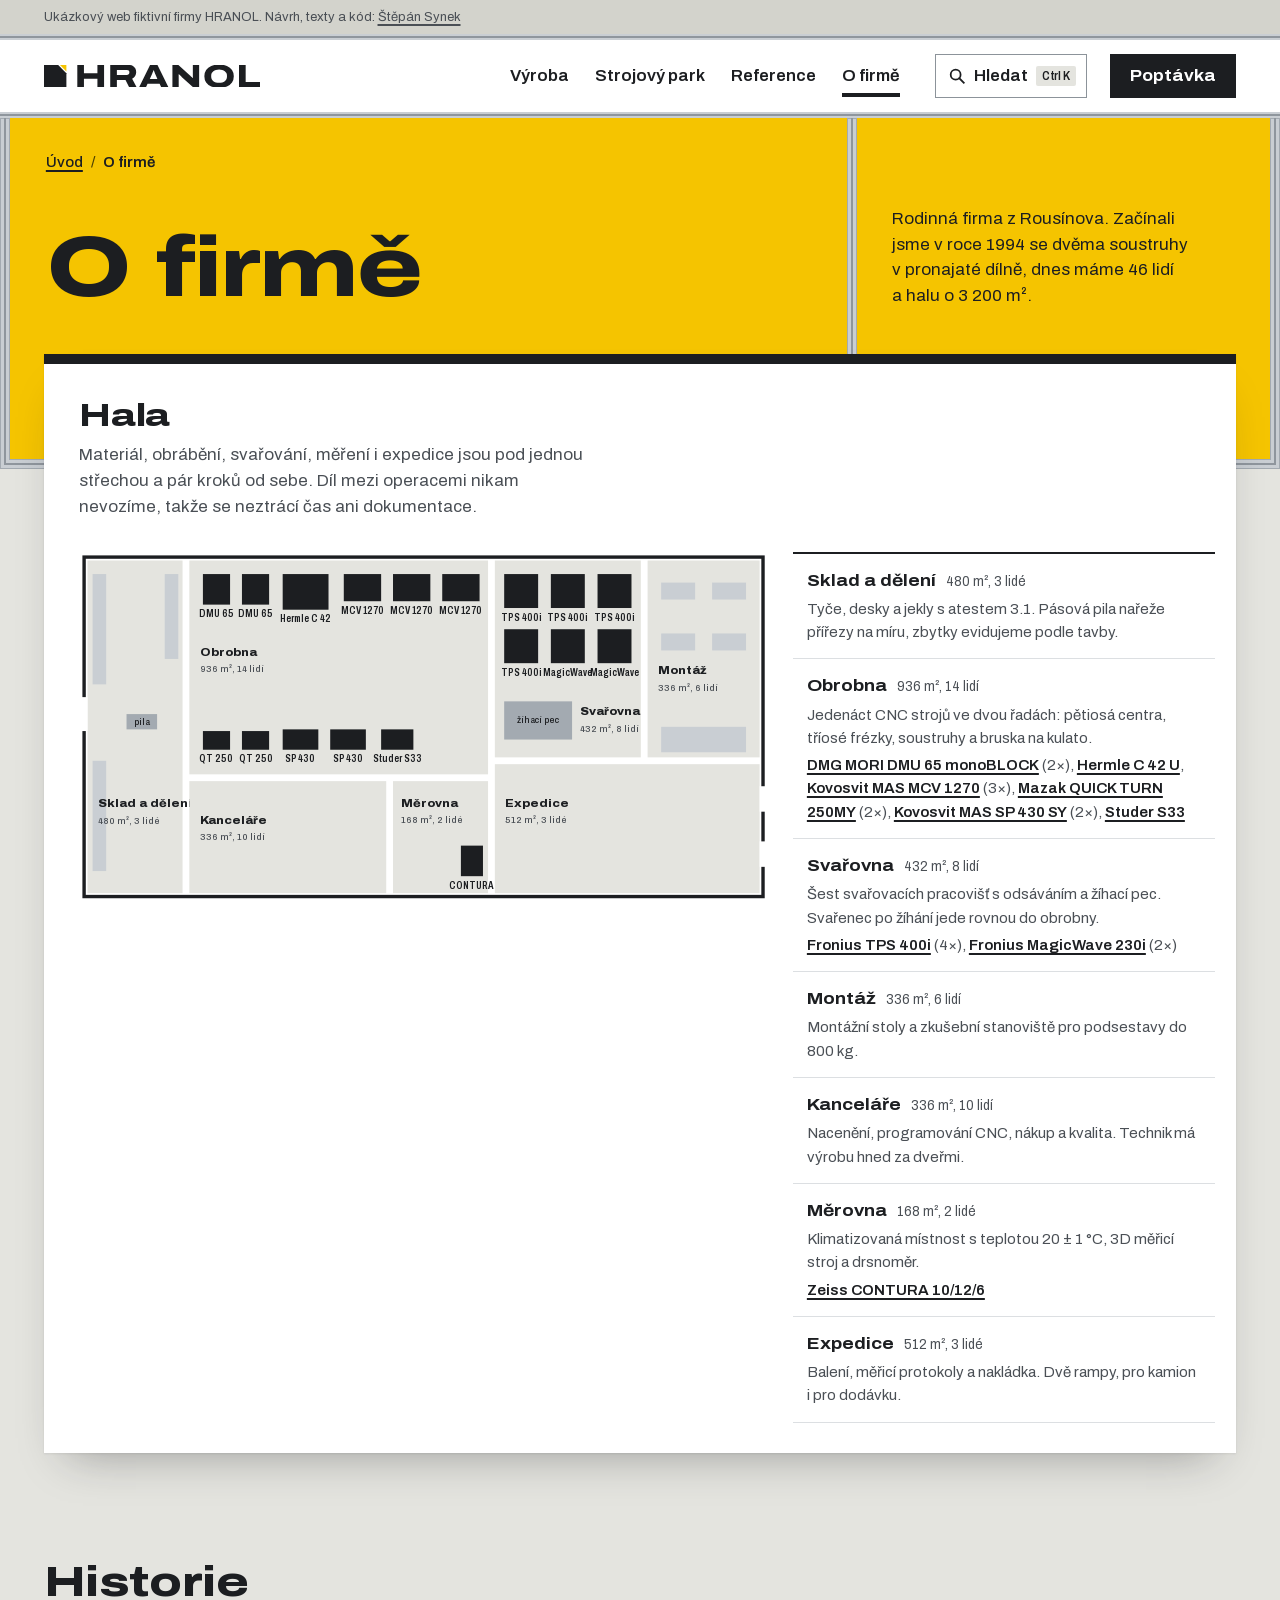
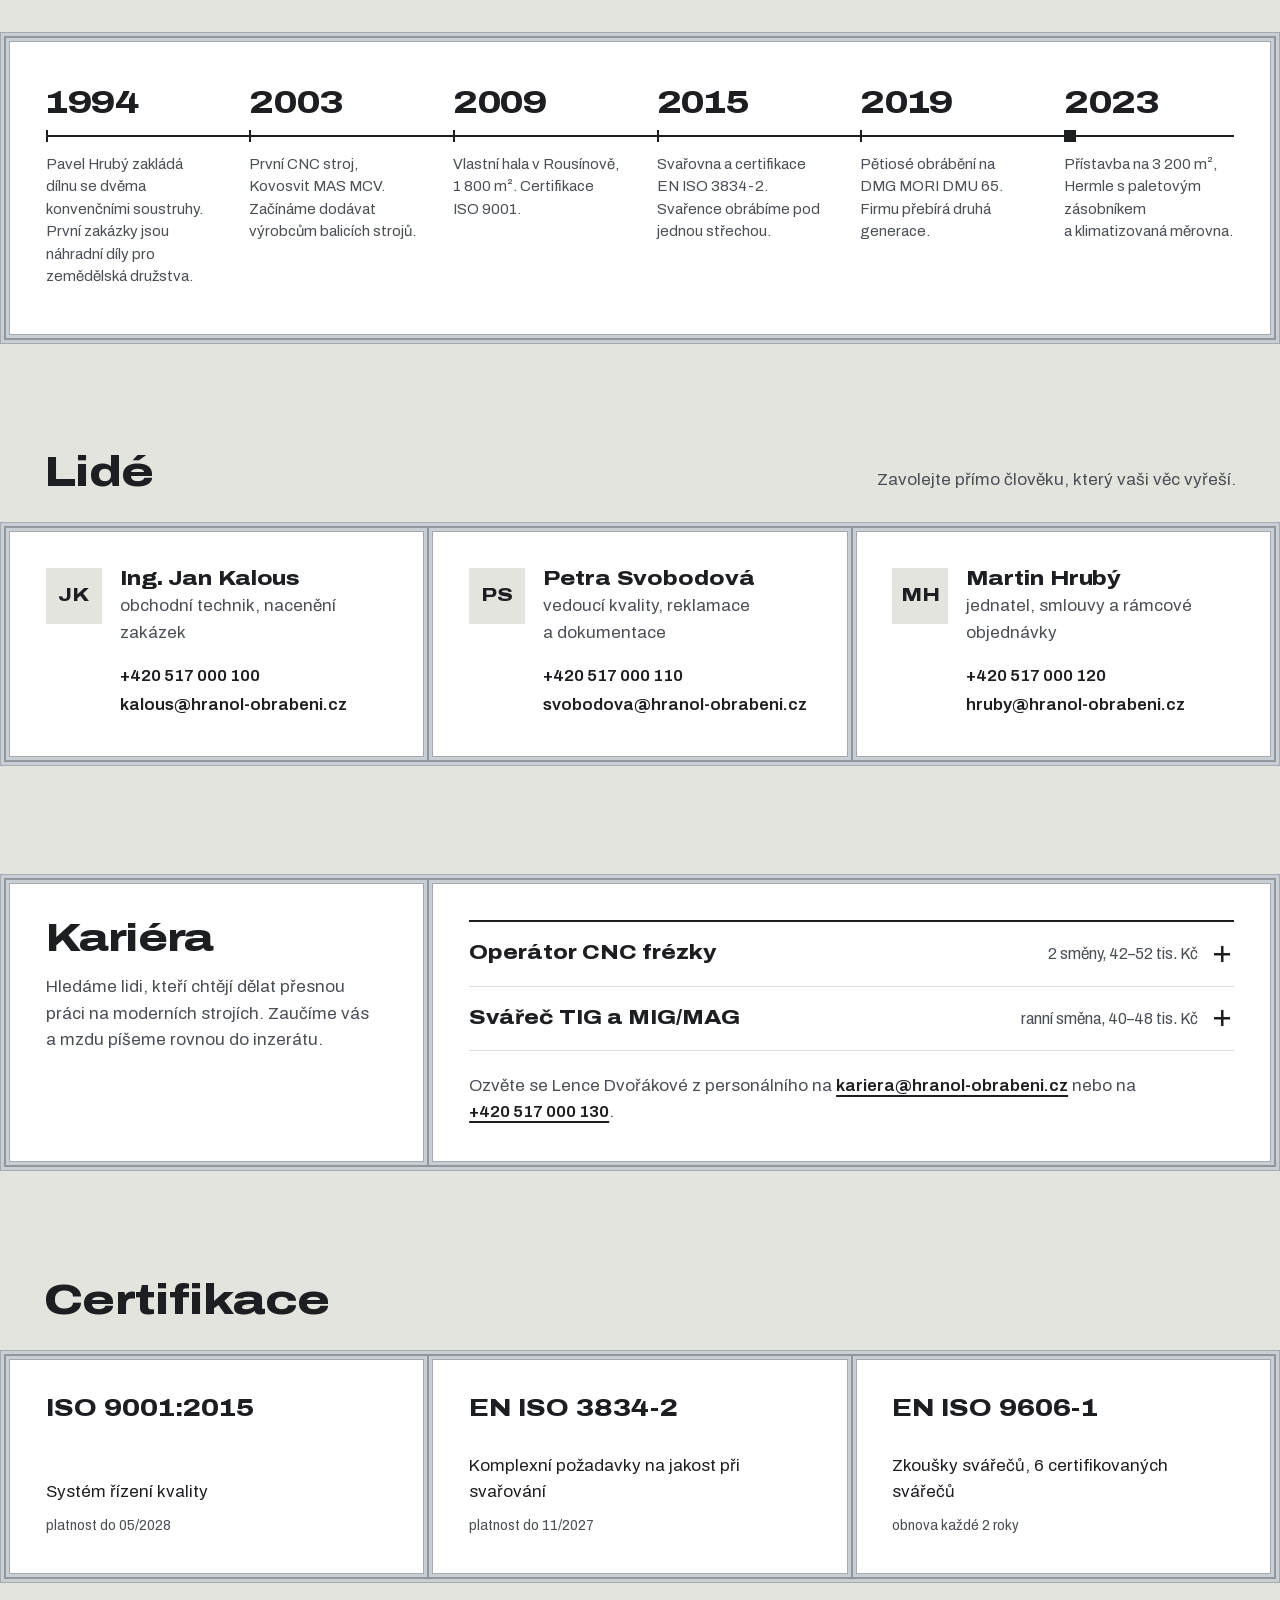
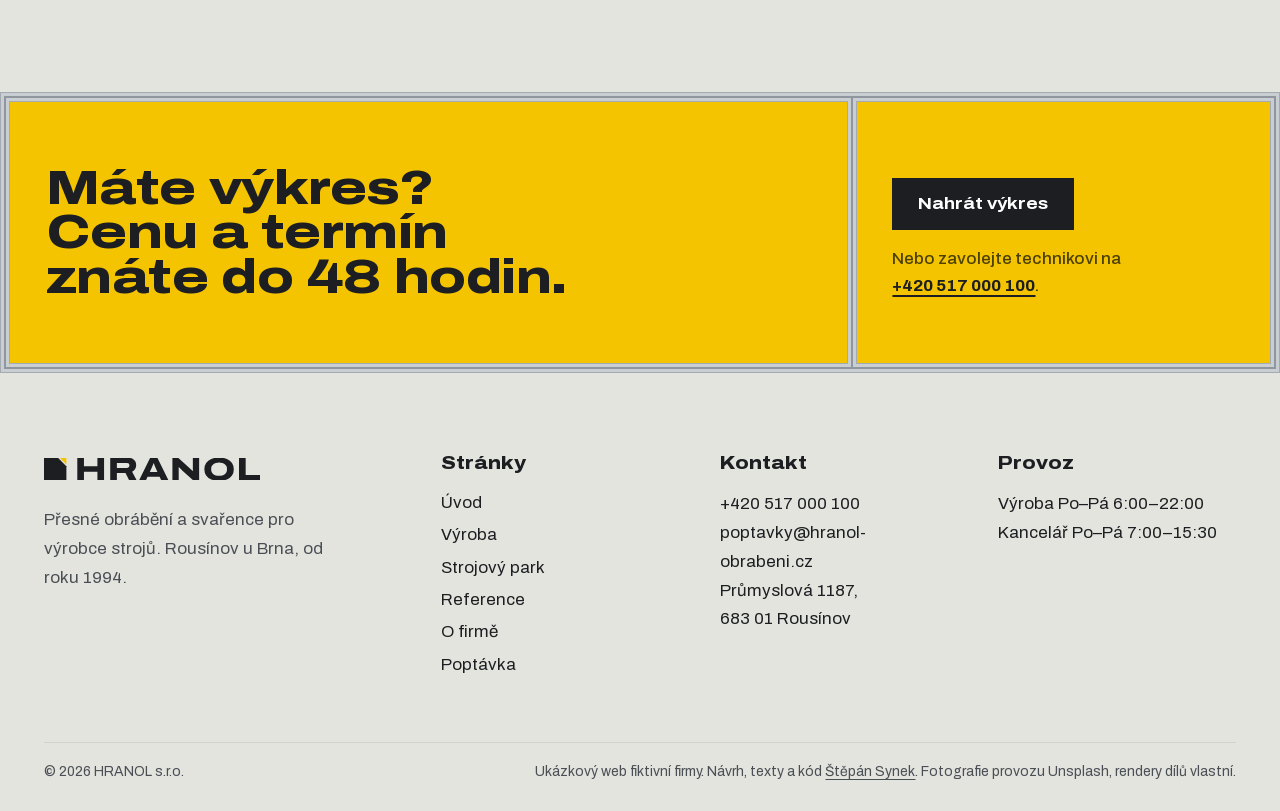
==== commit 97700fc7: "HRANOL: opravy po kontrole návrhu Drážka v hliníkových profilech, podstavce jako objem s horní desko" ====
--- a/o-firme.html
+++ b/o-firme.html
@@ -68,7 +68,7 @@
           <p>Materiál, obrábění, svařování, měření i&nbsp;expedice jsou pod jednou střechou a&nbsp;pár kroků od sebe. Díl mezi operacemi nikam nevozíme, takže se neztrácí čas ani dokumentace.</p>
         </div>
       </div>
-      <div class="hall" data-hall><div class="hall__plan"><svg class="hall__svg hall__svg--wide" viewBox="-6 -6 812 412" aria-hidden="true"><g class="hall__zone" data-zone="sklad"><rect class="hall__area" x="4" y="4" width="112" height="392"/><rect class="hall__fixture" x="50" y="185.0" width="36.0" height="18.0"/><text class="hall__fixture-label" x="68.0" y="194.0" text-anchor="middle" dominant-baseline="central" font-size="11.0">pila</text><rect class="hall__rack" x="10" y="20" width="16.0" height="130"/><rect class="hall__rack" x="10" y="240" width="16.0" height="130"/><rect class="hall__rack" x="95.0" y="20" width="16.0" height="100"/><text x="34.0" y="295.0" class="hall__name" font-size="11.5">Sklad a&nbsp;dělení</text><text x="34.0" y="310.3" class="hall__meta" font-size="9.0">480&nbsp;m², 3&nbsp;lidé</text></g><g class="hall__zone" data-zone="obrobna"><rect class="hall__area" x="124" y="4" width="352" height="252"/><a href="stroje.html#stroj-dmu65" tabindex="-1" class="hall__link"><title>DMU 65</title><rect class="hall__machine" x="140" y="20" width="32.0" height="36.0"/><text x="156.0" y="65.72" text-anchor="middle" font-size="7.199999999999999">DMU 65</text></a><a href="stroje.html#stroj-dmu65" tabindex="-1" class="hall__link"><title>DMU 65</title><rect class="hall__machine" x="186.0" y="20" width="32.0" height="36.0"/><text x="202.00000000000003" y="65.72" text-anchor="middle" font-size="7.199999999999999">DMU 65</text></a><a href="stroje.html#stroj-hermle" tabindex="-1" class="hall__link"><title>Hermle C 42</title><rect class="hall__machine" x="234.0" y="20" width="54.0" height="42.0"/><text x="261.0" y="71.72" text-anchor="middle" font-size="7.199999999999999">Hermle C 42</text></a><a href="stroje.html#stroj-mcv1270" tabindex="-1" class="hall__link"><title>MCV 1270</title><rect class="hall__machine" x="306.0" y="20" width="44.0" height="32.0"/><text x="328.00000000000006" y="61.72" text-anchor="middle" font-size="7.199999999999999">MCV 1270</text></a><a href="stroje.html#stroj-mcv1270" tabindex="-1" class="hall__link"><title>MCV 1270</title><rect class="hall__machine" x="364.0" y="20" width="44.0" height="32.0"/><text x="386.0" y="61.72" text-anchor="middle" font-size="7.199999999999999">MCV 1270</text></a><a href="stroje.html#stroj-mcv1270" tabindex="-1" class="hall__link"><title>MCV 1270</title><rect class="hall__machine" x="422.0" y="20" width="44.0" height="32.0"/><text x="444.00000000000006" y="61.72" text-anchor="middle" font-size="7.199999999999999">MCV 1270</text></a><a href="stroje.html#stroj-qt250" tabindex="-1" class="hall__link"><title>QT 250</title><rect class="hall__machine" x="140" y="205.0" width="32.0" height="22.0"/><text x="156.0" y="236.72" text-anchor="middle" font-size="7.199999999999999">QT 250</text></a><a href="stroje.html#stroj-qt250" tabindex="-1" class="hall__link"><title>QT 250</title><rect class="hall__machine" x="186.0" y="205.0" width="32.0" height="22.0"/><text x="202.00000000000003" y="236.72" text-anchor="middle" font-size="7.199999999999999">QT 250</text></a><a href="stroje.html#stroj-sp430" tabindex="-1" class="hall__link"><title>SP 430</title><rect class="hall__machine" x="234.0" y="203.0" width="42.0" height="24.0"/><text x="255.0" y="236.72" text-anchor="middle" font-size="7.199999999999999">SP 430</text></a><a href="stroje.html#stroj-sp430" tabindex="-1" class="hall__link"><title>SP 430</title><rect class="hall__machine" x="290" y="203.0" width="42.0" height="24.0"/><text x="311.0" y="236.72" text-anchor="middle" font-size="7.199999999999999">SP 430</text></a><a href="stroje.html#stroj-s33" tabindex="-1" class="hall__link"><title>Studer S33</title><rect class="hall__machine" x="350" y="203.0" width="38.0" height="24.0"/><text x="369.0" y="236.72" text-anchor="middle" font-size="7.199999999999999">Studer S33</text></a><text x="136.0" y="116.0" class="hall__name" font-size="11.5">Obrobna</text><text x="136.0" y="131.29999999999998" class="hall__meta" font-size="9.0">936&nbsp;m², 14&nbsp;lidí</text></g><g class="hall__zone" data-zone="svarovna"><rect class="hall__area" x="484" y="4" width="172" height="232"/><a href="stroje.html#stroj-tps400" tabindex="-1" class="hall__link"><title>TPS 400i</title><rect class="hall__machine" x="495.0" y="20" width="40" height="40"/><text x="515.0" y="69.72" text-anchor="middle" font-size="7.199999999999999">TPS 400i</text></a><a href="stroje.html#stroj-tps400" tabindex="-1" class="hall__link"><title>TPS 400i</title><rect class="hall__machine" x="550" y="20" width="40" height="40"/><text x="570.0" y="69.72" text-anchor="middle" font-size="7.199999999999999">TPS 400i</text></a><a href="stroje.html#stroj-tps400" tabindex="-1" class="hall__link"><title>TPS 400i</title><rect class="hall__machine" x="605.0" y="20" width="40" height="40"/><text x="625.0" y="69.72" text-anchor="middle" font-size="7.199999999999999">TPS 400i</text></a><a href="stroje.html#stroj-tps400" tabindex="-1" class="hall__link"><title>TPS 400i</title><rect class="hall__machine" x="495.0" y="85.0" width="40" height="40"/><text x="515.0" y="134.72" text-anchor="middle" font-size="7.199999999999999">TPS 400i</text></a><a href="stroje.html#stroj-magicwave" tabindex="-1" class="hall__link"><title>MagicWave</title><rect class="hall__machine" x="550" y="85.0" width="40" height="40"/><text x="570.0" y="134.72" text-anchor="middle" font-size="7.199999999999999">MagicWave</text></a><a href="stroje.html#stroj-magicwave" tabindex="-1" class="hall__link"><title>MagicWave</title><rect class="hall__machine" x="605.0" y="85.0" width="40" height="40"/><text x="625.0" y="134.72" text-anchor="middle" font-size="7.199999999999999">MagicWave</text></a><rect class="hall__fixture" x="495.0" y="170" width="80" height="45.0"/><text class="hall__fixture-label" x="535.0" y="192.5" text-anchor="middle" dominant-baseline="central" font-size="11.0">žíhací pec</text><text x="594.0" y="186.0" class="hall__name" font-size="11.5">Svařovna</text><text x="594.0" y="201.3" class="hall__meta" font-size="9.0">432&nbsp;m², 8&nbsp;lidí</text></g><g class="hall__zone" data-zone="montaz"><rect class="hall__area" x="664" y="4" width="132" height="232"/><rect class="hall__rack" x="680" y="30" width="40" height="20"/><rect class="hall__rack" x="740" y="30" width="40" height="20"/><rect class="hall__rack" x="680" y="90" width="40" height="20"/><rect class="hall__rack" x="740" y="90" width="40" height="20"/><rect class="hall__rack" x="680" y="200" width="100" height="30"/><text x="676.0" y="138.0" class="hall__name" font-size="11.5">Montáž</text><text x="676.0" y="153.3" class="hall__meta" font-size="9.0">336&nbsp;m², 6&nbsp;lidí</text></g><g class="hall__zone" data-zone="kancelare"><rect class="hall__area" x="124" y="264" width="232" height="132"/><text x="136.0" y="314.0" class="hall__name" font-size="11.5">Kanceláře</text><text x="136.0" y="329.3" class="hall__meta" font-size="9.0">336&nbsp;m², 10&nbsp;lidí</text></g><g class="hall__zone" data-zone="merovna"><rect class="hall__area" x="364" y="264" width="112" height="132"/><a href="stroje.html#stroj-contura" tabindex="-1" class="hall__link"><title>CONTURA</title><rect class="hall__machine" x="444.0" y="340" width="26.0" height="36.0"/><text x="456.99999999999994" y="385.72" text-anchor="middle" font-size="7.199999999999999">CONTURA</text></a><text x="374.0" y="294.0" class="hall__name" font-size="11.5">Měrovna</text><text x="374.0" y="309.3" class="hall__meta" font-size="9.0">168&nbsp;m², 2&nbsp;lidé</text></g><g class="hall__zone" data-zone="expedice"><rect class="hall__area" x="484" y="244" width="312" height="152"/><text x="496.0" y="294.0" class="hall__name" font-size="11.5">Expedice</text><text x="496.0" y="309.3" class="hall__meta" font-size="9.0">512&nbsp;m², 3&nbsp;lidé</text></g><rect class="hall__wall" x="0" y="0" width="800" height="400"/><rect class="hall__door" x="-4" y="165.0" width="8" height="40"/><rect class="hall__door" x="796" y="270" width="8" height="30"/><rect class="hall__door" x="796" y="335.0" width="8" height="30"/></svg><svg class="hall__svg hall__svg--tall" viewBox="-6 -6 412 812" aria-hidden="true"><g class="hall__zone" data-zone="sklad"><rect class="hall__area" x="4" y="4" width="392" height="112"/><rect class="hall__fixture" x="185.0" y="50" width="18.0" height="36.0"/><rect class="hall__rack" x="20" y="10" width="130" height="16.0"/><rect class="hall__rack" x="240" y="10" width="130" height="16.0"/><rect class="hall__rack" x="20" y="95.0" width="100" height="16.0"/><text x="220" y="64.0" class="hall__name" font-size="15.5">Sklad a&nbsp;dělení</text><text x="220" y="83.55000000000001" class="hall__meta" font-size="11.5">480&nbsp;m², 3&nbsp;lidé</text></g><g class="hall__zone" data-zone="obrobna"><rect class="hall__area" x="4" y="124" width="252" height="352"/><a href="stroje.html#stroj-dmu65" tabindex="-1" class="hall__link"><title>DMU 65</title><rect class="hall__machine" x="20" y="140" width="36.0" height="32.0"/></a><a href="stroje.html#stroj-dmu65" tabindex="-1" class="hall__link"><title>DMU 65</title><rect class="hall__machine" x="20" y="186.0" width="36.0" height="32.0"/></a><a href="stroje.html#stroj-hermle" tabindex="-1" class="hall__link"><title>Hermle C 42</title><rect class="hall__machine" x="20" y="234.0" width="42.0" height="54.0"/></a><a href="stroje.html#stroj-mcv1270" tabindex="-1" class="hall__link"><title>MCV 1270</title><rect class="hall__machine" x="20" y="306.0" width="32.0" height="44.0"/></a><a href="stroje.html#stroj-mcv1270" tabindex="-1" class="hall__link"><title>MCV 1270</title><rect class="hall__machine" x="20" y="364.0" width="32.0" height="44.0"/></a><a href="stroje.html#stroj-mcv1270" tabindex="-1" class="hall__link"><title>MCV 1270</title><rect class="hall__machine" x="20" y="422.0" width="32.0" height="44.0"/></a><a href="stroje.html#stroj-qt250" tabindex="-1" class="hall__link"><title>QT 250</title><rect class="hall__machine" x="205.0" y="140" width="22.0" height="32.0"/></a><a href="stroje.html#stroj-qt250" tabindex="-1" class="hall__link"><title>QT 250</title><rect class="hall__machine" x="205.0" y="186.0" width="22.0" height="32.0"/></a><a href="stroje.html#stroj-sp430" tabindex="-1" class="hall__link"><title>SP 430</title><rect class="hall__machine" x="203.0" y="234.0" width="24.0" height="42.0"/></a><a href="stroje.html#stroj-sp430" tabindex="-1" class="hall__link"><title>SP 430</title><rect class="hall__machine" x="203.0" y="290" width="24.0" height="42.0"/></a><a href="stroje.html#stroj-s33" tabindex="-1" class="hall__link"><title>Studer S33</title><rect class="hall__machine" x="203.0" y="350" width="24.0" height="38.0"/></a><text x="80" y="210" class="hall__name" font-size="15.5">Obrobna</text><text x="80" y="229.54999999999998" class="hall__meta" font-size="11.5">936&nbsp;m², 14&nbsp;lidí</text></g><g class="hall__zone" data-zone="svarovna"><rect class="hall__area" x="4" y="484" width="232" height="172"/><a href="stroje.html#stroj-tps400" tabindex="-1" class="hall__link"><title>TPS 400i</title><rect class="hall__machine" x="20" y="495.0" width="40" height="40"/></a><a href="stroje.html#stroj-tps400" tabindex="-1" class="hall__link"><title>TPS 400i</title><rect class="hall__machine" x="20" y="550" width="40" height="40"/></a><a href="stroje.html#stroj-tps400" tabindex="-1" class="hall__link"><title>TPS 400i</title><rect class="hall__machine" x="20" y="605.0" width="40" height="40"/></a><a href="stroje.html#stroj-tps400" tabindex="-1" class="hall__link"><title>TPS 400i</title><rect class="hall__machine" x="85.0" y="495.0" width="40" height="40"/></a><a href="stroje.html#stroj-magicwave" tabindex="-1" class="hall__link"><title>MagicWave</title><rect class="hall__machine" x="85.0" y="550" width="40" height="40"/></a><a href="stroje.html#stroj-magicwave" tabindex="-1" class="hall__link"><title>MagicWave</title><rect class="hall__machine" x="85.0" y="605.0" width="40" height="40"/></a><rect class="hall__fixture" x="170" y="495.0" width="45.0" height="80"/><text x="130" y="606.0" class="hall__name" font-size="15.5">Svařovna</text><text x="130" y="625.55" class="hall__meta" font-size="11.5">432&nbsp;m², 8&nbsp;lidí</text></g><g class="hall__zone" data-zone="montaz"><rect class="hall__area" x="4" y="664" width="232" height="132"/><rect class="hall__rack" x="30" y="680" width="20" height="40"/><rect class="hall__rack" x="30" y="740" width="20" height="40"/><rect class="hall__rack" x="90" y="680" width="20" height="40"/><rect class="hall__rack" x="90" y="740" width="20" height="40"/><rect class="hall__rack" x="200" y="680" width="30" height="100"/><text x="112.0" y="720" class="hall__name" font-size="15.5">Montáž</text><text x="112.0" y="739.55" class="hall__meta" font-size="11.5">336&nbsp;m², 6&nbsp;lidí</text></g><g class="hall__zone" data-zone="kancelare"><rect class="hall__area" x="264" y="124" width="132" height="232"/><text x="276.0" y="170" class="hall__name" font-size="15.5">Kanceláře</text><text x="276.0" y="189.54999999999998" class="hall__meta" font-size="11.5">336&nbsp;m², 10&nbsp;lidí</text></g><g class="hall__zone" data-zone="merovna"><rect class="hall__area" x="264" y="364" width="132" height="112"/><a href="stroje.html#stroj-contura" tabindex="-1" class="hall__link"><title>CONTURA</title><rect class="hall__machine" x="340" y="444.0" width="36.0" height="26.0"/></a><text x="276.0" y="396.0" class="hall__name" font-size="15.5">Měrovna</text><text x="276.0" y="415.55" class="hall__meta" font-size="11.5">168&nbsp;m², 2&nbsp;lidé</text></g><g class="hall__zone" data-zone="expedice"><rect class="hall__area" x="244" y="484" width="152" height="312"/><text x="260" y="550" class="hall__name" font-size="15.5">Expedice</text><text x="260" y="569.55" class="hall__meta" font-size="11.5">512&nbsp;m², 3&nbsp;lidé</text></g><rect class="hall__wall" x="0" y="0" width="400" height="800"/><rect class="hall__door" x="165.0" y="-4" width="40" height="8"/><rect class="hall__door" x="270" y="796" width="30" height="8"/><rect class="hall__door" x="335.0" y="796" width="30" height="8"/></svg></div><ul class="zones"><li data-zone="sklad"><h3>Sklad a&nbsp;dělení</h3><p class="zones__meta">480&nbsp;m², 3&nbsp;lidé</p><p>Tyče, desky a&nbsp;jekly s&nbsp;atestem 3.1. Pásová pila nařeže přířezy na míru, zbytky evidujeme podle tavby.</p></li><li data-zone="obrobna"><h3>Obrobna</h3><p class="zones__meta">936&nbsp;m², 14&nbsp;lidí</p><p>Jedenáct CNC strojů ve dvou řadách: pětiosá centra, tříosé frézky, soustruhy a&nbsp;bruska na kulato.</p><p class="zones__machines"><a href="stroje.html#stroj-dmu65">DMG MORI DMU 65&nbsp;monoBLOCK</a> (2×), <a href="stroje.html#stroj-hermle">Hermle C 42&nbsp;U</a>, <a href="stroje.html#stroj-mcv1270">Kovosvit MAS MCV 1270</a> (3×), <a href="stroje.html#stroj-qt250">Mazak QUICK TURN 250MY</a> (2×), <a href="stroje.html#stroj-sp430">Kovosvit MAS SP 430&nbsp;SY</a> (2×), <a href="stroje.html#stroj-s33">Studer S33</a></p></li><li data-zone="svarovna"><h3>Svařovna</h3><p class="zones__meta">432&nbsp;m², 8&nbsp;lidí</p><p>Šest svařovacích pracovišť s&nbsp;odsáváním a&nbsp;žíhací pec. Svařenec po žíhání jede rovnou do obrobny.</p><p class="zones__machines"><a href="stroje.html#stroj-tps400">Fronius TPS 400i</a> (4×), <a href="stroje.html#stroj-magicwave">Fronius MagicWave 230i</a> (2×)</p></li><li data-zone="montaz"><h3>Montáž</h3><p class="zones__meta">336&nbsp;m², 6&nbsp;lidí</p><p>Montážní stoly a&nbsp;zkušební stanoviště pro podsestavy do 800&nbsp;kg.</p></li><li data-zone="kancelare"><h3>Kanceláře</h3><p class="zones__meta">336&nbsp;m², 10&nbsp;lidí</p><p>Nacenění, programování CNC, nákup a&nbsp;kvalita. Technik má výrobu hned za dveřmi.</p></li><li data-zone="merovna"><h3>Měrovna</h3><p class="zones__meta">168&nbsp;m², 2&nbsp;lidé</p><p>Klimatizovaná místnost s&nbsp;teplotou 20&nbsp;±&nbsp;1&nbsp;°C, 3D měřicí stroj a&nbsp;drsnoměr.</p><p class="zones__machines"><a href="stroje.html#stroj-contura">Zeiss CONTURA 10/12/6</a></p></li><li data-zone="expedice"><h3>Expedice</h3><p class="zones__meta">512&nbsp;m², 3&nbsp;lidé</p><p>Balení, měřicí protokoly a&nbsp;nakládka. Dvě rampy, pro kamion i&nbsp;pro dodávku.</p></li></ul></div>
+      <div class="hall" data-hall><div class="hall__plan"><svg class="hall__svg hall__svg--wide" viewBox="-6 -6 812 412" aria-hidden="true"><g class="hall__zone" data-zone="sklad"><rect class="hall__area" x="4" y="4" width="112" height="392"/><rect class="hall__fixture" x="50" y="185.0" width="36.0" height="18.0"/><text class="hall__fixture-label" x="68.0" y="194.0" text-anchor="middle" dominant-baseline="central" font-size="11.0">pila</text><rect class="hall__rack" x="10" y="20" width="16.0" height="130"/><rect class="hall__rack" x="10" y="240" width="16.0" height="130"/><rect class="hall__rack" x="95.0" y="20" width="16.0" height="100"/><text x="16.0" y="295.0" class="hall__name" font-size="13.0">Sklad a&nbsp;dělení</text><text x="16.0" y="314.54999999999995" class="hall__meta" font-size="11.5">480&nbsp;m², 3&nbsp;lidé</text></g><g class="hall__zone" data-zone="obrobna"><rect class="hall__area" x="124" y="4" width="352" height="252"/><a href="stroje.html#stroj-dmu65" tabindex="-1" class="hall__link"><title>DMU 65</title><rect class="hall__machine" x="140" y="20" width="32.0" height="36.0"/><text class="hall__label" x="156.0" y="70.95" text-anchor="middle" font-size="13.0">DMU 65</text></a><a href="stroje.html#stroj-dmu65" tabindex="-1" class="hall__link"><title>DMU 65</title><rect class="hall__machine" x="186.0" y="20" width="32.0" height="36.0"/><text class="hall__label" x="202.00000000000003" y="70.95" text-anchor="middle" font-size="13.0">DMU 65</text></a><a href="stroje.html#stroj-hermle" tabindex="-1" class="hall__link"><title>Hermle C 42</title><rect class="hall__machine" x="234.0" y="20" width="54.0" height="42.0"/><text class="hall__label" x="261.0" y="76.95" text-anchor="middle" font-size="13.0">Hermle C 42</text></a><a href="stroje.html#stroj-mcv1270" tabindex="-1" class="hall__link"><title>MCV 1270</title><rect class="hall__machine" x="306.0" y="20" width="44.0" height="32.0"/><text class="hall__label" x="328.00000000000006" y="66.95" text-anchor="middle" font-size="13.0">MCV 1270</text></a><a href="stroje.html#stroj-mcv1270" tabindex="-1" class="hall__link"><title>MCV 1270</title><rect class="hall__machine" x="364.0" y="20" width="44.0" height="32.0"/><text class="hall__label" x="386.0" y="66.95" text-anchor="middle" font-size="13.0">MCV 1270</text></a><a href="stroje.html#stroj-mcv1270" tabindex="-1" class="hall__link"><title>MCV 1270</title><rect class="hall__machine" x="422.0" y="20" width="44.0" height="32.0"/><text class="hall__label" x="444.00000000000006" y="66.95" text-anchor="middle" font-size="13.0">MCV 1270</text></a><a href="stroje.html#stroj-qt250" tabindex="-1" class="hall__link"><title>QT 250</title><rect class="hall__machine" x="140" y="205.0" width="32.0" height="22.0"/><text class="hall__label" x="156.0" y="241.95" text-anchor="middle" font-size="13.0">QT 250</text></a><a href="stroje.html#stroj-qt250" tabindex="-1" class="hall__link"><title>QT 250</title><rect class="hall__machine" x="186.0" y="205.0" width="32.0" height="22.0"/><text class="hall__label" x="202.00000000000003" y="241.95" text-anchor="middle" font-size="13.0">QT 250</text></a><a href="stroje.html#stroj-sp430" tabindex="-1" class="hall__link"><title>SP 430</title><rect class="hall__machine" x="234.0" y="203.0" width="42.0" height="24.0"/><text class="hall__label" x="255.0" y="241.95" text-anchor="middle" font-size="13.0">SP 430</text></a><a href="stroje.html#stroj-sp430" tabindex="-1" class="hall__link"><title>SP 430</title><rect class="hall__machine" x="290" y="203.0" width="42.0" height="24.0"/><text class="hall__label" x="311.0" y="241.95" text-anchor="middle" font-size="13.0">SP 430</text></a><a href="stroje.html#stroj-s33" tabindex="-1" class="hall__link"><title>Studer S33</title><rect class="hall__machine" x="350" y="203.0" width="38.0" height="24.0"/><text class="hall__label" x="369.0" y="241.95" text-anchor="middle" font-size="13.0">Studer S33</text></a><text x="136.0" y="116.0" class="hall__name" font-size="13.0">Obrobna</text><text x="136.0" y="135.55" class="hall__meta" font-size="11.5">936&nbsp;m², 14&nbsp;lidí</text></g><g class="hall__zone" data-zone="svarovna"><rect class="hall__area" x="484" y="4" width="172" height="232"/><a href="stroje.html#stroj-tps400" tabindex="-1" class="hall__link"><title>TPS 400i</title><rect class="hall__machine" x="495.0" y="20" width="40" height="40"/><text class="hall__label" x="515.0" y="74.95" text-anchor="middle" font-size="13.0">TPS 400i</text></a><a href="stroje.html#stroj-tps400" tabindex="-1" class="hall__link"><title>TPS 400i</title><rect class="hall__machine" x="550" y="20" width="40" height="40"/><text class="hall__label" x="570.0" y="74.95" text-anchor="middle" font-size="13.0">TPS 400i</text></a><a href="stroje.html#stroj-tps400" tabindex="-1" class="hall__link"><title>TPS 400i</title><rect class="hall__machine" x="605.0" y="20" width="40" height="40"/><text class="hall__label" x="625.0" y="74.95" text-anchor="middle" font-size="13.0">TPS 400i</text></a><a href="stroje.html#stroj-tps400" tabindex="-1" class="hall__link"><title>TPS 400i</title><rect class="hall__machine" x="495.0" y="85.0" width="40" height="40"/><text class="hall__label" x="515.0" y="139.95" text-anchor="middle" font-size="13.0">TPS 400i</text></a><a href="stroje.html#stroj-magicwave" tabindex="-1" class="hall__link"><title>MagicWave</title><rect class="hall__machine" x="550" y="85.0" width="40" height="40"/><text class="hall__label" x="570.0" y="139.95" text-anchor="middle" font-size="13.0">MagicWave</text></a><a href="stroje.html#stroj-magicwave" tabindex="-1" class="hall__link"><title>MagicWave</title><rect class="hall__machine" x="605.0" y="85.0" width="40" height="40"/><text class="hall__label" x="625.0" y="139.95" text-anchor="middle" font-size="13.0">MagicWave</text></a><rect class="hall__fixture" x="495.0" y="170" width="80" height="45.0"/><text class="hall__fixture-label" x="535.0" y="192.5" text-anchor="middle" dominant-baseline="central" font-size="11.0">žíhací pec</text><text x="584.0" y="186.0" class="hall__name" font-size="13.0">Svařovna</text><text x="584.0" y="205.55" class="hall__meta" font-size="11.5">432&nbsp;m², 8&nbsp;lidí</text></g><g class="hall__zone" data-zone="montaz"><rect class="hall__area" x="664" y="4" width="132" height="232"/><rect class="hall__rack" x="680" y="30" width="40" height="20"/><rect class="hall__rack" x="740" y="30" width="40" height="20"/><rect class="hall__rack" x="680" y="90" width="40" height="20"/><rect class="hall__rack" x="740" y="90" width="40" height="20"/><rect class="hall__rack" x="680" y="200" width="100" height="30"/><text x="676.0" y="138.0" class="hall__name" font-size="13.0">Montáž</text><text x="676.0" y="157.55" class="hall__meta" font-size="11.5">336&nbsp;m², 6&nbsp;lidí</text></g><g class="hall__zone" data-zone="kancelare"><rect class="hall__area" x="124" y="264" width="232" height="132"/><text x="136.0" y="314.0" class="hall__name" font-size="13.0">Kanceláře</text><text x="136.0" y="333.54999999999995" class="hall__meta" font-size="11.5">336&nbsp;m², 10&nbsp;lidí</text></g><g class="hall__zone" data-zone="merovna"><rect class="hall__area" x="364" y="264" width="112" height="132"/><a href="stroje.html#stroj-contura" tabindex="-1" class="hall__link"><title>CONTURA</title><rect class="hall__machine" x="444.0" y="340" width="26.0" height="36.0"/><text class="hall__label" x="456.99999999999994" y="390.95" text-anchor="middle" font-size="13.0">CONTURA</text></a><text x="374.0" y="294.0" class="hall__name" font-size="13.0">Měrovna</text><text x="374.0" y="313.54999999999995" class="hall__meta" font-size="11.5">168&nbsp;m², 2&nbsp;lidé</text></g><g class="hall__zone" data-zone="expedice"><rect class="hall__area" x="484" y="244" width="312" height="152"/><text x="496.0" y="294.0" class="hall__name" font-size="13.0">Expedice</text><text x="496.0" y="313.54999999999995" class="hall__meta" font-size="11.5">512&nbsp;m², 3&nbsp;lidé</text></g><rect class="hall__wall" x="0" y="0" width="800" height="400"/><rect class="hall__door" x="-4" y="165.0" width="8" height="40"/><rect class="hall__door" x="796" y="270" width="8" height="30"/><rect class="hall__door" x="796" y="335.0" width="8" height="30"/></svg><svg class="hall__svg hall__svg--tall" viewBox="-6 -6 412 812" aria-hidden="true"><g class="hall__zone" data-zone="sklad"><rect class="hall__area" x="4" y="4" width="392" height="112"/><rect class="hall__fixture" x="185.0" y="50" width="18.0" height="36.0"/><rect class="hall__rack" x="20" y="10" width="130" height="16.0"/><rect class="hall__rack" x="240" y="10" width="130" height="16.0"/><rect class="hall__rack" x="20" y="95.0" width="100" height="16.0"/><text x="220" y="64.0" class="hall__name" font-size="16.0">Sklad a&nbsp;dělení</text><text x="220" y="86.1" class="hall__meta" font-size="13.0">480&nbsp;m², 3&nbsp;lidé</text></g><g class="hall__zone" data-zone="obrobna"><rect class="hall__area" x="4" y="124" width="252" height="352"/><a href="stroje.html#stroj-dmu65" tabindex="-1" class="hall__link"><title>DMU 65</title><rect class="hall__machine" x="20" y="140" width="36.0" height="32.0"/></a><a href="stroje.html#stroj-dmu65" tabindex="-1" class="hall__link"><title>DMU 65</title><rect class="hall__machine" x="20" y="186.0" width="36.0" height="32.0"/></a><a href="stroje.html#stroj-hermle" tabindex="-1" class="hall__link"><title>Hermle C 42</title><rect class="hall__machine" x="20" y="234.0" width="42.0" height="54.0"/></a><a href="stroje.html#stroj-mcv1270" tabindex="-1" class="hall__link"><title>MCV 1270</title><rect class="hall__machine" x="20" y="306.0" width="32.0" height="44.0"/></a><a href="stroje.html#stroj-mcv1270" tabindex="-1" class="hall__link"><title>MCV 1270</title><rect class="hall__machine" x="20" y="364.0" width="32.0" height="44.0"/></a><a href="stroje.html#stroj-mcv1270" tabindex="-1" class="hall__link"><title>MCV 1270</title><rect class="hall__machine" x="20" y="422.0" width="32.0" height="44.0"/></a><a href="stroje.html#stroj-qt250" tabindex="-1" class="hall__link"><title>QT 250</title><rect class="hall__machine" x="205.0" y="140" width="22.0" height="32.0"/></a><a href="stroje.html#stroj-qt250" tabindex="-1" class="hall__link"><title>QT 250</title><rect class="hall__machine" x="205.0" y="186.0" width="22.0" height="32.0"/></a><a href="stroje.html#stroj-sp430" tabindex="-1" class="hall__link"><title>SP 430</title><rect class="hall__machine" x="203.0" y="234.0" width="24.0" height="42.0"/></a><a href="stroje.html#stroj-sp430" tabindex="-1" class="hall__link"><title>SP 430</title><rect class="hall__machine" x="203.0" y="290" width="24.0" height="42.0"/></a><a href="stroje.html#stroj-s33" tabindex="-1" class="hall__link"><title>Studer S33</title><rect class="hall__machine" x="203.0" y="350" width="24.0" height="38.0"/></a><text x="80" y="210" class="hall__name" font-size="16.0">Obrobna</text><text x="80" y="232.10000000000002" class="hall__meta" font-size="13.0">936&nbsp;m², 14&nbsp;lidí</text></g><g class="hall__zone" data-zone="svarovna"><rect class="hall__area" x="4" y="484" width="232" height="172"/><a href="stroje.html#stroj-tps400" tabindex="-1" class="hall__link"><title>TPS 400i</title><rect class="hall__machine" x="20" y="495.0" width="40" height="40"/></a><a href="stroje.html#stroj-tps400" tabindex="-1" class="hall__link"><title>TPS 400i</title><rect class="hall__machine" x="20" y="550" width="40" height="40"/></a><a href="stroje.html#stroj-tps400" tabindex="-1" class="hall__link"><title>TPS 400i</title><rect class="hall__machine" x="20" y="605.0" width="40" height="40"/></a><a href="stroje.html#stroj-tps400" tabindex="-1" class="hall__link"><title>TPS 400i</title><rect class="hall__machine" x="85.0" y="495.0" width="40" height="40"/></a><a href="stroje.html#stroj-magicwave" tabindex="-1" class="hall__link"><title>MagicWave</title><rect class="hall__machine" x="85.0" y="550" width="40" height="40"/></a><a href="stroje.html#stroj-magicwave" tabindex="-1" class="hall__link"><title>MagicWave</title><rect class="hall__machine" x="85.0" y="605.0" width="40" height="40"/></a><rect class="hall__fixture" x="170" y="495.0" width="45.0" height="80"/><text x="130" y="606.0" class="hall__name" font-size="16.0">Svařovna</text><text x="130" y="628.1" class="hall__meta" font-size="13.0">432&nbsp;m², 8&nbsp;lidí</text></g><g class="hall__zone" data-zone="montaz"><rect class="hall__area" x="4" y="664" width="232" height="132"/><rect class="hall__rack" x="30" y="680" width="20" height="40"/><rect class="hall__rack" x="30" y="740" width="20" height="40"/><rect class="hall__rack" x="90" y="680" width="20" height="40"/><rect class="hall__rack" x="90" y="740" width="20" height="40"/><rect class="hall__rack" x="200" y="680" width="30" height="100"/><text x="112.0" y="720" class="hall__name" font-size="16.0">Montáž</text><text x="112.0" y="742.0999999999999" class="hall__meta" font-size="13.0">336&nbsp;m², 6&nbsp;lidí</text></g><g class="hall__zone" data-zone="kancelare"><rect class="hall__area" x="264" y="124" width="132" height="232"/><text x="276.0" y="170" class="hall__name" font-size="16.0">Kanceláře</text><text x="276.0" y="192.10000000000002" class="hall__meta" font-size="13.0">336&nbsp;m², 10&nbsp;lidí</text></g><g class="hall__zone" data-zone="merovna"><rect class="hall__area" x="264" y="364" width="132" height="112"/><a href="stroje.html#stroj-contura" tabindex="-1" class="hall__link"><title>CONTURA</title><rect class="hall__machine" x="340" y="444.0" width="36.0" height="26.0"/></a><text x="276.0" y="396.0" class="hall__name" font-size="16.0">Měrovna</text><text x="276.0" y="418.1" class="hall__meta" font-size="13.0">168&nbsp;m², 2&nbsp;lidé</text></g><g class="hall__zone" data-zone="expedice"><rect class="hall__area" x="244" y="484" width="152" height="312"/><text x="260" y="550" class="hall__name" font-size="16.0">Expedice</text><text x="260" y="572.1" class="hall__meta" font-size="13.0">512&nbsp;m², 3&nbsp;lidé</text></g><rect class="hall__wall" x="0" y="0" width="400" height="800"/><rect class="hall__door" x="165.0" y="-4" width="40" height="8"/><rect class="hall__door" x="270" y="796" width="30" height="8"/><rect class="hall__door" x="335.0" y="796" width="30" height="8"/></svg></div><ul class="zones"><li data-zone="sklad"><h3>Sklad a&nbsp;dělení</h3><p class="zones__meta">480&nbsp;m², 3&nbsp;lidé</p><p>Tyče, desky a&nbsp;jekly s&nbsp;atestem 3.1. Pásová pila nařeže přířezy na míru, zbytky evidujeme podle tavby.</p></li><li data-zone="obrobna"><h3>Obrobna</h3><p class="zones__meta">936&nbsp;m², 14&nbsp;lidí</p><p>Jedenáct CNC strojů ve dvou řadách: pětiosá centra, tříosé frézky, soustruhy a&nbsp;bruska na kulato.</p><p class="zones__machines"><a href="stroje.html#stroj-dmu65">DMG MORI DMU 65&nbsp;monoBLOCK</a> (2×), <a href="stroje.html#stroj-hermle">Hermle C 42&nbsp;U</a>, <a href="stroje.html#stroj-mcv1270">Kovosvit MAS MCV 1270</a> (3×), <a href="stroje.html#stroj-qt250">Mazak QUICK TURN 250MY</a> (2×), <a href="stroje.html#stroj-sp430">Kovosvit MAS SP 430&nbsp;SY</a> (2×), <a href="stroje.html#stroj-s33">Studer S33</a></p></li><li data-zone="svarovna"><h3>Svařovna</h3><p class="zones__meta">432&nbsp;m², 8&nbsp;lidí</p><p>Šest svařovacích pracovišť s&nbsp;odsáváním a&nbsp;žíhací pec. Svařenec po žíhání jede rovnou do obrobny.</p><p class="zones__machines"><a href="stroje.html#stroj-tps400">Fronius TPS 400i</a> (4×), <a href="stroje.html#stroj-magicwave">Fronius MagicWave 230i</a> (2×)</p></li><li data-zone="montaz"><h3>Montáž</h3><p class="zones__meta">336&nbsp;m², 6&nbsp;lidí</p><p>Montážní stoly a&nbsp;zkušební stanoviště pro podsestavy do 800&nbsp;kg.</p></li><li data-zone="kancelare"><h3>Kanceláře</h3><p class="zones__meta">336&nbsp;m², 10&nbsp;lidí</p><p>Nacenění, programování CNC, nákup a&nbsp;kvalita. Technik má výrobu hned za dveřmi.</p></li><li data-zone="merovna"><h3>Měrovna</h3><p class="zones__meta">168&nbsp;m², 2&nbsp;lidé</p><p>Klimatizovaná místnost s&nbsp;teplotou 20&nbsp;±&nbsp;1&nbsp;°C, 3D měřicí stroj a&nbsp;drsnoměr.</p><p class="zones__machines"><a href="stroje.html#stroj-contura">Zeiss CONTURA 10/12/6</a></p></li><li data-zone="expedice"><h3>Expedice</h3><p class="zones__meta">512&nbsp;m², 3&nbsp;lidé</p><p>Balení, měřicí protokoly a&nbsp;nakládka. Dvě rampy, pro kamion i&nbsp;pro dodávku.</p></li></ul></div>
     </div>
   </div>
 </section>
@@ -76,14 +76,16 @@
 <section class="sec" id="historie" aria-labelledby="h-title">
   <div class="stand">
     <div class="sec__head"><h2 class="sec__title" id="h-title">Historie</h2></div>
-    <ol class="wall wall--white wall--6 timeline">
-      <li class="panel"><p class="timeline__year">1994</p><p>Pavel Hrubý zakládá dílnu se dvěma konvenčními soustruhy. První zakázky jsou náhradní díly pro zemědělská družstva.</p></li>
-      <li class="panel"><p class="timeline__year">2003</p><p>První CNC stroj, Kovosvit MAS MCV. Začínáme dodávat výrobcům balicích strojů.</p></li>
-      <li class="panel"><p class="timeline__year">2009</p><p>Vlastní hala v&nbsp;Rousínově, 1&nbsp;800&nbsp;m². Certifikace ISO&nbsp;9001.</p></li>
-      <li class="panel"><p class="timeline__year">2015</p><p>Svařovna a&nbsp;certifikace EN&nbsp;ISO&nbsp;3834-2. Svařence obrábíme pod jednou střechou.</p></li>
-      <li class="panel"><p class="timeline__year">2019</p><p>Pětiosé obrábění na DMG MORI DMU 65. Firmu přebírá druhá generace.</p></li>
-      <li class="panel"><p class="timeline__year">2023</p><p>Přístavba na 3&nbsp;200&nbsp;m², Hermle s&nbsp;paletovým zásobníkem a&nbsp;klimatizovaná měrovna.</p></li>
-    </ol>
+    <div class="wall wall--white">
+      <ol class="panel panel--3 seq seq--6 timeline">
+        <li><h3><span class="seq__mark">1994</span></h3><p>Pavel Hrubý zakládá dílnu se dvěma konvenčními soustruhy. První zakázky jsou náhradní díly pro zemědělská družstva.</p></li>
+        <li><h3><span class="seq__mark">2003</span></h3><p>První CNC stroj, Kovosvit MAS MCV. Začínáme dodávat výrobcům balicích strojů.</p></li>
+        <li><h3><span class="seq__mark">2009</span></h3><p>Vlastní hala v&nbsp;Rousínově, 1&nbsp;800&nbsp;m². Certifikace ISO&nbsp;9001.</p></li>
+        <li><h3><span class="seq__mark">2015</span></h3><p>Svařovna a&nbsp;certifikace EN&nbsp;ISO&nbsp;3834-2. Svařence obrábíme pod jednou střechou.</p></li>
+        <li><h3><span class="seq__mark">2019</span></h3><p>Pětiosé obrábění na DMG MORI DMU 65. Firmu přebírá druhá generace.</p></li>
+        <li><h3><span class="seq__mark">2023</span></h3><p>Přístavba na 3&nbsp;200&nbsp;m², Hermle s&nbsp;paletovým zásobníkem a&nbsp;klimatizovaná měrovna.</p></li>
+      </ol>
+    </div>
   </div>
 </section>
 
--- a/assets/styles.css
+++ b/assets/styles.css
@@ -37,11 +37,13 @@
   --white: #fff;
   --alu: #c9ced3;           /* hliníkové sloupky a lišty */
   --alu-lo: #a3aab1;
+  --groove: #8f969d;        /* drážka v hliníkovém profilu */
   --line: #dcdfe2;          /* tenké linky na bílé */
   --line-strong: #8c939a;   /* okraje polí, 3:1 vůči bílé */
   --error: #b42318;
 
   --post: 10px;
+  --plinth-top: 26px;       /* hloubka horní desky podstavce v pohledu */
   --gut: clamp(16px, 3.4vw, 48px);
   --pad: clamp(20px, 2.8vw, 44px);
   --stand-max: 1680px;
@@ -157,12 +159,20 @@
   background: var(--wall);
   box-shadow: 0 0 0 1px var(--alu-lo);
 }
+/* Drážka profilu: každý panel nakreslí obrys uprostřed sloupků a lišt kolem sebe, u sousedů se čáry kryjí. */
+.panel::before {
+  content: "";
+  position: absolute;
+  inset: calc(var(--post) / -2 - 1px);
+  border: 2px solid var(--groove);
+  pointer-events: none;
+}
 .wall--white .panel { background: var(--white); }
 .wall .panel--yellow { background: var(--wall); }
 .panel--2 { grid-column: span 2; }
 .panel--3 { grid-column: 1 / -1; }
-.panel--media { padding: 0; overflow: hidden; background: var(--ink); }
-.panel--media img { width: 100%; height: 100%; object-fit: cover; }
+.panel--media { padding: 0; background: var(--ink); }
+.panel--media img { position: absolute; inset: 0; width: 100%; height: 100%; object-fit: cover; }
 
 .letter {
   font-weight: 800;
@@ -176,12 +186,38 @@
 
 /* Exponát: díl nad bílým podstavcem se štítkem */
 .exhibit { position: relative; margin: 0; }
+/* Podstavec: horní deska (vidíme ji mírně shora) a čelo se štítkem. Díl stojí na zadní hraně desky. */
 .plinth {
   position: relative;
+  z-index: 2;
+  margin-top: var(--plinth-top);
   background: var(--white);
-  border-top: 8px solid var(--alu);
-  padding: 20px 22px 22px;
+  padding: 18px 22px 22px;
   box-shadow: var(--shadow-wall);
+}
+.plinth::before {
+  content: "";
+  position: absolute;
+  left: 0; right: 0; bottom: 100%;
+  height: var(--plinth-top);
+  background:
+    radial-gradient(38% 60% at 50% 12%, rgb(64 50 0 / 0.3), rgb(64 50 0 / 0.08) 60%, transparent 78%),
+    linear-gradient(#f2f2ee, #e5e5e0);
+  box-shadow: inset 0 -2px 0 var(--alu-lo);
+  clip-path: polygon(4% 0, 96% 0, 100% 100%, 0 100%);
+}
+.plinth__line { margin-top: 6px; font-size: 0.9375rem; color: var(--ink-2); font-stretch: 87%; font-variant-numeric: tabular-nums; }
+.plinth--wide { justify-self: center; width: min(80%, 620px); }
+.exhibit__img--on-plinth {
+  --w: min(100%, 860px);
+  --foot: 0.2;
+  position: relative;
+  z-index: 1;
+  width: var(--w);
+  justify-self: center;
+  align-self: end;
+  margin-bottom: calc(var(--w) * -0.75 * var(--foot) - 8px - var(--plinth-top));
+  pointer-events: none;
 }
 .plinth__name { font-weight: 700; font-stretch: 112%; font-size: 1.1875rem; line-height: 1.2; }
 .plinth__no { white-space: nowrap; }
@@ -228,8 +264,11 @@
   position: sticky;
   top: 0;
   z-index: 40;
-  background: var(--white);
-  border-block: 6px solid var(--alu);
+  padding-block: 6px;
+  background:
+    linear-gradient(var(--alu) 0 2px, var(--groove) 2px 4px, var(--alu) 4px 6px, transparent 6px calc(100% - 6px),
+      var(--alu) calc(100% - 6px) calc(100% - 4px), var(--groove) calc(100% - 4px) calc(100% - 2px), var(--alu) calc(100% - 2px)),
+    var(--white);
   transition: box-shadow 0.3s var(--ease);
   view-transition-name: fascia;
 }
@@ -406,17 +445,10 @@
 }
 .exhibit__stage {
   position: relative;
+  z-index: 1;
   aspect-ratio: 1.22;
+  margin-bottom: calc(-8% - var(--plinth-top));
   background: center / 100% 100% no-repeat;
-}
-/* Měkký stín dílu na desce podstavce */
-.exhibit__stage::after {
-  content: "";
-  position: absolute;
-  left: 20%; right: 20%; bottom: 7%;
-  height: 13%;
-  background: radial-gradient(closest-side, rgb(64 50 0 / 0.36), rgb(64 50 0 / 0.12) 55%, transparent);
-  pointer-events: none;
 }
 .exhibit__canvas {
   position: absolute;
@@ -431,17 +463,8 @@
 .exhibit__canvas:active { cursor: grabbing; }
 .stage--fallback .exhibit__canvas { display: none; }
 .is-ready .exhibit__canvas { opacity: 1; }
-.exhibit__hint {
-  position: absolute;
-  left: 0; right: 0; bottom: 6px;
-  text-align: center;
-  font-size: 0.8125rem;
-  font-weight: 600;
-  color: var(--wall-ink-2);
-  pointer-events: none;
-  transition: opacity 0.4s var(--ease);
-}
-.stage--fallback .exhibit__hint, .is-turned .exhibit__hint { opacity: 0; }
+.plinth__hint { margin-top: 14px; font-size: 0.8125rem; font-weight: 600; color: var(--ink-2); }
+.exhibit:has(.stage--fallback) .plinth__hint { display: none; }
 .hero__exhibit .plinth { min-height: calc(var(--sink) + 92px); }
 
 .hero__desk {
@@ -571,10 +594,9 @@
   position: absolute;
   inset: 0;
   opacity: 0;
-  transform: scale(1.04);
-  transition: opacity 0.5s var(--ease), transform 0.9s var(--ease);
-}
-.techlist__media img.is-active { opacity: 1; transform: none; }
+  transition: opacity 0.5s var(--ease);
+}
+.techlist__media img.is-active { opacity: 1; }
 
 /* ---------------------------------------------------------------- úvod: kapacita */
 
@@ -665,29 +687,40 @@
   place-items: center;
   padding: clamp(16px, 2vw, 32px);
 }
-.feat__exhibit { grid-template-rows: 1fr auto; padding-bottom: 0; }
-.feat__exhibit .exhibit__img, .case__exhibit img { width: min(100%, 860px); }
-.feat__exhibit .plinth {
-  justify-self: end;
-  width: min(100%, 420px);
-  margin: -24px 0 calc(-1 * var(--post) - 28px);
-  z-index: 2;
-}
-
-/* ---------------------------------------------------------------- úvod: postup */
-
-.proc .panel { display: flex; flex-direction: column; gap: 12px; min-height: 250px; }
-.proc h3 { font-weight: 700; font-stretch: 112%; font-size: 1.1875rem; line-height: 1.25; }
-.proc__when {
-  display: block;
-  padding-bottom: clamp(32px, 4vw, 56px);
-  font-weight: 800;
-  font-stretch: 125%;
-  font-size: var(--fs-panel);
-  line-height: 1;
-  letter-spacing: -0.01em;
-}
-.proc .panel p { color: var(--ink-2); }
+.feat__exhibit, .case__exhibit { grid-template-rows: 1fr auto; align-content: end; }
+.feat__exhibit { padding-bottom: 0; }
+.feat__exhibit .plinth { margin-bottom: calc(-1 * var(--post) - 28px); }
+.case__exhibit { padding-bottom: 0; }
+.case__exhibit .plinth { margin-bottom: 0; box-shadow: 0 -1px 0 rgb(64 50 0 / 0.06), 0 -12px 28px -18px rgb(64 50 0 / 0.4); }
+#ref-ramy .exhibit__img--on-plinth { --foot: 0.18; }
+#ref-chapadla .exhibit__img--on-plinth { --foot: 0; }
+#ref-hydraulika .exhibit__img--on-plinth { --foot: 0.25; }
+
+/* ---------------------------------------------------------------- řada s datem: postup a historie */
+
+.seq {
+  --n: 4;
+  --mark: var(--fs-panel);
+  --gap: clamp(20px, 2.6vw, 40px);
+  display: grid;
+  grid-template-columns: repeat(var(--n), minmax(0, 1fr));
+  gap: 40px var(--gap);
+  padding-block: clamp(32px, 3.6vw, 52px);
+}
+.seq--6 { --n: 6; }
+.seq li { position: relative; display: flex; flex-direction: column; gap: 10px; }
+.seq h3 { display: flex; flex-direction: column; gap: 34px; font-weight: 700; font-stretch: 112%; font-size: 1.1875rem; line-height: 1.25; }
+.seq__mark { font-weight: 800; font-stretch: 125%; font-size: var(--mark); line-height: 1; letter-spacing: -0.01em; white-space: nowrap; }
+/* Osa: souvislá čára přes celou řadu, u každé položky ryska */
+.seq li::after { content: ""; position: absolute; left: 0; right: calc(-1 * var(--gap)); top: calc(var(--mark) + 16px); height: 2px; background: var(--ink); }
+.seq li:last-child::after { right: 0; }
+.seq li::before { content: ""; position: absolute; left: 0; top: calc(var(--mark) + 11px); width: 2px; height: 12px; background: var(--ink); }
+.seq p { color: var(--ink-2); max-width: 34ch; }
+.timeline { --mark: clamp(1.75rem, 2.4vw, 2.5rem); }
+.timeline h3 { margin-bottom: 24px; }
+.timeline p { font-size: 0.9375rem; line-height: 1.5; }
+/* Poslední rok je dnešek: místo rysky plný čtverec na konci osy */
+.timeline li:last-child::before { width: 12px; height: 12px; top: calc(var(--mark) + 11px); }
 
 /* ---------------------------------------------------------------- závěrečná stěna a patička */
 
@@ -936,15 +969,15 @@
 .quote__text { font-size: clamp(1.75rem, 3.4vw, 3.125rem); line-height: 1.04; max-width: 24em; text-indent: -0.42em; }
 .quote__by { margin-top: 28px; font-weight: 600; color: var(--wall-ink-2); }
 
-.sectors .panel {
-  display: flex;
-  align-items: flex-end;
-  min-height: 140px;
+.sectors { columns: 2; column-gap: clamp(32px, 5vw, 80px); padding-block: clamp(20px, 2.6vw, 40px); }
+.sectors li {
+  break-inside: avoid;
+  padding: 16px 0 18px;
+  border-top: 1px solid var(--line);
   font-weight: 800;
   font-stretch: 118%;
-  font-size: clamp(1.1875rem, 1.6vw, 1.5rem);
+  font-size: clamp(1.375rem, 2.3vw, 2.125rem);
   line-height: 1.1;
-  text-wrap: balance;
 }
 
 /* ---------------------------------------------------------------- o firmě */
@@ -966,6 +999,7 @@
 .hall__svg .hall__name { fill: var(--ink); font-weight: 800; font-stretch: 112%; }
 .hall__svg .hall__meta { fill: var(--ink-2); font-weight: 500; }
 .hall__svg .hall__fixture-label { fill: var(--ink); }
+.hall__svg .hall__label { font-stretch: 68%; font-weight: 600; fill: var(--ink); }
 .hall__zone.is-active text { fill: var(--ink); }
 
 .zones li {
@@ -981,10 +1015,6 @@
 .zones li > p:not(.zones__meta) { margin-top: 4px; font-size: 0.9375rem; color: var(--ink-2); }
 .zones__machines a { color: var(--ink); font-weight: 600; }
 
-.timeline .panel { display: flex; flex-direction: column; gap: 12px; min-height: 240px; }
-.timeline__year { font-weight: 800; font-stretch: 125%; font-size: clamp(1.75rem, 2.6vw, 2.5rem); line-height: 1; letter-spacing: -0.01em; margin-bottom: auto; padding-bottom: 28px; font-variant-numeric: lining-nums; }
-.timeline .panel:last-child { background: var(--wall); }
-.timeline .panel p:not(.timeline__year) { font-size: 0.9375rem; line-height: 1.5; }
 
 .people .panel { display: grid; grid-template-columns: auto minmax(0, 1fr); grid-template-rows: auto auto 1fr; column-gap: 18px; align-items: start; }
 .people__initials, .contact-card .people__initials {
@@ -992,7 +1022,7 @@
   display: grid;
   place-items: center;
   width: 56px; height: 56px;
-  background: var(--wall);
+  background: var(--floor);
   font-weight: 800;
   font-stretch: 125%;
   font-size: 1.125rem;
@@ -1211,6 +1241,13 @@
   *, *::before, *::after { transition-duration: 0.01ms !important; animation-duration: 0.01ms !important; }
 }
 
+/* ---------------------------------------------------------------- nízké obrazovky: pult s tlačítkem zůstane v prvním pohledu */
+
+@media (min-width: 1080px) and (max-height: 820px) {
+  .hero__desk { justify-content: flex-start; padding-bottom: var(--pad); }
+  .desk__counter { margin-bottom: 0; }
+}
+
 /* ---------------------------------------------------------------- menší obrazovky */
 
 @media (max-width: 1240px) {
@@ -1221,6 +1258,12 @@
 
 @media (max-width: 1279px) {
   .wall--6 { --cols: 3; }
+  .seq--6 { --n: 3; }
+  .seq--6 li:nth-child(3n)::after { right: 0; }
+  .hall { grid-template-columns: minmax(0, 1fr); }
+  .hall__plan { position: static; }
+  .zones { columns: 2; column-gap: 40px; }
+  .zones li { break-inside: avoid; }
 }
 
 @media (max-width: 1079px) {
@@ -1258,6 +1301,8 @@
   .hero__floor { padding-right: calc(var(--post) + var(--pad)); min-height: calc(var(--sink) + 72px); }
 
   .wall--4 { --cols: 2; }
+  .seq--4 { --n: 2; }
+  .seq--4 li:nth-child(2n)::after { right: 0; }
   .techlist { --cols: 1; }
   .techlist .panel--2 { grid-column: auto; }
   .techlist__media { min-height: 0; aspect-ratio: 16 / 9; }
@@ -1293,6 +1338,8 @@
   .close__act { padding-top: var(--pad); }
   .close__wall { row-gap: 0; }
   .close__wall .panel + .panel { box-shadow: none; }
+  /* Sloučené panely bez mezery: drážka by přeškrtla text */
+  .close__wall .panel::before, .phead__wall .panel::before { display: none; }
 
   .phead__wall { --cols: 1; }
   .phead__wall .panel--2 { grid-column: auto; }
@@ -1325,10 +1372,40 @@
   .wall--2, .wall--4, .wall--6, .wall { --cols: 1; }
   .panel--2 { grid-column: auto; }
   .tech--pair { --cols: 1; }
-  .proc .panel, .cols .panel, .timeline .panel, .certs .panel { min-height: 0; }
-  .proc__when, .timeline__year, .certs__name { padding-bottom: 16px; }
-  .sectors { --cols: 2; }
-  .sectors .panel { min-height: 104px; font-size: 1.0625rem; }
+  .cols .panel, .certs .panel { min-height: 0; }
+  .certs__name { padding-bottom: 16px; }
+  .sectors { columns: 1; }
+  .sectors li { font-size: 1.25rem; padding: 12px 0 14px; }
+
+  .seq { grid-template-columns: minmax(0, 1fr); gap: 0; padding-block: 8px; }
+  .seq li { padding: 0 0 28px 30px; }
+  .seq li::after { left: 5px; right: auto; top: calc(var(--mark) / 2); bottom: calc(var(--mark) / -2); width: 2px; height: auto; }
+  .seq li:last-child::after { display: none; }
+  .seq li::before { left: 0; top: calc(var(--mark) / 2 - 1px); width: 12px; height: 2px; }
+  .seq h3 { gap: 8px; }
+  .timeline h3 { margin-bottom: 0; }
+  .timeline li:last-child::before { top: calc(var(--mark) / 2 - 6px); height: 12px; }
+  .zones { columns: 1; }
+
+  /* Kapacita na mobilu: všech osm týdnů vedle sebe, název technologie nad řádkem */
+  .cap__table, .cap__table thead, .cap__table tbody { display: block; min-width: 0; margin: 0; }
+  .cap__table tr { display: grid; grid-template-columns: repeat(8, minmax(0, 1fr)); gap: 4px; }
+  .cap__corner, .cap__date { display: none !important; }
+  .cap__table thead th { padding: 0 0 2px; font-size: 0.75rem; }
+  .cap__wk { font-size: 0.8125rem; }
+  .cap__table tbody tr { margin-top: 14px; }
+  .cap__table tbody th { grid-column: 1 / -1; display: flex; flex-wrap: wrap; justify-content: space-between; align-items: baseline; gap: 2px 12px; padding: 0 0 4px; white-space: normal; }
+  .cap__cell { display: block; height: 40px; min-width: 0; }
+
+  /* Široké tabulky: první sloupec drží na místě, pravý okraj naznačí, že tabulka pokračuje */
+  .mtable td:first-child, .mtable th:first-child, .matrix th:first-child {
+    position: sticky; left: 0; z-index: 1;
+    background: var(--white);
+    box-shadow: 1px 0 0 var(--line);
+  }
+  .mtable td:first-child { min-width: 170px; max-width: 190px; }
+  .mtable tr.is-fit td:first-child { background: var(--wall-pale); }
+  .matrix tbody tr:hover th { background: #f6f6f3; }
 
   .sec__head { flex-direction: column; align-items: flex-start; gap: 12px; }
 
@@ -1365,6 +1442,15 @@
   .palette { margin-top: 8vh; }
 }
 
+@property --edge { syntax: "<length>"; inherits: false; initial-value: 0px; }
+@keyframes edge-out { 0%, 92% { --edge: 40px; } 100% { --edge: 0px; } }
+@media (max-width: 719px) {
+  @supports (animation-timeline: scroll()) {
+    .table-scroll { --edge: 40px; mask-image: linear-gradient(90deg, #000 calc(100% - var(--edge)), transparent); animation: edge-out linear both; animation-timeline: scroll(self inline); }
+    [data-capacity] .table-scroll { mask-image: none; animation: none; }
+  }
+}
+
 @media (hover: none) {
   .techlist__items a:hover { background: none; }
 }
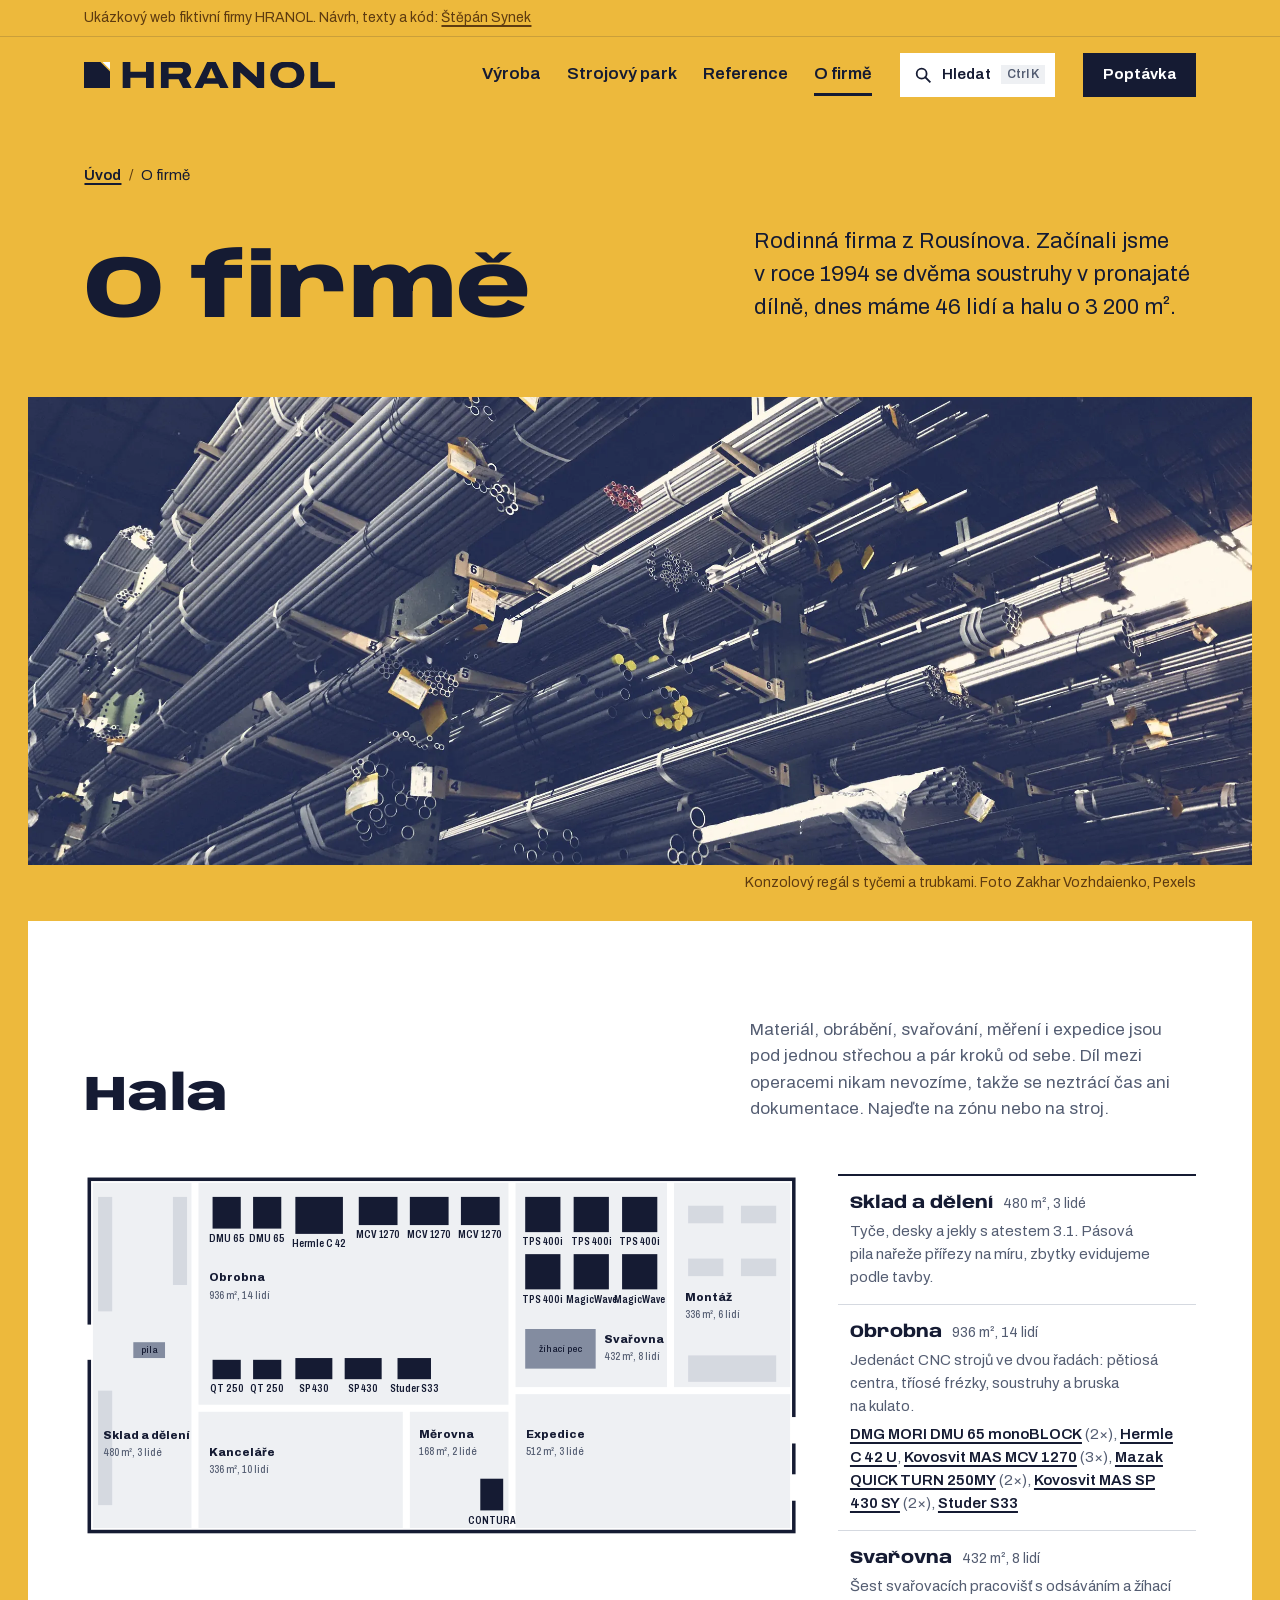
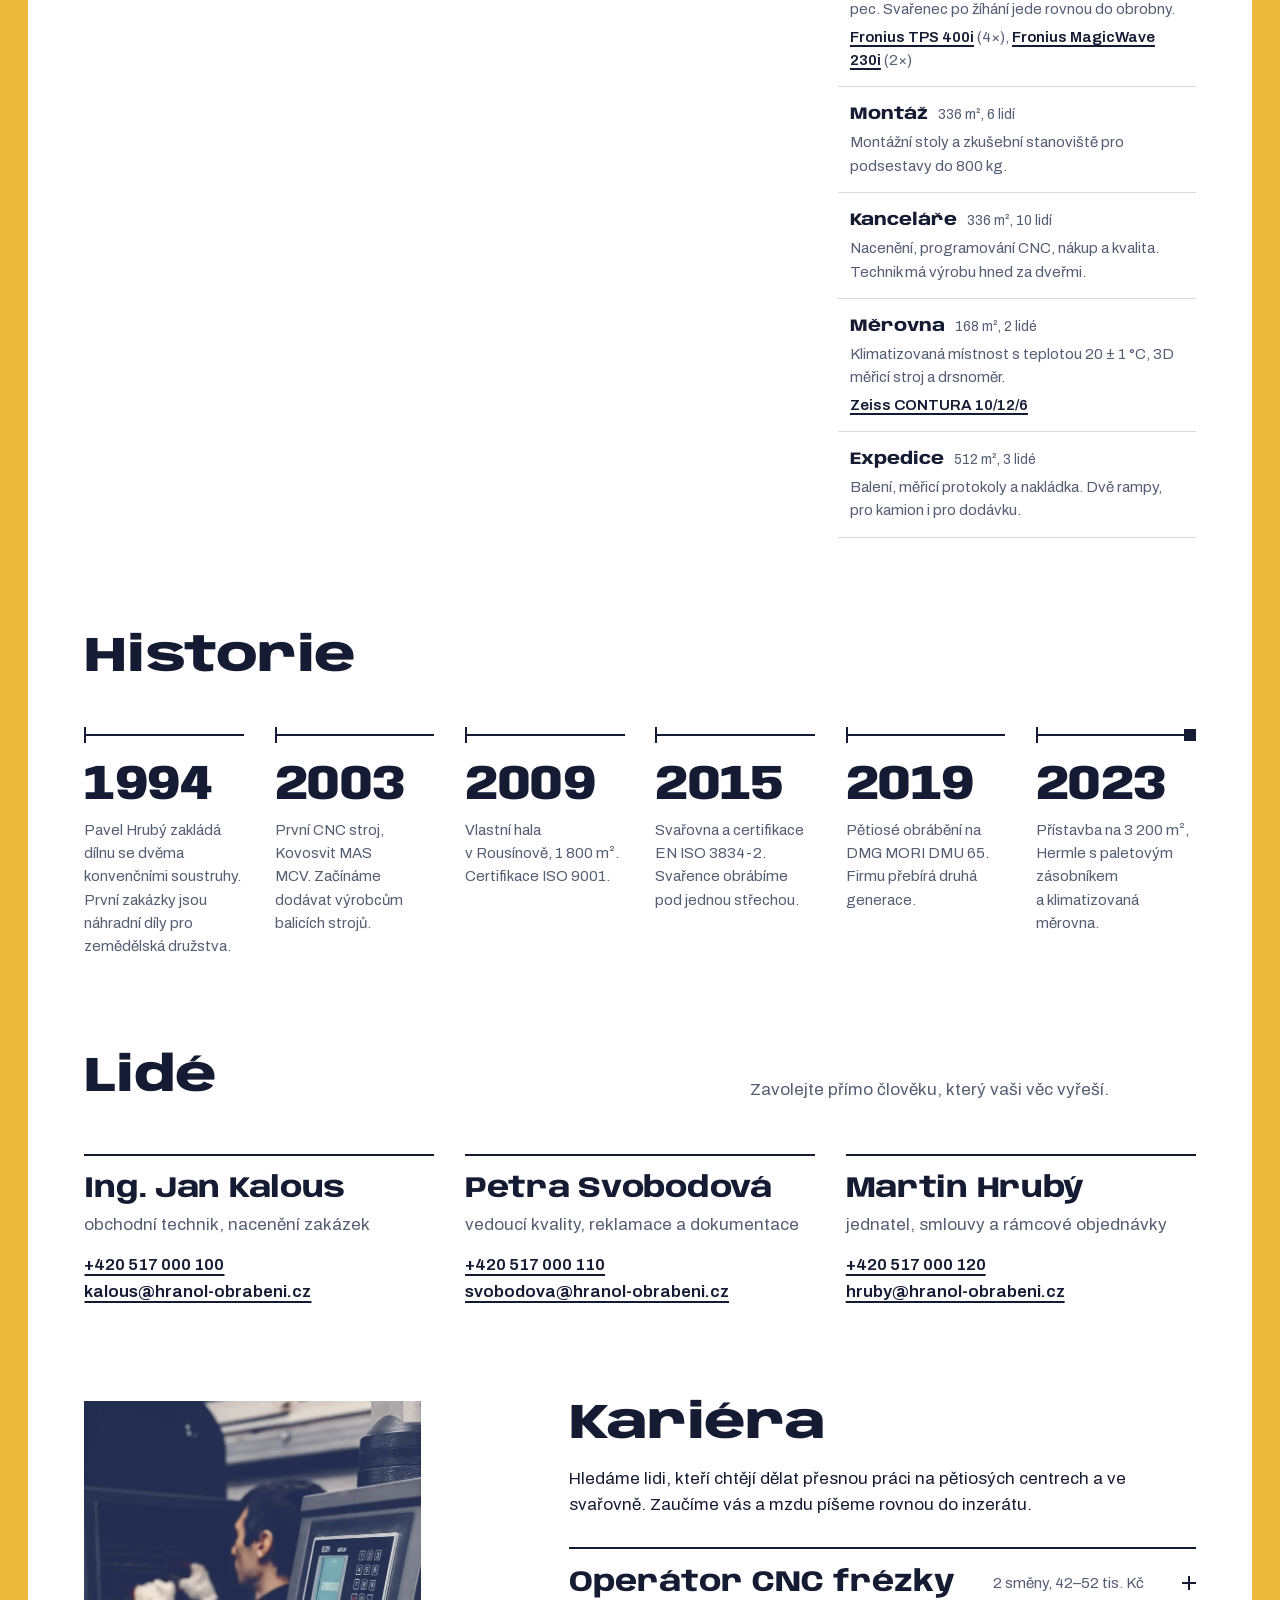
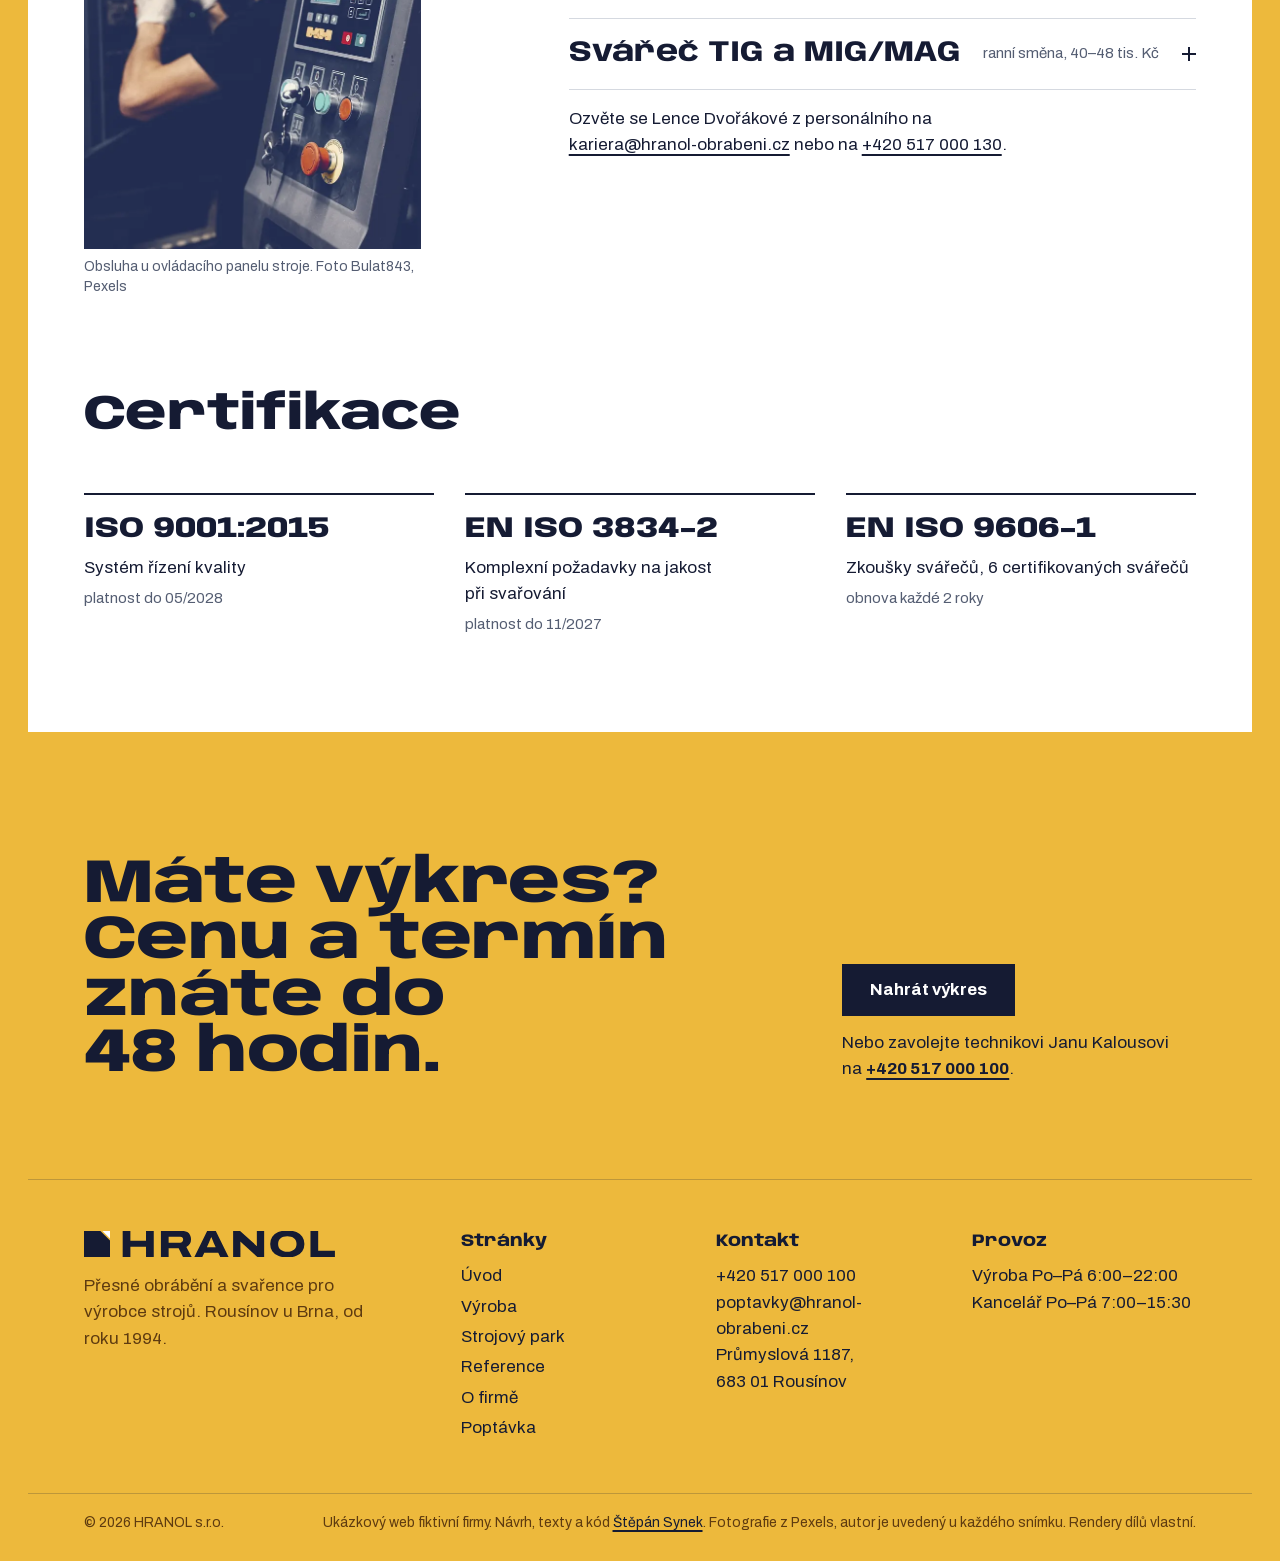
==== commit 93e3786a: "HRANOL: nový vzhled Náběhové barvy Slámová plocha rámuje každou stránku, písmo v modři popuštěné oce" ====
--- a/o-firme.html
+++ b/o-firme.html
@@ -7,7 +7,7 @@
 <meta name="description" content="Rodinná strojírenská firma z Rousínova. Historie od roku 1994, lidé, certifikace a volná místa.">
 <!-- Ukázkový web fiktivní firmy: vyhledávače ho nemají indexovat. Na ostrém webu tento řádek smazat. -->
 <meta name="robots" content="noindex, nofollow">
-<meta name="theme-color" content="#ffffff">
+<meta name="theme-color" content="#edb93c">
 <meta property="og:type" content="website">
 <meta property="og:locale" content="cs_CZ">
 <meta property="og:site_name" content="HRANOL s.r.o.">
@@ -21,18 +21,17 @@
 <meta name="format-detection" content="telephone=no">
 <link rel="icon" href="assets/favicon.svg" type="image/svg+xml">
 <link rel="apple-touch-icon" href="assets/apple-touch-icon.png">
+<link rel="preload" href="assets/fonts/anybody.woff2" as="font" type="font/woff2" crossorigin>
 <link rel="preload" href="assets/fonts/archivo-latin.woff2" as="font" type="font/woff2" crossorigin>
-<link rel="preload" href="assets/fonts/archivo-latin-ext.woff2" as="font" type="font/woff2" crossorigin>
 <link rel="stylesheet" href="assets/styles.css">
 
 <script defer src="assets/main.js"></script>
-
 </head>
 <body>
 <a class="skip" href="#obsah">Přeskočit na obsah</a>
-<div class="demo"><p class="stand stand--inset">Ukázkový web fiktivní firmy HRANOL. Návrh, texty a&nbsp;kód: <a href="https://stepansynek.com" rel="author">Štěpán Synek</a></p></div>
+<div class="demo"><p>Ukázkový web fiktivní firmy HRANOL. Návrh, texty a&nbsp;kód: <a href="https://stepansynek.com" rel="author">Štěpán Synek</a></p></div>
 <header class="fascia">
-  <div class="stand fascia__bar">
+  <div class="fascia__bar">
     <a class="fascia__brand" href="index.html" aria-label="HRANOL, úvodní stránka"><svg class="logo" viewBox="0 -686 6645 686" aria-hidden="true"><g fill="currentColor"><path d="M0 -686H434L686 -434V0H0Z"/><path transform="translate(936 0)" d="M84.50048828125 0.0V-687.54345703125H288.12890625V-431.67333984375H700.783203125V-687.54345703125H904.41162109375V0.0H700.783203125V-267.783203125H288.12890625V0.0Z M1093.50048828125 0.0V-687.54345703125H1665.76025390625Q1740.93408203125 -687.54345703125 1790.1513671875 -656.684814453125Q1839.36865234375 -625.826171875 1863.9990234375 -575.424072265625Q1888.62939453125 -525.02197265625 1888.62939453125 -465.478515625Q1888.62939453125 -400.130859375 1857.6728515625 -346.630859375Q1826.71630859375 -293.130859375 1764.5205078125 -262.0439453125L1905.0859375 0.0H1675.392578125L1561.3486328125 -228.6962890625H1297.12890625V0.0ZM1297.12890625 -379.15185546875H1599.3046875Q1635.97900390625 -379.15185546875 1657.946533203125 -401.21728515625Q1679.9140625 -423.28271484375 1679.9140625 -459.76123046875Q1679.9140625 -484.41357421875 1670.0009765625 -501.65283203125Q1660.087890625 -518.89208984375 1642.163818359375 -527.76171875Q1624.23974609375 -536.63134765625 1599.3046875 -536.63134765625H1297.12890625Z M1976.3046875 0.0 2314.32666015625 -687.54345703125H2540.67236328125L2878.6943359375 0.0H2658.435546875L2606.478515625 -110.1748046875H2237.5205078125L2186.10693359375 0.0ZM2305.67236328125 -259.2607421875H2538.32666015625L2475.71728515625 -399.0009765625Q2471.80419921875 -408.37060546875 2464.749755859375 -425.52294921875Q2457.6953125 -442.67529296875 2450.097412109375 -462.186279296875Q2442.49951171875 -481.697265625 2436.08642578125 -498.468994140625Q2429.67333984375 -515.24072265625 2426.49951171875 -523.3056640625H2419.04296875Q2411.67333984375 -504.93603515625 2402.075439453125 -481.10986328125Q2392.4775390625 -457.28369140625 2383.60791015625 -434.9140625Q2374.73828125 -412.54443359375 2368.28173828125 -398.54443359375Z M2998.50048828125 0.0V-687.54345703125H3180.62939453125L3537.06494140625 -366.75927734375Q3546.2607421875 -359.02001953125 3560.45654296875 -344.9111328125Q3574.65234375 -330.80224609375 3590.076416015625 -315.693359375Q3605.50048828125 -300.58447265625 3617.32666015625 -288.388671875H3626.41357421875Q3625.95703125 -306.041015625 3625.272216796875 -333.193359375Q3624.58740234375 -360.345703125 3624.58740234375 -381.4326171875V-687.54345703125H3817.32470703125V0.0H3637.65234375L3289.9990234375 -313.9150390625Q3266.259765625 -335.02392578125 3240.0205078125 -360.817626953125Q3213.78125 -386.611328125 3197.955078125 -402.3505859375H3189.8681640625Q3190.32470703125 -388.80712890625 3190.78125 -360.111328125Q3191.23779296875 -331.41552734375 3191.23779296875 -298.11083984375V0.0Z M4427.881097593076 12.0Q4289.577889414168 12.0 4188.169559941459 -30.315185546875Q4086.76123046875 -72.63037109375 4031.902587890625 -152.13037109375Q3977.0439453125 -231.63037109375 3977.0439453125 -343.52697095435684Q3977.0439453125 -456.36962890625 4031.902587890625 -535.9130859375Q4086.76123046875 -615.45654296875 4188.169559941459 -657.5Q4289.577889414168 -699.54345703125 4427.881097593076 -699.54345703125Q4568.0 -699.54345703125 4668.902099609375 -657.5Q4769.80419921875 -615.45654296875 4824.662841796875 -535.9130859375Q4879.521484375 -456.36962890625 4879.521484375 -343.52697095435684Q4879.521484375 -231.63037109375 4824.662841796875 -152.13037109375Q4769.80419921875 -72.63037109375 4668.902099609375 -30.315185546875Q4568 12 4427.881097593076 12.0ZM4428.28271484375 -138.912109375Q4482.130859375 -138.912109375 4526.5224609375 -152.096923828125Q4570.9140625 -165.28173828125 4603.164306640625 -190.379638671875Q4635.41455078125 -215.4775390625 4652.838623046875 -251.66975911458334Q4670.2626953125 -287.8619791666667 4670.2626953125 -333.0V-356.54345703125Q4670.2626953125 -401.47828151755135 4652.838623046875 -437.27209974315065Q4635.41455078125 -473.06591796875 4603.164306640625 -497.89208984375Q4570.9140625 -522.71826171875 4526.5224609375 -535.6748046875Q4482.130859375 -548.63134765625 4428.28271484375 -548.63134765625Q4374.4345703125 -548.63134765625 4330.04296875 -535.6748046875Q4285.6513671875 -522.71826171875 4253.401123046875 -497.89208984375Q4221.15087890625 -473.06591796875 4203.955078125 -437.27209974315065Q4186.75927734375 -401.47828151755135 4186.75927734375 -356.54345703125V-333.0Q4186.75927734375 -287.8619791666667 4203.955078125 -251.66975911458334Q4221.15087890625 -215.4775390625 4253.401123046875 -190.379638671875Q4285.6513671875 -165.28173828125 4330.04296875 -152.096923828125Q4374.4345703125 -138.912109375 4428.28271484375 -138.912109375Z M5039.50048828125 0.0V-687.54345703125H5243.12890625V-163.89013671875H5684.5634765625V0.0Z"/></g><path class="logo__cut" d="M488 -686H686V-488Z"/></svg></a>
     <nav class="nav" id="nav" aria-label="Hlavní navigace"><ul><li><a href="vyroba.html" data-nav="vyroba">Výroba</a></li><li><a href="stroje.html" data-nav="stroje">Strojový park</a></li><li><a href="reference.html" data-nav="reference">Reference</a></li><li><a href="o-firme.html" data-nav="o-firme" aria-current="page">O&nbsp;firmě</a></li><li class="nav__cta"><a href="poptavka.html" data-nav="poptavka">Poptávka</a></li></ul></nav>
     <button class="search-btn" type="button" data-palette-open aria-haspopup="dialog" aria-keyshortcuts="Meta+K Control+K" aria-label="Hledat na webu">
@@ -45,84 +44,67 @@
 </header>
 <div id="obsah" tabindex="-1">
 <main data-page="o-firme">
-<header class="phead phead--counter">
-  <div class="stand">
-    <div class="wall wall--nobeam phead__wall">
-      <div class="panel panel--2 phead__main">
-        <nav class="crumbs" aria-label="Drobečková navigace"><a href="index.html">Úvod</a><span aria-hidden="true">/</span><span aria-current="page">O&nbsp;firmě</span></nav>
-        <h1 class="letter">O&nbsp;firmě</h1>
-      </div>
-      <div class="panel phead__side">
-        <p class="lead">Rodinná firma z&nbsp;Rousínova. Začínali jsme v&nbsp;roce 1994&nbsp;se dvěma soustruhy v&nbsp;pronajaté dílně, dnes máme 46&nbsp;lidí a&nbsp;halu o&nbsp;3&nbsp;200&nbsp;m².</p>
-      </div>
-    </div>
+<header class="phead">
+  <nav class="crumbs" aria-label="Drobečková navigace"><a href="index.html">Úvod</a><span aria-hidden="true">/</span><span aria-current="page">O&nbsp;firmě</span></nav>
+  <div class="phead__row">
+    <h1 class="display phead__title">O&nbsp;firmě</h1>
+    <p class="lead phead__lead">Rodinná firma z&nbsp;Rousínova. Začínali jsme v&nbsp;roce 1994&nbsp;se dvěma soustruhy v&nbsp;pronajaté dílně, dnes máme 46&nbsp;lidí a&nbsp;halu o&nbsp;3&nbsp;200&nbsp;m².</p>
   </div>
 </header>
 
-<section class="front" id="hala" aria-labelledby="hala-title">
-  <div class="stand stand--inset">
-    <div class="counter board">
-      <div class="board__head">
-        <div class="board__intro">
-          <h2 class="counter__title" id="hala-title">Hala</h2>
-          <p>Materiál, obrábění, svařování, měření i&nbsp;expedice jsou pod jednou střechou a&nbsp;pár kroků od sebe. Díl mezi operacemi nikam nevozíme, takže se neztrácí čas ani dokumentace.</p>
-        </div>
-      </div>
-      <div class="hall" data-hall><div class="hall__plan"><svg class="hall__svg hall__svg--wide" viewBox="-6 -6 812 412" aria-hidden="true"><g class="hall__zone" data-zone="sklad"><rect class="hall__area" x="4" y="4" width="112" height="392"/><rect class="hall__fixture" x="50" y="185.0" width="36.0" height="18.0"/><text class="hall__fixture-label" x="68.0" y="194.0" text-anchor="middle" dominant-baseline="central" font-size="11.0">pila</text><rect class="hall__rack" x="10" y="20" width="16.0" height="130"/><rect class="hall__rack" x="10" y="240" width="16.0" height="130"/><rect class="hall__rack" x="95.0" y="20" width="16.0" height="100"/><text x="16.0" y="295.0" class="hall__name" font-size="13.0">Sklad a&nbsp;dělení</text><text x="16.0" y="314.54999999999995" class="hall__meta" font-size="11.5">480&nbsp;m², 3&nbsp;lidé</text></g><g class="hall__zone" data-zone="obrobna"><rect class="hall__area" x="124" y="4" width="352" height="252"/><a href="stroje.html#stroj-dmu65" tabindex="-1" class="hall__link"><title>DMU 65</title><rect class="hall__machine" x="140" y="20" width="32.0" height="36.0"/><text class="hall__label" x="156.0" y="70.95" text-anchor="middle" font-size="13.0">DMU 65</text></a><a href="stroje.html#stroj-dmu65" tabindex="-1" class="hall__link"><title>DMU 65</title><rect class="hall__machine" x="186.0" y="20" width="32.0" height="36.0"/><text class="hall__label" x="202.00000000000003" y="70.95" text-anchor="middle" font-size="13.0">DMU 65</text></a><a href="stroje.html#stroj-hermle" tabindex="-1" class="hall__link"><title>Hermle C 42</title><rect class="hall__machine" x="234.0" y="20" width="54.0" height="42.0"/><text class="hall__label" x="261.0" y="76.95" text-anchor="middle" font-size="13.0">Hermle C 42</text></a><a href="stroje.html#stroj-mcv1270" tabindex="-1" class="hall__link"><title>MCV 1270</title><rect class="hall__machine" x="306.0" y="20" width="44.0" height="32.0"/><text class="hall__label" x="328.00000000000006" y="66.95" text-anchor="middle" font-size="13.0">MCV 1270</text></a><a href="stroje.html#stroj-mcv1270" tabindex="-1" class="hall__link"><title>MCV 1270</title><rect class="hall__machine" x="364.0" y="20" width="44.0" height="32.0"/><text class="hall__label" x="386.0" y="66.95" text-anchor="middle" font-size="13.0">MCV 1270</text></a><a href="stroje.html#stroj-mcv1270" tabindex="-1" class="hall__link"><title>MCV 1270</title><rect class="hall__machine" x="422.0" y="20" width="44.0" height="32.0"/><text class="hall__label" x="444.00000000000006" y="66.95" text-anchor="middle" font-size="13.0">MCV 1270</text></a><a href="stroje.html#stroj-qt250" tabindex="-1" class="hall__link"><title>QT 250</title><rect class="hall__machine" x="140" y="205.0" width="32.0" height="22.0"/><text class="hall__label" x="156.0" y="241.95" text-anchor="middle" font-size="13.0">QT 250</text></a><a href="stroje.html#stroj-qt250" tabindex="-1" class="hall__link"><title>QT 250</title><rect class="hall__machine" x="186.0" y="205.0" width="32.0" height="22.0"/><text class="hall__label" x="202.00000000000003" y="241.95" text-anchor="middle" font-size="13.0">QT 250</text></a><a href="stroje.html#stroj-sp430" tabindex="-1" class="hall__link"><title>SP 430</title><rect class="hall__machine" x="234.0" y="203.0" width="42.0" height="24.0"/><text class="hall__label" x="255.0" y="241.95" text-anchor="middle" font-size="13.0">SP 430</text></a><a href="stroje.html#stroj-sp430" tabindex="-1" class="hall__link"><title>SP 430</title><rect class="hall__machine" x="290" y="203.0" width="42.0" height="24.0"/><text class="hall__label" x="311.0" y="241.95" text-anchor="middle" font-size="13.0">SP 430</text></a><a href="stroje.html#stroj-s33" tabindex="-1" class="hall__link"><title>Studer S33</title><rect class="hall__machine" x="350" y="203.0" width="38.0" height="24.0"/><text class="hall__label" x="369.0" y="241.95" text-anchor="middle" font-size="13.0">Studer S33</text></a><text x="136.0" y="116.0" class="hall__name" font-size="13.0">Obrobna</text><text x="136.0" y="135.55" class="hall__meta" font-size="11.5">936&nbsp;m², 14&nbsp;lidí</text></g><g class="hall__zone" data-zone="svarovna"><rect class="hall__area" x="484" y="4" width="172" height="232"/><a href="stroje.html#stroj-tps400" tabindex="-1" class="hall__link"><title>TPS 400i</title><rect class="hall__machine" x="495.0" y="20" width="40" height="40"/><text class="hall__label" x="515.0" y="74.95" text-anchor="middle" font-size="13.0">TPS 400i</text></a><a href="stroje.html#stroj-tps400" tabindex="-1" class="hall__link"><title>TPS 400i</title><rect class="hall__machine" x="550" y="20" width="40" height="40"/><text class="hall__label" x="570.0" y="74.95" text-anchor="middle" font-size="13.0">TPS 400i</text></a><a href="stroje.html#stroj-tps400" tabindex="-1" class="hall__link"><title>TPS 400i</title><rect class="hall__machine" x="605.0" y="20" width="40" height="40"/><text class="hall__label" x="625.0" y="74.95" text-anchor="middle" font-size="13.0">TPS 400i</text></a><a href="stroje.html#stroj-tps400" tabindex="-1" class="hall__link"><title>TPS 400i</title><rect class="hall__machine" x="495.0" y="85.0" width="40" height="40"/><text class="hall__label" x="515.0" y="139.95" text-anchor="middle" font-size="13.0">TPS 400i</text></a><a href="stroje.html#stroj-magicwave" tabindex="-1" class="hall__link"><title>MagicWave</title><rect class="hall__machine" x="550" y="85.0" width="40" height="40"/><text class="hall__label" x="570.0" y="139.95" text-anchor="middle" font-size="13.0">MagicWave</text></a><a href="stroje.html#stroj-magicwave" tabindex="-1" class="hall__link"><title>MagicWave</title><rect class="hall__machine" x="605.0" y="85.0" width="40" height="40"/><text class="hall__label" x="625.0" y="139.95" text-anchor="middle" font-size="13.0">MagicWave</text></a><rect class="hall__fixture" x="495.0" y="170" width="80" height="45.0"/><text class="hall__fixture-label" x="535.0" y="192.5" text-anchor="middle" dominant-baseline="central" font-size="11.0">žíhací pec</text><text x="584.0" y="186.0" class="hall__name" font-size="13.0">Svařovna</text><text x="584.0" y="205.55" class="hall__meta" font-size="11.5">432&nbsp;m², 8&nbsp;lidí</text></g><g class="hall__zone" data-zone="montaz"><rect class="hall__area" x="664" y="4" width="132" height="232"/><rect class="hall__rack" x="680" y="30" width="40" height="20"/><rect class="hall__rack" x="740" y="30" width="40" height="20"/><rect class="hall__rack" x="680" y="90" width="40" height="20"/><rect class="hall__rack" x="740" y="90" width="40" height="20"/><rect class="hall__rack" x="680" y="200" width="100" height="30"/><text x="676.0" y="138.0" class="hall__name" font-size="13.0">Montáž</text><text x="676.0" y="157.55" class="hall__meta" font-size="11.5">336&nbsp;m², 6&nbsp;lidí</text></g><g class="hall__zone" data-zone="kancelare"><rect class="hall__area" x="124" y="264" width="232" height="132"/><text x="136.0" y="314.0" class="hall__name" font-size="13.0">Kanceláře</text><text x="136.0" y="333.54999999999995" class="hall__meta" font-size="11.5">336&nbsp;m², 10&nbsp;lidí</text></g><g class="hall__zone" data-zone="merovna"><rect class="hall__area" x="364" y="264" width="112" height="132"/><a href="stroje.html#stroj-contura" tabindex="-1" class="hall__link"><title>CONTURA</title><rect class="hall__machine" x="444.0" y="340" width="26.0" height="36.0"/><text class="hall__label" x="456.99999999999994" y="390.95" text-anchor="middle" font-size="13.0">CONTURA</text></a><text x="374.0" y="294.0" class="hall__name" font-size="13.0">Měrovna</text><text x="374.0" y="313.54999999999995" class="hall__meta" font-size="11.5">168&nbsp;m², 2&nbsp;lidé</text></g><g class="hall__zone" data-zone="expedice"><rect class="hall__area" x="484" y="244" width="312" height="152"/><text x="496.0" y="294.0" class="hall__name" font-size="13.0">Expedice</text><text x="496.0" y="313.54999999999995" class="hall__meta" font-size="11.5">512&nbsp;m², 3&nbsp;lidé</text></g><rect class="hall__wall" x="0" y="0" width="800" height="400"/><rect class="hall__door" x="-4" y="165.0" width="8" height="40"/><rect class="hall__door" x="796" y="270" width="8" height="30"/><rect class="hall__door" x="796" y="335.0" width="8" height="30"/></svg><svg class="hall__svg hall__svg--tall" viewBox="-6 -6 412 812" aria-hidden="true"><g class="hall__zone" data-zone="sklad"><rect class="hall__area" x="4" y="4" width="392" height="112"/><rect class="hall__fixture" x="185.0" y="50" width="18.0" height="36.0"/><rect class="hall__rack" x="20" y="10" width="130" height="16.0"/><rect class="hall__rack" x="240" y="10" width="130" height="16.0"/><rect class="hall__rack" x="20" y="95.0" width="100" height="16.0"/><text x="220" y="64.0" class="hall__name" font-size="16.0">Sklad a&nbsp;dělení</text><text x="220" y="86.1" class="hall__meta" font-size="13.0">480&nbsp;m², 3&nbsp;lidé</text></g><g class="hall__zone" data-zone="obrobna"><rect class="hall__area" x="4" y="124" width="252" height="352"/><a href="stroje.html#stroj-dmu65" tabindex="-1" class="hall__link"><title>DMU 65</title><rect class="hall__machine" x="20" y="140" width="36.0" height="32.0"/></a><a href="stroje.html#stroj-dmu65" tabindex="-1" class="hall__link"><title>DMU 65</title><rect class="hall__machine" x="20" y="186.0" width="36.0" height="32.0"/></a><a href="stroje.html#stroj-hermle" tabindex="-1" class="hall__link"><title>Hermle C 42</title><rect class="hall__machine" x="20" y="234.0" width="42.0" height="54.0"/></a><a href="stroje.html#stroj-mcv1270" tabindex="-1" class="hall__link"><title>MCV 1270</title><rect class="hall__machine" x="20" y="306.0" width="32.0" height="44.0"/></a><a href="stroje.html#stroj-mcv1270" tabindex="-1" class="hall__link"><title>MCV 1270</title><rect class="hall__machine" x="20" y="364.0" width="32.0" height="44.0"/></a><a href="stroje.html#stroj-mcv1270" tabindex="-1" class="hall__link"><title>MCV 1270</title><rect class="hall__machine" x="20" y="422.0" width="32.0" height="44.0"/></a><a href="stroje.html#stroj-qt250" tabindex="-1" class="hall__link"><title>QT 250</title><rect class="hall__machine" x="205.0" y="140" width="22.0" height="32.0"/></a><a href="stroje.html#stroj-qt250" tabindex="-1" class="hall__link"><title>QT 250</title><rect class="hall__machine" x="205.0" y="186.0" width="22.0" height="32.0"/></a><a href="stroje.html#stroj-sp430" tabindex="-1" class="hall__link"><title>SP 430</title><rect class="hall__machine" x="203.0" y="234.0" width="24.0" height="42.0"/></a><a href="stroje.html#stroj-sp430" tabindex="-1" class="hall__link"><title>SP 430</title><rect class="hall__machine" x="203.0" y="290" width="24.0" height="42.0"/></a><a href="stroje.html#stroj-s33" tabindex="-1" class="hall__link"><title>Studer S33</title><rect class="hall__machine" x="203.0" y="350" width="24.0" height="38.0"/></a><text x="80" y="210" class="hall__name" font-size="16.0">Obrobna</text><text x="80" y="232.10000000000002" class="hall__meta" font-size="13.0">936&nbsp;m², 14&nbsp;lidí</text></g><g class="hall__zone" data-zone="svarovna"><rect class="hall__area" x="4" y="484" width="232" height="172"/><a href="stroje.html#stroj-tps400" tabindex="-1" class="hall__link"><title>TPS 400i</title><rect class="hall__machine" x="20" y="495.0" width="40" height="40"/></a><a href="stroje.html#stroj-tps400" tabindex="-1" class="hall__link"><title>TPS 400i</title><rect class="hall__machine" x="20" y="550" width="40" height="40"/></a><a href="stroje.html#stroj-tps400" tabindex="-1" class="hall__link"><title>TPS 400i</title><rect class="hall__machine" x="20" y="605.0" width="40" height="40"/></a><a href="stroje.html#stroj-tps400" tabindex="-1" class="hall__link"><title>TPS 400i</title><rect class="hall__machine" x="85.0" y="495.0" width="40" height="40"/></a><a href="stroje.html#stroj-magicwave" tabindex="-1" class="hall__link"><title>MagicWave</title><rect class="hall__machine" x="85.0" y="550" width="40" height="40"/></a><a href="stroje.html#stroj-magicwave" tabindex="-1" class="hall__link"><title>MagicWave</title><rect class="hall__machine" x="85.0" y="605.0" width="40" height="40"/></a><rect class="hall__fixture" x="170" y="495.0" width="45.0" height="80"/><text x="130" y="606.0" class="hall__name" font-size="16.0">Svařovna</text><text x="130" y="628.1" class="hall__meta" font-size="13.0">432&nbsp;m², 8&nbsp;lidí</text></g><g class="hall__zone" data-zone="montaz"><rect class="hall__area" x="4" y="664" width="232" height="132"/><rect class="hall__rack" x="30" y="680" width="20" height="40"/><rect class="hall__rack" x="30" y="740" width="20" height="40"/><rect class="hall__rack" x="90" y="680" width="20" height="40"/><rect class="hall__rack" x="90" y="740" width="20" height="40"/><rect class="hall__rack" x="200" y="680" width="30" height="100"/><text x="112.0" y="720" class="hall__name" font-size="16.0">Montáž</text><text x="112.0" y="742.0999999999999" class="hall__meta" font-size="13.0">336&nbsp;m², 6&nbsp;lidí</text></g><g class="hall__zone" data-zone="kancelare"><rect class="hall__area" x="264" y="124" width="132" height="232"/><text x="276.0" y="170" class="hall__name" font-size="16.0">Kanceláře</text><text x="276.0" y="192.10000000000002" class="hall__meta" font-size="13.0">336&nbsp;m², 10&nbsp;lidí</text></g><g class="hall__zone" data-zone="merovna"><rect class="hall__area" x="264" y="364" width="132" height="112"/><a href="stroje.html#stroj-contura" tabindex="-1" class="hall__link"><title>CONTURA</title><rect class="hall__machine" x="340" y="444.0" width="36.0" height="26.0"/></a><text x="276.0" y="396.0" class="hall__name" font-size="16.0">Měrovna</text><text x="276.0" y="418.1" class="hall__meta" font-size="13.0">168&nbsp;m², 2&nbsp;lidé</text></g><g class="hall__zone" data-zone="expedice"><rect class="hall__area" x="244" y="484" width="152" height="312"/><text x="260" y="550" class="hall__name" font-size="16.0">Expedice</text><text x="260" y="572.1" class="hall__meta" font-size="13.0">512&nbsp;m², 3&nbsp;lidé</text></g><rect class="hall__wall" x="0" y="0" width="400" height="800"/><rect class="hall__door" x="165.0" y="-4" width="40" height="8"/><rect class="hall__door" x="270" y="796" width="30" height="8"/><rect class="hall__door" x="335.0" y="796" width="30" height="8"/></svg></div><ul class="zones"><li data-zone="sklad"><h3>Sklad a&nbsp;dělení</h3><p class="zones__meta">480&nbsp;m², 3&nbsp;lidé</p><p>Tyče, desky a&nbsp;jekly s&nbsp;atestem 3.1. Pásová pila nařeže přířezy na míru, zbytky evidujeme podle tavby.</p></li><li data-zone="obrobna"><h3>Obrobna</h3><p class="zones__meta">936&nbsp;m², 14&nbsp;lidí</p><p>Jedenáct CNC strojů ve dvou řadách: pětiosá centra, tříosé frézky, soustruhy a&nbsp;bruska na kulato.</p><p class="zones__machines"><a href="stroje.html#stroj-dmu65">DMG MORI DMU 65&nbsp;monoBLOCK</a> (2×), <a href="stroje.html#stroj-hermle">Hermle C 42&nbsp;U</a>, <a href="stroje.html#stroj-mcv1270">Kovosvit MAS MCV 1270</a> (3×), <a href="stroje.html#stroj-qt250">Mazak QUICK TURN 250MY</a> (2×), <a href="stroje.html#stroj-sp430">Kovosvit MAS SP 430&nbsp;SY</a> (2×), <a href="stroje.html#stroj-s33">Studer S33</a></p></li><li data-zone="svarovna"><h3>Svařovna</h3><p class="zones__meta">432&nbsp;m², 8&nbsp;lidí</p><p>Šest svařovacích pracovišť s&nbsp;odsáváním a&nbsp;žíhací pec. Svařenec po žíhání jede rovnou do obrobny.</p><p class="zones__machines"><a href="stroje.html#stroj-tps400">Fronius TPS 400i</a> (4×), <a href="stroje.html#stroj-magicwave">Fronius MagicWave 230i</a> (2×)</p></li><li data-zone="montaz"><h3>Montáž</h3><p class="zones__meta">336&nbsp;m², 6&nbsp;lidí</p><p>Montážní stoly a&nbsp;zkušební stanoviště pro podsestavy do 800&nbsp;kg.</p></li><li data-zone="kancelare"><h3>Kanceláře</h3><p class="zones__meta">336&nbsp;m², 10&nbsp;lidí</p><p>Nacenění, programování CNC, nákup a&nbsp;kvalita. Technik má výrobu hned za dveřmi.</p></li><li data-zone="merovna"><h3>Měrovna</h3><p class="zones__meta">168&nbsp;m², 2&nbsp;lidé</p><p>Klimatizovaná místnost s&nbsp;teplotou 20&nbsp;±&nbsp;1&nbsp;°C, 3D měřicí stroj a&nbsp;drsnoměr.</p><p class="zones__machines"><a href="stroje.html#stroj-contura">Zeiss CONTURA 10/12/6</a></p></li><li data-zone="expedice"><h3>Expedice</h3><p class="zones__meta">512&nbsp;m², 3&nbsp;lidé</p><p>Balení, měřicí protokoly a&nbsp;nakládka. Dvě rampy, pro kamion i&nbsp;pro dodávku.</p></li></ul></div>
+<figure class="band">
+  <img src="assets/img/foto/sklad.webp" srcset="assets/img/foto/sklad-900.webp 900w, assets/img/foto/sklad.webp 2400w" sizes="96vw" width="2400" height="1800" decoding="async" alt="Konzolový regál s ocelovými tyčemi a trubkami pod střechou haly.">
+  <figcaption class="credit">Konzolový regál s&nbsp;tyčemi a&nbsp;trubkami. Foto Zakhar Vozhdaienko, Pexels</figcaption>
+</figure>
+
+<div class="sheet">
+  <section class="sec" id="hala" aria-labelledby="hala-title">
+    <div class="sec__head">
+      <h2 class="h2" id="hala-title">Hala</h2>
+      <p class="sec__aside">Materiál, obrábění, svařování, měření i&nbsp;expedice jsou pod jednou střechou a&nbsp;pár kroků od sebe. Díl mezi operacemi nikam nevozíme, takže se neztrácí čas ani dokumentace. Najeďte na zónu nebo na stroj.</p>
     </div>
-  </div>
-</section>
+    <div class="hall" data-hall><div class="hall__plan"><svg class="hall__svg hall__svg--wide" viewBox="-6 -6 812 412" aria-hidden="true"><g class="hall__zone" data-zone="sklad"><rect class="hall__area" x="4" y="4" width="112" height="392"/><rect class="hall__fixture" x="50" y="185.0" width="36.0" height="18.0"/><text class="hall__fixture-label" x="68.0" y="194.0" text-anchor="middle" dominant-baseline="central" font-size="11.0">pila</text><rect class="hall__rack" x="10" y="20" width="16.0" height="130"/><rect class="hall__rack" x="10" y="240" width="16.0" height="130"/><rect class="hall__rack" x="95.0" y="20" width="16.0" height="100"/><text x="16.0" y="295.0" class="hall__name" font-size="13.0">Sklad a&nbsp;dělení</text><text x="16.0" y="314.54999999999995" class="hall__meta" font-size="11.5">480&nbsp;m², 3&nbsp;lidé</text></g><g class="hall__zone" data-zone="obrobna"><rect class="hall__area" x="124" y="4" width="352" height="252"/><a href="stroje.html#stroj-dmu65" tabindex="-1" class="hall__link"><title>DMU 65</title><rect class="hall__machine" x="140" y="20" width="32.0" height="36.0"/><text class="hall__label" x="156.0" y="70.95" text-anchor="middle" font-size="13.0">DMU 65</text></a><a href="stroje.html#stroj-dmu65" tabindex="-1" class="hall__link"><title>DMU 65</title><rect class="hall__machine" x="186.0" y="20" width="32.0" height="36.0"/><text class="hall__label" x="202.00000000000003" y="70.95" text-anchor="middle" font-size="13.0">DMU 65</text></a><a href="stroje.html#stroj-hermle" tabindex="-1" class="hall__link"><title>Hermle C 42</title><rect class="hall__machine" x="234.0" y="20" width="54.0" height="42.0"/><text class="hall__label" x="261.0" y="76.95" text-anchor="middle" font-size="13.0">Hermle C 42</text></a><a href="stroje.html#stroj-mcv1270" tabindex="-1" class="hall__link"><title>MCV 1270</title><rect class="hall__machine" x="306.0" y="20" width="44.0" height="32.0"/><text class="hall__label" x="328.00000000000006" y="66.95" text-anchor="middle" font-size="13.0">MCV 1270</text></a><a href="stroje.html#stroj-mcv1270" tabindex="-1" class="hall__link"><title>MCV 1270</title><rect class="hall__machine" x="364.0" y="20" width="44.0" height="32.0"/><text class="hall__label" x="386.0" y="66.95" text-anchor="middle" font-size="13.0">MCV 1270</text></a><a href="stroje.html#stroj-mcv1270" tabindex="-1" class="hall__link"><title>MCV 1270</title><rect class="hall__machine" x="422.0" y="20" width="44.0" height="32.0"/><text class="hall__label" x="444.00000000000006" y="66.95" text-anchor="middle" font-size="13.0">MCV 1270</text></a><a href="stroje.html#stroj-qt250" tabindex="-1" class="hall__link"><title>QT 250</title><rect class="hall__machine" x="140" y="205.0" width="32.0" height="22.0"/><text class="hall__label" x="156.0" y="241.95" text-anchor="middle" font-size="13.0">QT 250</text></a><a href="stroje.html#stroj-qt250" tabindex="-1" class="hall__link"><title>QT 250</title><rect class="hall__machine" x="186.0" y="205.0" width="32.0" height="22.0"/><text class="hall__label" x="202.00000000000003" y="241.95" text-anchor="middle" font-size="13.0">QT 250</text></a><a href="stroje.html#stroj-sp430" tabindex="-1" class="hall__link"><title>SP 430</title><rect class="hall__machine" x="234.0" y="203.0" width="42.0" height="24.0"/><text class="hall__label" x="255.0" y="241.95" text-anchor="middle" font-size="13.0">SP 430</text></a><a href="stroje.html#stroj-sp430" tabindex="-1" class="hall__link"><title>SP 430</title><rect class="hall__machine" x="290" y="203.0" width="42.0" height="24.0"/><text class="hall__label" x="311.0" y="241.95" text-anchor="middle" font-size="13.0">SP 430</text></a><a href="stroje.html#stroj-s33" tabindex="-1" class="hall__link"><title>Studer S33</title><rect class="hall__machine" x="350" y="203.0" width="38.0" height="24.0"/><text class="hall__label" x="369.0" y="241.95" text-anchor="middle" font-size="13.0">Studer S33</text></a><text x="136.0" y="116.0" class="hall__name" font-size="13.0">Obrobna</text><text x="136.0" y="135.55" class="hall__meta" font-size="11.5">936&nbsp;m², 14&nbsp;lidí</text></g><g class="hall__zone" data-zone="svarovna"><rect class="hall__area" x="484" y="4" width="172" height="232"/><a href="stroje.html#stroj-tps400" tabindex="-1" class="hall__link"><title>TPS 400i</title><rect class="hall__machine" x="495.0" y="20" width="40" height="40"/><text class="hall__label" x="515.0" y="74.95" text-anchor="middle" font-size="13.0">TPS 400i</text></a><a href="stroje.html#stroj-tps400" tabindex="-1" class="hall__link"><title>TPS 400i</title><rect class="hall__machine" x="550" y="20" width="40" height="40"/><text class="hall__label" x="570.0" y="74.95" text-anchor="middle" font-size="13.0">TPS 400i</text></a><a href="stroje.html#stroj-tps400" tabindex="-1" class="hall__link"><title>TPS 400i</title><rect class="hall__machine" x="605.0" y="20" width="40" height="40"/><text class="hall__label" x="625.0" y="74.95" text-anchor="middle" font-size="13.0">TPS 400i</text></a><a href="stroje.html#stroj-tps400" tabindex="-1" class="hall__link"><title>TPS 400i</title><rect class="hall__machine" x="495.0" y="85.0" width="40" height="40"/><text class="hall__label" x="515.0" y="139.95" text-anchor="middle" font-size="13.0">TPS 400i</text></a><a href="stroje.html#stroj-magicwave" tabindex="-1" class="hall__link"><title>MagicWave</title><rect class="hall__machine" x="550" y="85.0" width="40" height="40"/><text class="hall__label" x="570.0" y="139.95" text-anchor="middle" font-size="13.0">MagicWave</text></a><a href="stroje.html#stroj-magicwave" tabindex="-1" class="hall__link"><title>MagicWave</title><rect class="hall__machine" x="605.0" y="85.0" width="40" height="40"/><text class="hall__label" x="625.0" y="139.95" text-anchor="middle" font-size="13.0">MagicWave</text></a><rect class="hall__fixture" x="495.0" y="170" width="80" height="45.0"/><text class="hall__fixture-label" x="535.0" y="192.5" text-anchor="middle" dominant-baseline="central" font-size="11.0">žíhací pec</text><text x="584.0" y="186.0" class="hall__name" font-size="13.0">Svařovna</text><text x="584.0" y="205.55" class="hall__meta" font-size="11.5">432&nbsp;m², 8&nbsp;lidí</text></g><g class="hall__zone" data-zone="montaz"><rect class="hall__area" x="664" y="4" width="132" height="232"/><rect class="hall__rack" x="680" y="30" width="40" height="20"/><rect class="hall__rack" x="740" y="30" width="40" height="20"/><rect class="hall__rack" x="680" y="90" width="40" height="20"/><rect class="hall__rack" x="740" y="90" width="40" height="20"/><rect class="hall__rack" x="680" y="200" width="100" height="30"/><text x="676.0" y="138.0" class="hall__name" font-size="13.0">Montáž</text><text x="676.0" y="157.55" class="hall__meta" font-size="11.5">336&nbsp;m², 6&nbsp;lidí</text></g><g class="hall__zone" data-zone="kancelare"><rect class="hall__area" x="124" y="264" width="232" height="132"/><text x="136.0" y="314.0" class="hall__name" font-size="13.0">Kanceláře</text><text x="136.0" y="333.54999999999995" class="hall__meta" font-size="11.5">336&nbsp;m², 10&nbsp;lidí</text></g><g class="hall__zone" data-zone="merovna"><rect class="hall__area" x="364" y="264" width="112" height="132"/><a href="stroje.html#stroj-contura" tabindex="-1" class="hall__link"><title>CONTURA</title><rect class="hall__machine" x="444.0" y="340" width="26.0" height="36.0"/><text class="hall__label" x="456.99999999999994" y="390.95" text-anchor="middle" font-size="13.0">CONTURA</text></a><text x="374.0" y="294.0" class="hall__name" font-size="13.0">Měrovna</text><text x="374.0" y="313.54999999999995" class="hall__meta" font-size="11.5">168&nbsp;m², 2&nbsp;lidé</text></g><g class="hall__zone" data-zone="expedice"><rect class="hall__area" x="484" y="244" width="312" height="152"/><text x="496.0" y="294.0" class="hall__name" font-size="13.0">Expedice</text><text x="496.0" y="313.54999999999995" class="hall__meta" font-size="11.5">512&nbsp;m², 3&nbsp;lidé</text></g><rect class="hall__wall" x="0" y="0" width="800" height="400"/><rect class="hall__door" x="-4" y="165.0" width="8" height="40"/><rect class="hall__door" x="796" y="270" width="8" height="30"/><rect class="hall__door" x="796" y="335.0" width="8" height="30"/></svg><svg class="hall__svg hall__svg--tall" viewBox="-6 -6 412 812" aria-hidden="true"><g class="hall__zone" data-zone="sklad"><rect class="hall__area" x="4" y="4" width="392" height="112"/><rect class="hall__fixture" x="185.0" y="50" width="18.0" height="36.0"/><rect class="hall__rack" x="20" y="10" width="130" height="16.0"/><rect class="hall__rack" x="240" y="10" width="130" height="16.0"/><rect class="hall__rack" x="20" y="95.0" width="100" height="16.0"/><text x="220" y="64.0" class="hall__name" font-size="16.0">Sklad a&nbsp;dělení</text><text x="220" y="86.1" class="hall__meta" font-size="13.0">480&nbsp;m², 3&nbsp;lidé</text></g><g class="hall__zone" data-zone="obrobna"><rect class="hall__area" x="4" y="124" width="252" height="352"/><a href="stroje.html#stroj-dmu65" tabindex="-1" class="hall__link"><title>DMU 65</title><rect class="hall__machine" x="20" y="140" width="36.0" height="32.0"/></a><a href="stroje.html#stroj-dmu65" tabindex="-1" class="hall__link"><title>DMU 65</title><rect class="hall__machine" x="20" y="186.0" width="36.0" height="32.0"/></a><a href="stroje.html#stroj-hermle" tabindex="-1" class="hall__link"><title>Hermle C 42</title><rect class="hall__machine" x="20" y="234.0" width="42.0" height="54.0"/></a><a href="stroje.html#stroj-mcv1270" tabindex="-1" class="hall__link"><title>MCV 1270</title><rect class="hall__machine" x="20" y="306.0" width="32.0" height="44.0"/></a><a href="stroje.html#stroj-mcv1270" tabindex="-1" class="hall__link"><title>MCV 1270</title><rect class="hall__machine" x="20" y="364.0" width="32.0" height="44.0"/></a><a href="stroje.html#stroj-mcv1270" tabindex="-1" class="hall__link"><title>MCV 1270</title><rect class="hall__machine" x="20" y="422.0" width="32.0" height="44.0"/></a><a href="stroje.html#stroj-qt250" tabindex="-1" class="hall__link"><title>QT 250</title><rect class="hall__machine" x="205.0" y="140" width="22.0" height="32.0"/></a><a href="stroje.html#stroj-qt250" tabindex="-1" class="hall__link"><title>QT 250</title><rect class="hall__machine" x="205.0" y="186.0" width="22.0" height="32.0"/></a><a href="stroje.html#stroj-sp430" tabindex="-1" class="hall__link"><title>SP 430</title><rect class="hall__machine" x="203.0" y="234.0" width="24.0" height="42.0"/></a><a href="stroje.html#stroj-sp430" tabindex="-1" class="hall__link"><title>SP 430</title><rect class="hall__machine" x="203.0" y="290" width="24.0" height="42.0"/></a><a href="stroje.html#stroj-s33" tabindex="-1" class="hall__link"><title>Studer S33</title><rect class="hall__machine" x="203.0" y="350" width="24.0" height="38.0"/></a><text x="80" y="210" class="hall__name" font-size="16.0">Obrobna</text><text x="80" y="232.10000000000002" class="hall__meta" font-size="13.0">936&nbsp;m², 14&nbsp;lidí</text></g><g class="hall__zone" data-zone="svarovna"><rect class="hall__area" x="4" y="484" width="232" height="172"/><a href="stroje.html#stroj-tps400" tabindex="-1" class="hall__link"><title>TPS 400i</title><rect class="hall__machine" x="20" y="495.0" width="40" height="40"/></a><a href="stroje.html#stroj-tps400" tabindex="-1" class="hall__link"><title>TPS 400i</title><rect class="hall__machine" x="20" y="550" width="40" height="40"/></a><a href="stroje.html#stroj-tps400" tabindex="-1" class="hall__link"><title>TPS 400i</title><rect class="hall__machine" x="20" y="605.0" width="40" height="40"/></a><a href="stroje.html#stroj-tps400" tabindex="-1" class="hall__link"><title>TPS 400i</title><rect class="hall__machine" x="85.0" y="495.0" width="40" height="40"/></a><a href="stroje.html#stroj-magicwave" tabindex="-1" class="hall__link"><title>MagicWave</title><rect class="hall__machine" x="85.0" y="550" width="40" height="40"/></a><a href="stroje.html#stroj-magicwave" tabindex="-1" class="hall__link"><title>MagicWave</title><rect class="hall__machine" x="85.0" y="605.0" width="40" height="40"/></a><rect class="hall__fixture" x="170" y="495.0" width="45.0" height="80"/><text x="130" y="606.0" class="hall__name" font-size="16.0">Svařovna</text><text x="130" y="628.1" class="hall__meta" font-size="13.0">432&nbsp;m², 8&nbsp;lidí</text></g><g class="hall__zone" data-zone="montaz"><rect class="hall__area" x="4" y="664" width="232" height="132"/><rect class="hall__rack" x="30" y="680" width="20" height="40"/><rect class="hall__rack" x="30" y="740" width="20" height="40"/><rect class="hall__rack" x="90" y="680" width="20" height="40"/><rect class="hall__rack" x="90" y="740" width="20" height="40"/><rect class="hall__rack" x="200" y="680" width="30" height="100"/><text x="112.0" y="720" class="hall__name" font-size="16.0">Montáž</text><text x="112.0" y="742.0999999999999" class="hall__meta" font-size="13.0">336&nbsp;m², 6&nbsp;lidí</text></g><g class="hall__zone" data-zone="kancelare"><rect class="hall__area" x="264" y="124" width="132" height="232"/><text x="276.0" y="170" class="hall__name" font-size="16.0">Kanceláře</text><text x="276.0" y="192.10000000000002" class="hall__meta" font-size="13.0">336&nbsp;m², 10&nbsp;lidí</text></g><g class="hall__zone" data-zone="merovna"><rect class="hall__area" x="264" y="364" width="132" height="112"/><a href="stroje.html#stroj-contura" tabindex="-1" class="hall__link"><title>CONTURA</title><rect class="hall__machine" x="340" y="444.0" width="36.0" height="26.0"/></a><text x="276.0" y="396.0" class="hall__name" font-size="16.0">Měrovna</text><text x="276.0" y="418.1" class="hall__meta" font-size="13.0">168&nbsp;m², 2&nbsp;lidé</text></g><g class="hall__zone" data-zone="expedice"><rect class="hall__area" x="244" y="484" width="152" height="312"/><text x="260" y="550" class="hall__name" font-size="16.0">Expedice</text><text x="260" y="572.1" class="hall__meta" font-size="13.0">512&nbsp;m², 3&nbsp;lidé</text></g><rect class="hall__wall" x="0" y="0" width="400" height="800"/><rect class="hall__door" x="165.0" y="-4" width="40" height="8"/><rect class="hall__door" x="270" y="796" width="30" height="8"/><rect class="hall__door" x="335.0" y="796" width="30" height="8"/></svg></div><ul class="zones"><li data-zone="sklad"><h3>Sklad a&nbsp;dělení</h3><p class="zones__meta">480&nbsp;m², 3&nbsp;lidé</p><p>Tyče, desky a&nbsp;jekly s&nbsp;atestem 3.1. Pásová pila nařeže přířezy na míru, zbytky evidujeme podle tavby.</p></li><li data-zone="obrobna"><h3>Obrobna</h3><p class="zones__meta">936&nbsp;m², 14&nbsp;lidí</p><p>Jedenáct CNC strojů ve dvou řadách: pětiosá centra, tříosé frézky, soustruhy a&nbsp;bruska na kulato.</p><p class="zones__machines"><a href="stroje.html#stroj-dmu65">DMG MORI DMU 65&nbsp;monoBLOCK</a> (2×), <a href="stroje.html#stroj-hermle">Hermle C 42&nbsp;U</a>, <a href="stroje.html#stroj-mcv1270">Kovosvit MAS MCV 1270</a> (3×), <a href="stroje.html#stroj-qt250">Mazak QUICK TURN 250MY</a> (2×), <a href="stroje.html#stroj-sp430">Kovosvit MAS SP 430&nbsp;SY</a> (2×), <a href="stroje.html#stroj-s33">Studer S33</a></p></li><li data-zone="svarovna"><h3>Svařovna</h3><p class="zones__meta">432&nbsp;m², 8&nbsp;lidí</p><p>Šest svařovacích pracovišť s&nbsp;odsáváním a&nbsp;žíhací pec. Svařenec po žíhání jede rovnou do obrobny.</p><p class="zones__machines"><a href="stroje.html#stroj-tps400">Fronius TPS 400i</a> (4×), <a href="stroje.html#stroj-magicwave">Fronius MagicWave 230i</a> (2×)</p></li><li data-zone="montaz"><h3>Montáž</h3><p class="zones__meta">336&nbsp;m², 6&nbsp;lidí</p><p>Montážní stoly a&nbsp;zkušební stanoviště pro podsestavy do 800&nbsp;kg.</p></li><li data-zone="kancelare"><h3>Kanceláře</h3><p class="zones__meta">336&nbsp;m², 10&nbsp;lidí</p><p>Nacenění, programování CNC, nákup a&nbsp;kvalita. Technik má výrobu hned za dveřmi.</p></li><li data-zone="merovna"><h3>Měrovna</h3><p class="zones__meta">168&nbsp;m², 2&nbsp;lidé</p><p>Klimatizovaná místnost s&nbsp;teplotou 20&nbsp;±&nbsp;1&nbsp;°C, 3D měřicí stroj a&nbsp;drsnoměr.</p><p class="zones__machines"><a href="stroje.html#stroj-contura">Zeiss CONTURA 10/12/6</a></p></li><li data-zone="expedice"><h3>Expedice</h3><p class="zones__meta">512&nbsp;m², 3&nbsp;lidé</p><p>Balení, měřicí protokoly a&nbsp;nakládka. Dvě rampy, pro kamion i&nbsp;pro dodávku.</p></li></ul></div>
+  </section>
 
-<section class="sec" id="historie" aria-labelledby="h-title">
-  <div class="stand">
-    <div class="sec__head"><h2 class="sec__title" id="h-title">Historie</h2></div>
-    <div class="wall wall--white">
-      <ol class="panel panel--3 seq seq--6 timeline">
-        <li><h3><span class="seq__mark">1994</span></h3><p>Pavel Hrubý zakládá dílnu se dvěma konvenčními soustruhy. První zakázky jsou náhradní díly pro zemědělská družstva.</p></li>
-        <li><h3><span class="seq__mark">2003</span></h3><p>První CNC stroj, Kovosvit MAS MCV. Začínáme dodávat výrobcům balicích strojů.</p></li>
-        <li><h3><span class="seq__mark">2009</span></h3><p>Vlastní hala v&nbsp;Rousínově, 1&nbsp;800&nbsp;m². Certifikace ISO&nbsp;9001.</p></li>
-        <li><h3><span class="seq__mark">2015</span></h3><p>Svařovna a&nbsp;certifikace EN&nbsp;ISO&nbsp;3834-2. Svařence obrábíme pod jednou střechou.</p></li>
-        <li><h3><span class="seq__mark">2019</span></h3><p>Pětiosé obrábění na DMG MORI DMU 65. Firmu přebírá druhá generace.</p></li>
-        <li><h3><span class="seq__mark">2023</span></h3><p>Přístavba na 3&nbsp;200&nbsp;m², Hermle s&nbsp;paletovým zásobníkem a&nbsp;klimatizovaná měrovna.</p></li>
-      </ol>
-    </div>
-  </div>
-</section>
+  <section class="sec" id="historie" aria-labelledby="h-title">
+    <div class="sec__head"><h2 class="h2" id="h-title">Historie</h2></div>
+    <ol class="seq seq--6 timeline">
+      <li><h3><span class="seq__mark">1994</span></h3><p>Pavel Hrubý zakládá dílnu se dvěma konvenčními soustruhy. První zakázky jsou náhradní díly pro zemědělská družstva.</p></li>
+      <li><h3><span class="seq__mark">2003</span></h3><p>První CNC stroj, Kovosvit MAS MCV. Začínáme dodávat výrobcům balicích strojů.</p></li>
+      <li><h3><span class="seq__mark">2009</span></h3><p>Vlastní hala v&nbsp;Rousínově, 1&nbsp;800&nbsp;m². Certifikace ISO&nbsp;9001.</p></li>
+      <li><h3><span class="seq__mark">2015</span></h3><p>Svařovna a&nbsp;certifikace EN&nbsp;ISO&nbsp;3834-2. Svařence obrábíme pod jednou střechou.</p></li>
+      <li><h3><span class="seq__mark">2019</span></h3><p>Pětiosé obrábění na DMG MORI DMU 65. Firmu přebírá druhá generace.</p></li>
+      <li><h3><span class="seq__mark">2023</span></h3><p>Přístavba na 3&nbsp;200&nbsp;m², Hermle s&nbsp;paletovým zásobníkem a&nbsp;klimatizovaná měrovna.</p></li>
+    </ol>
+  </section>
 
-<section class="sec" id="lide" aria-labelledby="l-title">
-  <div class="stand">
-    <div class="sec__head"><h2 class="sec__title" id="l-title">Lidé</h2><p class="sec__aside">Zavolejte přímo člověku, který vaši věc vyřeší.</p></div>
-    <ul class="wall wall--white people">
-      <li class="panel">
-        <span class="people__initials" aria-hidden="true">JK</span>
-        <h3 class="panel__title">Ing.&nbsp;Jan Kalous</h3>
+  <section class="sec" id="lide" aria-labelledby="l-title">
+    <div class="sec__head"><h2 class="h2" id="l-title">Lidé</h2><p class="sec__aside">Zavolejte přímo člověku, který vaši věc vyřeší.</p></div>
+    <ul class="people">
+      <li>
+        <h3 class="h3">Ing.&nbsp;Jan Kalous</h3>
         <p class="people__role">obchodní technik, nacenění zakázek</p>
         <p class="people__lines"><a href="tel:+420517000100">+420&nbsp;517&nbsp;000&nbsp;100</a><br><a href="mailto:kalous@hranol-obrabeni.cz">kalous@hranol-obrabeni.cz</a></p>
       </li>
-      <li class="panel">
-        <span class="people__initials" aria-hidden="true">PS</span>
-        <h3 class="panel__title">Petra Svobodová</h3>
+      <li>
+        <h3 class="h3">Petra Svobodová</h3>
         <p class="people__role">vedoucí kvality, reklamace a&nbsp;dokumentace</p>
         <p class="people__lines"><a href="tel:+420517000110">+420&nbsp;517&nbsp;000&nbsp;110</a><br><a href="mailto:svobodova@hranol-obrabeni.cz">svobodova@hranol-obrabeni.cz</a></p>
       </li>
-      <li class="panel">
-        <span class="people__initials" aria-hidden="true">MH</span>
-        <h3 class="panel__title">Martin Hrubý</h3>
+      <li>
+        <h3 class="h3">Martin Hrubý</h3>
         <p class="people__role">jednatel, smlouvy a&nbsp;rámcové objednávky</p>
         <p class="people__lines"><a href="tel:+420517000120">+420&nbsp;517&nbsp;000&nbsp;120</a><br><a href="mailto:hruby@hranol-obrabeni.cz">hruby@hranol-obrabeni.cz</a></p>
       </li>
     </ul>
-  </div>
-</section>
+  </section>
 
-<section class="sec" id="kariera" aria-labelledby="k-title">
-  <div class="stand">
-    <div class="wall wall--white split">
-      <div class="panel split__head">
-        <h2 class="letter split__title" id="k-title">Kariéra</h2>
-        <p>Hledáme lidi, kteří chtějí dělat přesnou práci na moderních strojích. Zaučíme vás a&nbsp;mzdu píšeme rovnou do inzerátu.</p>
-      </div>
-      <div class="panel panel--2 jobs">
+  <section class="sec careers" id="kariera" aria-labelledby="k-title">
+    <figure class="careers__photo"><img src="assets/img/foto/obsluha-900.webp" srcset="assets/img/foto/obsluha-900.webp 700w, assets/img/foto/obsluha.webp 1500w" sizes="(min-width: 1080px) 30vw, 100vw" width="700" height="921" loading="lazy" decoding="async" alt="Obsluha v rukavicích u ovládacího panelu stroje."><figcaption class="credit">Obsluha u&nbsp;ovládacího panelu stroje. Foto Bulat843, Pexels</figcaption></figure>
+    <div class="careers__body">
+      <h2 class="h2" id="k-title">Kariéra</h2>
+      <p>Hledáme lidi, kteří chtějí dělat přesnou práci na pětiosých centrech a&nbsp;ve svařovně. Zaučíme vás a&nbsp;mzdu píšeme rovnou do inzerátu.</p>
+      <div class="jobs">
         <details class="job">
           <summary><span class="job__title">Operátor CNC frézky</span><span class="job__meta">2&nbsp;směny, 42–52&nbsp;tis. Kč</span></summary>
           <div class="job__body">
@@ -137,51 +119,43 @@
             <ul><li>metody 135&nbsp;a&nbsp;141</li><li>práce s&nbsp;nerezem výhodou</li><li>13. mzda, stravenky 140&nbsp;Kč, pracovní oděv a&nbsp;obuv</li></ul>
           </div>
         </details>
-        <p class="jobs__contact">Ozvěte se Lence Dvořákové z&nbsp;personálního na <a href="mailto:kariera@hranol-obrabeni.cz">kariera@hranol-obrabeni.cz</a> nebo na <a href="tel:+420517000130">+420&nbsp;517&nbsp;000&nbsp;130</a>.</p>
       </div>
+      <p class="jobs__contact">Ozvěte se Lence Dvořákové z&nbsp;personálního na <a href="mailto:kariera@hranol-obrabeni.cz">kariera@hranol-obrabeni.cz</a> nebo na <a href="tel:+420517000130">+420&nbsp;517&nbsp;000&nbsp;130</a>.</p>
     </div>
-  </div>
-</section>
+  </section>
 
-<section class="sec" id="certifikace" aria-labelledby="c-title">
-  <div class="stand">
-    <div class="sec__head"><h2 class="sec__title" id="c-title">Certifikace</h2></div>
-    <ul class="wall wall--white certs">
-      <li class="panel"><p class="certs__name">ISO&nbsp;9001:2015</p><p>Systém řízení kvality</p><p class="certs__valid">platnost do 05/2028</p></li>
-      <li class="panel"><p class="certs__name">EN&nbsp;ISO&nbsp;3834-2</p><p>Komplexní požadavky na jakost při svařování</p><p class="certs__valid">platnost do 11/2027</p></li>
-      <li class="panel"><p class="certs__name">EN&nbsp;ISO&nbsp;9606-1</p><p>Zkoušky svářečů, 6&nbsp;certifikovaných svářečů</p><p class="certs__valid">obnova každé 2&nbsp;roky</p></li>
+  <section class="sec" id="certifikace" aria-labelledby="c-title">
+    <div class="sec__head"><h2 class="h2" id="c-title">Certifikace</h2></div>
+    <ul class="certs">
+      <li><p class="certs__name">ISO&nbsp;9001:2015</p><p>Systém řízení kvality</p><p class="certs__valid">platnost do 05/2028</p></li>
+      <li><p class="certs__name">EN&nbsp;ISO&nbsp;3834-2</p><p>Komplexní požadavky na jakost při svařování</p><p class="certs__valid">platnost do 11/2027</p></li>
+      <li><p class="certs__name">EN&nbsp;ISO&nbsp;9606-1</p><p>Zkoušky svářečů, 6&nbsp;certifikovaných svářečů</p><p class="certs__valid">obnova každé 2&nbsp;roky</p></li>
     </ul>
-  </div>
-</section>
+  </section>
+</div>
 
 </main>
 </div>
-<section class="close" aria-labelledby="close-title" data-ftr-cta>
-  <div class="stand">
-    <div class="wall close__wall">
-      <div class="panel panel--2 close__claim"><h2 class="letter close__title" id="close-title">Máte výkres? Cenu a&nbsp;termín znáte do 48&nbsp;hodin.</h2></div>
-      <div class="panel close__act">
-        <a class="btn btn--ink" href="poptavka.html">Nahrát výkres</a>
-        <p>Nebo zavolejte technikovi na <a href="tel:+420517000100">+420&nbsp;517&nbsp;000&nbsp;100</a>.</p>
-      </div>
+<footer class="ftr">
+  <section class="close" aria-labelledby="close-title" data-ftr-cta>
+    <h2 class="display close__title" id="close-title">Máte výkres? Cenu a&nbsp;termín znáte do 48&nbsp;hodin.</h2>
+    <div class="close__act">
+      <a class="btn btn--ink" href="poptavka.html">Nahrát výkres</a>
+      <p>Nebo zavolejte technikovi Janu Kalousovi na <a href="tel:+420517000100">+420&nbsp;517&nbsp;000&nbsp;100</a>.</p>
     </div>
+  </section>
+  <div class="ftr__grid">
+    <div class="ftr__brand">
+      <a class="fascia__brand" href="index.html" aria-label="HRANOL, úvodní stránka"><svg class="logo" viewBox="0 -686 6645 686" aria-hidden="true"><g fill="currentColor"><path d="M0 -686H434L686 -434V0H0Z"/><path transform="translate(936 0)" d="M84.50048828125 0.0V-687.54345703125H288.12890625V-431.67333984375H700.783203125V-687.54345703125H904.41162109375V0.0H700.783203125V-267.783203125H288.12890625V0.0Z M1093.50048828125 0.0V-687.54345703125H1665.76025390625Q1740.93408203125 -687.54345703125 1790.1513671875 -656.684814453125Q1839.36865234375 -625.826171875 1863.9990234375 -575.424072265625Q1888.62939453125 -525.02197265625 1888.62939453125 -465.478515625Q1888.62939453125 -400.130859375 1857.6728515625 -346.630859375Q1826.71630859375 -293.130859375 1764.5205078125 -262.0439453125L1905.0859375 0.0H1675.392578125L1561.3486328125 -228.6962890625H1297.12890625V0.0ZM1297.12890625 -379.15185546875H1599.3046875Q1635.97900390625 -379.15185546875 1657.946533203125 -401.21728515625Q1679.9140625 -423.28271484375 1679.9140625 -459.76123046875Q1679.9140625 -484.41357421875 1670.0009765625 -501.65283203125Q1660.087890625 -518.89208984375 1642.163818359375 -527.76171875Q1624.23974609375 -536.63134765625 1599.3046875 -536.63134765625H1297.12890625Z M1976.3046875 0.0 2314.32666015625 -687.54345703125H2540.67236328125L2878.6943359375 0.0H2658.435546875L2606.478515625 -110.1748046875H2237.5205078125L2186.10693359375 0.0ZM2305.67236328125 -259.2607421875H2538.32666015625L2475.71728515625 -399.0009765625Q2471.80419921875 -408.37060546875 2464.749755859375 -425.52294921875Q2457.6953125 -442.67529296875 2450.097412109375 -462.186279296875Q2442.49951171875 -481.697265625 2436.08642578125 -498.468994140625Q2429.67333984375 -515.24072265625 2426.49951171875 -523.3056640625H2419.04296875Q2411.67333984375 -504.93603515625 2402.075439453125 -481.10986328125Q2392.4775390625 -457.28369140625 2383.60791015625 -434.9140625Q2374.73828125 -412.54443359375 2368.28173828125 -398.54443359375Z M2998.50048828125 0.0V-687.54345703125H3180.62939453125L3537.06494140625 -366.75927734375Q3546.2607421875 -359.02001953125 3560.45654296875 -344.9111328125Q3574.65234375 -330.80224609375 3590.076416015625 -315.693359375Q3605.50048828125 -300.58447265625 3617.32666015625 -288.388671875H3626.41357421875Q3625.95703125 -306.041015625 3625.272216796875 -333.193359375Q3624.58740234375 -360.345703125 3624.58740234375 -381.4326171875V-687.54345703125H3817.32470703125V0.0H3637.65234375L3289.9990234375 -313.9150390625Q3266.259765625 -335.02392578125 3240.0205078125 -360.817626953125Q3213.78125 -386.611328125 3197.955078125 -402.3505859375H3189.8681640625Q3190.32470703125 -388.80712890625 3190.78125 -360.111328125Q3191.23779296875 -331.41552734375 3191.23779296875 -298.11083984375V0.0Z M4427.881097593076 12.0Q4289.577889414168 12.0 4188.169559941459 -30.315185546875Q4086.76123046875 -72.63037109375 4031.902587890625 -152.13037109375Q3977.0439453125 -231.63037109375 3977.0439453125 -343.52697095435684Q3977.0439453125 -456.36962890625 4031.902587890625 -535.9130859375Q4086.76123046875 -615.45654296875 4188.169559941459 -657.5Q4289.577889414168 -699.54345703125 4427.881097593076 -699.54345703125Q4568.0 -699.54345703125 4668.902099609375 -657.5Q4769.80419921875 -615.45654296875 4824.662841796875 -535.9130859375Q4879.521484375 -456.36962890625 4879.521484375 -343.52697095435684Q4879.521484375 -231.63037109375 4824.662841796875 -152.13037109375Q4769.80419921875 -72.63037109375 4668.902099609375 -30.315185546875Q4568 12 4427.881097593076 12.0ZM4428.28271484375 -138.912109375Q4482.130859375 -138.912109375 4526.5224609375 -152.096923828125Q4570.9140625 -165.28173828125 4603.164306640625 -190.379638671875Q4635.41455078125 -215.4775390625 4652.838623046875 -251.66975911458334Q4670.2626953125 -287.8619791666667 4670.2626953125 -333.0V-356.54345703125Q4670.2626953125 -401.47828151755135 4652.838623046875 -437.27209974315065Q4635.41455078125 -473.06591796875 4603.164306640625 -497.89208984375Q4570.9140625 -522.71826171875 4526.5224609375 -535.6748046875Q4482.130859375 -548.63134765625 4428.28271484375 -548.63134765625Q4374.4345703125 -548.63134765625 4330.04296875 -535.6748046875Q4285.6513671875 -522.71826171875 4253.401123046875 -497.89208984375Q4221.15087890625 -473.06591796875 4203.955078125 -437.27209974315065Q4186.75927734375 -401.47828151755135 4186.75927734375 -356.54345703125V-333.0Q4186.75927734375 -287.8619791666667 4203.955078125 -251.66975911458334Q4221.15087890625 -215.4775390625 4253.401123046875 -190.379638671875Q4285.6513671875 -165.28173828125 4330.04296875 -152.096923828125Q4374.4345703125 -138.912109375 4428.28271484375 -138.912109375Z M5039.50048828125 0.0V-687.54345703125H5243.12890625V-163.89013671875H5684.5634765625V0.0Z"/></g><path class="logo__cut" d="M488 -686H686V-488Z"/></svg></a>
+      <p>Přesné obrábění a&nbsp;svařence pro výrobce strojů. Rousínov u&nbsp;Brna, od roku 1994.</p>
+    </div>
+    <nav aria-label="Stránky"><h2 class="ftr__h">Stránky</h2><ul><li><a href="index.html">Úvod</a></li><li><a href="vyroba.html">Výroba</a></li><li><a href="stroje.html">Strojový park</a></li><li><a href="reference.html">Reference</a></li><li><a href="o-firme.html">O&nbsp;firmě</a></li><li><a href="poptavka.html">Poptávka</a></li></ul></nav>
+    <div><h2 class="ftr__h">Kontakt</h2><p><a href="tel:+420517000100">+420&nbsp;517&nbsp;000&nbsp;100</a><br><a href="mailto:poptavky@hranol-obrabeni.cz">poptavky@hranol-obrabeni.cz</a><br>Průmyslová 1187, 683&nbsp;01&nbsp;Rousínov</p></div>
+    <div><h2 class="ftr__h">Provoz</h2><p>Výroba Po–Pá 6:00–22:00<br>Kancelář Po–Pá 7:00–15:30</p></div>
   </div>
-</section>
-<footer class="ftr">
-  <div class="stand stand--inset">
-    <div class="ftr__grid">
-      <div class="ftr__brand">
-        <a class="fascia__brand" href="index.html" aria-label="HRANOL, úvodní stránka"><svg class="logo" viewBox="0 -686 6645 686" aria-hidden="true"><g fill="currentColor"><path d="M0 -686H434L686 -434V0H0Z"/><path transform="translate(936 0)" d="M84.50048828125 0.0V-687.54345703125H288.12890625V-431.67333984375H700.783203125V-687.54345703125H904.41162109375V0.0H700.783203125V-267.783203125H288.12890625V0.0Z M1093.50048828125 0.0V-687.54345703125H1665.76025390625Q1740.93408203125 -687.54345703125 1790.1513671875 -656.684814453125Q1839.36865234375 -625.826171875 1863.9990234375 -575.424072265625Q1888.62939453125 -525.02197265625 1888.62939453125 -465.478515625Q1888.62939453125 -400.130859375 1857.6728515625 -346.630859375Q1826.71630859375 -293.130859375 1764.5205078125 -262.0439453125L1905.0859375 0.0H1675.392578125L1561.3486328125 -228.6962890625H1297.12890625V0.0ZM1297.12890625 -379.15185546875H1599.3046875Q1635.97900390625 -379.15185546875 1657.946533203125 -401.21728515625Q1679.9140625 -423.28271484375 1679.9140625 -459.76123046875Q1679.9140625 -484.41357421875 1670.0009765625 -501.65283203125Q1660.087890625 -518.89208984375 1642.163818359375 -527.76171875Q1624.23974609375 -536.63134765625 1599.3046875 -536.63134765625H1297.12890625Z M1976.3046875 0.0 2314.32666015625 -687.54345703125H2540.67236328125L2878.6943359375 0.0H2658.435546875L2606.478515625 -110.1748046875H2237.5205078125L2186.10693359375 0.0ZM2305.67236328125 -259.2607421875H2538.32666015625L2475.71728515625 -399.0009765625Q2471.80419921875 -408.37060546875 2464.749755859375 -425.52294921875Q2457.6953125 -442.67529296875 2450.097412109375 -462.186279296875Q2442.49951171875 -481.697265625 2436.08642578125 -498.468994140625Q2429.67333984375 -515.24072265625 2426.49951171875 -523.3056640625H2419.04296875Q2411.67333984375 -504.93603515625 2402.075439453125 -481.10986328125Q2392.4775390625 -457.28369140625 2383.60791015625 -434.9140625Q2374.73828125 -412.54443359375 2368.28173828125 -398.54443359375Z M2998.50048828125 0.0V-687.54345703125H3180.62939453125L3537.06494140625 -366.75927734375Q3546.2607421875 -359.02001953125 3560.45654296875 -344.9111328125Q3574.65234375 -330.80224609375 3590.076416015625 -315.693359375Q3605.50048828125 -300.58447265625 3617.32666015625 -288.388671875H3626.41357421875Q3625.95703125 -306.041015625 3625.272216796875 -333.193359375Q3624.58740234375 -360.345703125 3624.58740234375 -381.4326171875V-687.54345703125H3817.32470703125V0.0H3637.65234375L3289.9990234375 -313.9150390625Q3266.259765625 -335.02392578125 3240.0205078125 -360.817626953125Q3213.78125 -386.611328125 3197.955078125 -402.3505859375H3189.8681640625Q3190.32470703125 -388.80712890625 3190.78125 -360.111328125Q3191.23779296875 -331.41552734375 3191.23779296875 -298.11083984375V0.0Z M4427.881097593076 12.0Q4289.577889414168 12.0 4188.169559941459 -30.315185546875Q4086.76123046875 -72.63037109375 4031.902587890625 -152.13037109375Q3977.0439453125 -231.63037109375 3977.0439453125 -343.52697095435684Q3977.0439453125 -456.36962890625 4031.902587890625 -535.9130859375Q4086.76123046875 -615.45654296875 4188.169559941459 -657.5Q4289.577889414168 -699.54345703125 4427.881097593076 -699.54345703125Q4568.0 -699.54345703125 4668.902099609375 -657.5Q4769.80419921875 -615.45654296875 4824.662841796875 -535.9130859375Q4879.521484375 -456.36962890625 4879.521484375 -343.52697095435684Q4879.521484375 -231.63037109375 4824.662841796875 -152.13037109375Q4769.80419921875 -72.63037109375 4668.902099609375 -30.315185546875Q4568 12 4427.881097593076 12.0ZM4428.28271484375 -138.912109375Q4482.130859375 -138.912109375 4526.5224609375 -152.096923828125Q4570.9140625 -165.28173828125 4603.164306640625 -190.379638671875Q4635.41455078125 -215.4775390625 4652.838623046875 -251.66975911458334Q4670.2626953125 -287.8619791666667 4670.2626953125 -333.0V-356.54345703125Q4670.2626953125 -401.47828151755135 4652.838623046875 -437.27209974315065Q4635.41455078125 -473.06591796875 4603.164306640625 -497.89208984375Q4570.9140625 -522.71826171875 4526.5224609375 -535.6748046875Q4482.130859375 -548.63134765625 4428.28271484375 -548.63134765625Q4374.4345703125 -548.63134765625 4330.04296875 -535.6748046875Q4285.6513671875 -522.71826171875 4253.401123046875 -497.89208984375Q4221.15087890625 -473.06591796875 4203.955078125 -437.27209974315065Q4186.75927734375 -401.47828151755135 4186.75927734375 -356.54345703125V-333.0Q4186.75927734375 -287.8619791666667 4203.955078125 -251.66975911458334Q4221.15087890625 -215.4775390625 4253.401123046875 -190.379638671875Q4285.6513671875 -165.28173828125 4330.04296875 -152.096923828125Q4374.4345703125 -138.912109375 4428.28271484375 -138.912109375Z M5039.50048828125 0.0V-687.54345703125H5243.12890625V-163.89013671875H5684.5634765625V0.0Z"/></g><path class="logo__cut" d="M488 -686H686V-488Z"/></svg></a>
-        <p>Přesné obrábění a&nbsp;svařence pro výrobce strojů. Rousínov u&nbsp;Brna, od roku 1994.</p>
-      </div>
-      <nav aria-label="Stránky"><h2 class="ftr__h">Stránky</h2><ul><li><a href="index.html">Úvod</a></li><li><a href="vyroba.html">Výroba</a></li><li><a href="stroje.html">Strojový park</a></li><li><a href="reference.html">Reference</a></li><li><a href="o-firme.html">O&nbsp;firmě</a></li><li><a href="poptavka.html">Poptávka</a></li></ul></nav>
-      <div><h2 class="ftr__h">Kontakt</h2><p><a href="tel:+420517000100">+420&nbsp;517&nbsp;000&nbsp;100</a><br><a href="mailto:poptavky@hranol-obrabeni.cz">poptavky@hranol-obrabeni.cz</a><br>Průmyslová 1187, 683&nbsp;01&nbsp;Rousínov</p></div>
-      <div><h2 class="ftr__h">Provoz</h2><p>Výroba Po–Pá 6:00–22:00<br>Kancelář Po–Pá 7:00–15:30</p></div>
-    </div>
-    <div class="ftr__legal">
-      <p>© 2026&nbsp;HRANOL s.r.o.</p>
-      <p>Ukázkový web fiktivní firmy. Návrh, texty a&nbsp;kód <a href="https://stepansynek.com" rel="author">Štěpán Synek</a>. Fotografie provozu Unsplash, rendery dílů vlastní.</p>
-    </div>
+  <div class="ftr__legal">
+    <p>© 2026&nbsp;HRANOL s.r.o.</p>
+    <p>Ukázkový web fiktivní firmy. Návrh, texty a&nbsp;kód <a href="https://stepansynek.com" rel="author">Štěpán Synek</a>. Fotografie z&nbsp;Pexels, autor je uvedený u&nbsp;každého snímku. Rendery dílů vlastní.</p>
   </div>
 </footer>
 <dialog class="palette" id="palette" aria-label="Hledat na webu">
@@ -195,6 +169,6 @@
     <p class="palette__foot"><span><kbd>↑</kbd> <kbd>↓</kbd> výběr</span><span><kbd>Enter</kbd> otevřít</span><span><kbd>Esc</kbd> zavřít</span></p>
   </div>
 </dialog>
-<script type="application/json" id="search-index">[{"group": "Stránky", "title": "Úvod", "page": "domu", "anchor": "", "keys": "domů hlavní stránka"}, {"group": "Stránky", "title": "Výroba", "page": "vyroba", "anchor": "", "keys": "technologie služby"}, {"group": "Stránky", "title": "Strojový park", "page": "stroje", "anchor": "", "keys": "stroje vybavení"}, {"group": "Stránky", "title": "Reference", "page": "reference", "anchor": "", "keys": "zakázky případové studie"}, {"group": "Stránky", "title": "O firmě", "page": "o-firme", "anchor": "", "keys": "historie lidé"}, {"group": "Stránky", "title": "Poptávka", "page": "poptavka", "anchor": "", "keys": "nacenění cena výkres kontakt"}, {"group": "Technologie", "title": "Frézování", "page": "vyroba", "anchor": "frezovani", "keys": "cnc 5osé 3osé fréza obrábění hliník skříně"}, {"group": "Technologie", "title": "Soustružení", "page": "vyroba", "anchor": "soustruzeni", "keys": "cnc soustruh hřídel"}, {"group": "Technologie", "title": "Broušení na kulato", "page": "vyroba", "anchor": "brouseni", "keys": "bruska drsnost ra"}, {"group": "Technologie", "title": "Svařování", "page": "vyroba", "anchor": "svarovani", "keys": "mig mag tig svářeč rám"}, {"group": "Technologie", "title": "Montáž podsestav", "page": "vyroba", "anchor": "montaz", "keys": "sestava kompletace"}, {"group": "Technologie", "title": "Povrchové úpravy", "page": "vyroba", "anchor": "upravy", "keys": "elox zinek kalení lakování nikl hliník nitridace"}, {"group": "Technologie", "title": "Materiály", "page": "vyroba", "anchor": "materialy", "keys": "ocel nerez hliník mosaz bronz plast pom peek 7075 6082 1.4301 42crmo4"}, {"group": "Technologie", "title": "Kvalita a dokumentace", "page": "vyroba", "anchor": "kvalita", "keys": "protokol atest iso 3.1"}, {"group": "Nástroje", "title": "Vejde se váš díl?", "page": "stroje", "anchor": "overeni", "keys": "rozměry obálka pracovní prostor"}, {"group": "Nástroje", "title": "Volná kapacita", "page": "domu", "anchor": "kapacita", "keys": "vytížení termín volno týden"}, {"group": "Firma", "title": "Hala", "page": "o-firme", "anchor": "hala", "keys": "půdorys provoz obrobna svařovna měrovna sklad expedice"}, {"group": "Firma", "title": "Lidé a kontakty", "page": "o-firme", "anchor": "lide", "keys": "kalous svobodová hrubý kontakt technik kvalita telefon"}, {"group": "Firma", "title": "Kariéra", "page": "o-firme", "anchor": "kariera", "keys": "práce volná místa operátor svářeč"}, {"group": "Firma", "title": "Certifikace", "page": "o-firme", "anchor": "certifikace", "keys": "iso 9001 3834"}, {"group": "Firma", "title": "Časté otázky", "page": "poptavka", "anchor": "faq", "keys": "nda formáty minimální množství export"}, {"group": "Reference", "title": "Formátové díly z hliníku", "page": "reference", "anchor": "ref-baleni", "keys": "balicí linky hvězdice 7075"}, {"group": "Reference", "title": "Svařované rámy", "page": "reference", "anchor": "ref-ramy", "keys": "zemědělská technika rám s355"}, {"group": "Reference", "title": "Prototypy chapadel", "page": "reference", "anchor": "ref-chapadla", "keys": "robotika chapadlo elox pom"}, {"group": "Reference", "title": "Pístnice a víka válců", "page": "reference", "anchor": "ref-hydraulika", "keys": "hydraulika chrom broušení 42crmo4"}, {"group": "Stroje", "title": "DMG MORI DMU 65 monoBLOCK", "page": "stroje", "anchor": "stroj-dmu65", "keys": "5osé frézování Heidenhain TNC 640, sonda Renishaw"}, {"group": "Stroje", "title": "Hermle C 42 U", "page": "stroje", "anchor": "stroj-hermle", "keys": "5osé frézování paletový zásobník na 12 palet, provoz bez obsluhy"}, {"group": "Stroje", "title": "Kovosvit MAS MCV 1270", "page": "stroje", "anchor": "stroj-mcv1270", "keys": "3osé frézování 4. osa, otočný stůl"}, {"group": "Stroje", "title": "Mazak QUICK TURN 250MY", "page": "stroje", "anchor": "stroj-qt250", "keys": "soustružení osa Y, poháněné nástroje, podavač tyčí do Ø 65 mm"}, {"group": "Stroje", "title": "Kovosvit MAS SP 430 SY", "page": "stroje", "anchor": "stroj-sp430", "keys": "soustružení protivřeteno, osa Y"}, {"group": "Stroje", "title": "Studer S33", "page": "stroje", "anchor": "stroj-s33", "keys": "broušení na kulato vnější i vnitřní broušení"}, {"group": "Stroje", "title": "Fronius TPS 400i", "page": "stroje", "anchor": "stroj-tps400", "keys": "svařování MIG/MAG pulzní svařování, polohovadla do 2,5 t"}, {"group": "Stroje", "title": "Fronius MagicWave 230i", "page": "stroje", "anchor": "stroj-magicwave", "keys": "svařování TIG nerez a hliník"}, {"group": "Stroje", "title": "Zeiss CONTURA 10/12/6", "page": "stroje", "anchor": "stroj-contura", "keys": "3D měření MPE_E 1,8 + L/300 µm, měrovna 20 ± 1 °C"}]</script>
+<script type="application/json" id="search-index">[{"group": "Stránky", "title": "Úvod", "page": "domu", "anchor": "", "keys": "domů hlavní stránka"}, {"group": "Stránky", "title": "Výroba", "page": "vyroba", "anchor": "", "keys": "technologie služby"}, {"group": "Stránky", "title": "Strojový park", "page": "stroje", "anchor": "", "keys": "stroje vybavení"}, {"group": "Stránky", "title": "Reference", "page": "reference", "anchor": "", "keys": "zakázky případové studie"}, {"group": "Stránky", "title": "O firmě", "page": "o-firme", "anchor": "", "keys": "historie lidé"}, {"group": "Stránky", "title": "Poptávka", "page": "poptavka", "anchor": "", "keys": "nacenění cena výkres kontakt"}, {"group": "Technologie", "title": "Frézování", "page": "vyroba", "anchor": "frezovani", "keys": "cnc 5osé 3osé fréza obrábění hliník skříně"}, {"group": "Technologie", "title": "Soustružení", "page": "vyroba", "anchor": "soustruzeni", "keys": "cnc soustruh hřídel"}, {"group": "Technologie", "title": "Broušení na kulato", "page": "vyroba", "anchor": "brouseni", "keys": "bruska drsnost ra"}, {"group": "Technologie", "title": "Svařování", "page": "vyroba", "anchor": "svarovani", "keys": "mig mag tig svářeč rám"}, {"group": "Technologie", "title": "Montáž podsestav", "page": "vyroba", "anchor": "montaz", "keys": "sestava kompletace"}, {"group": "Technologie", "title": "Povrchové úpravy", "page": "vyroba", "anchor": "upravy", "keys": "elox zinek kalení lakování nikl hliník nitridace"}, {"group": "Technologie", "title": "Materiály", "page": "vyroba", "anchor": "materialy", "keys": "ocel nerez hliník mosaz bronz plast pom peek 7075 6082 1.4301 42crmo4"}, {"group": "Technologie", "title": "Kvalita a dokumentace", "page": "vyroba", "anchor": "kvalita", "keys": "protokol atest iso 3.1"}, {"group": "Nástroje", "title": "Vejde se váš díl?", "page": "stroje", "anchor": "overeni", "keys": "rozměry obálka pracovní prostor"}, {"group": "Nástroje", "title": "Volná kapacita", "page": "domu", "anchor": "kapacita", "keys": "vytížení termín volno týden"}, {"group": "Firma", "title": "Hala", "page": "o-firme", "anchor": "hala", "keys": "půdorys provoz obrobna svařovna měrovna sklad expedice"}, {"group": "Firma", "title": "Lidé a kontakty", "page": "o-firme", "anchor": "lide", "keys": "kalous svobodová hrubý kontakt technik kvalita telefon"}, {"group": "Firma", "title": "Kariéra", "page": "o-firme", "anchor": "kariera", "keys": "práce volná místa operátor svářeč"}, {"group": "Firma", "title": "Certifikace", "page": "o-firme", "anchor": "certifikace", "keys": "iso 9001 3834"}, {"group": "Firma", "title": "Časté otázky", "page": "poptavka", "anchor": "faq", "keys": "nda formáty minimální množství export"}, {"group": "Reference", "title": "Formátové díly z hliníku", "page": "reference", "anchor": "ref-baleni", "keys": "balicí linky hvězdice 7075"}, {"group": "Reference", "title": "Svařované rámy", "page": "reference", "anchor": "ref-ramy", "keys": "zemědělská technika rám s355"}, {"group": "Reference", "title": "Prototypy chapadel", "page": "reference", "anchor": "ref-chapadla", "keys": "robotika chapadlo elox pom"}, {"group": "Reference", "title": "Pístnice s drsností Ra 0,2 µm", "page": "reference", "anchor": "ref-hydraulika", "keys": "hydraulika chrom broušení 42crmo4 víko válce"}, {"group": "Stroje", "title": "DMG MORI DMU 65 monoBLOCK", "page": "stroje", "anchor": "stroj-dmu65", "keys": "5osé frézování Heidenhain TNC 640, sonda Renishaw"}, {"group": "Stroje", "title": "Hermle C 42 U", "page": "stroje", "anchor": "stroj-hermle", "keys": "5osé frézování paletový zásobník na 12 palet, provoz bez obsluhy"}, {"group": "Stroje", "title": "Kovosvit MAS MCV 1270", "page": "stroje", "anchor": "stroj-mcv1270", "keys": "3osé frézování 4. osa, otočný stůl"}, {"group": "Stroje", "title": "Mazak QUICK TURN 250MY", "page": "stroje", "anchor": "stroj-qt250", "keys": "soustružení osa Y, poháněné nástroje, podavač tyčí do Ø 65 mm"}, {"group": "Stroje", "title": "Kovosvit MAS SP 430 SY", "page": "stroje", "anchor": "stroj-sp430", "keys": "soustružení protivřeteno, osa Y"}, {"group": "Stroje", "title": "Studer S33", "page": "stroje", "anchor": "stroj-s33", "keys": "broušení na kulato vnější i vnitřní broušení"}, {"group": "Stroje", "title": "Fronius TPS 400i", "page": "stroje", "anchor": "stroj-tps400", "keys": "svařování MIG/MAG pulzní svařování, polohovadla do 2,5 t"}, {"group": "Stroje", "title": "Fronius MagicWave 230i", "page": "stroje", "anchor": "stroj-magicwave", "keys": "svařování TIG nerez a hliník"}, {"group": "Stroje", "title": "Zeiss CONTURA 10/12/6", "page": "stroje", "anchor": "stroj-contura", "keys": "3D měření MPE_E 1,8 + L/300 µm, měrovna 20 ± 1 °C"}]</script>
 </body>
 </html>
--- a/assets/styles.css
+++ b/assets/styles.css
@@ -1,10 +1,18 @@
-/* HRANOL s.r.o. – ukázkový web. Firma se představuje jako vlastní stánek na strojírenském veletrhu:
-   žlutá systémová stěna s nápisem, hliníkové sloupky mezi metrovými panely, exponáty na podstavcích
-   a bílé pulty pro práci (kapacita, stroje, poptávka). Žlutá stěna přesvědčuje, bílý pult pracuje;
-   na bílé žlutá značí volno a akci. */
+/* HRANOL s.r.o. – ukázkový web. Vzhled „náběhové barvy“: barvy, které dostane ocel při ohřevu.
+   Slámová plocha rámuje každou stránku, písmo je modré jako popuštěná ocel, obsah leží na bílém archu.
+   Fotky jsou sjednocené mezi tyto dvě barvy (tools/photos.py). Celá řada náběhových barev od slámové
+   po modrou je jen na jednom místě: v tabulce volné kapacity. */
 
 /* ---------------------------------------------------------------- písmo */
 
+@font-face {
+  font-family: "Anybody";
+  font-style: normal;
+  font-weight: 600 900;
+  font-stretch: 100% 140%;
+  font-display: swap;
+  src: url("fonts/anybody.woff2") format("woff2");
+}
 @font-face {
   font-family: "Archivo";
   font-style: normal;
@@ -27,1435 +35,757 @@
 /* ---------------------------------------------------------------- tokeny */
 
 :root {
-  --wall: #f5c400;          /* signální žlutá stěny */
-  --wall-ink-2: #4d4100;    /* vedlejší text na žluté */
-  --wall-pale: #fff4c2;     /* světle žlutá: označený řádek, přenesené výkresy */
-  --ink: #1c1e21;           /* grafit: písmo, desky pultů */
-  --ink-2: #4a4f55;         /* vedlejší text na bílé a na podlaze */
-  --floor: #e4e4df;         /* podlaha haly, podklad stránky */
-  --floor-deep: #d3d3cc;
+  /* pevná paleta */
+  --straw: #edb93c;         /* slámová: plocha, která rámuje stránku */
+  --straw-pale: #fbefc9;    /* světlá sláma na bílé: označený řádek, přenesené výkresy */
+  --ink: #151b33;           /* modř popuštěné oceli: písmo, tlačítka */
+  --ink-2: #2b3766;         /* světlejší modř: najetí na tlačítko */
+  --bronze: #5e3b10;        /* vedlejší text na slámové */
   --white: #fff;
-  --alu: #c9ced3;           /* hliníkové sloupky a lišty */
-  --alu-lo: #a3aab1;
-  --groove: #8f969d;        /* drážka v hliníkovém profilu */
-  --line: #dcdfe2;          /* tenké linky na bílé */
-  --line-strong: #8c939a;   /* okraje polí, 3:1 vůči bílé */
+  --steel: #eef0f3;         /* světlá ocel na bílé: pole, prázdné buňky, plocha haly */
+  --line: #d5d9e0;          /* tenké linky na bílé */
+  --field: #838ca0;         /* okraje polí, 3:1 vůči bílé */
+  --muted: #545d72;         /* vedlejší text na bílé */
   --error: #b42318;
 
-  --post: 10px;
-  --plinth-top: 26px;       /* hloubka horní desky podstavce v pohledu */
-  --gut: clamp(16px, 3.4vw, 48px);
-  --pad: clamp(20px, 2.8vw, 44px);
-  --stand-max: 1680px;
-  --fascia-in: 72px;
-  --fascia-h: calc(var(--fascia-in) + 12px);
-  --sink: clamp(96px, 15svh, 148px);
-  --lift: clamp(72px, 9vw, 128px);
-  --sec: clamp(72px, 8.5vw, 136px);
+  /* náběhové barvy v pořadí ohřevu, jen pro kapacitu */
+  --t1: #f7e3a1;            /* světlá sláma */
+  --t2: #edb93c;            /* sláma */
+  --t3: #d4932b;            /* tmavá sláma, zlatá */
+  --t4: #9c5a2e;            /* bronz */
+  --t5: #63396f;            /* fialová */
+  --t6: #24397a;            /* modrá */
+
+  /* písmo */
+  --f-display: "Anybody", "Archivo", system-ui, sans-serif;
+  --f-text: "Archivo", system-ui, sans-serif;
+  /* stupnice 4 : 3 od textu 17 px; horní stupně plynule rostou s šířkou okna */
+  --t-xs: 0.875rem;                                    /* 14 */
+  --t-s: 0.9375rem;                                    /* 15 */
+  --t-m: 1.0625rem;                                    /* 17 */
+  --t-l: clamp(1.1875rem, 1.05rem + 0.45vw, 1.375rem); /* 19–22 */
+  --t-xl: clamp(1.375rem, 1.1rem + 0.9vw, 1.875rem);   /* 22–30 */
+  --t-2xl: clamp(1.75rem, 1.3rem + 1.4vw, 2.5rem);     /* 28–40 */
+  --t-3xl: clamp(2rem, 1.3rem + 2.2vw, 3.375rem);      /* 32–54 */
+  --t-4xl: clamp(2.25rem, 1.2rem + 3.3vw, 4.5rem);     /* 36–72 */
+  --t-5xl: clamp(2.75rem, 1.2rem + 5.4vw, 6rem);       /* 44–96 */
+
+  /* rozměry */
+  --gut: clamp(10px, 2.2vw, 32px);     /* šířka slámového rámu kolem archu */
+  --pad: clamp(18px, 4.4vw, 72px);     /* vnitřní okraj archu; stejná osa platí i na slámové ploše */
+  --max: 1600px;
+  --sec: clamp(64px, 7.5vw, 128px);
+  --head-h: 76px;
+  --cut: clamp(44px, 6vw, 112px);      /* sražená hrana fotky v úvodu, jako u loga */
 
   --ease: cubic-bezier(0.16, 1, 0.3, 1);
-  --shadow-wall: 0 1px 2px rgb(64 50 0 / 0.14), 0 20px 36px -16px rgb(64 50 0 / 0.42);
-  --shadow-floor: 0 1px 2px rgb(28 30 33 / 0.08), 0 24px 44px -24px rgb(28 30 33 / 0.38);
-
-  --fs-hero: clamp(2.5rem, min(5.9vw, 9.6svh), 5.75rem);
-  --fs-h1: clamp(2.75rem, 6.6vw, 6rem);
-  --fs-wall: clamp(2rem, 3.7vw, 3.5rem);
-  --fs-sec: clamp(1.875rem, 3.3vw, 3.125rem);
-  --fs-counter: clamp(1.75rem, 2.5vw, 2.375rem);
-  --fs-panel: clamp(1.375rem, 1.9vw, 1.75rem);
-  --fs-lead: clamp(1.125rem, 1.35vw, 1.3125rem);
+  --shadow: 0 1px 2px rgb(21 27 51 / 0.12), 0 28px 48px -24px rgb(21 27 51 / 0.45);
 }
 
 /* ---------------------------------------------------------------- základ */
 
 *, *::before, *::after { box-sizing: border-box; }
-[hidden] { display: none !important; }
-
-html {
-  -webkit-text-size-adjust: 100%;
-  text-size-adjust: 100%;
-  scroll-padding-top: calc(var(--fascia-h) + 16px);
-  scrollbar-color: var(--alu-lo) var(--floor);
-  accent-color: var(--ink);
-}
-
+html { -webkit-text-size-adjust: 100%; scroll-padding-top: calc(var(--head-h) + 56px); }
+@media (prefers-reduced-motion: no-preference) { html { scroll-behavior: smooth; } }
 body {
   margin: 0;
-  min-height: 100vh;
-  background: var(--floor);
+  background: var(--straw);
   color: var(--ink);
-  font-family: "Archivo", system-ui, sans-serif;
-  font-size: 1.0625rem;
-  font-weight: 400;
-  font-stretch: 100%;
-  line-height: 1.55;
+  font: 400 var(--t-m)/1.55 var(--f-text);
+  font-kerning: normal;
+  text-rendering: optimizeLegibility;
   -webkit-font-smoothing: antialiased;
-  -moz-osx-font-smoothing: grayscale;
-  font-kerning: normal;
-  caret-color: var(--ink);
-}
-
-h1, h2, h3, p, ul, ol, dl, dd, figure, blockquote { margin: 0; }
+  scrollbar-color: var(--muted) transparent;
+}
+img, svg { display: block; max-width: 100%; }
+img { height: auto; }
+h1, h2, h3, h4, p, ul, ol, dl, dd, figure, blockquote { margin: 0; }
 ul, ol { padding: 0; list-style: none; }
-img, svg, canvas { display: block; max-width: 100%; }
-img { height: auto; }
-button, input, select, textarea { font: inherit; color: inherit; letter-spacing: inherit; }
-button { cursor: pointer; }
-strong, b { font-weight: 700; }
-
 a { color: inherit; text-decoration-thickness: 1.5px; text-underline-offset: 0.22em; }
 a:hover { text-decoration-thickness: 3px; }
-
-::selection { background: var(--wall); color: var(--ink); }
-.wall:not(.wall--white) ::selection,
-.panel--yellow ::selection { background: var(--ink); color: var(--wall); }
-
-:focus-visible { outline: 3px solid var(--ink); outline-offset: 3px; }
-
-.sr-only {
-  position: absolute !important;
-  width: 1px; height: 1px;
-  margin: -1px; padding: 0;
-  overflow: hidden; clip: rect(0 0 0 0);
-  white-space: nowrap; border: 0;
-}
-
-.skip {
-  position: absolute; left: 16px; top: -100px; z-index: 100;
-  background: var(--wall); color: var(--ink);
-  padding: 12px 18px; font-weight: 700; text-decoration: none;
-}
+button, input, select, textarea { font: inherit; color: inherit; }
+button { cursor: pointer; }
+:focus-visible { outline: 3px solid var(--ink); outline-offset: 2px; }
+::selection { background: var(--ink); color: var(--straw); }
+strong { font-weight: 700; }
+[hidden] { display: none !important; }
+.sr-only { position: absolute; width: 1px; height: 1px; padding: 0; margin: -1px; overflow: hidden; clip: rect(0 0 0 0); white-space: nowrap; border: 0; }
+.skip { position: absolute; left: 12px; top: -60px; z-index: 100; padding: 10px 16px; background: var(--ink); color: var(--white); font-weight: 700; }
 .skip:focus { top: 12px; }
-
 #obsah:focus { outline: none; }
 
-.data { font-stretch: 87%; font-variant-numeric: tabular-nums; }
-
-/* ---------------------------------------------------------------- stánek, stěny a panely */
-
-.stand { width: min(100%, var(--stand-max)); margin-inline: auto; }
-.stand--inset { padding-inline: var(--gut); }
-
-/* Stěna je hliníkový rám: mezery mřížky jsou sloupky a lišty, panely výplně. */
-.wall {
-  --cols: 3;
-  display: grid;
-  grid-template-columns: repeat(var(--cols), minmax(0, 1fr));
-  gap: var(--post);
-  padding: var(--post);
-  background: var(--alu);
-  box-shadow: inset 0 0 0 1px var(--alu-lo);
-  position: relative;
-}
-.wall--nobeam { padding-top: 0; }
-.wall--2 { --cols: 2; }
-.wall--4 { --cols: 4; }
-.wall--6 { --cols: 6; }
-
-.panel {
-  position: relative;
-  min-width: 0;
-  padding: var(--pad);
-  background: var(--wall);
-  box-shadow: 0 0 0 1px var(--alu-lo);
-}
-/* Drážka profilu: každý panel nakreslí obrys uprostřed sloupků a lišt kolem sebe, u sousedů se čáry kryjí. */
-.panel::before {
-  content: "";
-  position: absolute;
-  inset: calc(var(--post) / -2 - 1px);
-  border: 2px solid var(--groove);
-  pointer-events: none;
-}
-.wall--white .panel { background: var(--white); }
-.wall .panel--yellow { background: var(--wall); }
-.panel--2 { grid-column: span 2; }
-.panel--3 { grid-column: 1 / -1; }
-.panel--media { padding: 0; background: var(--ink); }
-.panel--media img { position: absolute; inset: 0; width: 100%; height: 100%; object-fit: cover; }
-
-.letter {
+/* šířka rámu: každý blok stránky je stejně široký a vystředěný, mezi ním a okrajem okna zůstane sláma */
+.demo p, .fascia__bar, .hero, .phead, .band, .sheet, .interlude, .tool, .ftr > * {
+  width: min(100% - 2 * var(--gut), var(--max));
+  margin-inline: auto;
+}
+
+/* ---------------------------------------------------------------- typografie */
+
+.display, .h2, .h3 {
+  font-family: var(--f-display);
   font-weight: 800;
-  font-stretch: 125%;
-  letter-spacing: -0.012em;
-  line-height: 0.94;
+  font-stretch: 122%;
+  letter-spacing: -0.02em;
   text-wrap: balance;
 }
-
-.lead { font-size: var(--fs-lead); line-height: 1.5; max-width: 34em; text-wrap: pretty; }
-
-/* Exponát: díl nad bílým podstavcem se štítkem */
-.exhibit { position: relative; margin: 0; }
-/* Podstavec: horní deska (vidíme ji mírně shora) a čelo se štítkem. Díl stojí na zadní hraně desky. */
-.plinth {
-  position: relative;
-  z-index: 2;
-  margin-top: var(--plinth-top);
-  background: var(--white);
-  padding: 18px 22px 22px;
-  box-shadow: var(--shadow-wall);
-}
-.plinth::before {
-  content: "";
-  position: absolute;
-  left: 0; right: 0; bottom: 100%;
-  height: var(--plinth-top);
-  background:
-    radial-gradient(38% 60% at 50% 12%, rgb(64 50 0 / 0.3), rgb(64 50 0 / 0.08) 60%, transparent 78%),
-    linear-gradient(#f2f2ee, #e5e5e0);
-  box-shadow: inset 0 -2px 0 var(--alu-lo);
-  clip-path: polygon(4% 0, 96% 0, 100% 100%, 0 100%);
-}
-.plinth__line { margin-top: 6px; font-size: 0.9375rem; color: var(--ink-2); font-stretch: 87%; font-variant-numeric: tabular-nums; }
-.plinth--wide { justify-self: center; width: min(80%, 620px); }
-.exhibit__img--on-plinth {
-  --w: min(100%, 860px);
-  --foot: 0.2;
-  position: relative;
-  z-index: 1;
-  width: var(--w);
-  justify-self: center;
-  align-self: end;
-  margin-bottom: calc(var(--w) * -0.75 * var(--foot) - 8px - var(--plinth-top));
-  pointer-events: none;
-}
-.plinth__name { font-weight: 700; font-stretch: 112%; font-size: 1.1875rem; line-height: 1.2; }
-.plinth__no { white-space: nowrap; }
-.plinth__specs {
-  display: grid;
-  grid-template-columns: repeat(2, minmax(0, 1fr));
-  gap: 6px 16px;
-  margin-top: 12px;
-  font-size: 0.875rem;
-  line-height: 1.35;
-}
-.plinth__specs dt { color: var(--ink-2); }
-.plinth__specs dd { font-weight: 600; font-stretch: 87%; font-variant-numeric: tabular-nums; }
-
-/* Pult: bílá skříň s grafitovou deskou */
-.counter {
-  position: relative;
-  background: var(--white);
-  border-top: 10px solid var(--ink);
-  padding: var(--pad);
-  box-shadow: var(--shadow-floor);
-}
-.counter__title {
-  font-weight: 800;
-  font-stretch: 125%;
-  font-size: var(--fs-counter);
-  line-height: 1;
-  letter-spacing: -0.01em;
-  text-wrap: balance;
-}
-
-/* ---------------------------------------------------------------- ukázkový proužek a čelní panel */
-
-.demo {
-  background: var(--floor-deep);
-  color: var(--ink-2);
-  font-size: 0.8125rem;
-  line-height: 1.4;
-  view-transition-name: demo;
-}
-.demo p { padding-block: 8px; }
-
-.fascia {
-  position: sticky;
-  top: 0;
-  z-index: 40;
-  padding-block: 6px;
-  background:
-    linear-gradient(var(--alu) 0 2px, var(--groove) 2px 4px, var(--alu) 4px 6px, transparent 6px calc(100% - 6px),
-      var(--alu) calc(100% - 6px) calc(100% - 4px), var(--groove) calc(100% - 4px) calc(100% - 2px), var(--alu) calc(100% - 2px)),
-    var(--white);
-  transition: box-shadow 0.3s var(--ease);
-  view-transition-name: fascia;
-}
-.fascia.is-scrolled { box-shadow: 0 14px 28px -20px rgb(28 30 33 / 0.5); }
-.fascia__bar {
-  display: flex;
-  align-items: center;
-  gap: clamp(12px, 1.8vw, 28px);
-  height: var(--fascia-in);
-  padding-inline: var(--gut);
-}
-.fascia__brand { display: block; flex: none; color: var(--ink); text-decoration: none; padding-block: 8px; }
-.logo { height: clamp(20px, 1.75vw, 25px); width: auto; }
-.logo__cut { fill: var(--wall); }
-
-.nav { margin-left: auto; }
-.nav ul { display: flex; align-items: center; gap: 2px; }
-.nav a {
-  position: relative;
-  display: block;
-  padding: 10px 12px;
-  font-weight: 600;
-  text-decoration: none;
-  white-space: nowrap;
-}
-.nav a::after {
-  content: "";
-  position: absolute;
-  left: 12px; right: 12px; bottom: 2px;
-  height: 4px;
-  background: var(--wall);
-  transform: scaleX(0);
-  transform-origin: left;
-  transition: transform 0.35s var(--ease);
-}
-.nav a:hover::after { transform: scaleX(1); }
-.nav a[aria-current="page"]::after { transform: scaleX(1); background: var(--ink); }
-.nav__cta { display: none; }
-
-.search-btn {
-  display: inline-flex;
-  align-items: center;
-  gap: 8px;
-  height: 44px;
-  padding: 0 10px 0 12px;
-  background: var(--white);
-  border: 1.5px solid var(--line-strong);
-  font-weight: 600;
-}
-.search-btn:hover { border-color: var(--ink); }
-.search-btn svg { width: 18px; height: 18px; fill: none; stroke: currentColor; stroke-width: 2; stroke-linecap: square; }
-
-kbd {
-  font: inherit;
-  font-size: 0.75rem;
-  font-weight: 600;
-  font-stretch: 87%;
-  line-height: 1;
-  background: var(--floor);
-  color: var(--ink);
-  padding: 4px 6px;
-  border-radius: 2px;
-  white-space: nowrap;
-}
-
-.menu-btn {
-  display: none;
-  height: 44px;
-  padding: 0 16px;
-  background: var(--ink);
-  color: var(--white);
-  border: 0;
-  font-weight: 700;
-  font-stretch: 112%;
-}
-
-/* ---------------------------------------------------------------- tlačítka a odkazy */
+.display { font-size: var(--t-5xl); line-height: 0.92; }
+.h2 { font-size: var(--t-3xl); line-height: 1; }
+.h3 { font-size: var(--t-xl); line-height: 1.08; font-weight: 750; font-stretch: 112%; letter-spacing: -0.01em; }
+.lead { font-size: var(--t-l); line-height: 1.5; max-width: 52ch; text-wrap: pretty; }
+p { text-wrap: pretty; }
+.data, td, dd { font-variant-numeric: tabular-nums; }
+.more { font-weight: 700; text-decoration-thickness: 2px; }
+.more:hover { text-decoration-thickness: 4px; }
+.credit { margin-top: 8px; font-size: var(--t-xs); line-height: 1.4; color: var(--muted); }
+.hero .credit, .band .credit, .interlude .credit { color: var(--bronze); }
+
+/* ---------------------------------------------------------------- tlačítka */
 
 .btn {
-  display: inline-flex;
-  align-items: center;
-  justify-content: center;
-  gap: 10px;
-  min-height: 52px;
-  padding: 0 24px;
-  border: 2px solid transparent;
-  font-weight: 700;
-  font-stretch: 112%;
-  font-size: 1.0625rem;
-  line-height: 1.1;
-  text-decoration: none;
-  white-space: nowrap;
-  cursor: pointer;
+  display: inline-flex; align-items: center; justify-content: center; gap: 10px;
+  min-height: 52px; padding: 0 26px;
+  border: 2px solid transparent; border-radius: 0;
+  font: 700 var(--t-m)/1.1 var(--f-text);
+  text-decoration: none; white-space: nowrap;
   transition: background-color 0.25s var(--ease), color 0.25s var(--ease), border-color 0.25s var(--ease);
 }
-.btn--sm { min-height: 44px; padding: 0 18px; font-size: 1rem; }
-.btn--sign { background: var(--wall); color: var(--ink); border-color: var(--wall); }
-.btn--sign:hover { background: var(--ink); color: var(--wall); border-color: var(--ink); }
-.btn--ink { background: var(--ink); color: var(--white); border-color: var(--ink); }
-.btn--ink:hover { background: #3a3e44; border-color: #3a3e44; }
+.btn--sm { min-height: 44px; padding: 0 18px; font-size: var(--t-s); }
+.btn--ink { background: var(--ink); color: var(--white); }
+.btn--ink:hover { background: var(--ink-2); }
+.btn--sign { background: var(--straw); color: var(--ink); border-color: var(--straw); }
+.btn--sign:hover { background: var(--ink); border-color: var(--ink); color: var(--straw); }
 .btn--line { background: transparent; color: var(--ink); border-color: var(--ink); }
 .btn--line:hover { background: var(--ink); color: var(--white); }
-.wall:not(.wall--white) .btn--line:hover { color: var(--wall); }
-.btn:disabled { opacity: 0.45; cursor: not-allowed; }
-
-.more {
-  display: inline-block;
-  font-weight: 700;
-  text-decoration: underline;
-  text-decoration-thickness: 2px;
-  text-underline-offset: 0.3em;
-}
-.more:hover { text-decoration-thickness: 4px; }
-
-/* ---------------------------------------------------------------- sekce */
-
-.sec { padding-top: var(--sec); }
-.hero + .sec { padding-top: clamp(40px, 5vw, 80px); }
-.sec--near { padding-top: clamp(28px, 3vw, 44px); }
-.front { position: relative; z-index: 2; margin-top: calc(-1 * var(--lift)); }
-
-.sec__head {
-  display: flex;
-  flex-wrap: wrap;
-  align-items: flex-end;
-  justify-content: space-between;
-  gap: 16px 48px;
-  padding-inline: var(--gut);
-  margin-bottom: clamp(20px, 2.2vw, 32px);
-}
-.sec__title {
-  font-weight: 800;
-  font-stretch: 125%;
-  font-size: var(--fs-sec);
-  line-height: 0.98;
-  letter-spacing: -0.012em;
-  text-wrap: balance;
-}
-.sec__aside { max-width: 44ch; color: var(--ink-2); text-wrap: pretty; }
-
-.panel__title { font-weight: 800; font-stretch: 118%; font-size: var(--fs-panel); line-height: 1.05; letter-spacing: -0.005em; }
-.panel__title + p { margin-top: 12px; }
-
-/* ---------------------------------------------------------------- úvod: stánek */
-
-.hero__wall .panel { padding-bottom: 0; }
-
-.hero__claim {
-  display: grid;
-  grid-template-columns: minmax(0, 1fr) minmax(270px, 41%);
-  grid-template-rows: auto 1fr;
-  column-gap: clamp(20px, 2.6vw, 44px);
-  min-height: max(500px, calc(100svh - var(--fascia-h) - 30px - var(--sink) - 44px));
-  padding-top: clamp(28px, 5.4svh, 60px);
-}
-.hero__title { grid-column: 1 / -1; font-size: var(--fs-hero); max-width: 11.5em; }
-.hero__text {
-  grid-column: 1;
-  grid-row: 2;
-  align-self: end;
-  display: grid;
-  justify-items: start;
-  gap: 24px;
-  padding-bottom: clamp(28px, 4.5svh, 48px);
-}
-.hero__text .lead { max-width: 30em; }
-
-.hero__exhibit {
-  grid-column: 2;
-  grid-row: 2;
-  align-self: end;
-  z-index: 3;
-  margin-bottom: calc(-1 * var(--sink) - var(--post));
-}
-.exhibit__stage {
-  position: relative;
-  z-index: 1;
-  aspect-ratio: 1.22;
-  margin-bottom: calc(-8% - var(--plinth-top));
-  background: center / 100% 100% no-repeat;
-}
-.exhibit__canvas {
-  position: absolute;
-  inset: 0;
-  width: 100%;
-  height: 100%;
-  cursor: grab;
-  touch-action: pan-y;
-  opacity: 0;
-  transition: opacity 0.8s var(--ease);
-}
-.exhibit__canvas:active { cursor: grabbing; }
-.stage--fallback .exhibit__canvas { display: none; }
-.is-ready .exhibit__canvas { opacity: 1; }
-.plinth__hint { margin-top: 14px; font-size: 0.8125rem; font-weight: 600; color: var(--ink-2); }
-.exhibit:has(.stage--fallback) .plinth__hint { display: none; }
-.hero__exhibit .plinth { min-height: calc(var(--sink) + 92px); }
-
-.hero__desk {
-  display: flex;
-  flex-direction: column;
-  justify-content: flex-end;
-  padding-top: clamp(28px, 5.4svh, 60px);
-}
-.desk { display: flex; flex-direction: column; }
-.desk__title { font-size: clamp(2rem, 3.15vw, 3rem); margin-bottom: clamp(18px, 2.6svh, 28px); }
-.desk__counter {
-  z-index: 3;
-  margin-bottom: calc(-1 * var(--sink) - var(--post));
-  padding: clamp(20px, 2vw, 30px);
-  box-shadow: var(--shadow-wall);
-  transition: transform 0.45s var(--ease), box-shadow 0.45s var(--ease);
-}
-.desk__lead { font-weight: 600; font-size: 1.0625rem; }
-.desk.is-armed .desk__counter {
-  transform: translateY(-8px);
-  box-shadow: 0 2px 4px rgb(64 50 0 / 0.14), 0 34px 50px -18px rgb(64 50 0 / 0.5);
-}
-.desk__actions { margin-top: 16px; display: flex; flex-wrap: wrap; gap: 12px; }
+.btn:disabled { opacity: 0.45; pointer-events: none; }
+
+/* ---------------------------------------------------------------- hlavička */
+
+.demo { font-size: var(--t-xs); line-height: 1.4; color: var(--bronze); border-bottom: 1px solid rgb(21 27 51 / 0.16); view-transition-name: demo; }
+.demo p { padding: 8px var(--pad); }
+.fascia { position: sticky; top: 0; z-index: 40; background: var(--straw); view-transition-name: fascia; transition: box-shadow 0.3s var(--ease); }
+.fascia.is-scrolled { box-shadow: 0 1px 0 rgb(21 27 51 / 0.18), 0 14px 28px -22px rgb(21 27 51 / 0.6); }
+.fascia__bar { display: flex; align-items: center; gap: 28px; height: var(--head-h); padding-inline: var(--pad); }
+.fascia__brand { display: block; flex: none; color: var(--ink); }
+.logo { width: auto; height: 26px; }
+.logo__cut { fill: var(--white); }
+.nav { margin-left: auto; }
+.nav ul { display: flex; gap: 26px; }
+.nav a { display: block; padding: 8px 0; font-weight: 600; text-decoration: none; background: linear-gradient(var(--ink), var(--ink)) 0 100% / 0 2px no-repeat; transition: background-size 0.3s var(--ease); }
+.nav a:hover { background-size: 100% 2px; }
+.nav a[aria-current="page"] { background-size: 100% 3px; }
+.nav__cta { display: none; }
+.search-btn {
+  display: inline-flex; align-items: center; gap: 10px; height: 44px; padding: 0 10px 0 14px;
+  border: 0; background: var(--white); font-weight: 600; font-size: var(--t-s);
+  transition: box-shadow 0.25s var(--ease);
+}
+.search-btn:hover { box-shadow: inset 0 0 0 2px var(--ink); }
+.search-btn svg { flex: none; width: 18px; height: 18px; fill: none; stroke: var(--ink); stroke-width: 2; stroke-linecap: square; }
+kbd { display: inline-block; padding: 2px 6px; background: var(--steel); font: 600 0.8em/1.3 var(--f-text); color: var(--muted); }
+.menu-btn { display: none; height: 44px; padding: 0 16px; border: 0; background: var(--ink); color: var(--white); font-weight: 700; }
+
+/* ---------------------------------------------------------------- úvod */
+
+.hero { padding: clamp(24px, 3.4vw, 52px) 0 0; }
+.hero__top { display: grid; grid-template-columns: repeat(12, minmax(0, 1fr)); column-gap: clamp(20px, 2.4vw, 40px); padding-inline: var(--pad); }
+.hero__title { grid-column: 1 / -1; }
+.hero__title { max-width: 15.5em; font-size: min(var(--t-5xl), 11svh); }
+/* úvodní odstavec ve stejném pravém sloupci jako doprovodný text u nadpisů sekcí */
+.hero__aside { grid-column: 8 / -1; margin-top: clamp(20px, 2.4vw, 36px); }
+.hero__aside .lead { max-width: 54ch; }
+.hero__links { display: flex; flex-wrap: wrap; gap: 10px 28px; margin-top: 16px; font-size: var(--t-s); }
+.status { font-weight: 600; }
+.hero__stage { position: relative; margin-top: clamp(24px, 2.6vw, 40px); }
+.hero__photo img {
+  width: 100%; height: clamp(420px, 62svh, 700px); object-fit: cover; object-position: 58% 78%;
+  clip-path: polygon(0 0, calc(100% - var(--cut)) 0, 100% var(--cut), 100% 100%, 0 100%);
+  background: var(--ink);
+}
+.hero__photo .credit { padding-inline: var(--pad); text-align: right; }
+
+/* pult na výkresy */
+/* pult stojí vlevo před fotkou (kryje jen tmavý odlitek) a vystupuje z ní do volného místa pod nadpisem */
+.desk {
+  --rise: clamp(96px, 10vw, 168px);
+  position: absolute; top: calc(-1 * var(--rise)); left: var(--pad); z-index: 2;
+  width: min(420px, 100% - 2 * var(--pad));
+  padding: clamp(22px, 2.2vw, 32px);
+  background: var(--white); box-shadow: var(--shadow);
+  transition: transform 0.4s var(--ease), box-shadow 0.4s var(--ease);
+}
+.desk.is-armed { transform: translateY(-6px); box-shadow: 0 2px 4px rgb(21 27 51 / 0.14), 0 40px 60px -24px rgb(21 27 51 / 0.6); }
+.desk__title { font: 800 var(--t-xl)/1 var(--f-display); font-stretch: 118%; letter-spacing: -0.02em; }
+.desk__lead { margin-top: 10px; font-weight: 600; }
+.desk .drop { margin-top: 18px; }
+.desk__actions { display: flex; flex-wrap: wrap; gap: 10px; margin-top: 14px; }
 .desk__actions .btn { flex: 1 1 auto; }
 
-.hero__floor {
-  display: flex;
-  align-items: center;
-  min-height: calc(var(--sink) + 44px);
-  padding: 18px calc(var(--post) + var(--pad));
-  padding-right: calc(33.4% + var(--pad) + 280px);
-}
-
-.status {
-  display: inline-flex;
-  align-items: center;
-  gap: 14px;
-  font-weight: 600;
-  text-decoration: none;
-  line-height: 1.35;
-}
-.status:hover > span:last-child { text-decoration: underline; text-decoration-thickness: 2px; text-underline-offset: 0.25em; }
-.status__bars { display: inline-flex; align-items: flex-end; gap: 3px; height: 26px; flex: none; }
-.status__bars i {
-  width: 7px;
-  height: calc(var(--v) * 1%);
-  background: var(--ink);
-}
-.status__bars i.is-free { background: var(--wall); box-shadow: inset 0 0 0 1.5px var(--ink); }
-
-/* Pulty: odkládací plocha na výkresy */
+/* odkládací plocha pro soubory */
 .drop {
-  position: relative;
-  display: flex;
-  align-items: center;
-  gap: 18px;
-  padding: 24px;
-  background: #fafaf7;
-  border: 2px dashed var(--line-strong);
-  cursor: pointer;
-  transition: background-color 0.3s var(--ease), border-color 0.3s var(--ease);
-}
+  position: relative; display: flex; gap: 14px; align-items: flex-start;
+  padding: 18px 18px 16px; border: 2px dashed var(--field); background: var(--steel);
+  cursor: pointer; transition: background-color 0.2s var(--ease), border-color 0.2s var(--ease);
+}
+.drop--desk { display: block; }
 .drop:hover { border-color: var(--ink); }
-.drop.is-over, .is-armed .drop { background: var(--wall); border-style: solid; border-color: var(--ink); }
-.drop:focus-within { outline: 3px solid var(--ink); outline-offset: 3px; }
-.drop__icon { width: 34px; height: 34px; flex: none; fill: none; stroke: var(--ink); stroke-width: 2; stroke-linecap: square; }
-.drop__title { font-weight: 700; line-height: 1.3; }
-.drop__hint { color: var(--ink-2); font-size: 0.9375rem; line-height: 1.4; margin-top: 2px; }
-.is-over .drop__hint, .is-armed .drop__hint { color: var(--wall-ink-2); }
+.drop__icon { width: 24px; height: 24px; flex: none; fill: none; stroke: var(--ink); stroke-width: 2; stroke-linecap: square; }
+.drop--desk .drop__icon { margin-bottom: 8px; }
+.drop__title { font-weight: 700; }
+.drop__hint { margin-top: 4px; font-size: var(--t-s); color: var(--muted); }
 .drop__armed { display: none; }
-.is-armed .drop__idle { display: none; }
-.is-armed .drop__armed { display: inline; }
-.drop__pick { text-decoration: underline; text-decoration-thickness: 2px; text-underline-offset: 0.22em; cursor: pointer; }
-
-.drop--desk { margin-top: 14px; flex-direction: column; align-items: flex-start; gap: 10px; padding: 20px; }
-.drop--desk .drop__icon { width: 28px; height: 28px; }
-.has-files .drop--desk { display: none; }
-
-.files li {
-  display: grid;
-  grid-template-columns: minmax(0, 1fr) auto auto;
-  align-items: center;
-  gap: 14px;
-  padding: 10px 0;
-  border-bottom: 1px solid var(--line);
-}
-.files li:first-child { border-top: 1px solid var(--line); }
-.files__name { font-weight: 600; overflow-wrap: anywhere; line-height: 1.3; }
-.files__size { color: var(--ink-2); font-size: 0.875rem; font-stretch: 87%; font-variant-numeric: tabular-nums; white-space: nowrap; }
-.files button {
-  padding: 6px 4px;
-  background: none;
-  border: 0;
-  font-weight: 600;
-  font-size: 0.9375rem;
-  text-decoration: underline;
-  text-underline-offset: 0.2em;
-}
-.files button:hover { text-decoration-thickness: 3px; }
-.files--desk { margin-top: 14px; }
-.files--desk:empty { display: none; }
-
-/* ---------------------------------------------------------------- úvod: technologie */
-
-.techlist__panel { display: flex; flex-direction: column; gap: clamp(20px, 2.4vw, 32px); }
-.techlist__items { border-top: 2px solid var(--ink); }
-.techlist__items li { border-bottom: 1px solid var(--line); }
-.techlist__items a {
-  display: flex;
-  flex-wrap: wrap;
-  align-items: baseline;
-  justify-content: space-between;
-  gap: 4px 24px;
-  padding: clamp(14px, 1.6vw, 20px) 12px;
-  margin-inline: -12px;
-  text-decoration: none;
-  transition: background-color 0.3s var(--ease);
-}
-.techlist__items a:hover, .techlist__items a:focus-visible { background: var(--wall); }
-.techlist__name { font-weight: 800; font-stretch: 125%; font-size: clamp(1.5rem, 2.6vw, 2.375rem); line-height: 1.05; letter-spacing: -0.01em; }
-.techlist__spec { color: var(--ink-2); font-weight: 500; font-stretch: 87%; font-variant-numeric: tabular-nums; font-size: 1rem; }
-.techlist__items a:hover .techlist__spec, .techlist__items a:focus-visible .techlist__spec { color: var(--wall-ink-2); }
-.techlist__panel .more { align-self: flex-start; }
-
-.techlist__media { min-height: 420px; }
-.techlist__media img {
-  position: absolute;
-  inset: 0;
-  opacity: 0;
-  transition: opacity 0.5s var(--ease);
-}
-.techlist__media img.is-active { opacity: 1; }
-
-/* ---------------------------------------------------------------- úvod: kapacita */
-
-.board { padding-bottom: clamp(20px, 2.4vw, 36px); }
-.board--flush { padding-inline: 0; padding-bottom: 0; }
-.board--flush > .board__head, .board--flush > .filters { padding-inline: var(--pad); }
-.board__head {
-  display: flex;
-  flex-wrap: wrap;
-  align-items: flex-end;
-  justify-content: space-between;
-  gap: 12px 40px;
-  margin-bottom: clamp(20px, 2.4vw, 32px);
-}
-.board__intro p { margin-top: 10px; max-width: 52ch; color: var(--ink-2); }
-.board__note { color: var(--ink-2); font-size: 0.9375rem; }
-.board__foot {
-  display: flex;
-  flex-wrap: wrap;
-  align-items: center;
-  justify-content: space-between;
-  gap: 16px 32px;
-  margin-top: 20px;
-  padding-top: 20px;
-  border-top: 1px solid var(--line);
-}
-
-.table-scroll { overflow-x: auto; overscroll-behavior-x: contain; scrollbar-width: thin; }
-.table-scroll:focus-visible { outline-offset: -3px; }
-
-.cap__table { width: 100%; min-width: 760px; border-collapse: separate; border-spacing: 5px 6px; margin: -6px -5px; }
-.cap__table thead th { padding: 0 2px 8px; text-align: left; font-weight: 500; font-size: 0.875rem; color: var(--ink-2); vertical-align: bottom; }
-.cap__corner { font-weight: 500; }
-.cap__wk { display: block; color: var(--ink); font-weight: 700; font-stretch: 87%; font-size: 1rem; font-variant-numeric: tabular-nums; }
-.cap__date { display: block; font-stretch: 87%; font-variant-numeric: tabular-nums; }
-.cap__table tbody th { padding: 0 20px 0 0; text-align: left; font-weight: 400; white-space: nowrap; vertical-align: middle; }
-.cap__name { display: block; font-weight: 700; font-stretch: 112%; line-height: 1.25; }
-.cap__when { display: block; font-size: 0.875rem; color: var(--ink-2); font-stretch: 87%; font-variant-numeric: tabular-nums; }
+.drop__pick { text-decoration: underline; text-decoration-thickness: 2px; text-underline-offset: 0.2em; cursor: pointer; }
+.desk.is-armed .drop, .drop.is-over { border-style: solid; border-color: var(--ink); background: var(--straw); }
+.desk.is-armed .drop__idle { display: none; }
+.desk.is-armed .drop__armed { display: inline; }
+.desk.is-armed .drop__hint, .drop.is-over .drop__hint { color: var(--bronze); }
+.files { margin-top: 10px; }
+.files li { display: flex; align-items: baseline; gap: 12px; padding: 9px 0; border-bottom: 1px solid var(--line); font-size: var(--t-s); }
+.files__name { flex: 1; min-width: 0; overflow: hidden; text-overflow: ellipsis; white-space: nowrap; font-weight: 600; }
+.files__size { color: var(--muted); font-variant-numeric: tabular-nums; }
+.files button { border: 0; background: none; padding: 0; font-weight: 600; text-decoration: underline; text-underline-offset: 0.2em; color: var(--ink); }
+.field__error { margin-top: 6px; color: var(--error); font-weight: 600; font-size: var(--t-s); }
+
+/* ---------------------------------------------------------------- arch a sekce */
+
+.sheet { margin-top: var(--gut); background: var(--white); padding-inline: var(--pad); }
+.sec { padding-block: var(--sec); }
+.sec + .sec { padding-top: 0; }
+.sec__head { display: grid; grid-template-columns: repeat(12, minmax(0, 1fr)); gap: 20px clamp(20px, 2.4vw, 40px); align-items: end; margin-bottom: clamp(32px, 4vw, 64px); }
+.sec__head .h2 { grid-column: 1 / span 7; }
+.sec__aside { grid-column: 8 / -1; max-width: 46ch; color: var(--muted); }
+.sec__more { margin-top: clamp(24px, 3vw, 40px); }
+
+/* technologie v úvodu: výpis a fotka, která se mění podle řádku */
+.techs__body { display: grid; grid-template-columns: minmax(0, 7fr) minmax(0, 5fr); gap: clamp(24px, 4vw, 72px); align-items: start; }
+.techs__list { border-top: 1px solid var(--line); }
+.techs__list li { border-bottom: 1px solid var(--line); }
+.techs__list a {
+  display: flex; align-items: baseline; justify-content: space-between; gap: 8px 24px;
+  margin-inline: calc(-1 * clamp(10px, 1.2vw, 20px)); padding: clamp(14px, 1.6vw, 24px) clamp(10px, 1.2vw, 20px);
+  text-decoration: none; transition: background-color 0.25s var(--ease);
+}
+.techs__list a:hover, .techs__list a:focus-visible { background: var(--straw-pale); }
+.techs__name { font: 800 var(--t-3xl)/1 var(--f-display); font-stretch: 112%; letter-spacing: -0.02em; }
+.techs__spec { max-width: 15em; text-align: right; font-size: var(--t-s); color: var(--muted); font-variant-numeric: tabular-nums; }
+.techs__media { position: sticky; top: calc(var(--head-h) + 24px); display: grid; }
+.techs__media figure { grid-area: 1 / 1; opacity: 0; transition: opacity 0.45s var(--ease); }
+.techs__media figure.is-active { opacity: 1; }
+.techs__media img { width: 100%; aspect-ratio: 4 / 4.4; object-fit: cover; background: var(--ink); }
+.techs__media .techs__render img { background: var(--straw); object-fit: contain; padding: 6%; }
+
+/* jedna hala: velký snímek svaru a vedle něj čtyři kroky svařence (skutečná posloupnost, svislá osa) */
+.roof__body { display: grid; grid-template-columns: minmax(0, 7fr) minmax(0, 5fr); gap: 32px clamp(24px, 4vw, 72px); align-items: start; }
+.roof__plate img { width: 100%; aspect-ratio: 3 / 2; object-fit: cover; background: var(--ink); }
+.roof__steps { border-left: 2px solid var(--ink); }
+.roof__steps li { position: relative; padding: 0 0 clamp(22px, 2.4vw, 36px) clamp(20px, 2vw, 32px); }
+.roof__steps li::before { content: ""; position: absolute; left: -2px; top: 0.6em; width: 14px; height: 2px; background: var(--ink); }
+.roof__steps li:last-child { padding-bottom: 0; }
+.roof__steps p { margin-top: 8px; color: var(--muted); max-width: 44ch; }
+
+/* kapacita: náběhové barvy podle vytížení */
+.cap { position: relative; }
+.cap__table { width: 100%; border-collapse: separate; border-spacing: 4px; margin-inline: -4px; }
+.cap__table th { text-align: left; font-weight: 600; }
+.cap__table thead th { padding: 0 6px 10px; font-size: var(--t-xs); color: var(--muted); vertical-align: bottom; }
+.cap__corner { width: 19%; }
+.cap__wk { display: block; font-weight: 700; color: var(--ink); font-variant-numeric: tabular-nums; }
+.cap__date { display: block; font-variant-numeric: tabular-nums; }
+.cap__table tbody th { padding: 6px 16px 6px 0; }
+.cap__name { display: block; font: 750 var(--t-m)/1.15 var(--f-display); font-stretch: 112%; }
+.cap__when { display: block; margin-top: 2px; font-size: var(--t-xs); color: var(--muted); font-variant-numeric: tabular-nums; }
 .cap__cell {
-  position: relative;
-  height: 58px;
-  min-width: 64px;
-  padding: 0;
-  background: var(--floor);
-  overflow: hidden;
-  cursor: default;
-}
-.cap__cell.is-free { background: var(--wall); }
-.cap__bar {
-  position: absolute;
-  inset: auto 0 0 0;
-  height: calc(var(--v) * 1%);
-  background: var(--ink-2);
-}
+  height: 58px; padding: 0; text-align: center; vertical-align: middle; cursor: default;
+  font-size: var(--t-s); font-weight: 600; font-variant-numeric: tabular-nums;
+  transition: opacity 0.25s var(--ease), box-shadow 0.2s var(--ease);
+}
+.cap__cell[data-t="1"] { background: var(--t1); }
+.cap__cell[data-t="2"] { background: var(--t2); }
+.cap__cell[data-t="3"] { background: var(--t3); }
+.cap__cell[data-t="4"] { background: var(--t4); color: var(--white); }
+.cap__cell[data-t="5"] { background: var(--t5); color: var(--white); }
+.cap__cell[data-t="6"] { background: var(--t6); color: var(--white); }
 .cap__cell:hover, .cap__cell:focus-visible { outline: 3px solid var(--ink); outline-offset: 1px; }
-[data-capacity] { position: relative; }
+.cap.is-isolating .cap__cell:not(.is-on) { opacity: 0.22; }
+.cap.is-isolating tbody th:not(.is-on) { opacity: 0.4; }
 .cap__tip {
-  position: absolute;
-  z-index: 5;
-  transform: translate(-50%, calc(-100% - 8px));
-  padding: 10px 14px;
-  background: var(--ink);
-  color: var(--white);
-  font-size: 0.875rem;
-  line-height: 1.4;
-  white-space: nowrap;
-  pointer-events: none;
-  box-shadow: 0 10px 24px -12px rgb(0 0 0 / 0.5);
+  position: absolute; z-index: 5; transform: translate(-50%, calc(-100% - 10px)); pointer-events: none;
+  padding: 10px 14px; background: var(--ink); color: var(--white); font-size: var(--t-xs); line-height: 1.4; white-space: nowrap;
+  font-variant-numeric: tabular-nums;
 }
 .cap__tip strong { display: block; }
-.cap__tip span { color: #d5d8db; font-stretch: 87%; font-variant-numeric: tabular-nums; }
-
-.legend { display: flex; flex-wrap: wrap; gap: 8px 28px; font-size: 0.9375rem; color: var(--ink-2); }
-.legend li { display: flex; align-items: center; gap: 10px; }
-.legend__key { width: 22px; height: 22px; flex: none; }
-.legend__key--busy { background: linear-gradient(var(--floor) 0 12%, var(--ink-2) 12%); }
-.legend__key--free { background: linear-gradient(var(--wall) 0 45%, var(--ink-2) 45%); }
-
-/* ---------------------------------------------------------------- úvod: reference na stěně */
-
-.feat__text { display: flex; flex-direction: column; gap: 18px; justify-content: flex-end; }
-.feat__title { font-size: clamp(1.75rem, 2.7vw, 2.625rem); line-height: 1; margin-bottom: auto; padding-bottom: 32px; }
-.feat__client { font-weight: 700; }
-.feat__text .more { align-self: flex-start; margin-top: 8px; }
-
-.feat__exhibit, .case__exhibit {
-  display: grid;
-  place-items: center;
-  padding: clamp(16px, 2vw, 32px);
-}
-.feat__exhibit, .case__exhibit { grid-template-rows: 1fr auto; align-content: end; }
-.feat__exhibit { padding-bottom: 0; }
-.feat__exhibit .plinth { margin-bottom: calc(-1 * var(--post) - 28px); }
-.case__exhibit { padding-bottom: 0; }
-.case__exhibit .plinth { margin-bottom: 0; box-shadow: 0 -1px 0 rgb(64 50 0 / 0.06), 0 -12px 28px -18px rgb(64 50 0 / 0.4); }
-#ref-ramy .exhibit__img--on-plinth { --foot: 0.18; }
-#ref-chapadla .exhibit__img--on-plinth { --foot: 0; }
-#ref-hydraulika .exhibit__img--on-plinth { --foot: 0.25; }
-
-/* ---------------------------------------------------------------- řada s datem: postup a historie */
-
-.seq {
-  --n: 4;
-  --mark: var(--fs-panel);
-  --gap: clamp(20px, 2.6vw, 40px);
-  display: grid;
-  grid-template-columns: repeat(var(--n), minmax(0, 1fr));
-  gap: 40px var(--gap);
-  padding-block: clamp(32px, 3.6vw, 52px);
-}
-.seq--6 { --n: 6; }
-.seq li { position: relative; display: flex; flex-direction: column; gap: 10px; }
-.seq h3 { display: flex; flex-direction: column; gap: 34px; font-weight: 700; font-stretch: 112%; font-size: 1.1875rem; line-height: 1.25; }
-.seq__mark { font-weight: 800; font-stretch: 125%; font-size: var(--mark); line-height: 1; letter-spacing: -0.01em; white-space: nowrap; }
-/* Osa: souvislá čára přes celou řadu, u každé položky ryska */
-.seq li::after { content: ""; position: absolute; left: 0; right: calc(-1 * var(--gap)); top: calc(var(--mark) + 16px); height: 2px; background: var(--ink); }
-.seq li:last-child::after { right: 0; }
-.seq li::before { content: ""; position: absolute; left: 0; top: calc(var(--mark) + 11px); width: 2px; height: 12px; background: var(--ink); }
-.seq p { color: var(--ink-2); max-width: 34ch; }
-.timeline { --mark: clamp(1.75rem, 2.4vw, 2.5rem); }
-.timeline h3 { margin-bottom: 24px; }
-.timeline p { font-size: 0.9375rem; line-height: 1.5; }
-/* Poslední rok je dnešek: místo rysky plný čtverec na konci osy */
-.timeline li:last-child::before { width: 12px; height: 12px; top: calc(var(--mark) + 11px); }
-
-/* ---------------------------------------------------------------- závěrečná stěna a patička */
-
-.close { padding-top: var(--sec); }
-.close__claim { padding-block: clamp(40px, 5vw, 72px); }
-.close__title { font-size: var(--fs-wall); max-width: 14em; }
-.close__act { display: flex; flex-direction: column; justify-content: flex-end; align-items: flex-start; gap: 16px; padding-block: clamp(40px, 5vw, 72px); }
-.close__act p { color: var(--wall-ink-2); font-weight: 500; }
-.close__act p a { color: var(--ink); font-weight: 700; white-space: nowrap; }
-
-.ftr { padding: clamp(56px, 6vw, 88px) 0 28px; }
-.ftr__grid {
-  display: grid;
-  grid-template-columns: minmax(0, 1.5fr) repeat(3, minmax(0, 1fr));
-  gap: 32px 40px;
-}
-.ftr__brand p { margin-top: 18px; max-width: 30ch; color: var(--ink-2); }
-.ftr__h { font-size: 1.125rem; font-weight: 800; font-stretch: 118%; margin-bottom: 12px; }
-.ftr ul { display: grid; gap: 6px; }
-.ftr a { text-decoration: none; }
-.ftr a:hover { text-decoration: underline; }
-.ftr__grid p { line-height: 1.7; }
-.ftr__legal {
-  display: flex;
-  flex-wrap: wrap;
-  justify-content: space-between;
-  gap: 8px 32px;
-  margin-top: clamp(40px, 5vw, 64px);
-  padding-top: 18px;
-  border-top: 1px solid var(--floor-deep);
-  font-size: 0.875rem;
-  color: var(--ink-2);
-}
-.ftr__legal a { text-decoration: underline; }
-
-/* ---------------------------------------------------------------- vnitřní stránky: záhlaví */
-
-.phead__main {
-  display: flex;
-  flex-direction: column;
-  justify-content: space-between;
-  gap: clamp(40px, 6svh, 80px);
-  min-height: clamp(300px, 44svh, 460px);
-  padding-top: clamp(20px, 2.6vw, 36px);
-}
-.phead h1 { font-size: var(--fs-h1); }
-.phead__side { display: flex; align-items: flex-end; }
-.phead__side .lead { font-size: clamp(1.0625rem, 1.25vw, 1.25rem); }
-.phead--counter .phead__wall .panel { padding-bottom: calc(var(--pad) + var(--lift)); }
-.phead--counter .phead__main { min-height: clamp(260px, 36svh, 400px); }
-
-.crumbs { display: flex; flex-wrap: wrap; gap: 8px; font-size: 0.9375rem; font-weight: 500; color: var(--wall-ink-2); }
-.crumbs a { color: var(--ink); }
-.crumbs [aria-current] { color: var(--ink); font-weight: 600; }
-
-/* Lišta s technologiemi pod záhlavím výroby */
-.rail {
-  position: sticky;
-  top: var(--fascia-h);
-  z-index: 30;
-  background: var(--alu);
-  border-bottom: 1px solid var(--alu-lo);
-}
-.rail ul {
-  display: flex;
-  gap: 2px;
-  overflow-x: auto;
-  scrollbar-width: none;
-  padding-inline: var(--post);
-}
+.cap__foot { display: flex; flex-wrap: wrap; align-items: flex-end; justify-content: space-between; gap: 24px 40px; margin-top: clamp(24px, 3vw, 40px); }
+.ramp__scale { display: grid; grid-template-columns: repeat(6, minmax(72px, 1fr)); gap: 4px; font-size: var(--t-xs); color: var(--muted); font-variant-numeric: tabular-nums; }
+.ramp__scale li::before { content: ""; display: block; height: 14px; margin-bottom: 6px; }
+.ramp__scale li[data-t="1"]::before { background: var(--t1); }
+.ramp__scale li[data-t="2"]::before { background: var(--t2); }
+.ramp__scale li[data-t="3"]::before { background: var(--t3); }
+.ramp__scale li[data-t="4"]::before { background: var(--t4); }
+.ramp__scale li[data-t="5"]::before { background: var(--t5); }
+.ramp__scale li[data-t="6"]::before { background: var(--t6); }
+.ramp__note { margin-top: 10px; font-weight: 600; font-size: var(--t-s); }
+
+/* případ na slámové ploše */
+.interlude { margin-top: var(--gut); padding: var(--sec) var(--pad); }
+.feat { display: grid; grid-template-columns: minmax(0, 6fr) minmax(0, 6fr); gap: clamp(24px, 4vw, 72px); align-items: center; }
+.feat__img img { width: 100%; }
+.feat__title { font-size: var(--t-4xl); font-stretch: 112%; max-width: 14ch; }
+.feat__client { margin-top: 18px; font-weight: 700; }
+.feat__text > p:not(.feat__client) { margin-top: 14px; max-width: 48ch; }
+.facts { display: grid; grid-template-columns: repeat(2, minmax(0, 1fr)); gap: 0 28px; margin-block: 26px; }
+.facts div { padding: 12px 0; border-top: 1px solid rgb(21 27 51 / 0.22); }
+.facts dt { font-size: var(--t-xs); color: var(--muted); }
+.interlude .facts dt { color: var(--bronze); }
+.facts dd { font: 750 var(--t-xl)/1.15 var(--f-display); font-stretch: 100%; }
+
+/* postup: skutečná posloupnost, osa s ryskami */
+.seq { display: grid; grid-template-columns: repeat(4, minmax(0, 1fr)); gap: 0 clamp(20px, 2.4vw, 40px); }
+.seq--6 { grid-template-columns: repeat(6, minmax(0, 1fr)); }
+.seq li { position: relative; padding-top: 26px; border-top: 2px solid var(--ink); }
+.seq li::before { content: ""; position: absolute; left: 0; top: -9px; width: 2px; height: 16px; background: var(--ink); }
+.seq h3 { display: flex; flex-direction: column; gap: 10px; }
+.seq__mark { font: 800 var(--t-xl)/1 var(--f-display); font-stretch: 104%; letter-spacing: -0.01em; }
+.seq__title { font-weight: 700; font-size: var(--t-m); }
+.seq p { margin-top: 8px; color: var(--muted); font-size: var(--t-s); }
+.timeline .seq__mark { font-size: var(--t-3xl); }
+.timeline li:last-child::after { content: ""; position: absolute; right: 0; top: -7px; width: 12px; height: 12px; background: var(--ink); }
+
+/* ---------------------------------------------------------------- vnitřní stránky */
+
+.phead { padding: clamp(28px, 4vw, 60px) var(--pad) clamp(36px, 5vw, 80px); }
+.crumbs { display: flex; gap: 8px; font-size: var(--t-s); color: var(--bronze); }
+.crumbs a { color: var(--ink); font-weight: 600; }
+.crumbs [aria-current] { color: var(--ink); }
+.phead__row { display: grid; grid-template-columns: minmax(0, 7fr) minmax(0, 5fr); gap: 20px clamp(24px, 4vw, 72px); align-items: end; margin-top: clamp(20px, 3vw, 48px); }
+.phead__lead { padding-bottom: 0.4em; }
+
+.band img { width: 100%; height: clamp(300px, 52svh, 640px); object-fit: cover; background: var(--ink); }
+.band .credit { padding-inline: var(--pad); text-align: right; }
+
+.rail { position: sticky; top: var(--head-h); z-index: 20; margin-inline: calc(-1 * var(--pad)); padding-inline: var(--pad); background: var(--white); border-bottom: 1px solid var(--line); }
+.rail ul { display: flex; gap: 4px; overflow-x: auto; scrollbar-width: none; }
 .rail ul::-webkit-scrollbar { display: none; }
-.rail a {
-  display: block;
-  padding: 12px 16px;
-  font-weight: 600;
-  font-size: 0.9375rem;
-  text-decoration: none;
-  white-space: nowrap;
-  transition: background-color 0.25s var(--ease);
-}
-.rail a:hover { background: var(--white); }
-.rail a[aria-current] { background: var(--wall); }
-
-/* ---------------------------------------------------------------- výroba */
-
-.techwall > .wall + .wall { padding-top: 0; }
-.tech { scroll-margin-top: calc(var(--fascia-h) + 64px); }
-.tech .panel--media { min-height: clamp(360px, 38vw, 600px); }
-.tech--tall .panel--media { min-height: clamp(380px, 34vw, 540px); }
-.tech--flip .panel--media { order: 2; }
-.tech__body { display: flex; flex-direction: column; gap: 16px; }
-.tech__body > p { max-width: 62ch; }
-.tech__title { font-size: clamp(1.75rem, 2.7vw, 2.625rem); line-height: 1; margin-bottom: 4px; }
-.tech__parts { color: var(--ink-2); margin-top: auto; padding-top: 8px; }
-.tech--pair .tech__body { padding-block: clamp(28px, 3.2vw, 52px); }
-.tech--pair .tech__body { scroll-margin-top: calc(var(--fascia-h) + 64px); }
-
-.specs { border-top: 2px solid var(--ink); margin-top: 6px; }
-.specs > div {
-  display: grid;
-  grid-template-columns: minmax(7.5rem, 38%) minmax(0, 1fr);
-  gap: 4px 16px;
-  padding: 10px 0;
-  border-bottom: 1px solid var(--line);
-}
-.specs dt { color: var(--ink-2); }
-.specs dd { font-weight: 600; }
-.specs dd.data { font-size: 1.0625rem; }
-.specs--2 { display: grid; grid-template-columns: repeat(2, minmax(0, 1fr)); column-gap: 32px; }
-.specs--2 > div { grid-template-columns: 1fr; }
-
-.matrix { width: 100%; min-width: 720px; border-collapse: collapse; }
-.matrix th, .matrix td { padding: 13px 14px; text-align: left; border-bottom: 1px solid var(--line); }
-.matrix thead th { font-size: 0.875rem; font-weight: 600; color: var(--ink-2); border-bottom: 2px solid var(--ink); vertical-align: bottom; }
+.rail a { display: block; padding: 16px 14px; font-weight: 600; font-size: var(--t-s); white-space: nowrap; text-decoration: none; }
+.rail li:first-child a { margin-left: -14px; }
+.rail a:hover { background: var(--steel); }
+.rail a[aria-current] { background: var(--straw); }
+
+/* technologie na stránce Výroba: střídá se kompozice i měřítko */
+.tech { display: grid; grid-template-columns: repeat(12, minmax(0, 1fr)); gap: 32px clamp(24px, 4vw, 72px); align-items: start; }
+.rail + .tech { padding-top: var(--sec); }
+.tech__media img { width: 100%; object-fit: cover; background: var(--ink); }
+.tech--wide .tech__media { grid-column: 1 / span 7; }
+.tech--wide .tech__body { grid-column: 8 / -1; }
+.tech--wide .tech__media img { aspect-ratio: 5 / 4; }
+.tech--flip .tech__media { grid-column: 6 / -1; grid-row: 1; }
+.tech--flip .tech__body { grid-column: 1 / span 5; grid-row: 1; }
+.tech--flip .tech__media img { aspect-ratio: 3 / 2; }
+.tech--tile .tech__media { grid-column: 1 / span 6; }
+.tech--tile .tech__body { grid-column: 7 / -1; align-self: center; }
+.tech--weld .tech__pics { grid-column: 1 / span 7; display: grid; grid-template-columns: 1.6fr 1fr; gap: 16px; align-items: end; }
+.tech--weld .tech__pics img { aspect-ratio: 4 / 5; }
+.tech--weld .tech__pics figure:last-child img { aspect-ratio: 3 / 4; }
+.tech--weld .tech__body { grid-column: 8 / -1; }
+.tech--text .tech__body { grid-column: 1 / span 5; }
+.tech--text .specs { grid-column: 6 / -1; margin-top: 0; }
+.tech__body > p { margin-top: 18px; max-width: 54ch; }
+.tech__parts { color: var(--muted); }
+.tile { background: var(--straw); }
+.tile img { width: 100%; aspect-ratio: 4 / 3; object-fit: contain; background: none; }
+.tile .credit { padding: 0 18px 14px; color: var(--bronze); }
+
+.specs { margin-top: 26px; border-top: 2px solid var(--ink); }
+.specs div { display: grid; grid-template-columns: minmax(0, 2fr) minmax(0, 3fr); gap: 16px; padding: 12px 0; border-bottom: 1px solid var(--line); }
+.specs dt { color: var(--muted); }
+.specs dd { font-weight: 650; }
+.specs--wide div { grid-template-columns: minmax(0, 1fr) minmax(0, 2fr); }
+.specs__links a { font-weight: 650; }
+
+.table-scroll { overflow-x: auto; scrollbar-width: thin; }
+.matrix { width: 100%; border-collapse: collapse; min-width: 720px; }
+.matrix th, .matrix td { padding: 14px 16px 14px 0; text-align: left; border-bottom: 1px solid var(--line); }
+.matrix thead th { font-size: var(--t-xs); font-weight: 600; color: var(--muted); border-bottom: 2px solid var(--ink); }
 .matrix tbody th { font-weight: 700; }
-.matrix tbody tr:hover { background: #f6f6f3; }
 .yes, .no { display: inline-flex; align-items: center; gap: 8px; font-weight: 600; }
-.yes::before, .no::before { content: ""; width: 12px; height: 12px; flex: none; }
-.yes::before { background: var(--ink); }
-.no { color: var(--ink-2); font-weight: 500; }
-.no::before { border: 1.5px solid var(--line-strong); }
-
-.cols .panel { min-height: 220px; }
-.cols p { color: var(--ink-2); }
-
-/* ---------------------------------------------------------------- strojový park */
-
-.fit {
-  display: grid;
-  grid-template-columns: minmax(0, 1.05fr) minmax(0, 1fr);
-  gap: clamp(28px, 4vw, 64px);
-  box-shadow: var(--shadow-wall);
-}
-.fit__ask > p { margin-top: 12px; color: var(--ink-2); max-width: 46ch; }
+.yes::before, .no::before { content: ""; width: 11px; height: 11px; background: var(--ink); }
+.no { color: var(--muted); font-weight: 500; }
+.no::before { background: none; box-shadow: inset 0 0 0 1.5px var(--field); }
+
+.cols { display: grid; grid-template-columns: repeat(3, minmax(0, 1fr)); gap: 32px clamp(24px, 4vw, 64px); }
+.cols p { margin-top: 10px; color: var(--muted); }
+
+/* strojový park */
+.tool { margin-bottom: 0; padding: var(--pad); background: var(--white); display: grid; grid-template-columns: minmax(0, 7fr) minmax(0, 5fr); gap: 32px clamp(24px, 4vw, 72px); box-shadow: var(--shadow); position: relative; z-index: 1; }
+.fit__ask > p { margin-top: 12px; max-width: 52ch; color: var(--muted); }
 .seg { display: inline-flex; margin-top: 24px; border: 2px solid var(--ink); }
-.seg button {
-  min-height: 44px;
-  padding: 0 20px;
-  background: var(--white);
-  border: 0;
-  font-weight: 700;
-  font-stretch: 112%;
-  transition: background-color 0.25s var(--ease);
-}
+.seg button { min-height: 44px; padding: 0 20px; border: 0; background: var(--white); font-weight: 700; transition: background-color 0.2s var(--ease); }
 .seg button + button { border-left: 2px solid var(--ink); }
-.seg button:hover { background: var(--wall-pale); }
-.seg button[aria-checked="true"] { background: var(--wall); }
-.seg button:focus-visible { outline-offset: 2px; position: relative; z-index: 1; }
-.seg--field { margin-top: 0; align-self: start; }
-
-.fit__inputs { display: grid; grid-template-columns: repeat(3, minmax(0, 1fr)); gap: 14px; margin-top: 18px; }
-.fit__inputs[data-inputs="round"] { grid-template-columns: repeat(2, minmax(0, 1fr)); max-width: 66%; }
-.fit__inputs[hidden] { display: none; }
-.dim { display: grid; grid-template-columns: minmax(0, 1fr) auto; grid-template-rows: auto auto; cursor: text; }
-.dim__label { grid-column: 1 / -1; font-weight: 600; font-size: 0.9375rem; margin-bottom: 6px; }
-.dim input {
-  grid-column: 1 / -1;
-  grid-row: 2;
-  width: 100%;
-  min-height: 56px;
-  padding: 0 44px 0 14px;
-  border: 1.5px solid var(--line-strong);
-  border-radius: 0;
-  background: var(--white);
-  font-size: 1.375rem;
-  font-weight: 700;
-  font-stretch: 87%;
-  font-variant-numeric: tabular-nums;
-}
-.dim input:focus-visible { outline: 3px solid var(--ink); outline-offset: 2px; border-color: var(--ink); }
-.dim__unit { grid-column: 2; grid-row: 2; align-self: center; padding-right: 14px; color: var(--ink-2); font-weight: 500; pointer-events: none; }
-
-.fit__result { align-self: stretch; border-left: 1px solid var(--line); padding-left: clamp(24px, 3vw, 48px); font-size: 1.0625rem; }
-.fit__result strong { display: block; font-weight: 800; font-stretch: 118%; font-size: clamp(1.25rem, 1.8vw, 1.625rem); line-height: 1.15; text-wrap: balance; }
+.seg button:hover { background: var(--straw-pale); }
+.seg button[aria-checked="true"] { background: var(--straw); }
+.fit__inputs { display: grid; grid-template-columns: repeat(3, minmax(0, 1fr)); gap: 14px; margin-top: 20px; max-width: 640px; }
+.fit__inputs[data-inputs="round"] { grid-template-columns: repeat(2, minmax(0, 1fr)); max-width: 430px; }
+.dim { position: relative; display: block; }
+.dim__label { display: block; margin-bottom: 6px; font-weight: 600; font-size: var(--t-s); }
+.dim input { width: 100%; height: 58px; padding: 0 44px 0 14px; border: 1.5px solid var(--field); border-radius: 0; background: var(--white); font: 650 var(--t-xl)/1 var(--f-text); font-variant-numeric: tabular-nums; }
+.dim input:hover, .dim input:focus { border-color: var(--ink); }
+.dim__unit { position: absolute; right: 14px; bottom: 18px; color: var(--muted); font-size: var(--t-s); }
+.fit__result { padding-left: clamp(24px, 3vw, 48px); border-left: 1px solid var(--line); align-self: stretch; }
+.fit__result strong { display: block; font: 750 var(--t-xl)/1.2 var(--f-text); letter-spacing: -0.01em; font-variant-numeric: tabular-nums; text-wrap: balance; }
 .fit__groups { margin-top: 18px; border-top: 2px solid var(--ink); }
-.fit__groups li { display: grid; grid-template-columns: minmax(8rem, 36%) 1fr; gap: 4px 16px; padding: 11px 0; border-bottom: 1px solid var(--line); }
-.fit__groups span { color: var(--ink-2); }
-.fit__after { margin-top: 14px; color: var(--ink-2); }
-
-.filters { display: flex; flex-wrap: wrap; gap: 8px; margin-bottom: 18px; }
-.chip {
-  display: inline-flex;
-  align-items: center;
-  gap: 8px;
-  min-height: 40px;
-  padding: 0 14px;
-  background: var(--white);
-  border: 1.5px solid var(--line-strong);
-  font-weight: 600;
-  transition: background-color 0.25s var(--ease), border-color 0.25s var(--ease);
-}
+.fit__groups li { display: grid; grid-template-columns: minmax(0, 2fr) minmax(0, 3fr); gap: 16px; padding: 12px 0; border-bottom: 1px solid var(--line); font-size: var(--t-s); }
+.fit__groups span { color: var(--muted); }
+.fit__after { margin-top: 14px; color: var(--muted); font-size: var(--t-s); }
+.tool + .sheet { margin-top: calc(-1 * var(--sec) / 2); padding-top: calc(var(--sec) / 2); }
+
+.filters { display: flex; flex-wrap: wrap; gap: 8px; margin-bottom: 24px; }
+.chip { min-height: 40px; padding: 0 14px; border: 1.5px solid var(--field); background: var(--white); font-weight: 600; font-size: var(--t-s); }
 .chip:hover { border-color: var(--ink); }
 .chip[aria-pressed="true"] { background: var(--ink); border-color: var(--ink); color: var(--white); }
-.chip__count { font-stretch: 87%; font-variant-numeric: tabular-nums; font-size: 0.875rem; color: var(--ink-2); }
-.chip[aria-pressed="true"] .chip__count { color: #d5d8db; }
-
-.mtable { width: 100%; min-width: 860px; border-collapse: collapse; }
-.mtable th, .mtable td { padding: 16px 14px; text-align: left; vertical-align: top; border-bottom: 1px solid var(--line); }
-.mtable th:first-child, .mtable td:first-child { padding-left: var(--pad); }
-.mtable th:last-child, .mtable td:last-child { padding-right: var(--pad); }
-.mtable thead th { padding-block: 10px; font-size: 0.875rem; font-weight: 600; color: var(--ink-2); border-bottom: 2px solid var(--ink); }
-.mtable .num { text-align: right; }
-.mtable tbody tr { scroll-margin-top: calc(var(--fascia-h) + 24px); transition: background-color 0.3s var(--ease); }
-.mtable tbody tr:target { background: var(--wall-pale); }
-.mt__name { display: block; font-weight: 700; font-stretch: 112%; font-size: 1.0625rem; line-height: 1.3; }
-.mt__tech { display: block; color: var(--ink-2); font-size: 0.9375rem; }
-.mt__note { color: var(--ink-2); max-width: 36ch; }
-.mt__fit {
-  display: none;
-  margin-top: 8px;
-  padding: 3px 8px;
-  background: var(--wall);
-  font-size: 0.8125rem;
-  font-weight: 700;
-  line-height: 1.3;
-}
-.mtable tr.is-fit { background: var(--wall-pale); }
-.mtable tr.is-fit .mt__fit { display: inline-block; }
-.mtable tr.is-nofit td { color: var(--ink-2); }
-.mtable tr.is-nofit .mt__name { font-weight: 600; }
-
-/* ---------------------------------------------------------------- reference */
-
-.cases > .wall + .wall { padding-top: 0; }
-.case { scroll-margin-top: calc(var(--fascia-h) + 16px); }
-.case--flip .case__exhibit { order: 2; }
-.case__exhibit { min-height: clamp(340px, 34vw, 560px); }
-.case__body { display: flex; flex-direction: column; gap: 14px; }
-.case__title { font-size: clamp(1.625rem, 2.4vw, 2.375rem); line-height: 1.02; }
-.case__client { font-weight: 700; color: var(--ink-2); }
-.case__story { display: grid; gap: 10px; margin-top: 6px; }
+.chip__count { margin-left: 4px; font-variant-numeric: tabular-nums; opacity: 0.7; }
+.mtable { width: 100%; min-width: 820px; border-collapse: collapse; }
+.mtable th, .mtable td { padding: 16px 16px 16px 0; text-align: left; vertical-align: top; border-bottom: 1px solid var(--line); }
+.mtable thead th { font-size: var(--t-xs); font-weight: 600; color: var(--muted); border-bottom: 2px solid var(--ink); }
+.mtable .num { text-align: right; padding-right: 28px; }
+.mtable tbody tr { transition: background-color 0.25s var(--ease), color 0.25s var(--ease); }
+.mt__name { display: block; font: 750 var(--t-m)/1.2 var(--f-display); font-stretch: 110%; }
+.mt__tech { display: block; margin-top: 2px; font-size: var(--t-xs); color: var(--muted); }
+.mt__note { color: var(--muted); }
+.mt__fit { display: none; margin-top: 8px; padding: 2px 8px; width: fit-content; background: var(--straw); font-size: var(--t-xs); font-weight: 700; }
+.mtable tr.is-fit { background: var(--straw-pale); }
+.mtable tr.is-fit .mt__fit { display: block; }
+.mtable tr.is-nofit { color: var(--muted); }
+.mtable tr:target { box-shadow: inset 4px 0 0 var(--ink); }
+
+/* reference: každá zakázka má jiný tvar, podle toho, co se na ní dá ukázat */
+.cases { padding-block: var(--sec); }
+.case + .case { margin-top: var(--sec); }
+.case__client { margin-top: 10px; font-weight: 700; color: var(--muted); }
+.case__story { margin-top: 20px; }
+.case__story p + p { margin-top: 10px; }
 .case__story p { max-width: 60ch; }
-.facts {
-  display: grid;
-  grid-template-columns: repeat(2, minmax(0, 1fr));
-  gap: 0 20px;
-  margin-top: auto;
-  padding-top: 12px;
-}
-.facts > div { padding: 10px 0; border-top: 1px solid var(--line); }
-.facts dt { font-size: 0.875rem; color: var(--ink-2); }
-.facts dd { font-weight: 700; font-size: 1.125rem; }
-
-.quote .panel { padding-block: clamp(48px, 6vw, 96px); }
-.quote blockquote { margin: 0; }
-.quote__text { font-size: clamp(1.75rem, 3.4vw, 3.125rem); line-height: 1.04; max-width: 24em; text-indent: -0.42em; }
-.quote__by { margin-top: 28px; font-weight: 600; color: var(--wall-ink-2); }
-
-.sectors { columns: 2; column-gap: clamp(32px, 5vw, 80px); padding-block: clamp(20px, 2.6vw, 40px); }
-.sectors li {
-  break-inside: avoid;
-  padding: 16px 0 18px;
-  border-top: 1px solid var(--line);
-  font-weight: 800;
-  font-stretch: 118%;
-  font-size: clamp(1.375rem, 2.3vw, 2.125rem);
-  line-height: 1.1;
-}
-
-/* ---------------------------------------------------------------- o firmě */
-
-.hall { display: grid; grid-template-columns: minmax(0, 1.75fr) minmax(0, 1fr); gap: clamp(24px, 3vw, 48px); align-items: start; }
-.hall__plan { position: sticky; top: calc(var(--fascia-h) + 24px); }
+/* 1: render přes celý arch, pod ním nadpis a příběh ve dvou sloupcích */
+.case--wide { display: grid; grid-template-columns: minmax(0, 5fr) minmax(0, 7fr); gap: 28px clamp(24px, 4vw, 72px); }
+.case--wide .case__tile { grid-column: 1 / -1; }
+.case--wide .case__tile img { aspect-ratio: 21 / 9; }
+.case--wide .case__story { margin-top: 0; }
+.case--wide .case__head { margin-top: clamp(16px, 2vw, 32px); }
+.case--wide .case__story { margin-top: clamp(16px, 2vw, 32px); }
+/* 2: srovnání dřív a u nás */
+.case--compare { display: grid; grid-template-columns: minmax(0, 5fr) minmax(0, 7fr); gap: 28px clamp(24px, 4vw, 72px); align-items: start; }
+.case--compare .case__head { grid-column: 1 / -1; }
+.compare { width: 100%; min-width: 560px; border-collapse: collapse; }
+.compare th, .compare td { padding: 16px 16px 16px 0; text-align: left; vertical-align: top; border-bottom: 1px solid var(--line); }
+.compare thead th { font: 750 var(--t-l)/1.2 var(--f-display); font-stretch: 112%; border-bottom: 2px solid var(--ink); }
+.compare tbody th { width: 28%; font-weight: 600; color: var(--muted); }
+.compare td:first-of-type { color: var(--muted); }
+.compare td:last-child { font-weight: 650; }
+.case__note { margin-top: 16px; color: var(--muted); }
+/* 3: menší render vedle textu */
+.case--flip { display: grid; grid-template-columns: minmax(0, 5fr) minmax(0, 7fr); gap: 32px clamp(24px, 4vw, 72px); align-items: center; }
+.case--flip .case__tile { grid-column: 2; grid-row: 1; }
+.case--flip .case__body { grid-column: 1; grid-row: 1; }
+/* 4: pístnice přes celou šířku slámové plochy */
+.case--band { margin-top: var(--gut); }
+.case--band .case__band img { width: min(100%, 980px); aspect-ratio: 5 / 2; object-fit: cover; object-position: 50% 36%; -webkit-mask-image: linear-gradient(#000 62%, transparent); mask-image: linear-gradient(#000 62%, transparent); }
+.case--band .case__head { margin-top: clamp(24px, 3vw, 48px); }
+.case__title { font-size: var(--t-4xl); font-stretch: 112%; max-width: 18ch; }
+.case--band .case__client { color: var(--bronze); }
+.case__story--cols { display: grid; grid-template-columns: repeat(2, minmax(0, 1fr)); gap: 20px clamp(24px, 4vw, 72px); margin-top: 28px; }
+.case__story--cols p + p { margin-top: 0; }
+.quote { display: grid; gap: 24px; }
+.quote__text { font-size: var(--t-4xl); line-height: 1; max-width: 24ch; text-indent: -0.42em; }
+.quote__by { font-weight: 600; color: var(--muted); }
+.sectors { display: grid; grid-template-columns: repeat(3, minmax(0, 1fr)); gap: 0 clamp(20px, 2.4vw, 40px); }
+.sectors li { padding: 18px 0; border-top: 1px solid var(--line); font: 750 var(--t-xl)/1.15 var(--f-display); font-stretch: 112%; }
+
+/* o firmě: hala */
+.hall { display: grid; grid-template-columns: minmax(0, 8fr) minmax(0, 4fr); gap: clamp(24px, 3vw, 56px); align-items: start; }
+.hall__plan { position: sticky; top: calc(var(--head-h) + 24px); }
 .hall__svg { width: 100%; height: auto; overflow: visible; }
 .hall__svg--tall { display: none; }
-.hall__area { fill: var(--floor); transition: fill 0.3s var(--ease); }
-.hall__zone.is-active .hall__area { fill: var(--wall); }
+.hall__area { fill: var(--steel); transition: fill 0.3s var(--ease); }
+.hall__zone.is-active .hall__area { fill: var(--straw); }
 .hall__machine { fill: var(--ink); }
 .hall__link { cursor: pointer; }
-.hall__link:hover .hall__machine { fill: #464b51; }
-.hall__fixture { fill: var(--alu-lo); }
-.hall__rack { fill: var(--alu); }
+.hall__link:hover .hall__machine { fill: var(--ink-2); }
+.hall__fixture { fill: var(--field); }
+.hall__rack { fill: var(--line); }
 .hall__wall { fill: none; stroke: var(--ink); stroke-width: 4; }
 .hall__door { fill: var(--white); }
-.hall__svg text { font-family: "Archivo", system-ui, sans-serif; fill: var(--ink-2); font-stretch: 87%; font-weight: 500; }
-.hall__svg .hall__name { fill: var(--ink); font-weight: 800; font-stretch: 112%; }
-.hall__svg .hall__meta { fill: var(--ink-2); font-weight: 500; }
+.hall__svg text { font-family: var(--f-text); fill: var(--muted); font-stretch: 87%; font-weight: 500; }
+.hall__svg .hall__name { fill: var(--ink); font-weight: 800; font-stretch: 100%; }
+.hall__svg .hall__meta { fill: var(--muted); }
 .hall__svg .hall__fixture-label { fill: var(--ink); }
 .hall__svg .hall__label { font-stretch: 68%; font-weight: 600; fill: var(--ink); }
 .hall__zone.is-active text { fill: var(--ink); }
-
-.zones li {
-  padding: 14px 14px;
-  margin-inline: -14px;
-  border-bottom: 1px solid var(--line);
-  transition: background-color 0.3s var(--ease);
-}
-.zones li:first-child { border-top: 2px solid var(--ink); }
-.zones li.is-active { background: var(--wall-pale); }
-.zones h3 { font-weight: 700; font-stretch: 112%; font-size: 1.0625rem; display: inline; }
-.zones__meta { display: inline; margin-left: 10px; color: var(--ink-2); font-size: 0.875rem; font-stretch: 87%; font-variant-numeric: tabular-nums; }
-.zones li > p:not(.zones__meta) { margin-top: 4px; font-size: 0.9375rem; color: var(--ink-2); }
+.zones { border-top: 2px solid var(--ink); }
+.zones li { padding: 14px 12px; border-bottom: 1px solid var(--line); transition: background-color 0.25s var(--ease); }
+.zones li.is-active { background: var(--straw-pale); }
+.zones h3 { display: inline; font: 750 var(--t-m)/1.2 var(--f-display); font-stretch: 112%; }
+.zones__meta { display: inline; margin-left: 10px; color: var(--muted); font-size: var(--t-xs); font-variant-numeric: tabular-nums; }
+.zones li > p:not(.zones__meta) { margin-top: 4px; font-size: var(--t-s); color: var(--muted); }
 .zones__machines a { color: var(--ink); font-weight: 600; }
 
-
-.people .panel { display: grid; grid-template-columns: auto minmax(0, 1fr); grid-template-rows: auto auto 1fr; column-gap: 18px; align-items: start; }
-.people__initials, .contact-card .people__initials {
-  grid-row: 1 / span 3;
-  display: grid;
-  place-items: center;
-  width: 56px; height: 56px;
-  background: var(--floor);
-  font-weight: 800;
-  font-stretch: 125%;
-  font-size: 1.125rem;
-  letter-spacing: 0.02em;
-}
-.people .panel__title { font-size: clamp(1.25rem, 1.6vw, 1.5rem); }
-.people__role { margin-top: 4px !important; color: var(--ink-2); }
-.people__lines { margin-top: 16px; line-height: 1.7; font-weight: 600; font-stretch: 100%; }
-.people__lines a { text-decoration: none; }
-.people__lines a:hover { text-decoration: underline; }
-
-.split__head { display: flex; flex-direction: column; gap: 18px; }
-.split__title { font-size: clamp(1.875rem, 3vw, 2.875rem); }
-.split__head p { color: var(--ink-2); max-width: 36ch; }
-
-.job, .faq details { border-bottom: 1px solid var(--line); }
-.job:first-child, .faq details:first-child { border-top: 2px solid var(--ink); }
-.job summary, .faq summary {
-  display: flex;
-  align-items: baseline;
-  gap: 8px 20px;
-  padding: 18px 36px 18px 0;
-  position: relative;
-  cursor: pointer;
-  list-style: none;
-}
+.people { display: grid; grid-template-columns: repeat(3, minmax(0, 1fr)); gap: 32px clamp(20px, 2.4vw, 40px); }
+.people li { padding-top: 18px; border-top: 2px solid var(--ink); }
+.people__role { margin-top: 6px; color: var(--muted); }
+.people__lines { margin-top: 14px; font-weight: 600; font-variant-numeric: tabular-nums; }
+
+.careers { display: grid; grid-template-columns: repeat(12, minmax(0, 1fr)); gap: 32px clamp(24px, 4vw, 72px); align-items: start; }
+.careers__photo { grid-column: 1 / span 4; }
+.careers__photo img { width: 100%; aspect-ratio: 3 / 4; object-fit: cover; background: var(--ink); }
+.careers__body { grid-column: 6 / -1; }
+.careers__body > p { margin-top: 16px; max-width: 56ch; }
+.jobs { margin-top: 28px; border-top: 2px solid var(--ink); }
+.job { border-bottom: 1px solid var(--line); }
+.job summary, .faq summary { display: flex; align-items: center; gap: 18px; padding: 18px 0; cursor: pointer; list-style: none; }
 .job summary::-webkit-details-marker, .faq summary::-webkit-details-marker { display: none; }
 .job summary::after, .faq summary::after {
-  content: "";
-  position: absolute;
-  right: 4px;
-  top: 50%;
-  width: 16px; height: 16px;
-  margin-top: -8px;
-  background:
-    linear-gradient(var(--ink), var(--ink)) center / 16px 2.5px no-repeat,
-    linear-gradient(var(--ink), var(--ink)) center / 2.5px 16px no-repeat;
-  transition: transform 0.35s var(--ease);
-}
-details[open] > summary::after { background: linear-gradient(var(--ink), var(--ink)) center / 16px 2.5px no-repeat; }
-.job summary:hover .job__title, .faq summary:hover { text-decoration: underline; text-decoration-thickness: 2px; text-underline-offset: 0.22em; }
-.job summary { flex-wrap: wrap; justify-content: space-between; }
-.job__title { font-weight: 800; font-stretch: 118%; font-size: 1.25rem; line-height: 1.2; }
-.job__meta { color: var(--ink-2); font-stretch: 87%; font-variant-numeric: tabular-nums; }
-.job__body { padding: 0 0 22px; display: grid; gap: 12px; max-width: 64ch; }
-.job__body ul { display: grid; gap: 6px; }
-.job__body li { padding-left: 20px; position: relative; }
-.job__body li::before { content: ""; position: absolute; left: 0; top: 0.62em; width: 8px; height: 8px; background: var(--wall); box-shadow: inset 0 0 0 1.5px var(--ink); }
-.jobs__contact { margin-top: 22px; color: var(--ink-2); }
-.jobs__contact a { color: var(--ink); font-weight: 600; }
-
-.faq summary { font-weight: 700; font-stretch: 112%; font-size: 1.125rem; line-height: 1.3; }
-.faq details > p { padding: 0 0 22px; max-width: 64ch; color: var(--ink-2); }
-
-.certs .panel { display: flex; flex-direction: column; gap: 8px; min-height: 200px; }
-.certs__name { font-weight: 800; font-stretch: 118%; font-size: var(--fs-panel); line-height: 1.05; margin-bottom: auto; padding-bottom: 24px; }
-.certs__valid { color: var(--ink-2); font-size: 0.9375rem; font-stretch: 87%; font-variant-numeric: tabular-nums; }
+  content: ""; flex: none; width: 14px; height: 14px; margin-left: auto;
+  background: linear-gradient(var(--ink), var(--ink)) center / 14px 2px no-repeat, linear-gradient(var(--ink), var(--ink)) center / 2px 14px no-repeat;
+  transition: transform 0.3s var(--ease);
+}
+.job[open] summary::after, .faq details[open] summary::after { transform: rotate(45deg); }
+.job__title { font: 750 var(--t-xl)/1.15 var(--f-display); font-stretch: 112%; }
+.job__meta { margin-left: auto; color: var(--muted); font-size: var(--t-s); font-variant-numeric: tabular-nums; }
+.job__body { padding: 0 0 20px; max-width: 62ch; }
+.job__body ul { margin-top: 10px; }
+.job__body li { position: relative; padding-left: 20px; margin-top: 4px; }
+.job__body li::before { content: ""; position: absolute; left: 0; top: 0.62em; width: 8px; height: 8px; background: var(--straw); box-shadow: inset 0 0 0 1.5px var(--ink); }
+.jobs__contact { margin-top: 20px; }
+.jobs__contact a, .people__lines a, .contact-card__lines a { white-space: nowrap; }
+
+.certs { display: grid; grid-template-columns: repeat(3, minmax(0, 1fr)); gap: 32px clamp(20px, 2.4vw, 40px); }
+.certs li { padding-top: 18px; border-top: 2px solid var(--ink); }
+.certs__name { font: 800 var(--t-xl)/1.1 var(--f-display); font-stretch: 116%; margin-bottom: 10px; }
+.certs__valid { margin-top: 6px; color: var(--muted); font-size: var(--t-s); font-variant-numeric: tabular-nums; }
 
 /* ---------------------------------------------------------------- poptávka */
 
-.rfq-layout { display: grid; grid-template-columns: minmax(0, 2fr) minmax(280px, 1fr); gap: var(--gut); align-items: start; }
-.rfq { box-shadow: var(--shadow-wall); }
-.rfq fieldset { border: 0; margin: 0; padding: 0; min-width: 0; }
-.rfq__legend { padding: 0; margin-bottom: 22px; font-weight: 800; font-stretch: 125%; font-size: clamp(1.5rem, 2.2vw, 2.125rem); line-height: 1.05; letter-spacing: -0.01em; }
-.rfq__legend:focus { outline: none; }
-
-.stepper { display: flex; flex-wrap: wrap; gap: 4px 28px; margin-bottom: clamp(24px, 3vw, 40px); padding-bottom: 16px; border-bottom: 1px solid var(--line); counter-reset: none; }
-.stepper[hidden] { display: none; }
-.stepper li { display: flex; align-items: center; gap: 10px; font-weight: 600; color: var(--ink-2); }
-.stepper__no {
-  display: grid;
-  place-items: center;
-  width: 32px; height: 32px;
-  border: 2px solid var(--line-strong);
-  font-weight: 700;
-  font-stretch: 87%;
-  font-variant-numeric: tabular-nums;
-}
+.rfq-layout { display: grid; grid-template-columns: minmax(0, 8fr) minmax(0, 4fr); gap: 40px clamp(24px, 4vw, 72px); align-items: start; }
+.stepper { display: flex; flex-wrap: wrap; gap: 10px 28px; padding-bottom: 20px; border-bottom: 1px solid var(--line); }
+.stepper li { display: flex; align-items: center; gap: 10px; font-weight: 600; color: var(--muted); }
+.stepper__no { display: inline-grid; place-items: center; width: 32px; height: 32px; border: 1.5px solid var(--field); font-weight: 700; font-variant-numeric: tabular-nums; }
 .stepper li.is-current { color: var(--ink); }
-.stepper li.is-current .stepper__no { background: var(--wall); border-color: var(--ink); }
+.stepper li.is-current .stepper__no { background: var(--straw); border-color: var(--ink); color: var(--ink); }
 .stepper li.is-done { color: var(--ink); }
 .stepper li.is-done .stepper__no { background: var(--ink); border-color: var(--ink); color: var(--white); }
-
-.rfq__summary-err {
-  margin-bottom: 22px;
-  padding: 14px 16px;
-  background: #fdeceb;
-  border: 1.5px solid var(--error);
-  color: var(--error);
-  font-weight: 700;
-}
-.rfq__summary-err:focus { outline-offset: 2px; }
-.rfq__carried { margin-bottom: 16px; padding: 12px 16px; background: var(--wall-pale); font-weight: 600; }
-
-.rfq .files { margin-top: 16px; }
-.rfq .files:empty { display: none; }
-.hint { color: var(--ink-2); font-size: 0.9375rem; line-height: 1.45; }
-.rfq__step > .hint { margin-top: 14px; }
-.field__error { color: var(--error); font-weight: 600; font-size: 0.9375rem; line-height: 1.4; margin-top: 8px; }
-.field__error[hidden] { display: none; }
-
-.form-row { display: grid; grid-template-columns: repeat(2, minmax(0, 1fr)); gap: 0 20px; }
-.field { display: grid; align-content: start; gap: 8px; margin-bottom: 22px; }
-.field > .field__error { margin-top: 0; }
-.field label, .field__label { font-weight: 600; }
-.opt { margin-left: 6px; font-weight: 400; font-size: 0.875rem; color: var(--ink-2); }
-
+.rfq__summary-err { margin-top: 20px; padding: 14px 16px; border: 2px solid var(--error); background: var(--white); color: var(--error); font-weight: 600; }
+.rfq__step { margin: 0; padding: 0; border: 0; min-width: 0; }
+.rfq__legend { padding: 28px 0 0; font: 800 var(--t-3xl)/1 var(--f-display); font-stretch: 122%; letter-spacing: -0.02em; }
+.rfq__legend:focus { outline: none; }
+.rfq__step > * + * { margin-top: 20px; }
+.rfq__legend + * { margin-top: 24px; }
+.rfq__carried { padding: 12px 14px; background: var(--straw-pale); font-weight: 600; }
+.hint { font-size: var(--t-s); color: var(--muted); }
+.form-row { display: grid; grid-template-columns: repeat(2, minmax(0, 1fr)); gap: 20px; }
+.field label, .field__label { display: block; margin-bottom: 6px; font-weight: 600; }
+.opt { margin-left: 6px; font-weight: 500; font-size: var(--t-xs); color: var(--muted); }
 .field input, .field select, .field textarea {
-  width: 100%;
-  min-height: 52px;
-  padding: 12px 14px;
-  background: var(--white);
-  border: 1.5px solid var(--line-strong);
-  border-radius: 0;
-  font-size: 1.0625rem;
-  line-height: 1.4;
+  width: 100%; min-height: 52px; padding: 12px 14px; border: 1.5px solid var(--field); border-radius: 0; background: var(--white);
   transition: border-color 0.2s var(--ease);
 }
+.field select { appearance: none; padding-right: 40px; background: var(--white) url("data:image/svg+xml,%3Csvg xmlns='http://www.w3.org/2000/svg' width='12' height='8'%3E%3Cpath d='M1 1l5 5 5-5' fill='none' stroke='%23151b33' stroke-width='2'/%3E%3C/svg%3E") no-repeat right 14px center; }
 .field textarea { min-height: 120px; resize: vertical; }
-.field select {
-  appearance: none;
-  padding-right: 44px;
-  background:
-    linear-gradient(45deg, transparent 50%, var(--ink) 50%) calc(100% - 22px) 50% / 7px 7px no-repeat,
-    linear-gradient(-45deg, transparent 50%, var(--ink) 50%) calc(100% - 15px) 50% / 7px 7px no-repeat,
-    var(--white);
-}
-.field input:hover, .field select:hover, .field textarea:hover { border-color: var(--ink); }
-.field input:focus-visible, .field select:focus-visible, .field textarea:focus-visible { outline: 3px solid var(--ink); outline-offset: 2px; border-color: var(--ink); }
-.field [aria-invalid="true"] { border-color: var(--error); border-width: 2px; }
-.field input::placeholder, .field textarea::placeholder { color: var(--ink-2); }
-::-webkit-calendar-picker-indicator { cursor: pointer; }
-
-.check { display: flex; align-items: flex-start; gap: 12px; cursor: pointer; font-weight: 500; }
-.check input { width: 22px; height: 22px; margin: 1px 0 0; flex: none; accent-color: var(--ink); }
-
-.rfq__nav { display: flex; justify-content: space-between; align-items: center; gap: 16px; margin-top: 28px; padding-top: 24px; border-top: 1px solid var(--line); }
-
-.rfq__done { display: grid; justify-items: start; gap: 18px; padding-block: 8px; }
-.rfq__done[hidden] { display: none; }
-.rfq__done-icon { width: 64px; height: 64px; padding: 14px; background: var(--wall); fill: none; stroke: var(--ink); stroke-width: 2.6; stroke-linecap: square; }
-.rfq__done-title { font-size: clamp(1.75rem, 2.8vw, 2.625rem); line-height: 1.02; max-width: 16em; }
+.field input:hover, .field select:hover, .field textarea:hover, .field input:focus, .field select:focus, .field textarea:focus { border-color: var(--ink); }
+.field input[aria-invalid="true"] { border: 2px solid var(--error); }
+.field .hint { margin-top: 6px; }
+.seg--field { display: flex; margin-top: 0; }
+.seg--field button { flex: 1; }
+.check { display: flex; gap: 12px; align-items: flex-start; font-weight: 600; cursor: pointer; }
+.check input { width: 22px; height: 22px; margin: 0; accent-color: var(--ink); flex: none; }
+.rfq__nav { display: flex; justify-content: space-between; gap: 12px; padding-top: 24px; border-top: 1px solid var(--line); }
+.rfq__done { padding-top: 32px; }
+.rfq__done-icon { width: 48px; height: 48px; padding: 10px; background: var(--straw); fill: none; stroke: var(--ink); stroke-width: 2.4; stroke-linecap: square; }
+.rfq__done-title { margin-top: 20px; font-size: var(--t-3xl); line-height: 1; }
 .rfq__done-title:focus { outline: none; }
-.rfq__done p { max-width: 56ch; color: var(--ink-2); }
-
-.rfq-aside { display: grid; gap: clamp(24px, 3vw, 40px); position: sticky; top: calc(var(--fascia-h) + 24px); }
-.summary { box-shadow: var(--shadow-wall); }
-.summary__title { font-weight: 800; font-stretch: 125%; font-size: 1.5rem; line-height: 1; margin-bottom: 14px; }
-.summary dl > div { display: flex; justify-content: space-between; align-items: baseline; gap: 16px; padding: 9px 0; border-bottom: 1px solid var(--line); }
-.summary dl > div:first-child { border-top: 2px solid var(--ink); }
-.summary dt { color: var(--ink-2); }
-.summary dd { font-weight: 600; text-align: right; overflow-wrap: anywhere; }
-
-.contact-card { display: grid; grid-template-columns: auto minmax(0, 1fr); column-gap: 16px; row-gap: 14px; align-items: center; padding-inline: 4px; }
-.contact-card .people__initials { grid-row: auto; }
-.contact-card__name { font-weight: 700; font-stretch: 112%; font-size: 1.125rem; }
-.contact-card__role { color: var(--ink-2); }
-.contact-card__lines { grid-column: 1 / -1; line-height: 1.7; font-weight: 600; }
-.contact-card__lines a { text-decoration: none; }
-.contact-card__lines a:hover { text-decoration: underline; }
-
-/* ---------------------------------------------------------------- hledání */
-
-.palette {
-  width: min(640px, calc(100vw - 32px));
-  max-height: min(76vh, 640px);
-  margin: 12vh auto auto;
-  padding: 0;
-  border: 0;
-  background: transparent;
-  overflow: visible;
-  color: var(--ink);
-}
-.palette::backdrop { background: rgb(28 30 33 / 0.5); }
-.palette[open] .palette__box { animation: desk-in 0.4s var(--ease); }
-.palette__box {
-  display: flex;
-  flex-direction: column;
-  max-height: min(76vh, 640px);
-  background: var(--white);
-  border-top: 10px solid var(--ink);
-  box-shadow: 0 2px 6px rgb(0 0 0 / 0.12), 0 40px 70px -24px rgb(0 0 0 / 0.55);
-}
+.rfq__done p { margin-top: 14px; max-width: 56ch; }
+.rfq__done .btn { margin-top: 24px; }
+.rfq-aside { position: sticky; top: calc(var(--head-h) + 24px); display: grid; gap: 24px; }
+.summary { padding: 24px; background: var(--steel); }
+.summary__title { font: 800 var(--t-xl)/1.1 var(--f-display); font-stretch: 116%; }
+.summary dl { margin-top: 14px; border-top: 2px solid var(--ink); }
+.summary dl div { display: flex; justify-content: space-between; gap: 16px; padding: 10px 0; border-bottom: 1px solid var(--line); font-size: var(--t-s); }
+.summary dt { color: var(--muted); }
+.summary dd { font-weight: 650; text-align: right; }
+.contact-card { padding: 0 24px; }
+.contact-card__name { font: 750 var(--t-m)/1.2 var(--f-display); font-stretch: 112%; }
+.contact-card__role { color: var(--muted); font-size: var(--t-s); }
+.contact-card__lines { margin-top: 10px; font-weight: 600; }
+.faq { border-top: 2px solid var(--ink); max-width: 980px; }
+.faq details { border-bottom: 1px solid var(--line); }
+.faq summary { font: 750 var(--t-l)/1.25 var(--f-display); font-stretch: 110%; }
+.faq details p { padding-bottom: 20px; max-width: 66ch; }
+.faq-sec { padding-top: 0; }
+
+/* ---------------------------------------------------------------- patička */
+
+.ftr { padding-top: var(--gut); }
+.close { display: grid; grid-template-columns: minmax(0, 8fr) minmax(0, 4fr); gap: 28px clamp(24px, 4vw, 72px); align-items: end; padding: var(--sec) var(--pad); }
+.close__title { font-size: var(--t-4xl); max-width: 19ch; }
+.close__act p { margin-top: 14px; max-width: 34ch; }
+.close__act a:not(.btn) { font-weight: 700; white-space: nowrap; }
+.ftr__grid { display: grid; grid-template-columns: minmax(0, 4fr) repeat(3, minmax(0, 2.6fr)); gap: 32px; padding: clamp(36px, 4vw, 56px) var(--pad); border-top: 1px solid rgb(21 27 51 / 0.22); }
+.ftr__brand p { margin-top: 16px; max-width: 30ch; color: var(--bronze); }
+.ftr__h { font: 750 var(--t-m)/1.2 var(--f-display); font-stretch: 112%; margin-bottom: 12px; }
+.ftr li + li { margin-top: 4px; }
+.ftr__grid a { text-decoration: none; }
+.ftr__grid a:hover { text-decoration: underline; }
+.ftr__legal { display: flex; flex-wrap: wrap; justify-content: space-between; gap: 8px 32px; padding: 18px var(--pad) 28px; font-size: var(--t-xs); color: var(--bronze); border-top: 1px solid rgb(21 27 51 / 0.22); }
+.ftr__legal a { color: var(--ink); }
+
+/* ---------------------------------------------------------------- vyhledávání */
+
+.palette { width: min(640px, 100% - 32px); max-height: min(620px, 80vh); margin: 12vh auto auto; padding: 0; border: 0; background: none; overflow: visible; }
+.palette::backdrop { background: rgb(21 27 51 / 0.55); }
+.palette[open] .palette__box { animation: rise 0.4s var(--ease); }
+.palette__box { display: flex; flex-direction: column; max-height: min(620px, 80vh); background: var(--white); box-shadow: 0 2px 6px rgb(0 0 0 / 0.12), 0 40px 70px -24px rgb(21 27 51 / 0.6); }
 .palette__field { display: flex; align-items: center; gap: 12px; padding: 18px 20px; border-bottom: 1px solid var(--line); }
-.palette__field:focus-within { box-shadow: inset 0 -4px 0 var(--wall); }
+.palette__field:focus-within { box-shadow: inset 0 -4px 0 var(--straw); }
 .palette__field svg { width: 22px; height: 22px; flex: none; fill: none; stroke: var(--ink); stroke-width: 2; stroke-linecap: square; }
-.palette__field input { flex: 1; min-width: 0; border: 0; background: none; font-size: 1.25rem; font-weight: 500; outline: none; }
-.palette__field input::placeholder { color: var(--ink-2); }
+.palette__field input { flex: 1; min-width: 0; border: 0; background: none; font-size: var(--t-l); font-weight: 500; outline: none; }
+.palette__field input::placeholder { color: var(--muted); }
 .palette__list { flex: 1; overflow-y: auto; padding: 6px 8px 10px; overscroll-behavior: contain; scrollbar-width: thin; }
-.palette__group { padding: 14px 12px 6px; font-size: 0.8125rem; font-weight: 700; color: var(--ink-2); }
+.palette__group { padding: 14px 12px 6px; font-size: var(--t-xs); font-weight: 700; color: var(--muted); }
 .palette__item a { display: flex; justify-content: space-between; align-items: baseline; gap: 16px; padding: 10px 12px; text-decoration: none; font-weight: 600; }
-.palette__item a span { font-weight: 500; font-size: 0.875rem; color: var(--ink-2); white-space: nowrap; }
-.palette__item[aria-selected="true"] a { background: var(--wall); }
-.palette__item[aria-selected="true"] a span { color: var(--wall-ink-2); }
-.palette__empty { padding: 24px 20px; color: var(--ink-2); }
-.palette__foot { display: flex; flex-wrap: wrap; gap: 6px 22px; padding: 12px 20px; border-top: 1px solid var(--line); font-size: 0.8125rem; color: var(--ink-2); }
-
-@keyframes desk-in {
-  from { opacity: 0; transform: translateY(16px); }
-}
-
-/* ---------------------------------------------------------------- přechod mezi stránkami: krok podél stánku */
+.palette__item a span { font-weight: 500; font-size: var(--t-xs); color: var(--muted); white-space: nowrap; }
+.palette__item[aria-selected="true"] a { background: var(--straw); }
+.palette__item[aria-selected="true"] a span { color: var(--bronze); }
+.palette__empty { padding: 24px 20px; color: var(--muted); }
+.palette__foot { display: flex; flex-wrap: wrap; gap: 6px 22px; padding: 12px 20px; border-top: 1px solid var(--line); font-size: var(--t-xs); color: var(--muted); }
+@keyframes rise { from { opacity: 0; transform: translateY(16px); } }
+
+/* ---------------------------------------------------------------- přechod mezi stránkami: krok do strany podle pořadí v menu */
 
 @view-transition { navigation: auto; }
 ::view-transition-old(root) { animation: 0.38s var(--ease) both step-out; }
 ::view-transition-new(root) { animation: 0.62s var(--ease) both step-in; }
 :root:active-view-transition-type(back)::view-transition-old(root) { animation-name: step-out-back; }
 :root:active-view-transition-type(back)::view-transition-new(root) { animation-name: step-in-back; }
-@keyframes step-out { to { opacity: 0; transform: translateX(-5vw); } }
-@keyframes step-in { from { opacity: 0; transform: translateX(7vw); } }
-@keyframes step-out-back { to { opacity: 0; transform: translateX(5vw); } }
-@keyframes step-in-back { from { opacity: 0; transform: translateX(-7vw); } }
+@keyframes step-out { to { opacity: 0; transform: translateX(-4vw); } }
+@keyframes step-in { from { opacity: 0; transform: translateX(6vw); } }
+@keyframes step-out-back { to { opacity: 0; transform: translateX(4vw); } }
+@keyframes step-in-back { from { opacity: 0; transform: translateX(-6vw); } }
 
 @media (prefers-reduced-motion: reduce) {
   ::view-transition-group(*), ::view-transition-old(*), ::view-transition-new(*) { animation: none !important; }
   *, *::before, *::after { transition-duration: 0.01ms !important; animation-duration: 0.01ms !important; }
 }
 
-/* ---------------------------------------------------------------- nízké obrazovky: pult s tlačítkem zůstane v prvním pohledu */
-
-@media (min-width: 1080px) and (max-height: 820px) {
-  .hero__desk { justify-content: flex-start; padding-bottom: var(--pad); }
-  .desk__counter { margin-bottom: 0; }
-}
-
 /* ---------------------------------------------------------------- menší obrazovky */
 
-@media (max-width: 1240px) {
-  .nav a { padding-inline: 9px; }
-  .nav a::after { left: 9px; right: 9px; }
-  .search-btn__label { display: none; }
-}
-
 @media (max-width: 1279px) {
-  .wall--6 { --cols: 3; }
-  .seq--6 { --n: 3; }
-  .seq--6 li:nth-child(3n)::after { right: 0; }
-  .hall { grid-template-columns: minmax(0, 1fr); }
-  .hall__plan { position: static; }
-  .zones { columns: 2; column-gap: 40px; }
+  .desk { --rise: -24px; }
+  .hero__aside { grid-column: 1 / span 9; }
+  .nav ul { gap: 20px; }
+  .search-btn__label, .search-btn kbd { display: none; }
+  .seq--6 { grid-template-columns: repeat(3, minmax(0, 1fr)); row-gap: 40px; }
+  .ramp__scale { grid-template-columns: repeat(6, minmax(60px, 1fr)); }
+}
+
+@media (max-width: 1079px) {
+  :root { --head-h: 64px; }
+  .fascia__bar { gap: 12px; }
+  .fascia__cta { display: none; }
+  .menu-btn { display: inline-block; }
+  .search-btn { margin-left: auto; min-width: 44px; justify-content: center; padding: 0 12px; }
+  .nav { position: absolute; left: var(--gut); right: var(--gut); top: 100%; margin: 0; padding: 8px var(--pad) 24px; background: var(--white); box-shadow: var(--shadow); display: none; }
+  .nav.is-open { display: block; }
+  .nav ul { flex-direction: column; gap: 0; }
+  .nav li { border-bottom: 1px solid var(--line); }
+  .nav a { padding: 14px 0; font: 750 var(--t-xl)/1.15 var(--f-display); font-stretch: 112%; background: none; }
+  .nav a[aria-current="page"] { text-decoration: underline; text-decoration-thickness: 3px; }
+  .nav__cta { display: block; border: 0 !important; padding-top: 18px; }
+  .nav__cta a { display: flex; justify-content: center; min-height: 52px; align-items: center; background: var(--straw); font: 700 var(--t-m)/1 var(--f-text); }
+
+  .sec__head { grid-template-columns: 1fr; }
+  .sec__head .h2, .sec__aside { grid-column: 1; }
+  .techs__body { grid-template-columns: 1fr; }
+  .techs__media { display: none; }
+  .techs__list a { flex-direction: column; gap: 6px; }
+  .techs__spec { max-width: none; text-align: left; }
+  .roof__body, .case--wide, .case--compare, .case--flip { grid-template-columns: 1fr; }
+  .case--flip .case__tile, .case--flip .case__body { grid-column: 1; grid-row: auto; }
+  .feat, .phead__row, .close, .rfq-layout, .hall, .tool { grid-template-columns: 1fr; }
+  .feat__img { max-width: 720px; }
+  .tech, .careers { grid-template-columns: 1fr; }
+  .tech > *, .careers > * { grid-column: 1 / -1 !important; grid-row: auto !important; }
+  .tech--text .specs { margin-top: 8px; }
+  .fit__result { padding-left: 0; padding-top: 28px; border-left: 0; border-top: 1px solid var(--line); }
+  .hall__plan, .rfq-aside { position: static; }
+  .zones { columns: 2; column-gap: 32px; }
   .zones li { break-inside: avoid; }
-}
-
-@media (max-width: 1079px) {
-  :root { --fascia-in: 64px; --sink: 56px; }
-
-  .nav, .fascia__cta { display: none; }
-  .menu-btn { display: inline-flex; align-items: center; }
-  .search-btn { margin-left: auto; }
-  .nav.is-open {
-    display: block;
-    position: absolute;
-    left: 0; right: 0; top: 100%;
-    margin: 6px 0 0;
-    background: var(--white);
-    border-bottom: 6px solid var(--alu);
-    box-shadow: 0 24px 40px -24px rgb(28 30 33 / 0.5);
-    animation: desk-in 0.35s var(--ease);
-  }
-  .nav.is-open ul { flex-direction: column; align-items: stretch; gap: 0; padding: 8px var(--gut) 20px; }
-  .nav.is-open a { padding: 14px 0; font-size: 1.375rem; font-weight: 800; font-stretch: 118%; border-bottom: 1px solid var(--line); }
-  .nav.is-open a::after { display: none; }
-  .nav.is-open a[aria-current="page"] { text-decoration: underline; text-decoration-thickness: 4px; text-underline-offset: 8px; }
-  .nav.is-open .nav__cta { display: block; margin-top: 16px; }
-  .nav.is-open .nav__cta a { background: var(--wall); border: 0; padding: 14px 18px; }
-
-  .hero__wall { --cols: 1; }
-  .hero__wall .panel { grid-column: auto; }
-  .hero__claim { min-height: 0; grid-template-columns: minmax(0, 1fr) minmax(240px, 40%); padding-bottom: 0; }
-  .hero__text { padding-bottom: var(--pad); }
-  .hero__exhibit { margin-bottom: 0; }
-  .hero__exhibit .plinth { min-height: 0; }
-  .hero__desk { padding-top: var(--pad); padding-bottom: 0; }
-  .desk { display: grid; grid-template-columns: minmax(0, 0.8fr) minmax(0, 1.2fr); gap: 24px; align-items: end; }
-  .desk__title { margin-bottom: var(--pad); }
-  .hero__floor { padding-right: calc(var(--post) + var(--pad)); min-height: calc(var(--sink) + 72px); }
-
-  .wall--4 { --cols: 2; }
-  .seq--4 { --n: 2; }
-  .seq--4 li:nth-child(2n)::after { right: 0; }
-  .techlist { --cols: 1; }
-  .techlist .panel--2 { grid-column: auto; }
-  .techlist__media { min-height: 0; aspect-ratio: 16 / 9; }
-
-  .feat { --cols: 1; }
-  .feat .panel--2 { grid-column: auto; }
-  .feat__exhibit { order: -1; }
-  .feat__title { margin-bottom: 0; padding-bottom: 8px; }
-
-  .tech, .case { --cols: 1; }
-  .tech .panel--2, .case .panel--2 { grid-column: auto; }
-  .tech--flip .panel--media, .case--flip .case__exhibit { order: 0; }
-  .tech .panel--media, .tech--tall .panel--media { min-height: 0; aspect-ratio: 16 / 10; }
-  .tech--pair { --cols: 2; }
-
-  .fit { grid-template-columns: minmax(0, 1fr); }
-  .fit__result { border-left: 0; padding-left: 0; border-top: 1px solid var(--line); padding-top: 24px; }
-
-  .hall { grid-template-columns: minmax(0, 1fr); }
-  .hall__plan { position: static; }
-  .people { --cols: 1; }
-  .split { --cols: 1; }
-  .split .panel--2 { grid-column: auto; }
-
-  .rfq-layout { grid-template-columns: minmax(0, 1fr); }
-  .rfq-aside { position: static; grid-template-columns: minmax(0, 1fr) minmax(0, 1fr); align-items: start; }
-
-  .ftr__grid { grid-template-columns: repeat(3, minmax(0, 1fr)); }
-  .ftr__brand { grid-column: 1 / -1; }
-  .close__wall { --cols: 1; }
-  .close__wall .panel--2 { grid-column: auto; }
-  .close__claim { padding-bottom: 0; }
-  .close__act { padding-top: var(--pad); }
-  .close__wall { row-gap: 0; }
-  .close__wall .panel + .panel { box-shadow: none; }
-  /* Sloučené panely bez mezery: drážka by přeškrtla text */
-  .close__wall .panel::before, .phead__wall .panel::before { display: none; }
-
-  .phead__wall { --cols: 1; }
-  .phead__wall .panel--2 { grid-column: auto; }
-  .phead__main { min-height: 0; gap: 32px; padding-bottom: 8px; }
-  .phead__wall { row-gap: 0; }
-  .phead__side { box-shadow: none; padding-top: 12px; }
-  .phead--counter .phead__wall .phead__main { padding-bottom: 8px; min-height: 0; }
+  .people, .certs, .cols, .sectors { grid-template-columns: repeat(2, minmax(0, 1fr)); }
+  .ftr__grid { grid-template-columns: repeat(2, minmax(0, 1fr)); }
+  .careers__photo img { aspect-ratio: 4 / 3; }
 }
 
 @media (max-width: 719px) {
-  :root { --post: 6px; --pad: 20px; --fascia-in: 60px; --sink: 40px; --lift: 56px; }
-  body { font-size: 1rem; }
-
-  .demo { font-size: 0.75rem; }
-  .logo { height: 19px; }
-  .search-btn { height: 44px; width: 44px; padding: 0; justify-content: center; }
-  .search-btn kbd { display: none; }
+  :root { --t-m: 1rem; }
+  .demo p { padding-block: 6px; }
+  .logo { height: 20px; }
   .menu-btn { padding: 0 14px; }
-
-  .hero__claim { grid-template-columns: minmax(0, 1fr); padding-top: 28px; }
-  .hero__title { font-size: clamp(2.375rem, 11.4vw, 3.25rem); }
-  .hero__text { grid-row: auto; padding-top: 22px; padding-bottom: 12px; gap: 20px; }
-  .hero__exhibit { grid-column: 1; grid-row: auto; margin-inline: calc(-1 * var(--pad) + 8px); }
-  .exhibit__stage { aspect-ratio: 1.3; }
-  .desk { grid-template-columns: minmax(0, 1fr); gap: 0; }
-  .desk__title { margin-bottom: 18px; }
-  .hero__floor { min-height: 0; padding-top: calc(var(--sink) + 22px); padding-bottom: 6px; }
-  .status { font-size: 0.9375rem; }
-
-  .wall--2, .wall--4, .wall--6, .wall { --cols: 1; }
-  .panel--2 { grid-column: auto; }
-  .tech--pair { --cols: 1; }
-  .cols .panel, .certs .panel { min-height: 0; }
-  .certs__name { padding-bottom: 16px; }
-  .sectors { columns: 1; }
-  .sectors li { font-size: 1.25rem; padding: 12px 0 14px; }
-
-  .seq { grid-template-columns: minmax(0, 1fr); gap: 0; padding-block: 8px; }
-  .seq li { padding: 0 0 28px 30px; }
-  .seq li::after { left: 5px; right: auto; top: calc(var(--mark) / 2); bottom: calc(var(--mark) / -2); width: 2px; height: auto; }
-  .seq li:last-child::after { display: none; }
-  .seq li::before { left: 0; top: calc(var(--mark) / 2 - 1px); width: 12px; height: 2px; }
-  .seq h3 { gap: 8px; }
-  .timeline h3 { margin-bottom: 0; }
-  .timeline li:last-child::before { top: calc(var(--mark) / 2 - 6px); height: 12px; }
+  :root { --t-5xl: clamp(2.125rem, 9.4vw, 2.75rem); }
+  .hero__title { font-stretch: 114%; }
+  .hero__aside { grid-column: 1 / -1; }
+  .hero__photo img { height: auto; aspect-ratio: 4 / 3.4; object-position: 66% 50%; }
+  .desk { position: relative; inset: auto; width: auto; margin: -56px 12px 0; }
+  .hero__photo .credit { text-align: left; }
+  .seq { grid-template-columns: 1fr; gap: 0; border-left: 2px solid var(--ink); margin-left: 6px; }
+  .seq li { border-top: 0; padding: 0 0 28px 22px; }
+  .seq li::before { left: -2px; top: 0.55em; width: 14px; height: 2px; }
+  .timeline li:last-child::after { left: -8px; right: auto; top: auto; bottom: 18px; }
+  .seq--6 { grid-template-columns: 1fr; }
+  .case--wide .case__tile img { aspect-ratio: 4 / 3; }
+  /* srovnání na telefonu: každé hledisko pod sebou, dřív a u nás jako dva řádky */
+  .compare { min-width: 0; }
+  .compare thead { display: none; }
+  .compare, .compare tbody, .compare tr, .compare th, .compare td { display: block; }
+  .compare tr { padding: 14px 0; border-bottom: 1px solid var(--line); }
+  .compare th, .compare td { padding: 0; border: 0; }
+  .compare tbody th { width: auto; margin-bottom: 6px; color: var(--ink); font-weight: 700; }
+  .compare td { display: grid; grid-template-columns: 5.5em 1fr; gap: 8px; margin-top: 4px; }
+  .compare td::before { content: attr(data-label); color: var(--muted); font-weight: 500; }
+  .quote__text { font-size: var(--t-3xl); }
+  .case__story--cols { grid-template-columns: 1fr; }
+  .tech--weld .tech__pics { grid-template-columns: 1fr; }
+  .tech--weld .tech__pics figure:last-child { display: none; }
+  .specs div, .specs--wide div, .fit__groups li { grid-template-columns: 1fr; gap: 2px; }
+  .fit__inputs { grid-template-columns: repeat(3, minmax(0, 1fr)); gap: 8px; }
+  .dim input { padding: 0 8px; font-size: var(--t-l); }
+  .dim__unit { display: none; }
   .zones { columns: 1; }
-
-  /* Kapacita na mobilu: všech osm týdnů vedle sebe, název technologie nad řádkem */
-  .cap__table, .cap__table thead, .cap__table tbody { display: block; min-width: 0; margin: 0; }
-  .cap__table tr { display: grid; grid-template-columns: repeat(8, minmax(0, 1fr)); gap: 4px; }
-  .cap__corner, .cap__date { display: none !important; }
-  .cap__table thead th { padding: 0 0 2px; font-size: 0.75rem; }
-  .cap__wk { font-size: 0.8125rem; }
-  .cap__table tbody tr { margin-top: 14px; }
-  .cap__table tbody th { grid-column: 1 / -1; display: flex; flex-wrap: wrap; justify-content: space-between; align-items: baseline; gap: 2px 12px; padding: 0 0 4px; white-space: normal; }
-  .cap__cell { display: block; height: 40px; min-width: 0; }
-
-  /* Široké tabulky: první sloupec drží na místě, pravý okraj naznačí, že tabulka pokračuje */
-  .mtable td:first-child, .mtable th:first-child, .matrix th:first-child {
-    position: sticky; left: 0; z-index: 1;
-    background: var(--white);
-    box-shadow: 1px 0 0 var(--line);
-  }
-  .mtable td:first-child { min-width: 170px; max-width: 190px; }
-  .mtable tr.is-fit td:first-child { background: var(--wall-pale); }
-  .matrix tbody tr:hover th { background: #f6f6f3; }
-
-  .sec__head { flex-direction: column; align-items: flex-start; gap: 12px; }
-
-  .specs > div { grid-template-columns: minmax(0, 1fr); gap: 2px; }
-  .specs--2 { grid-template-columns: minmax(0, 1fr); }
-
-  .fit__inputs { grid-template-columns: repeat(3, minmax(0, 1fr)); gap: 8px; }
-  .fit__inputs[data-inputs="round"] { max-width: none; }
-  .dim input { font-size: 1.125rem; padding: 0 34px 0 10px; }
-  .dim__unit { padding-right: 10px; font-size: 0.875rem; }
-  .fit__groups li { grid-template-columns: minmax(0, 1fr); }
-
-  .feat__exhibit .plinth { width: 100%; margin-bottom: calc(-1 * var(--post)); }
-  .plinth__specs { grid-template-columns: repeat(2, minmax(0, 1fr)); }
-
-  .form-row { grid-template-columns: minmax(0, 1fr); }
-  .rfq-aside { grid-template-columns: minmax(0, 1fr); }
-  .rfq__nav .btn { flex: 1; }
-  .drop { padding: 18px; }
-  .stepper { gap: 4px 14px; }
-  .stepper li { gap: 8px; font-size: 0.875rem; }
-  .stepper__no { width: 26px; height: 26px; }
-
-  .facts { grid-template-columns: repeat(2, minmax(0, 1fr)); }
-  .people .panel { grid-template-columns: auto minmax(0, 1fr); }
-
-  .ftr__grid { grid-template-columns: minmax(0, 1fr) minmax(0, 1fr); }
-  .ftr__grid > div:last-child { grid-column: 1 / -1; }
-  .close__act .btn { width: 100%; }
-
   .hall__svg--wide { display: none; }
   .hall__svg--tall { display: block; max-width: 340px; margin-inline: auto; }
-
+  .people, .certs, .cols, .sectors { grid-template-columns: 1fr; }
+  .form-row { grid-template-columns: 1fr; }
+  .rfq__nav .btn { flex: 1; }
+  .job summary { flex-wrap: wrap; gap: 4px 18px; }
+  .job__meta { margin-left: 0; order: 3; flex-basis: 100%; }
+  .ftr__grid { grid-template-columns: 1fr; }
+  .band img { height: auto; aspect-ratio: 4 / 3; }
   .palette { margin-top: 8vh; }
-}
-
-@property --edge { syntax: "<length>"; inherits: false; initial-value: 0px; }
-@keyframes edge-out { 0%, 92% { --edge: 40px; } 100% { --edge: 0px; } }
-@media (max-width: 719px) {
-  @supports (animation-timeline: scroll()) {
-    .table-scroll { --edge: 40px; mask-image: linear-gradient(90deg, #000 calc(100% - var(--edge)), transparent); animation: edge-out linear both; animation-timeline: scroll(self inline); }
-    [data-capacity] .table-scroll { mask-image: none; animation: none; }
-  }
-}
-
-@media (hover: none) {
-  .techlist__items a:hover { background: none; }
+
+  /* kapacita na telefonu: řádek technologie, pod ním osm týdnů vedle sebe */
+  .cap__table, .cap__table tbody, .cap__table tr, .cap__table th, .cap__table td { display: block; }
+  .cap__table thead { display: none; }
+  .cap__table { margin: 0; }
+  .cap__table tr { display: grid; grid-template-columns: repeat(8, minmax(0, 1fr)); gap: 3px; margin-bottom: 18px; }
+  .cap__table tbody th { grid-column: 1 / -1; padding: 0 0 4px; }
+  .cap__cell { height: 40px; display: grid !important; place-items: center; font-size: var(--t-xs); }
+  .cap__pct { display: none; }
+  .ramp__scale { grid-template-columns: repeat(3, minmax(0, 1fr)); row-gap: 12px; }
+  .cap__foot .btn { width: 100%; }
+}
+
+@media (min-width: 1080px) and (max-height: 860px) {
+  .desk { padding: 20px 22px; }
+  .desk__title { font-size: var(--t-l); }
+  .desk .drop { margin-top: 12px; padding: 12px 14px; }
+  .drop--desk .drop__icon { display: none; }
 }
 
 @media print {
-  .demo, .fascia, .rail, .close, .palette, .exhibit__stage, .desk { display: none !important; }
-  body { background: #fff; }
-}
+  body { background: var(--white); }
+  .demo, .fascia, .rail, .close, .palette, .desk, .tool { display: none !important; }
+}
